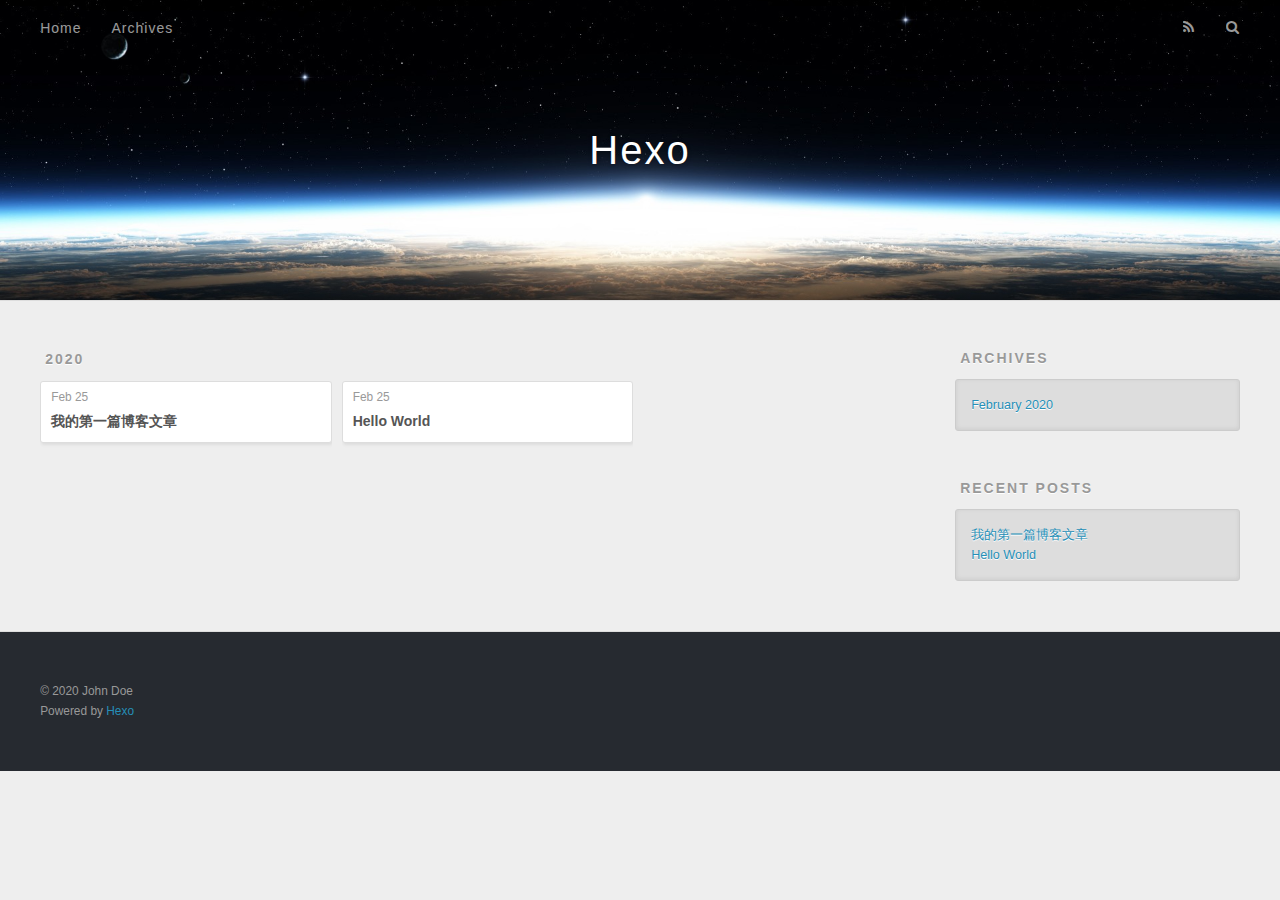
==== archives/index.html @ 54fa61f2 "Site updated: 2020-02-25 20:04:39" ====
<!DOCTYPE html>
<html>
<head>
  <meta charset="utf-8">
  

  
  <title>Archives | Hexo</title>
  <meta name="viewport" content="width=device-width, initial-scale=1, maximum-scale=1">
  <meta property="og:type" content="website">
<meta property="og:title" content="Hexo">
<meta property="og:url" content="http://yoursite.com/archives/index.html">
<meta property="og:site_name" content="Hexo">
<meta property="og:locale" content="en_US">
<meta property="article:author" content="John Doe">
<meta name="twitter:card" content="summary">
  
    <link rel="alternate" href="/atom.xml" title="Hexo" type="application/atom+xml">
  
  
    <link rel="icon" href="/favicon.png">
  
  
    <link href="//fonts.googleapis.com/css?family=Source+Code+Pro" rel="stylesheet" type="text/css">
  
  
<link rel="stylesheet" href="/css/style.css">

<meta name="generator" content="Hexo 4.2.0"></head>

<body>
  <div id="container">
    <div id="wrap">
      <header id="header">
  <div id="banner"></div>
  <div id="header-outer" class="outer">
    <div id="header-title" class="inner">
      <h1 id="logo-wrap">
        <a href="/" id="logo">Hexo</a>
      </h1>
      
    </div>
    <div id="header-inner" class="inner">
      <nav id="main-nav">
        <a id="main-nav-toggle" class="nav-icon"></a>
        
          <a class="main-nav-link" href="/">Home</a>
        
          <a class="main-nav-link" href="/archives">Archives</a>
        
      </nav>
      <nav id="sub-nav">
        
          <a id="nav-rss-link" class="nav-icon" href="/atom.xml" title="RSS Feed"></a>
        
        <a id="nav-search-btn" class="nav-icon" title="Search"></a>
      </nav>
      <div id="search-form-wrap">
        <form action="//google.com/search" method="get" accept-charset="UTF-8" class="search-form"><input type="search" name="q" class="search-form-input" placeholder="Search"><button type="submit" class="search-form-submit">&#xF002;</button><input type="hidden" name="sitesearch" value="http://yoursite.com"></form>
      </div>
    </div>
  </div>
</header>
      <div class="outer">
        <section id="main">
  
  
    
    
      
      
      <section class="archives-wrap">
        <div class="archive-year-wrap">
          <a href="/archives/2020" class="archive-year">2020</a>
        </div>
        <div class="archives">
    
    <article class="archive-article archive-type-post">
  <div class="archive-article-inner">
    <header class="archive-article-header">
      <a href="/2020/02/25/%E6%88%91%E7%9A%84%E7%AC%AC%E4%B8%80%E7%AF%87%E5%8D%9A%E5%AE%A2%E6%96%87%E7%AB%A0/" class="archive-article-date">
  <time datetime="2020-02-25T11:41:16.000Z" itemprop="datePublished">Feb 25</time>
</a>
      
  
    <h1 itemprop="name">
      <a class="archive-article-title" href="/2020/02/25/%E6%88%91%E7%9A%84%E7%AC%AC%E4%B8%80%E7%AF%87%E5%8D%9A%E5%AE%A2%E6%96%87%E7%AB%A0/">我的第一篇博客文章</a>
    </h1>
  

    </header>
  </div>
</article>
  
    
    
    <article class="archive-article archive-type-post">
  <div class="archive-article-inner">
    <header class="archive-article-header">
      <a href="/2020/02/25/hello-world/" class="archive-article-date">
  <time datetime="2020-02-25T11:36:50.261Z" itemprop="datePublished">Feb 25</time>
</a>
      
  
    <h1 itemprop="name">
      <a class="archive-article-title" href="/2020/02/25/hello-world/">Hello World</a>
    </h1>
  

    </header>
  </div>
</article>
  
  
    </div></section>
  


</section>
        
          <aside id="sidebar">
  
    

  
    

  
    
  
    
  <div class="widget-wrap">
    <h3 class="widget-title">Archives</h3>
    <div class="widget">
      <ul class="archive-list"><li class="archive-list-item"><a class="archive-list-link" href="/archives/2020/02/">February 2020</a></li></ul>
    </div>
  </div>


  
    
  <div class="widget-wrap">
    <h3 class="widget-title">Recent Posts</h3>
    <div class="widget">
      <ul>
        
          <li>
            <a href="/2020/02/25/%E6%88%91%E7%9A%84%E7%AC%AC%E4%B8%80%E7%AF%87%E5%8D%9A%E5%AE%A2%E6%96%87%E7%AB%A0/">我的第一篇博客文章</a>
          </li>
        
          <li>
            <a href="/2020/02/25/hello-world/">Hello World</a>
          </li>
        
      </ul>
    </div>
  </div>

  
</aside>
        
      </div>
      <footer id="footer">
  
  <div class="outer">
    <div id="footer-info" class="inner">
      &copy; 2020 John Doe<br>
      Powered by <a href="http://hexo.io/" target="_blank">Hexo</a>
    </div>
  </div>
</footer>
    </div>
    <nav id="mobile-nav">
  
    <a href="/" class="mobile-nav-link">Home</a>
  
    <a href="/archives" class="mobile-nav-link">Archives</a>
  
</nav>
    

<script src="//ajax.googleapis.com/ajax/libs/jquery/2.0.3/jquery.min.js"></script>


  
<link rel="stylesheet" href="/fancybox/jquery.fancybox.css">

  
<script src="/fancybox/jquery.fancybox.pack.js"></script>




<script src="/js/script.js"></script>




  </div>
</body>
</html>
---- css/style.css ----
body {
  width: 100%;
}
body:before,
body:after {
  content: "";
  display: table;
}
body:after {
  clear: both;
}
html,
body,
div,
span,
applet,
object,
iframe,
h1,
h2,
h3,
h4,
h5,
h6,
p,
blockquote,
pre,
a,
abbr,
acronym,
address,
big,
cite,
code,
del,
dfn,
em,
img,
ins,
kbd,
q,
s,
samp,
small,
strike,
strong,
sub,
sup,
tt,
var,
dl,
dt,
dd,
ol,
ul,
li,
fieldset,
form,
label,
legend,
table,
caption,
tbody,
tfoot,
thead,
tr,
th,
td {
  margin: 0;
  padding: 0;
  border: 0;
  outline: 0;
  font-weight: inherit;
  font-style: inherit;
  font-family: inherit;
  font-size: 100%;
  vertical-align: baseline;
}
body {
  line-height: 1;
  color: #000;
  background: #fff;
}
ol,
ul {
  list-style: none;
}
table {
  border-collapse: separate;
  border-spacing: 0;
  vertical-align: middle;
}
caption,
th,
td {
  text-align: left;
  font-weight: normal;
  vertical-align: middle;
}
a img {
  border: none;
}
input,
button {
  margin: 0;
  padding: 0;
}
input::-moz-focus-inner,
button::-moz-focus-inner {
  border: 0;
  padding: 0;
}
@font-face {
  font-family: FontAwesome;
  font-style: normal;
  font-weight: normal;
  src: url("fonts/fontawesome-webfont.eot?v=#4.0.3");
  src: url("fonts/fontawesome-webfont.eot?#iefix&v=#4.0.3") format("embedded-opentype"), url("fonts/fontawesome-webfont.woff?v=#4.0.3") format("woff"), url("fonts/fontawesome-webfont.ttf?v=#4.0.3") format("truetype"), url("fonts/fontawesome-webfont.svg#fontawesomeregular?v=#4.0.3") format("svg");
}
html,
body,
#container {
  height: 100%;
}
body {
  background: #eee;
  font: 14px -apple-system, BlinkMacSystemFont, "Segoe UI", "Roboto", "Oxygen", "Ubuntu", "Cantarell", "Fira Sans", "Droid Sans", "Helvetica Neue", sans-serif;
  -webkit-text-size-adjust: 100%;
}
.outer {
  max-width: 1220px;
  margin: 0 auto;
  padding: 0 20px;
}
.outer:before,
.outer:after {
  content: "";
  display: table;
}
.outer:after {
  clear: both;
}
.inner {
  display: inline;
  float: left;
  width: 98.33333333333333%;
  margin: 0 0.833333333333333%;
}
.left,
.alignleft {
  float: left;
}
.right,
.alignright {
  float: right;
}
.clear {
  clear: both;
}
#container {
  position: relative;
}
.mobile-nav-on {
  overflow: hidden;
}
#wrap {
  height: 100%;
  width: 100%;
  position: absolute;
  top: 0;
  left: 0;
  -webkit-transition: 0.2s ease-out;
  -moz-transition: 0.2s ease-out;
  -ms-transition: 0.2s ease-out;
  transition: 0.2s ease-out;
  z-index: 1;
  background: #eee;
}
.mobile-nav-on #wrap {
  left: 280px;
}
@media screen and (min-width: 768px) {
  #main {
    display: inline;
    float: left;
    width: 73.33333333333333%;
    margin: 0 0.833333333333333%;
  }
}
.article-date,
.article-category-link,
.archive-year,
.widget-title {
  text-decoration: none;
  text-transform: uppercase;
  letter-spacing: 2px;
  color: #999;
  margin-bottom: 1em;
  margin-left: 5px;
  line-height: 1em;
  text-shadow: 0 1px #fff;
  font-weight: bold;
}
.article-inner,
.archive-article-inner {
  background: #fff;
  -webkit-box-shadow: 1px 2px 3px #ddd;
  box-shadow: 1px 2px 3px #ddd;
  border: 1px solid #ddd;
  border-radius: 3px;
}
.article-entry h1,
.widget h1 {
  font-size: 2em;
}
.article-entry h2,
.widget h2 {
  font-size: 1.5em;
}
.article-entry h3,
.widget h3 {
  font-size: 1.3em;
}
.article-entry h4,
.widget h4 {
  font-size: 1.2em;
}
.article-entry h5,
.widget h5 {
  font-size: 1em;
}
.article-entry h6,
.widget h6 {
  font-size: 1em;
  color: #999;
}
.article-entry hr,
.widget hr {
  border: 1px dashed #ddd;
}
.article-entry strong,
.widget strong {
  font-weight: bold;
}
.article-entry em,
.widget em,
.article-entry cite,
.widget cite {
  font-style: italic;
}
.article-entry sup,
.widget sup,
.article-entry sub,
.widget sub {
  font-size: 0.75em;
  line-height: 0;
  position: relative;
  vertical-align: baseline;
}
.article-entry sup,
.widget sup {
  top: -0.5em;
}
.article-entry sub,
.widget sub {
  bottom: -0.2em;
}
.article-entry small,
.widget small {
  font-size: 0.85em;
}
.article-entry acronym,
.widget acronym,
.article-entry abbr,
.widget abbr {
  border-bottom: 1px dotted;
}
.article-entry ul,
.widget ul,
.article-entry ol,
.widget ol,
.article-entry dl,
.widget dl {
  margin: 0 20px;
  line-height: 1.6em;
}
.article-entry ul ul,
.widget ul ul,
.article-entry ol ul,
.widget ol ul,
.article-entry ul ol,
.widget ul ol,
.article-entry ol ol,
.widget ol ol {
  margin-top: 0;
  margin-bottom: 0;
}
.article-entry ul,
.widget ul {
  list-style: disc;
}
.article-entry ol,
.widget ol {
  list-style: decimal;
}
.article-entry dt,
.widget dt {
  font-weight: bold;
}
#header {
  height: 300px;
  position: relative;
  border-bottom: 1px solid #ddd;
}
#header:before,
#header:after {
  content: "";
  position: absolute;
  left: 0;
  right: 0;
  height: 40px;
}
#header:before {
  top: 0;
  background: -webkit-linear-gradient(rgba(0,0,0,0.2), transparent);
  background: -moz-linear-gradient(rgba(0,0,0,0.2), transparent);
  background: -ms-linear-gradient(rgba(0,0,0,0.2), transparent);
  background: linear-gradient(rgba(0,0,0,0.2), transparent);
}
#header:after {
  bottom: 0;
  background: -webkit-linear-gradient(transparent, rgba(0,0,0,0.2));
  background: -moz-linear-gradient(transparent, rgba(0,0,0,0.2));
  background: -ms-linear-gradient(transparent, rgba(0,0,0,0.2));
  background: linear-gradient(transparent, rgba(0,0,0,0.2));
}
#header-outer {
  height: 100%;
  position: relative;
}
#header-inner {
  position: relative;
  overflow: hidden;
}
#banner {
  position: absolute;
  top: 0;
  left: 0;
  width: 100%;
  height: 100%;
  background: url("images/banner.jpg") center #000;
  -webkit-background-size: cover;
  -moz-background-size: cover;
  background-size: cover;
  z-index: -1;
}
#header-title {
  text-align: center;
  height: 40px;
  position: absolute;
  top: 50%;
  left: 0;
  margin-top: -20px;
}
#logo,
#subtitle {
  text-decoration: none;
  color: #fff;
  font-weight: 300;
  text-shadow: 0 1px 4px rgba(0,0,0,0.3);
}
#logo {
  font-size: 40px;
  line-height: 40px;
  letter-spacing: 2px;
}
#subtitle {
  font-size: 16px;
  line-height: 16px;
  letter-spacing: 1px;
}
#subtitle-wrap {
  margin-top: 16px;
}
#main-nav {
  float: left;
  margin-left: -15px;
}
.nav-icon,
.main-nav-link {
  float: left;
  color: #fff;
  opacity: 0.6;
  text-decoration: none;
  text-shadow: 0 1px rgba(0,0,0,0.2);
  -webkit-transition: opacity 0.2s;
  -moz-transition: opacity 0.2s;
  -ms-transition: opacity 0.2s;
  transition: opacity 0.2s;
  display: block;
  padding: 20px 15px;
}
.nav-icon:hover,
.main-nav-link:hover {
  opacity: 1;
}
.nav-icon {
  font-family: FontAwesome;
  text-align: center;
  font-size: 14px;
  width: 14px;
  height: 14px;
  padding: 20px 15px;
  position: relative;
  cursor: pointer;
}
.main-nav-link {
  font-weight: 300;
  letter-spacing: 1px;
}
@media screen and (max-width: 479px) {
  .main-nav-link {
    display: none;
  }
}
#main-nav-toggle {
  display: none;
}
#main-nav-toggle:before {
  content: "\f0c9";
}
@media screen and (max-width: 479px) {
  #main-nav-toggle {
    display: block;
  }
}
#sub-nav {
  float: right;
  margin-right: -15px;
}
#nav-rss-link:before {
  content: "\f09e";
}
#nav-search-btn:before {
  content: "\f002";
}
#search-form-wrap {
  position: absolute;
  top: 15px;
  width: 150px;
  height: 30px;
  right: -150px;
  opacity: 0;
  -webkit-transition: 0.2s ease-out;
  -moz-transition: 0.2s ease-out;
  -ms-transition: 0.2s ease-out;
  transition: 0.2s ease-out;
}
#search-form-wrap.on {
  opacity: 1;
  right: 0;
}
@media screen and (max-width: 479px) {
  #search-form-wrap {
    width: 100%;
    right: -100%;
  }
}
.search-form {
  position: absolute;
  top: 0;
  left: 0;
  right: 0;
  background: #fff;
  padding: 5px 15px;
  border-radius: 15px;
  -webkit-box-shadow: 0 0 10px rgba(0,0,0,0.3);
  box-shadow: 0 0 10px rgba(0,0,0,0.3);
}
.search-form-input {
  border: none;
  background: none;
  color: #555;
  width: 100%;
  font: 13px -apple-system, BlinkMacSystemFont, "Segoe UI", "Roboto", "Oxygen", "Ubuntu", "Cantarell", "Fira Sans", "Droid Sans", "Helvetica Neue", sans-serif;
  outline: none;
}
.search-form-input::-webkit-search-results-decoration,
.search-form-input::-webkit-search-cancel-button {
  -webkit-appearance: none;
}
.search-form-submit {
  position: absolute;
  top: 50%;
  right: 10px;
  margin-top: -7px;
  font: 13px FontAwesome;
  border: none;
  background: none;
  color: #bbb;
  cursor: pointer;
}
.search-form-submit:hover,
.search-form-submit:focus {
  color: #777;
}
.article {
  margin: 50px 0;
}
.article-inner {
  overflow: hidden;
}
.article-meta:before,
.article-meta:after {
  content: "";
  display: table;
}
.article-meta:after {
  clear: both;
}
.article-date {
  float: left;
}
.article-category {
  float: left;
  line-height: 1em;
  color: #ccc;
  text-shadow: 0 1px #fff;
  margin-left: 8px;
}
.article-category:before {
  content: "\2022";
}
.article-category-link {
  margin: 0 12px 1em;
}
.article-header {
  padding: 20px 20px 0;
}
.article-title {
  text-decoration: none;
  font-size: 2em;
  font-weight: bold;
  color: #555;
  line-height: 1.1em;
  -webkit-transition: color 0.2s;
  -moz-transition: color 0.2s;
  -ms-transition: color 0.2s;
  transition: color 0.2s;
}
a.article-title:hover {
  color: #258fb8;
}
.article-entry {
  color: #555;
  padding: 0 20px;
}
.article-entry:before,
.article-entry:after {
  content: "";
  display: table;
}
.article-entry:after {
  clear: both;
}
.article-entry p,
.article-entry table {
  line-height: 1.6em;
  margin: 1.6em 0;
}
.article-entry h1,
.article-entry h2,
.article-entry h3,
.article-entry h4,
.article-entry h5,
.article-entry h6 {
  font-weight: bold;
}
.article-entry h1,
.article-entry h2,
.article-entry h3,
.article-entry h4,
.article-entry h5,
.article-entry h6 {
  line-height: 1.1em;
  margin: 1.1em 0;
}
.article-entry a {
  color: #258fb8;
  text-decoration: none;
}
.article-entry a:hover {
  text-decoration: underline;
}
.article-entry ul,
.article-entry ol,
.article-entry dl {
  margin-top: 1.6em;
  margin-bottom: 1.6em;
}
.article-entry img,
.article-entry video {
  max-width: 100%;
  height: auto;
  display: block;
  margin: auto;
}
.article-entry iframe {
  border: none;
}
.article-entry table {
  width: 100%;
  border-collapse: collapse;
  border-spacing: 0;
}
.article-entry th {
  font-weight: bold;
  border-bottom: 3px solid #ddd;
  padding-bottom: 0.5em;
}
.article-entry td {
  border-bottom: 1px solid #ddd;
  padding: 10px 0;
}
.article-entry blockquote {
  font-family: Georgia, "Times New Roman", serif;
  font-size: 1.4em;
  margin: 1.6em 20px;
  text-align: center;
}
.article-entry blockquote footer {
  font-size: 14px;
  margin: 1.6em 0;
  font-family: -apple-system, BlinkMacSystemFont, "Segoe UI", "Roboto", "Oxygen", "Ubuntu", "Cantarell", "Fira Sans", "Droid Sans", "Helvetica Neue", sans-serif;
}
.article-entry blockquote footer cite:before {
  content: "—";
  padding: 0 0.5em;
}
.article-entry .pullquote {
  text-align: left;
  width: 45%;
  margin: 0;
}
.article-entry .pullquote.left {
  margin-left: 0.5em;
  margin-right: 1em;
}
.article-entry .pullquote.right {
  margin-right: 0.5em;
  margin-left: 1em;
}
.article-entry .caption {
  color: #999;
  display: block;
  font-size: 0.9em;
  margin-top: 0.5em;
  position: relative;
  text-align: center;
}
.article-entry .video-container {
  position: relative;
  padding-top: 56.25%;
  height: 0;
  overflow: hidden;
}
.article-entry .video-container iframe,
.article-entry .video-container object,
.article-entry .video-container embed {
  position: absolute;
  top: 0;
  left: 0;
  width: 100%;
  height: 100%;
  margin-top: 0;
}
.article-more-link a {
  display: inline-block;
  line-height: 1em;
  padding: 6px 15px;
  border-radius: 15px;
  background: #eee;
  color: #999;
  text-shadow: 0 1px #fff;
  text-decoration: none;
}
.article-more-link a:hover {
  background: #258fb8;
  color: #fff;
  text-decoration: none;
  text-shadow: 0 1px #1e7293;
}
.article-footer {
  font-size: 0.85em;
  line-height: 1.6em;
  border-top: 1px solid #ddd;
  padding-top: 1.6em;
  margin: 0 20px 20px;
}
.article-footer:before,
.article-footer:after {
  content: "";
  display: table;
}
.article-footer:after {
  clear: both;
}
.article-footer a {
  color: #999;
  text-decoration: none;
}
.article-footer a:hover {
  color: #555;
}
.article-tag-list-item {
  float: left;
  margin-right: 10px;
}
.article-tag-list-link:before {
  content: "#";
}
.article-comment-link {
  float: right;
}
.article-comment-link:before {
  content: "\f075";
  font-family: FontAwesome;
  padding-right: 8px;
}
.article-share-link {
  cursor: pointer;
  float: right;
  margin-left: 20px;
}
.article-share-link:before {
  content: "\f064";
  font-family: FontAwesome;
  padding-right: 6px;
}
#article-nav {
  position: relative;
}
#article-nav:before,
#article-nav:after {
  content: "";
  display: table;
}
#article-nav:after {
  clear: both;
}
@media screen and (min-width: 768px) {
  #article-nav {
    margin: 50px 0;
  }
  #article-nav:before {
    width: 8px;
    height: 8px;
    position: absolute;
    top: 50%;
    left: 50%;
    margin-top: -4px;
    margin-left: -4px;
    content: "";
    border-radius: 50%;
    background: #ddd;
    -webkit-box-shadow: 0 1px 2px #fff;
    box-shadow: 0 1px 2px #fff;
  }
}
.article-nav-link-wrap {
  text-decoration: none;
  text-shadow: 0 1px #fff;
  color: #999;
  -webkit-box-sizing: border-box;
  -moz-box-sizing: border-box;
  box-sizing: border-box;
  margin-top: 50px;
  text-align: center;
  display: block;
}
.article-nav-link-wrap:hover {
  color: #555;
}
@media screen and (min-width: 768px) {
  .article-nav-link-wrap {
    width: 50%;
    margin-top: 0;
  }
}
@media screen and (min-width: 768px) {
  #article-nav-newer {
    float: left;
    text-align: right;
    padding-right: 20px;
  }
}
@media screen and (min-width: 768px) {
  #article-nav-older {
    float: right;
    text-align: left;
    padding-left: 20px;
  }
}
.article-nav-caption {
  text-transform: uppercase;
  letter-spacing: 2px;
  color: #ddd;
  line-height: 1em;
  font-weight: bold;
}
#article-nav-newer .article-nav-caption {
  margin-right: -2px;
}
.article-nav-title {
  font-size: 0.85em;
  line-height: 1.6em;
  margin-top: 0.5em;
}
.article-share-box {
  position: absolute;
  display: none;
  background: #fff;
  -webkit-box-shadow: 1px 2px 10px rgba(0,0,0,0.2);
  box-shadow: 1px 2px 10px rgba(0,0,0,0.2);
  border-radius: 3px;
  margin-left: -145px;
  overflow: hidden;
  z-index: 1;
}
.article-share-box.on {
  display: block;
}
.article-share-input {
  width: 100%;
  background: none;
  -webkit-box-sizing: border-box;
  -moz-box-sizing: border-box;
  box-sizing: border-box;
  font: 14px -apple-system, BlinkMacSystemFont, "Segoe UI", "Roboto", "Oxygen", "Ubuntu", "Cantarell", "Fira Sans", "Droid Sans", "Helvetica Neue", sans-serif;
  padding: 0 15px;
  color: #555;
  outline: none;
  border: 1px solid #ddd;
  border-radius: 3px 3px 0 0;
  height: 36px;
  line-height: 36px;
}
.article-share-links {
  background: #eee;
}
.article-share-links:before,
.article-share-links:after {
  content: "";
  display: table;
}
.article-share-links:after {
  clear: both;
}
.article-share-twitter,
.article-share-facebook,
.article-share-pinterest,
.article-share-google {
  width: 50px;
  height: 36px;
  display: block;
  float: left;
  position: relative;
  color: #999;
  text-shadow: 0 1px #fff;
}
.article-share-twitter:before,
.article-share-facebook:before,
.article-share-pinterest:before,
.article-share-google:before {
  font-size: 20px;
  font-family: FontAwesome;
  width: 20px;
  height: 20px;
  position: absolute;
  top: 50%;
  left: 50%;
  margin-top: -10px;
  margin-left: -10px;
  text-align: center;
}
.article-share-twitter:hover,
.article-share-facebook:hover,
.article-share-pinterest:hover,
.article-share-google:hover {
  color: #fff;
}
.article-share-twitter:before {
  content: "\f099";
}
.article-share-twitter:hover {
  background: #00aced;
  text-shadow: 0 1px #008abe;
}
.article-share-facebook:before {
  content: "\f09a";
}
.article-share-facebook:hover {
  background: #3b5998;
  text-shadow: 0 1px #2f477a;
}
.article-share-pinterest:before {
  content: "\f0d2";
}
.article-share-pinterest:hover {
  background: #cb2027;
  text-shadow: 0 1px #a21a1f;
}
.article-share-google:before {
  content: "\f0d5";
}
.article-share-google:hover {
  background: #dd4b39;
  text-shadow: 0 1px #be3221;
}
.article-gallery {
  background: #000;
  position: relative;
}
.article-gallery-photos {
  position: relative;
  overflow: hidden;
}
.article-gallery-img {
  display: none;
  max-width: 100%;
}
.article-gallery-img:first-child {
  display: block;
}
.article-gallery-img.loaded {
  position: absolute;
  display: block;
}
.article-gallery-img img {
  display: block;
  max-width: 100%;
  margin: 0 auto;
}
#comments {
  background: #fff;
  -webkit-box-shadow: 1px 2px 3px #ddd;
  box-shadow: 1px 2px 3px #ddd;
  padding: 20px;
  border: 1px solid #ddd;
  border-radius: 3px;
  margin: 50px 0;
}
#comments a {
  color: #258fb8;
}
.archives-wrap {
  margin: 50px 0;
}
.archives:before,
.archives:after {
  content: "";
  display: table;
}
.archives:after {
  clear: both;
}
.archive-year-wrap {
  margin-bottom: 1em;
}
.archives {
  -webkit-column-gap: 10px;
  -moz-column-gap: 10px;
  column-gap: 10px;
}
@media screen and (min-width: 480px) and (max-width: 767px) {
  .archives {
    -webkit-column-count: 2;
    -moz-column-count: 2;
    column-count: 2;
  }
}
@media screen and (min-width: 768px) {
  .archives {
    -webkit-column-count: 3;
    -moz-column-count: 3;
    column-count: 3;
  }
}
.archive-article {
  -webkit-column-break-inside: avoid;
  page-break-inside: avoid;
  overflow: hidden;
  break-inside: avoid-column;
}
.archive-article-inner {
  padding: 10px;
  margin-bottom: 15px;
}
.archive-article-title {
  text-decoration: none;
  font-weight: bold;
  color: #555;
  -webkit-transition: color 0.2s;
  -moz-transition: color 0.2s;
  -ms-transition: color 0.2s;
  transition: color 0.2s;
  line-height: 1.6em;
}
.archive-article-title:hover {
  color: #258fb8;
}
.archive-article-footer {
  margin-top: 1em;
}
.archive-article-date {
  color: #999;
  text-decoration: none;
  font-size: 0.85em;
  line-height: 1em;
  margin-bottom: 0.5em;
  display: block;
}
#page-nav {
  margin: 50px auto;
  background: #fff;
  -webkit-box-shadow: 1px 2px 3px #ddd;
  box-shadow: 1px 2px 3px #ddd;
  border: 1px solid #ddd;
  border-radius: 3px;
  text-align: center;
  color: #999;
  overflow: hidden;
}
#page-nav:before,
#page-nav:after {
  content: "";
  display: table;
}
#page-nav:after {
  clear: both;
}
#page-nav a,
#page-nav span {
  padding: 10px 20px;
  line-height: 1;
  height: 2ex;
}
#page-nav a {
  color: #999;
  text-decoration: none;
}
#page-nav a:hover {
  background: #999;
  color: #fff;
}
#page-nav .prev {
  float: left;
}
#page-nav .next {
  float: right;
}
#page-nav .page-number {
  display: inline-block;
}
@media screen and (max-width: 479px) {
  #page-nav .page-number {
    display: none;
  }
}
#page-nav .current {
  color: #555;
  font-weight: bold;
}
#page-nav .space {
  color: #ddd;
}
#footer {
  background: #262a30;
  padding: 50px 0;
  border-top: 1px solid #ddd;
  color: #999;
}
#footer a {
  color: #258fb8;
  text-decoration: none;
}
#footer a:hover {
  text-decoration: underline;
}
#footer-info {
  line-height: 1.6em;
  font-size: 0.85em;
}
.article-entry pre,
.article-entry .highlight {
  background: #2d2d2d;
  margin: 0 -20px;
  padding: 15px 20px;
  border-style: solid;
  border-color: #ddd;
  border-width: 1px 0;
  overflow: auto;
  color: #ccc;
  line-height: 22.400000000000002px;
}
.article-entry .highlight .gutter pre,
.article-entry .gist .gist-file .gist-data .line-numbers {
  color: #666;
  font-size: 0.85em;
}
.article-entry pre,
.article-entry code {
  font-family: "Source Code Pro", Consolas, Monaco, Menlo, Consolas, monospace;
}
.article-entry code {
  background: #eee;
  text-shadow: 0 1px #fff;
  padding: 0 0.3em;
}
.article-entry pre code {
  background: none;
  text-shadow: none;
  padding: 0;
}
.article-entry .highlight pre {
  border: none;
  margin: 0;
  padding: 0;
}
.article-entry .highlight table {
  margin: 0;
  width: auto;
}
.article-entry .highlight td {
  border: none;
  padding: 0;
}
.article-entry .highlight figcaption {
  font-size: 0.85em;
  color: #999;
  line-height: 1em;
  margin-bottom: 1em;
}
.article-entry .highlight figcaption:before,
.article-entry .highlight figcaption:after {
  content: "";
  display: table;
}
.article-entry .highlight figcaption:after {
  clear: both;
}
.article-entry .highlight figcaption a {
  float: right;
}
.article-entry .highlight .gutter pre {
  text-align: right;
  padding-right: 20px;
}
.article-entry .highlight .line {
  height: 22.400000000000002px;
}
.article-entry .highlight .line.marked {
  background: #515151;
}
.article-entry .gist {
  margin: 0 -20px;
  border-style: solid;
  border-color: #ddd;
  border-width: 1px 0;
  background: #2d2d2d;
  padding: 15px 20px 15px 0;
}
.article-entry .gist .gist-file {
  border: none;
  font-family: "Source Code Pro", Consolas, Monaco, Menlo, Consolas, monospace;
  margin: 0;
}
.article-entry .gist .gist-file .gist-data {
  background: none;
  border: none;
}
.article-entry .gist .gist-file .gist-data .line-numbers {
  background: none;
  border: none;
  padding: 0 20px 0 0;
}
.article-entry .gist .gist-file .gist-data .line-data {
  padding: 0 !important;
}
.article-entry .gist .gist-file .highlight {
  margin: 0;
  padding: 0;
  border: none;
}
.article-entry .gist .gist-file .gist-meta {
  background: #2d2d2d;
  color: #999;
  font: 0.85em -apple-system, BlinkMacSystemFont, "Segoe UI", "Roboto", "Oxygen", "Ubuntu", "Cantarell", "Fira Sans", "Droid Sans", "Helvetica Neue", sans-serif;
  text-shadow: 0 0;
  padding: 0;
  margin-top: 1em;
  margin-left: 20px;
}
.article-entry .gist .gist-file .gist-meta a {
  color: #258fb8;
  font-weight: normal;
}
.article-entry .gist .gist-file .gist-meta a:hover {
  text-decoration: underline;
}
pre .comment,
pre .title {
  color: #999;
}
pre .variable,
pre .attribute,
pre .tag,
pre .regexp,
pre .ruby .constant,
pre .xml .tag .title,
pre .xml .pi,
pre .xml .doctype,
pre .html .doctype,
pre .css .id,
pre .css .class,
pre .css .pseudo {
  color: #f2777a;
}
pre .number,
pre .preprocessor,
pre .built_in,
pre .literal,
pre .params,
pre .constant {
  color: #f99157;
}
pre .class,
pre .ruby .class .title,
pre .css .rules .attribute {
  color: #9c9;
}
pre .string,
pre .value,
pre .inheritance,
pre .header,
pre .ruby .symbol,
pre .xml .cdata {
  color: #9c9;
}
pre .css .hexcolor {
  color: #6cc;
}
pre .function,
pre .python .decorator,
pre .python .title,
pre .ruby .function .title,
pre .ruby .title .keyword,
pre .perl .sub,
pre .javascript .title,
pre .coffeescript .title {
  color: #69c;
}
pre .keyword,
pre .javascript .function {
  color: #c9c;
}
@media screen and (max-width: 479px) {
  #mobile-nav {
    position: absolute;
    top: 0;
    left: 0;
    width: 280px;
    height: 100%;
    background: #191919;
    border-right: 1px solid #fff;
  }
}
@media screen and (max-width: 479px) {
  .mobile-nav-link {
    display: block;
    color: #999;
    text-decoration: none;
    padding: 15px 20px;
    font-weight: bold;
  }
  .mobile-nav-link:hover {
    color: #fff;
  }
}
@media screen and (min-width: 768px) {
  #sidebar {
    display: inline;
    float: left;
    width: 23.333333333333332%;
    margin: 0 0.833333333333333%;
  }
}
.widget-wrap {
  margin: 50px 0;
}
.widget {
  color: #777;
  text-shadow: 0 1px #fff;
  background: #ddd;
  -webkit-box-shadow: 0 -1px 4px #ccc inset;
  box-shadow: 0 -1px 4px #ccc inset;
  border: 1px solid #ccc;
  padding: 15px;
  border-radius: 3px;
}
.widget a {
  color: #258fb8;
  text-decoration: none;
}
.widget a:hover {
  text-decoration: underline;
}
.widget ul ul,
.widget ol ul,
.widget dl ul,
.widget ul ol,
.widget ol ol,
.widget dl ol,
.widget ul dl,
.widget ol dl,
.widget dl dl {
  margin-left: 15px;
  list-style: disc;
}
.widget {
  line-height: 1.6em;
  word-wrap: break-word;
  font-size: 0.9em;
}
.widget ul,
.widget ol {
  list-style: none;
  margin: 0;
}
.widget ul ul,
.widget ol ul,
.widget ul ol,
.widget ol ol {
  margin: 0 20px;
}
.widget ul ul,
.widget ol ul {
  list-style: disc;
}
.widget ul ol,
.widget ol ol {
  list-style: decimal;
}
.category-list-count,
.tag-list-count,
.archive-list-count {
  padding-left: 5px;
  color: #999;
  font-size: 0.85em;
}
.category-list-count:before,
.tag-list-count:before,
.archive-list-count:before {
  content: "(";
}
.category-list-count:after,
.tag-list-count:after,
.archive-list-count:after {
  content: ")";
}
.tagcloud a {
  margin-right: 5px;
  display: inline-block;
}
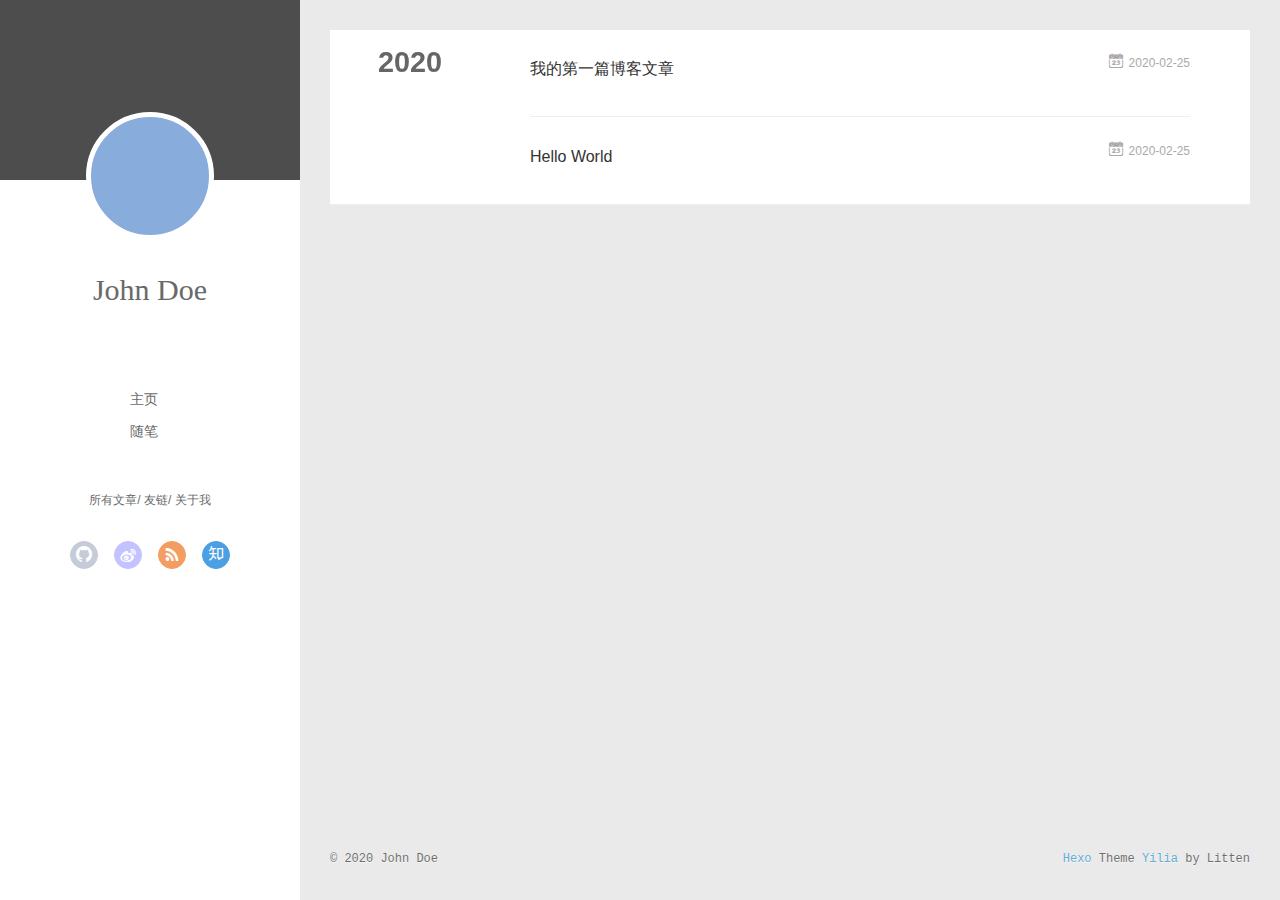
==== commit 3753aea9: "Site updated: 2020-02-25 20:24:27" ====
--- a/archives/index.html
+++ b/archives/index.html
@@ -3,8 +3,9 @@
 <head>
   <meta charset="utf-8">
   
-
-  
+  <meta name="renderer" content="webkit">
+  <meta http-equiv="X-UA-Compatible" content="IE=edge" >
+  <link rel="dns-prefetch" href="http://yoursite.com">
   <title>Archives | Hexo</title>
   <meta name="viewport" content="width=device-width, initial-scale=1, maximum-scale=1">
   <meta property="og:type" content="website">
@@ -15,54 +16,141 @@
 <meta property="article:author" content="John Doe">
 <meta name="twitter:card" content="summary">
   
-    <link rel="alternate" href="/atom.xml" title="Hexo" type="application/atom+xml">
+    <link rel="alternative" href="/atom.xml" title="Hexo" type="application/atom+xml">
   
   
     <link rel="icon" href="/favicon.png">
   
-  
-    <link href="//fonts.googleapis.com/css?family=Source+Code+Pro" rel="stylesheet" type="text/css">
-  
-  
-<link rel="stylesheet" href="/css/style.css">
+  <link rel="stylesheet" type="text/css" href="/./main.0cf68a.css">
+  <style type="text/css">
+  
+    #container.show {
+      background: linear-gradient(200deg,#a0cfe4,#e8c37e);
+    }
+  </style>
+  
+
+  
 
 <meta name="generator" content="Hexo 4.2.0"></head>
 
 <body>
-  <div id="container">
-    <div id="wrap">
-      <header id="header">
-  <div id="banner"></div>
-  <div id="header-outer" class="outer">
-    <div id="header-title" class="inner">
-      <h1 id="logo-wrap">
-        <a href="/" id="logo">Hexo</a>
-      </h1>
-      
+  <div id="container" q-class="show:isCtnShow">
+    <canvas id="anm-canvas" class="anm-canvas"></canvas>
+    <div class="left-col" q-class="show:isShow">
+      
+<div class="overlay" style="background: #4d4d4d"></div>
+<div class="intrude-less">
+	<header id="header" class="inner">
+		<a href="/" class="profilepic">
+			<img src="" class="js-avatar">
+		</a>
+		<hgroup>
+		  <h1 class="header-author"><a href="/">John Doe</a></h1>
+		</hgroup>
+		
+
+		<nav class="header-menu">
+			<ul>
+			
+				<li><a href="/">主页</a></li>
+	        
+				<li><a href="/tags/%E9%9A%8F%E7%AC%94/">随笔</a></li>
+	        
+			</ul>
+		</nav>
+		<nav class="header-smart-menu">
+    		
+    			
+    			<a q-on="click: openSlider(e, 'innerArchive')" href="javascript:void(0)">所有文章</a>
+    			
+            
+    			
+    			<a q-on="click: openSlider(e, 'friends')" href="javascript:void(0)">友链</a>
+    			
+            
+    			
+    			<a q-on="click: openSlider(e, 'aboutme')" href="javascript:void(0)">关于我</a>
+    			
+            
+		</nav>
+		<nav class="header-nav">
+			<div class="social">
+				
+					<a class="github" target="_blank" href="#" title="github"><i class="icon-github"></i></a>
+		        
+					<a class="weibo" target="_blank" href="#" title="weibo"><i class="icon-weibo"></i></a>
+		        
+					<a class="rss" target="_blank" href="#" title="rss"><i class="icon-rss"></i></a>
+		        
+					<a class="zhihu" target="_blank" href="#" title="zhihu"><i class="icon-zhihu"></i></a>
+		        
+			</div>
+		</nav>
+	</header>		
+</div>
+
     </div>
-    <div id="header-inner" class="inner">
-      <nav id="main-nav">
-        <a id="main-nav-toggle" class="nav-icon"></a>
-        
-          <a class="main-nav-link" href="/">Home</a>
-        
-          <a class="main-nav-link" href="/archives">Archives</a>
-        
-      </nav>
-      <nav id="sub-nav">
-        
-          <a id="nav-rss-link" class="nav-icon" href="/atom.xml" title="RSS Feed"></a>
-        
-        <a id="nav-search-btn" class="nav-icon" title="Search"></a>
-      </nav>
-      <div id="search-form-wrap">
-        <form action="//google.com/search" method="get" accept-charset="UTF-8" class="search-form"><input type="search" name="q" class="search-form-input" placeholder="Search"><button type="submit" class="search-form-submit">&#xF002;</button><input type="hidden" name="sitesearch" value="http://yoursite.com"></form>
-      </div>
-    </div>
-  </div>
-</header>
-      <div class="outer">
-        <section id="main">
+    <div class="mid-col" q-class="show:isShow,hide:isShow|isFalse">
+      
+<nav id="mobile-nav">
+  	<div class="overlay js-overlay" style="background: #4d4d4d"></div>
+	<div class="btnctn js-mobile-btnctn">
+  		<div class="slider-trigger list" q-on="click: openSlider(e)"><i class="icon icon-sort"></i></div>
+	</div>
+	<div class="intrude-less">
+		<header id="header" class="inner">
+			<div class="profilepic">
+				<img src="" class="js-avatar">
+			</div>
+			<hgroup>
+			  <h1 class="header-author js-header-author">John Doe</h1>
+			</hgroup>
+			
+			
+			
+				
+			
+				
+			
+			
+			
+			<nav class="header-nav">
+				<div class="social">
+					
+						<a class="github" target="_blank" href="#" title="github"><i class="icon-github"></i></a>
+			        
+						<a class="weibo" target="_blank" href="#" title="weibo"><i class="icon-weibo"></i></a>
+			        
+						<a class="rss" target="_blank" href="#" title="rss"><i class="icon-rss"></i></a>
+			        
+						<a class="zhihu" target="_blank" href="#" title="zhihu"><i class="icon-zhihu"></i></a>
+			        
+				</div>
+			</nav>
+
+			<nav class="header-menu js-header-menu">
+				<ul style="width: 50%">
+				
+				
+					<li style="width: 50%"><a href="/">主页</a></li>
+		        
+					<li style="width: 50%"><a href="/tags/%E9%9A%8F%E7%AC%94/">随笔</a></li>
+		        
+				</ul>
+			</nav>
+		</header>				
+	</div>
+	<div class="mobile-mask" style="display:none" q-show="isShow"></div>
+</nav>
+
+      <div id="wrapper" class="body-wrap">
+        <div class="menu-l">
+          <div class="canvas-wrap">
+            <canvas data-colors="#eaeaea" data-sectionHeight="100" data-contentId="js-content" id="myCanvas1" class="anm-canvas"></canvas>
+          </div>
+          <div id="js-content" class="content-ll">
+            
   
   
     
@@ -78,16 +166,24 @@
     <article class="archive-article archive-type-post">
   <div class="archive-article-inner">
     <header class="archive-article-header">
-      <a href="/2020/02/25/%E6%88%91%E7%9A%84%E7%AC%AC%E4%B8%80%E7%AF%87%E5%8D%9A%E5%AE%A2%E6%96%87%E7%AB%A0/" class="archive-article-date">
-  <time datetime="2020-02-25T11:41:16.000Z" itemprop="datePublished">Feb 25</time>
+      	<div class="article-meta">
+	      	<a href="/2020/02/25/%E6%88%91%E7%9A%84%E7%AC%AC%E4%B8%80%E7%AF%87%E5%8D%9A%E5%AE%A2%E6%96%87%E7%AB%A0/" class="archive-article-date">
+  	<time datetime="2020-02-25T11:41:16.000Z" itemprop="datePublished"><i class="icon-calendar icon"></i>2020-02-25</time>
 </a>
-      
+        </div>
+    	 
   
     <h1 itemprop="name">
       <a class="archive-article-title" href="/2020/02/25/%E6%88%91%E7%9A%84%E7%AC%AC%E4%B8%80%E7%AF%87%E5%8D%9A%E5%AE%A2%E6%96%87%E7%AB%A0/">我的第一篇博客文章</a>
     </h1>
   
 
+        <div class="article-info info-on-right">
+          
+          
+
+        </div>
+        <div class="clearfix"></div>
     </header>
   </div>
 </article>
@@ -97,16 +193,24 @@
     <article class="archive-article archive-type-post">
   <div class="archive-article-inner">
     <header class="archive-article-header">
-      <a href="/2020/02/25/hello-world/" class="archive-article-date">
-  <time datetime="2020-02-25T11:36:50.261Z" itemprop="datePublished">Feb 25</time>
+      	<div class="article-meta">
+	      	<a href="/2020/02/25/hello-world/" class="archive-article-date">
+  	<time datetime="2020-02-25T11:36:50.261Z" itemprop="datePublished"><i class="icon-calendar icon"></i>2020-02-25</time>
 </a>
-      
+        </div>
+    	 
   
     <h1 itemprop="name">
       <a class="archive-article-title" href="/2020/02/25/hello-world/">Hello World</a>
     </h1>
   
 
+        <div class="article-info info-on-right">
+          
+          
+
+        </div>
+        <div class="clearfix"></div>
     </header>
   </div>
 </article>
@@ -115,87 +219,252 @@
     </div></section>
   
 
-
-</section>
-        
-          <aside id="sidebar">
-  
-    
-
-  
-    
-
-  
-    
-  
-    
-  <div class="widget-wrap">
-    <h3 class="widget-title">Archives</h3>
-    <div class="widget">
-      <ul class="archive-list"><li class="archive-list-item"><a class="archive-list-link" href="/archives/2020/02/">February 2020</a></li></ul>
-    </div>
-  </div>
-
-
-  
-    
-  <div class="widget-wrap">
-    <h3 class="widget-title">Recent Posts</h3>
-    <div class="widget">
-      <ul>
-        
-          <li>
-            <a href="/2020/02/25/%E6%88%91%E7%9A%84%E7%AC%AC%E4%B8%80%E7%AF%87%E5%8D%9A%E5%AE%A2%E6%96%87%E7%AB%A0/">我的第一篇博客文章</a>
-          </li>
-        
-          <li>
-            <a href="/2020/02/25/hello-world/">Hello World</a>
-          </li>
-        
-      </ul>
-    </div>
-  </div>
-
-  
-</aside>
-        
+    
+
+
+          </div>
+        </div>
       </div>
       <footer id="footer">
-  
   <div class="outer">
-    <div id="footer-info" class="inner">
-      &copy; 2020 John Doe<br>
-      Powered by <a href="http://hexo.io/" target="_blank">Hexo</a>
+    <div id="footer-info">
+    	<div class="footer-left">
+    		&copy; 2020 John Doe
+    	</div>
+      	<div class="footer-right">
+      		<a href="http://hexo.io/" target="_blank">Hexo</a>  Theme <a href="https://github.com/litten/hexo-theme-yilia" target="_blank">Yilia</a> by Litten
+      	</div>
     </div>
   </div>
 </footer>
     </div>
-    <nav id="mobile-nav">
-  
-    <a href="/" class="mobile-nav-link">Home</a>
-  
-    <a href="/archives" class="mobile-nav-link">Archives</a>
-  
-</nav>
-    
-
-<script src="//ajax.googleapis.com/ajax/libs/jquery/2.0.3/jquery.min.js"></script>
-
-
-  
-<link rel="stylesheet" href="/fancybox/jquery.fancybox.css">
-
-  
-<script src="/fancybox/jquery.fancybox.pack.js"></script>
-
-
-
-
-<script src="/js/script.js"></script>
-
-
-
-
+    <script>
+	var yiliaConfig = {
+		mathjax: false,
+		isHome: false,
+		isPost: false,
+		isArchive: true,
+		isTag: false,
+		isCategory: false,
+		open_in_new: false,
+		toc_hide_index: true,
+		root: "/",
+		innerArchive: true,
+		showTags: false
+	}
+</script>
+
+<script>!function(t){function n(e){if(r[e])return r[e].exports;var i=r[e]={exports:{},id:e,loaded:!1};return t[e].call(i.exports,i,i.exports,n),i.loaded=!0,i.exports}var r={};n.m=t,n.c=r,n.p="./",n(0)}([function(t,n,r){r(195),t.exports=r(191)},function(t,n,r){var e=r(3),i=r(52),o=r(27),u=r(28),c=r(53),f="prototype",a=function(t,n,r){var s,l,h,v,p=t&a.F,d=t&a.G,y=t&a.S,g=t&a.P,b=t&a.B,m=d?e:y?e[n]||(e[n]={}):(e[n]||{})[f],x=d?i:i[n]||(i[n]={}),w=x[f]||(x[f]={});d&&(r=n);for(s in r)l=!p&&m&&void 0!==m[s],h=(l?m:r)[s],v=b&&l?c(h,e):g&&"function"==typeof h?c(Function.call,h):h,m&&u(m,s,h,t&a.U),x[s]!=h&&o(x,s,v),g&&w[s]!=h&&(w[s]=h)};e.core=i,a.F=1,a.G=2,a.S=4,a.P=8,a.B=16,a.W=32,a.U=64,a.R=128,t.exports=a},function(t,n,r){var e=r(6);t.exports=function(t){if(!e(t))throw TypeError(t+" is not an object!");return t}},function(t,n){var r=t.exports="undefined"!=typeof window&&window.Math==Math?window:"undefined"!=typeof self&&self.Math==Math?self:Function("return this")();"number"==typeof __g&&(__g=r)},function(t,n){t.exports=function(t){try{return!!t()}catch(t){return!0}}},function(t,n){var r=t.exports="undefined"!=typeof window&&window.Math==Math?window:"undefined"!=typeof self&&self.Math==Math?self:Function("return this")();"number"==typeof __g&&(__g=r)},function(t,n){t.exports=function(t){return"object"==typeof t?null!==t:"function"==typeof t}},function(t,n,r){var e=r(126)("wks"),i=r(76),o=r(3).Symbol,u="function"==typeof o;(t.exports=function(t){return e[t]||(e[t]=u&&o[t]||(u?o:i)("Symbol."+t))}).store=e},function(t,n){var r={}.hasOwnProperty;t.exports=function(t,n){return r.call(t,n)}},function(t,n,r){var e=r(94),i=r(33);t.exports=function(t){return e(i(t))}},function(t,n,r){t.exports=!r(4)(function(){return 7!=Object.defineProperty({},"a",{get:function(){return 7}}).a})},function(t,n,r){var e=r(2),i=r(167),o=r(50),u=Object.defineProperty;n.f=r(10)?Object.defineProperty:function(t,n,r){if(e(t),n=o(n,!0),e(r),i)try{return u(t,n,r)}catch(t){}if("get"in r||"set"in r)throw TypeError("Accessors not supported!");return"value"in r&&(t[n]=r.value),t}},function(t,n,r){t.exports=!r(18)(function(){return 7!=Object.defineProperty({},"a",{get:function(){return 7}}).a})},function(t,n,r){var e=r(14),i=r(22);t.exports=r(12)?function(t,n,r){return e.f(t,n,i(1,r))}:function(t,n,r){return t[n]=r,t}},function(t,n,r){var e=r(20),i=r(58),o=r(42),u=Object.defineProperty;n.f=r(12)?Object.defineProperty:function(t,n,r){if(e(t),n=o(n,!0),e(r),i)try{return u(t,n,r)}catch(t){}if("get"in r||"set"in r)throw TypeError("Accessors not supported!");return"value"in r&&(t[n]=r.value),t}},function(t,n,r){var e=r(40)("wks"),i=r(23),o=r(5).Symbol,u="function"==typeof o;(t.exports=function(t){return e[t]||(e[t]=u&&o[t]||(u?o:i)("Symbol."+t))}).store=e},function(t,n,r){var e=r(67),i=Math.min;t.exports=function(t){return t>0?i(e(t),9007199254740991):0}},function(t,n,r){var e=r(46);t.exports=function(t){return Object(e(t))}},function(t,n){t.exports=function(t){try{return!!t()}catch(t){return!0}}},function(t,n,r){var e=r(63),i=r(34);t.exports=Object.keys||function(t){return e(t,i)}},function(t,n,r){var e=r(21);t.exports=function(t){if(!e(t))throw TypeError(t+" is not an object!");return t}},function(t,n){t.exports=function(t){return"object"==typeof t?null!==t:"function"==typeof t}},function(t,n){t.exports=function(t,n){return{enumerable:!(1&t),configurable:!(2&t),writable:!(4&t),value:n}}},function(t,n){var r=0,e=Math.random();t.exports=function(t){return"Symbol(".concat(void 0===t?"":t,")_",(++r+e).toString(36))}},function(t,n){var r={}.hasOwnProperty;t.exports=function(t,n){return r.call(t,n)}},function(t,n){var r=t.exports={version:"2.4.0"};"number"==typeof __e&&(__e=r)},function(t,n){t.exports=function(t){if("function"!=typeof t)throw TypeError(t+" is not a function!");return t}},function(t,n,r){var e=r(11),i=r(66);t.exports=r(10)?function(t,n,r){return e.f(t,n,i(1,r))}:function(t,n,r){return t[n]=r,t}},function(t,n,r){var e=r(3),i=r(27),o=r(24),u=r(76)("src"),c="toString",f=Function[c],a=(""+f).split(c);r(52).inspectSource=function(t){return f.call(t)},(t.exports=function(t,n,r,c){var f="function"==typeof r;f&&(o(r,"name")||i(r,"name",n)),t[n]!==r&&(f&&(o(r,u)||i(r,u,t[n]?""+t[n]:a.join(String(n)))),t===e?t[n]=r:c?t[n]?t[n]=r:i(t,n,r):(delete t[n],i(t,n,r)))})(Function.prototype,c,function(){return"function"==typeof this&&this[u]||f.call(this)})},function(t,n,r){var e=r(1),i=r(4),o=r(46),u=function(t,n,r,e){var i=String(o(t)),u="<"+n;return""!==r&&(u+=" "+r+'="'+String(e).replace(/"/g,"&quot;")+'"'),u+">"+i+"</"+n+">"};t.exports=function(t,n){var r={};r[t]=n(u),e(e.P+e.F*i(function(){var n=""[t]('"');return n!==n.toLowerCase()||n.split('"').length>3}),"String",r)}},function(t,n,r){var e=r(115),i=r(46);t.exports=function(t){return e(i(t))}},function(t,n,r){var e=r(116),i=r(66),o=r(30),u=r(50),c=r(24),f=r(167),a=Object.getOwnPropertyDescriptor;n.f=r(10)?a:function(t,n){if(t=o(t),n=u(n,!0),f)try{return a(t,n)}catch(t){}if(c(t,n))return i(!e.f.call(t,n),t[n])}},function(t,n,r){var e=r(24),i=r(17),o=r(145)("IE_PROTO"),u=Object.prototype;t.exports=Object.getPrototypeOf||function(t){return t=i(t),e(t,o)?t[o]:"function"==typeof t.constructor&&t instanceof t.constructor?t.constructor.prototype:t instanceof Object?u:null}},function(t,n){t.exports=function(t){if(void 0==t)throw TypeError("Can't call method on  "+t);return t}},function(t,n){t.exports="constructor,hasOwnProperty,isPrototypeOf,propertyIsEnumerable,toLocaleString,toString,valueOf".split(",")},function(t,n){t.exports={}},function(t,n){t.exports=!0},function(t,n){n.f={}.propertyIsEnumerable},function(t,n,r){var e=r(14).f,i=r(8),o=r(15)("toStringTag");t.exports=function(t,n,r){t&&!i(t=r?t:t.prototype,o)&&e(t,o,{configurable:!0,value:n})}},function(t,n,r){var e=r(40)("keys"),i=r(23);t.exports=function(t){return e[t]||(e[t]=i(t))}},function(t,n,r){var e=r(5),i="__core-js_shared__",o=e[i]||(e[i]={});t.exports=function(t){return o[t]||(o[t]={})}},function(t,n){var r=Math.ceil,e=Math.floor;t.exports=function(t){return isNaN(t=+t)?0:(t>0?e:r)(t)}},function(t,n,r){var e=r(21);t.exports=function(t,n){if(!e(t))return t;var r,i;if(n&&"function"==typeof(r=t.toString)&&!e(i=r.call(t)))return i;if("function"==typeof(r=t.valueOf)&&!e(i=r.call(t)))return i;if(!n&&"function"==typeof(r=t.toString)&&!e(i=r.call(t)))return i;throw TypeError("Can't convert object to primitive value")}},function(t,n,r){var e=r(5),i=r(25),o=r(36),u=r(44),c=r(14).f;t.exports=function(t){var n=i.Symbol||(i.Symbol=o?{}:e.Symbol||{});"_"==t.charAt(0)||t in n||c(n,t,{value:u.f(t)})}},function(t,n,r){n.f=r(15)},function(t,n){var r={}.toString;t.exports=function(t){return r.call(t).slice(8,-1)}},function(t,n){t.exports=function(t){if(void 0==t)throw TypeError("Can't call method on  "+t);return t}},function(t,n,r){var e=r(4);t.exports=function(t,n){return!!t&&e(function(){n?t.call(null,function(){},1):t.call(null)})}},function(t,n,r){var e=r(53),i=r(115),o=r(17),u=r(16),c=r(203);t.exports=function(t,n){var r=1==t,f=2==t,a=3==t,s=4==t,l=6==t,h=5==t||l,v=n||c;return function(n,c,p){for(var d,y,g=o(n),b=i(g),m=e(c,p,3),x=u(b.length),w=0,S=r?v(n,x):f?v(n,0):void 0;x>w;w++)if((h||w in b)&&(d=b[w],y=m(d,w,g),t))if(r)S[w]=y;else if(y)switch(t){case 3:return!0;case 5:return d;case 6:return w;case 2:S.push(d)}else if(s)return!1;return l?-1:a||s?s:S}}},function(t,n,r){var e=r(1),i=r(52),o=r(4);t.exports=function(t,n){var r=(i.Object||{})[t]||Object[t],u={};u[t]=n(r),e(e.S+e.F*o(function(){r(1)}),"Object",u)}},function(t,n,r){var e=r(6);t.exports=function(t,n){if(!e(t))return t;var r,i;if(n&&"function"==typeof(r=t.toString)&&!e(i=r.call(t)))return i;if("function"==typeof(r=t.valueOf)&&!e(i=r.call(t)))return i;if(!n&&"function"==typeof(r=t.toString)&&!e(i=r.call(t)))return i;throw TypeError("Can't convert object to primitive value")}},function(t,n,r){var e=r(5),i=r(25),o=r(91),u=r(13),c="prototype",f=function(t,n,r){var a,s,l,h=t&f.F,v=t&f.G,p=t&f.S,d=t&f.P,y=t&f.B,g=t&f.W,b=v?i:i[n]||(i[n]={}),m=b[c],x=v?e:p?e[n]:(e[n]||{})[c];v&&(r=n);for(a in r)(s=!h&&x&&void 0!==x[a])&&a in b||(l=s?x[a]:r[a],b[a]=v&&"function"!=typeof x[a]?r[a]:y&&s?o(l,e):g&&x[a]==l?function(t){var n=function(n,r,e){if(this instanceof t){switch(arguments.length){case 0:return new t;case 1:return new t(n);case 2:return new t(n,r)}return new t(n,r,e)}return t.apply(this,arguments)};return n[c]=t[c],n}(l):d&&"function"==typeof l?o(Function.call,l):l,d&&((b.virtual||(b.virtual={}))[a]=l,t&f.R&&m&&!m[a]&&u(m,a,l)))};f.F=1,f.G=2,f.S=4,f.P=8,f.B=16,f.W=32,f.U=64,f.R=128,t.exports=f},function(t,n){var r=t.exports={version:"2.4.0"};"number"==typeof __e&&(__e=r)},function(t,n,r){var e=r(26);t.exports=function(t,n,r){if(e(t),void 0===n)return t;switch(r){case 1:return function(r){return t.call(n,r)};case 2:return function(r,e){return t.call(n,r,e)};case 3:return function(r,e,i){return t.call(n,r,e,i)}}return function(){return t.apply(n,arguments)}}},function(t,n,r){var e=r(183),i=r(1),o=r(126)("metadata"),u=o.store||(o.store=new(r(186))),c=function(t,n,r){var i=u.get(t);if(!i){if(!r)return;u.set(t,i=new e)}var o=i.get(n);if(!o){if(!r)return;i.set(n,o=new e)}return o},f=function(t,n,r){var e=c(n,r,!1);return void 0!==e&&e.has(t)},a=function(t,n,r){var e=c(n,r,!1);return void 0===e?void 0:e.get(t)},s=function(t,n,r,e){c(r,e,!0).set(t,n)},l=function(t,n){var r=c(t,n,!1),e=[];return r&&r.forEach(function(t,n){e.push(n)}),e},h=function(t){return void 0===t||"symbol"==typeof t?t:String(t)},v=function(t){i(i.S,"Reflect",t)};t.exports={store:u,map:c,has:f,get:a,set:s,keys:l,key:h,exp:v}},function(t,n,r){"use strict";if(r(10)){var e=r(69),i=r(3),o=r(4),u=r(1),c=r(127),f=r(152),a=r(53),s=r(68),l=r(66),h=r(27),v=r(73),p=r(67),d=r(16),y=r(75),g=r(50),b=r(24),m=r(180),x=r(114),w=r(6),S=r(17),_=r(137),O=r(70),E=r(32),P=r(71).f,j=r(154),F=r(76),M=r(7),A=r(48),N=r(117),T=r(146),I=r(155),k=r(80),L=r(123),R=r(74),C=r(130),D=r(160),U=r(11),W=r(31),G=U.f,B=W.f,V=i.RangeError,z=i.TypeError,q=i.Uint8Array,K="ArrayBuffer",J="Shared"+K,Y="BYTES_PER_ELEMENT",H="prototype",$=Array[H],X=f.ArrayBuffer,Q=f.DataView,Z=A(0),tt=A(2),nt=A(3),rt=A(4),et=A(5),it=A(6),ot=N(!0),ut=N(!1),ct=I.values,ft=I.keys,at=I.entries,st=$.lastIndexOf,lt=$.reduce,ht=$.reduceRight,vt=$.join,pt=$.sort,dt=$.slice,yt=$.toString,gt=$.toLocaleString,bt=M("iterator"),mt=M("toStringTag"),xt=F("typed_constructor"),wt=F("def_constructor"),St=c.CONSTR,_t=c.TYPED,Ot=c.VIEW,Et="Wrong length!",Pt=A(1,function(t,n){return Tt(T(t,t[wt]),n)}),jt=o(function(){return 1===new q(new Uint16Array([1]).buffer)[0]}),Ft=!!q&&!!q[H].set&&o(function(){new q(1).set({})}),Mt=function(t,n){if(void 0===t)throw z(Et);var r=+t,e=d(t);if(n&&!m(r,e))throw V(Et);return e},At=function(t,n){var r=p(t);if(r<0||r%n)throw V("Wrong offset!");return r},Nt=function(t){if(w(t)&&_t in t)return t;throw z(t+" is not a typed array!")},Tt=function(t,n){if(!(w(t)&&xt in t))throw z("It is not a typed array constructor!");return new t(n)},It=function(t,n){return kt(T(t,t[wt]),n)},kt=function(t,n){for(var r=0,e=n.length,i=Tt(t,e);e>r;)i[r]=n[r++];return i},Lt=function(t,n,r){G(t,n,{get:function(){return this._d[r]}})},Rt=function(t){var n,r,e,i,o,u,c=S(t),f=arguments.length,s=f>1?arguments[1]:void 0,l=void 0!==s,h=j(c);if(void 0!=h&&!_(h)){for(u=h.call(c),e=[],n=0;!(o=u.next()).done;n++)e.push(o.value);c=e}for(l&&f>2&&(s=a(s,arguments[2],2)),n=0,r=d(c.length),i=Tt(this,r);r>n;n++)i[n]=l?s(c[n],n):c[n];return i},Ct=function(){for(var t=0,n=arguments.length,r=Tt(this,n);n>t;)r[t]=arguments[t++];return r},Dt=!!q&&o(function(){gt.call(new q(1))}),Ut=function(){return gt.apply(Dt?dt.call(Nt(this)):Nt(this),arguments)},Wt={copyWithin:function(t,n){return D.call(Nt(this),t,n,arguments.length>2?arguments[2]:void 0)},every:function(t){return rt(Nt(this),t,arguments.length>1?arguments[1]:void 0)},fill:function(t){return C.apply(Nt(this),arguments)},filter:function(t){return It(this,tt(Nt(this),t,arguments.length>1?arguments[1]:void 0))},find:function(t){return et(Nt(this),t,arguments.length>1?arguments[1]:void 0)},findIndex:function(t){return it(Nt(this),t,arguments.length>1?arguments[1]:void 0)},forEach:function(t){Z(Nt(this),t,arguments.length>1?arguments[1]:void 0)},indexOf:function(t){return ut(Nt(this),t,arguments.length>1?arguments[1]:void 0)},includes:function(t){return ot(Nt(this),t,arguments.length>1?arguments[1]:void 0)},join:function(t){return vt.apply(Nt(this),arguments)},lastIndexOf:function(t){return st.apply(Nt(this),arguments)},map:function(t){return Pt(Nt(this),t,arguments.length>1?arguments[1]:void 0)},reduce:function(t){return lt.apply(Nt(this),arguments)},reduceRight:function(t){return ht.apply(Nt(this),arguments)},reverse:function(){for(var t,n=this,r=Nt(n).length,e=Math.floor(r/2),i=0;i<e;)t=n[i],n[i++]=n[--r],n[r]=t;return n},some:function(t){return nt(Nt(this),t,arguments.length>1?arguments[1]:void 0)},sort:function(t){return pt.call(Nt(this),t)},subarray:function(t,n){var r=Nt(this),e=r.length,i=y(t,e);return new(T(r,r[wt]))(r.buffer,r.byteOffset+i*r.BYTES_PER_ELEMENT,d((void 0===n?e:y(n,e))-i))}},Gt=function(t,n){return It(this,dt.call(Nt(this),t,n))},Bt=function(t){Nt(this);var n=At(arguments[1],1),r=this.length,e=S(t),i=d(e.length),o=0;if(i+n>r)throw V(Et);for(;o<i;)this[n+o]=e[o++]},Vt={entries:function(){return at.call(Nt(this))},keys:function(){return ft.call(Nt(this))},values:function(){return ct.call(Nt(this))}},zt=function(t,n){return w(t)&&t[_t]&&"symbol"!=typeof n&&n in t&&String(+n)==String(n)},qt=function(t,n){return zt(t,n=g(n,!0))?l(2,t[n]):B(t,n)},Kt=function(t,n,r){return!(zt(t,n=g(n,!0))&&w(r)&&b(r,"value"))||b(r,"get")||b(r,"set")||r.configurable||b(r,"writable")&&!r.writable||b(r,"enumerable")&&!r.enumerable?G(t,n,r):(t[n]=r.value,t)};St||(W.f=qt,U.f=Kt),u(u.S+u.F*!St,"Object",{getOwnPropertyDescriptor:qt,defineProperty:Kt}),o(function(){yt.call({})})&&(yt=gt=function(){return vt.call(this)});var Jt=v({},Wt);v(Jt,Vt),h(Jt,bt,Vt.values),v(Jt,{slice:Gt,set:Bt,constructor:function(){},toString:yt,toLocaleString:Ut}),Lt(Jt,"buffer","b"),Lt(Jt,"byteOffset","o"),Lt(Jt,"byteLength","l"),Lt(Jt,"length","e"),G(Jt,mt,{get:function(){return this[_t]}}),t.exports=function(t,n,r,f){f=!!f;var a=t+(f?"Clamped":"")+"Array",l="Uint8Array"!=a,v="get"+t,p="set"+t,y=i[a],g=y||{},b=y&&E(y),m=!y||!c.ABV,S={},_=y&&y[H],j=function(t,r){var e=t._d;return e.v[v](r*n+e.o,jt)},F=function(t,r,e){var i=t._d;f&&(e=(e=Math.round(e))<0?0:e>255?255:255&e),i.v[p](r*n+i.o,e,jt)},M=function(t,n){G(t,n,{get:function(){return j(this,n)},set:function(t){return F(this,n,t)},enumerable:!0})};m?(y=r(function(t,r,e,i){s(t,y,a,"_d");var o,u,c,f,l=0,v=0;if(w(r)){if(!(r instanceof X||(f=x(r))==K||f==J))return _t in r?kt(y,r):Rt.call(y,r);o=r,v=At(e,n);var p=r.byteLength;if(void 0===i){if(p%n)throw V(Et);if((u=p-v)<0)throw V(Et)}else if((u=d(i)*n)+v>p)throw V(Et);c=u/n}else c=Mt(r,!0),u=c*n,o=new X(u);for(h(t,"_d",{b:o,o:v,l:u,e:c,v:new Q(o)});l<c;)M(t,l++)}),_=y[H]=O(Jt),h(_,"constructor",y)):L(function(t){new y(null),new y(t)},!0)||(y=r(function(t,r,e,i){s(t,y,a);var o;return w(r)?r instanceof X||(o=x(r))==K||o==J?void 0!==i?new g(r,At(e,n),i):void 0!==e?new g(r,At(e,n)):new g(r):_t in r?kt(y,r):Rt.call(y,r):new g(Mt(r,l))}),Z(b!==Function.prototype?P(g).concat(P(b)):P(g),function(t){t in y||h(y,t,g[t])}),y[H]=_,e||(_.constructor=y));var A=_[bt],N=!!A&&("values"==A.name||void 0==A.name),T=Vt.values;h(y,xt,!0),h(_,_t,a),h(_,Ot,!0),h(_,wt,y),(f?new y(1)[mt]==a:mt in _)||G(_,mt,{get:function(){return a}}),S[a]=y,u(u.G+u.W+u.F*(y!=g),S),u(u.S,a,{BYTES_PER_ELEMENT:n,from:Rt,of:Ct}),Y in _||h(_,Y,n),u(u.P,a,Wt),R(a),u(u.P+u.F*Ft,a,{set:Bt}),u(u.P+u.F*!N,a,Vt),u(u.P+u.F*(_.toString!=yt),a,{toString:yt}),u(u.P+u.F*o(function(){new y(1).slice()}),a,{slice:Gt}),u(u.P+u.F*(o(function(){return[1,2].toLocaleString()!=new y([1,2]).toLocaleString()})||!o(function(){_.toLocaleString.call([1,2])})),a,{toLocaleString:Ut}),k[a]=N?A:T,e||N||h(_,bt,T)}}else t.exports=function(){}},function(t,n){var r={}.toString;t.exports=function(t){return r.call(t).slice(8,-1)}},function(t,n,r){var e=r(21),i=r(5).document,o=e(i)&&e(i.createElement);t.exports=function(t){return o?i.createElement(t):{}}},function(t,n,r){t.exports=!r(12)&&!r(18)(function(){return 7!=Object.defineProperty(r(57)("div"),"a",{get:function(){return 7}}).a})},function(t,n,r){"use strict";var e=r(36),i=r(51),o=r(64),u=r(13),c=r(8),f=r(35),a=r(96),s=r(38),l=r(103),h=r(15)("iterator"),v=!([].keys&&"next"in[].keys()),p="keys",d="values",y=function(){return this};t.exports=function(t,n,r,g,b,m,x){a(r,n,g);var w,S,_,O=function(t){if(!v&&t in F)return F[t];switch(t){case p:case d:return function(){return new r(this,t)}}return function(){return new r(this,t)}},E=n+" Iterator",P=b==d,j=!1,F=t.prototype,M=F[h]||F["@@iterator"]||b&&F[b],A=M||O(b),N=b?P?O("entries"):A:void 0,T="Array"==n?F.entries||M:M;if(T&&(_=l(T.call(new t)))!==Object.prototype&&(s(_,E,!0),e||c(_,h)||u(_,h,y)),P&&M&&M.name!==d&&(j=!0,A=function(){return M.call(this)}),e&&!x||!v&&!j&&F[h]||u(F,h,A),f[n]=A,f[E]=y,b)if(w={values:P?A:O(d),keys:m?A:O(p),entries:N},x)for(S in w)S in F||o(F,S,w[S]);else i(i.P+i.F*(v||j),n,w);return w}},function(t,n,r){var e=r(20),i=r(100),o=r(34),u=r(39)("IE_PROTO"),c=function(){},f="prototype",a=function(){var t,n=r(57)("iframe"),e=o.length;for(n.style.display="none",r(93).appendChild(n),n.src="javascript:",t=n.contentWindow.document,t.open(),t.write("<script>document.F=Object<\/script>"),t.close(),a=t.F;e--;)delete a[f][o[e]];return a()};t.exports=Object.create||function(t,n){var r;return null!==t?(c[f]=e(t),r=new c,c[f]=null,r[u]=t):r=a(),void 0===n?r:i(r,n)}},function(t,n,r){var e=r(63),i=r(34).concat("length","prototype");n.f=Object.getOwnPropertyNames||function(t){return e(t,i)}},function(t,n){n.f=Object.getOwnPropertySymbols},function(t,n,r){var e=r(8),i=r(9),o=r(90)(!1),u=r(39)("IE_PROTO");t.exports=function(t,n){var r,c=i(t),f=0,a=[];for(r in c)r!=u&&e(c,r)&&a.push(r);for(;n.length>f;)e(c,r=n[f++])&&(~o(a,r)||a.push(r));return a}},function(t,n,r){t.exports=r(13)},function(t,n,r){var e=r(76)("meta"),i=r(6),o=r(24),u=r(11).f,c=0,f=Object.isExtensible||function(){return!0},a=!r(4)(function(){return f(Object.preventExtensions({}))}),s=function(t){u(t,e,{value:{i:"O"+ ++c,w:{}}})},l=function(t,n){if(!i(t))return"symbol"==typeof t?t:("string"==typeof t?"S":"P")+t;if(!o(t,e)){if(!f(t))return"F";if(!n)return"E";s(t)}return t[e].i},h=function(t,n){if(!o(t,e)){if(!f(t))return!0;if(!n)return!1;s(t)}return t[e].w},v=function(t){return a&&p.NEED&&f(t)&&!o(t,e)&&s(t),t},p=t.exports={KEY:e,NEED:!1,fastKey:l,getWeak:h,onFreeze:v}},function(t,n){t.exports=function(t,n){return{enumerable:!(1&t),configurable:!(2&t),writable:!(4&t),value:n}}},function(t,n){var r=Math.ceil,e=Math.floor;t.exports=function(t){return isNaN(t=+t)?0:(t>0?e:r)(t)}},function(t,n){t.exports=function(t,n,r,e){if(!(t instanceof n)||void 0!==e&&e in t)throw TypeError(r+": incorrect invocation!");return t}},function(t,n){t.exports=!1},function(t,n,r){var e=r(2),i=r(173),o=r(133),u=r(145)("IE_PROTO"),c=function(){},f="prototype",a=function(){var t,n=r(132)("iframe"),e=o.length;for(n.style.display="none",r(135).appendChild(n),n.src="javascript:",t=n.contentWindow.document,t.open(),t.write("<script>document.F=Object<\/script>"),t.close(),a=t.F;e--;)delete a[f][o[e]];return a()};t.exports=Object.create||function(t,n){var r;return null!==t?(c[f]=e(t),r=new c,c[f]=null,r[u]=t):r=a(),void 0===n?r:i(r,n)}},function(t,n,r){var e=r(175),i=r(133).concat("length","prototype");n.f=Object.getOwnPropertyNames||function(t){return e(t,i)}},function(t,n,r){var e=r(175),i=r(133);t.exports=Object.keys||function(t){return e(t,i)}},function(t,n,r){var e=r(28);t.exports=function(t,n,r){for(var i in n)e(t,i,n[i],r);return t}},function(t,n,r){"use strict";var e=r(3),i=r(11),o=r(10),u=r(7)("species");t.exports=function(t){var n=e[t];o&&n&&!n[u]&&i.f(n,u,{configurable:!0,get:function(){return this}})}},function(t,n,r){var e=r(67),i=Math.max,o=Math.min;t.exports=function(t,n){return t=e(t),t<0?i(t+n,0):o(t,n)}},function(t,n){var r=0,e=Math.random();t.exports=function(t){return"Symbol(".concat(void 0===t?"":t,")_",(++r+e).toString(36))}},function(t,n,r){var e=r(33);t.exports=function(t){return Object(e(t))}},function(t,n,r){var e=r(7)("unscopables"),i=Array.prototype;void 0==i[e]&&r(27)(i,e,{}),t.exports=function(t){i[e][t]=!0}},function(t,n,r){var e=r(53),i=r(169),o=r(137),u=r(2),c=r(16),f=r(154),a={},s={},n=t.exports=function(t,n,r,l,h){var v,p,d,y,g=h?function(){return t}:f(t),b=e(r,l,n?2:1),m=0;if("function"!=typeof g)throw TypeError(t+" is not iterable!");if(o(g)){for(v=c(t.length);v>m;m++)if((y=n?b(u(p=t[m])[0],p[1]):b(t[m]))===a||y===s)return y}else for(d=g.call(t);!(p=d.next()).done;)if((y=i(d,b,p.value,n))===a||y===s)return y};n.BREAK=a,n.RETURN=s},function(t,n){t.exports={}},function(t,n,r){var e=r(11).f,i=r(24),o=r(7)("toStringTag");t.exports=function(t,n,r){t&&!i(t=r?t:t.prototype,o)&&e(t,o,{configurable:!0,value:n})}},function(t,n,r){var e=r(1),i=r(46),o=r(4),u=r(150),c="["+u+"]",f="​+",a=RegExp("^"+c+c+"*"),s=RegExp(c+c+"*$"),l=function(t,n,r){var i={},c=o(function(){return!!u[t]()||f[t]()!=f}),a=i[t]=c?n(h):u[t];r&&(i[r]=a),e(e.P+e.F*c,"String",i)},h=l.trim=function(t,n){return t=String(i(t)),1&n&&(t=t.replace(a,"")),2&n&&(t=t.replace(s,"")),t};t.exports=l},function(t,n,r){t.exports={default:r(86),__esModule:!0}},function(t,n,r){t.exports={default:r(87),__esModule:!0}},function(t,n,r){"use strict";function e(t){return t&&t.__esModule?t:{default:t}}n.__esModule=!0;var i=r(84),o=e(i),u=r(83),c=e(u),f="function"==typeof c.default&&"symbol"==typeof o.default?function(t){return typeof t}:function(t){return t&&"function"==typeof c.default&&t.constructor===c.default&&t!==c.default.prototype?"symbol":typeof t};n.default="function"==typeof c.default&&"symbol"===f(o.default)?function(t){return void 0===t?"undefined":f(t)}:function(t){return t&&"function"==typeof c.default&&t.constructor===c.default&&t!==c.default.prototype?"symbol":void 0===t?"undefined":f(t)}},function(t,n,r){r(110),r(108),r(111),r(112),t.exports=r(25).Symbol},function(t,n,r){r(109),r(113),t.exports=r(44).f("iterator")},function(t,n){t.exports=function(t){if("function"!=typeof t)throw TypeError(t+" is not a function!");return t}},function(t,n){t.exports=function(){}},function(t,n,r){var e=r(9),i=r(106),o=r(105);t.exports=function(t){return function(n,r,u){var c,f=e(n),a=i(f.length),s=o(u,a);if(t&&r!=r){for(;a>s;)if((c=f[s++])!=c)return!0}else for(;a>s;s++)if((t||s in f)&&f[s]===r)return t||s||0;return!t&&-1}}},function(t,n,r){var e=r(88);t.exports=function(t,n,r){if(e(t),void 0===n)return t;switch(r){case 1:return function(r){return t.call(n,r)};case 2:return function(r,e){return t.call(n,r,e)};case 3:return function(r,e,i){return t.call(n,r,e,i)}}return function(){return t.apply(n,arguments)}}},function(t,n,r){var e=r(19),i=r(62),o=r(37);t.exports=function(t){var n=e(t),r=i.f;if(r)for(var u,c=r(t),f=o.f,a=0;c.length>a;)f.call(t,u=c[a++])&&n.push(u);return n}},function(t,n,r){t.exports=r(5).document&&document.documentElement},function(t,n,r){var e=r(56);t.exports=Object("z").propertyIsEnumerable(0)?Object:function(t){return"String"==e(t)?t.split(""):Object(t)}},function(t,n,r){var e=r(56);t.exports=Array.isArray||function(t){return"Array"==e(t)}},function(t,n,r){"use strict";var e=r(60),i=r(22),o=r(38),u={};r(13)(u,r(15)("iterator"),function(){return this}),t.exports=function(t,n,r){t.prototype=e(u,{next:i(1,r)}),o(t,n+" Iterator")}},function(t,n){t.exports=function(t,n){return{value:n,done:!!t}}},function(t,n,r){var e=r(19),i=r(9);t.exports=function(t,n){for(var r,o=i(t),u=e(o),c=u.length,f=0;c>f;)if(o[r=u[f++]]===n)return r}},function(t,n,r){var e=r(23)("meta"),i=r(21),o=r(8),u=r(14).f,c=0,f=Object.isExtensible||function(){return!0},a=!r(18)(function(){return f(Object.preventExtensions({}))}),s=function(t){u(t,e,{value:{i:"O"+ ++c,w:{}}})},l=function(t,n){if(!i(t))return"symbol"==typeof t?t:("string"==typeof t?"S":"P")+t;if(!o(t,e)){if(!f(t))return"F";if(!n)return"E";s(t)}return t[e].i},h=function(t,n){if(!o(t,e)){if(!f(t))return!0;if(!n)return!1;s(t)}return t[e].w},v=function(t){return a&&p.NEED&&f(t)&&!o(t,e)&&s(t),t},p=t.exports={KEY:e,NEED:!1,fastKey:l,getWeak:h,onFreeze:v}},function(t,n,r){var e=r(14),i=r(20),o=r(19);t.exports=r(12)?Object.defineProperties:function(t,n){i(t);for(var r,u=o(n),c=u.length,f=0;c>f;)e.f(t,r=u[f++],n[r]);return t}},function(t,n,r){var e=r(37),i=r(22),o=r(9),u=r(42),c=r(8),f=r(58),a=Object.getOwnPropertyDescriptor;n.f=r(12)?a:function(t,n){if(t=o(t),n=u(n,!0),f)try{return a(t,n)}catch(t){}if(c(t,n))return i(!e.f.call(t,n),t[n])}},function(t,n,r){var e=r(9),i=r(61).f,o={}.toString,u="object"==typeof window&&window&&Object.getOwnPropertyNames?Object.getOwnPropertyNames(window):[],c=function(t){try{return i(t)}catch(t){return u.slice()}};t.exports.f=function(t){return u&&"[object Window]"==o.call(t)?c(t):i(e(t))}},function(t,n,r){var e=r(8),i=r(77),o=r(39)("IE_PROTO"),u=Object.prototype;t.exports=Object.getPrototypeOf||function(t){return t=i(t),e(t,o)?t[o]:"function"==typeof t.constructor&&t instanceof t.constructor?t.constructor.prototype:t instanceof Object?u:null}},function(t,n,r){var e=r(41),i=r(33);t.exports=function(t){return function(n,r){var o,u,c=String(i(n)),f=e(r),a=c.length;return f<0||f>=a?t?"":void 0:(o=c.charCodeAt(f),o<55296||o>56319||f+1===a||(u=c.charCodeAt(f+1))<56320||u>57343?t?c.charAt(f):o:t?c.slice(f,f+2):u-56320+(o-55296<<10)+65536)}}},function(t,n,r){var e=r(41),i=Math.max,o=Math.min;t.exports=function(t,n){return t=e(t),t<0?i(t+n,0):o(t,n)}},function(t,n,r){var e=r(41),i=Math.min;t.exports=function(t){return t>0?i(e(t),9007199254740991):0}},function(t,n,r){"use strict";var e=r(89),i=r(97),o=r(35),u=r(9);t.exports=r(59)(Array,"Array",function(t,n){this._t=u(t),this._i=0,this._k=n},function(){var t=this._t,n=this._k,r=this._i++;return!t||r>=t.length?(this._t=void 0,i(1)):"keys"==n?i(0,r):"values"==n?i(0,t[r]):i(0,[r,t[r]])},"values"),o.Arguments=o.Array,e("keys"),e("values"),e("entries")},function(t,n){},function(t,n,r){"use strict";var e=r(104)(!0);r(59)(String,"String",function(t){this._t=String(t),this._i=0},function(){var t,n=this._t,r=this._i;return r>=n.length?{value:void 0,done:!0}:(t=e(n,r),this._i+=t.length,{value:t,done:!1})})},function(t,n,r){"use strict";var e=r(5),i=r(8),o=r(12),u=r(51),c=r(64),f=r(99).KEY,a=r(18),s=r(40),l=r(38),h=r(23),v=r(15),p=r(44),d=r(43),y=r(98),g=r(92),b=r(95),m=r(20),x=r(9),w=r(42),S=r(22),_=r(60),O=r(102),E=r(101),P=r(14),j=r(19),F=E.f,M=P.f,A=O.f,N=e.Symbol,T=e.JSON,I=T&&T.stringify,k="prototype",L=v("_hidden"),R=v("toPrimitive"),C={}.propertyIsEnumerable,D=s("symbol-registry"),U=s("symbols"),W=s("op-symbols"),G=Object[k],B="function"==typeof N,V=e.QObject,z=!V||!V[k]||!V[k].findChild,q=o&&a(function(){return 7!=_(M({},"a",{get:function(){return M(this,"a",{value:7}).a}})).a})?function(t,n,r){var e=F(G,n);e&&delete G[n],M(t,n,r),e&&t!==G&&M(G,n,e)}:M,K=function(t){var n=U[t]=_(N[k]);return n._k=t,n},J=B&&"symbol"==typeof N.iterator?function(t){return"symbol"==typeof t}:function(t){return t instanceof N},Y=function(t,n,r){return t===G&&Y(W,n,r),m(t),n=w(n,!0),m(r),i(U,n)?(r.enumerable?(i(t,L)&&t[L][n]&&(t[L][n]=!1),r=_(r,{enumerable:S(0,!1)})):(i(t,L)||M(t,L,S(1,{})),t[L][n]=!0),q(t,n,r)):M(t,n,r)},H=function(t,n){m(t);for(var r,e=g(n=x(n)),i=0,o=e.length;o>i;)Y(t,r=e[i++],n[r]);return t},$=function(t,n){return void 0===n?_(t):H(_(t),n)},X=function(t){var n=C.call(this,t=w(t,!0));return!(this===G&&i(U,t)&&!i(W,t))&&(!(n||!i(this,t)||!i(U,t)||i(this,L)&&this[L][t])||n)},Q=function(t,n){if(t=x(t),n=w(n,!0),t!==G||!i(U,n)||i(W,n)){var r=F(t,n);return!r||!i(U,n)||i(t,L)&&t[L][n]||(r.enumerable=!0),r}},Z=function(t){for(var n,r=A(x(t)),e=[],o=0;r.length>o;)i(U,n=r[o++])||n==L||n==f||e.push(n);return e},tt=function(t){for(var n,r=t===G,e=A(r?W:x(t)),o=[],u=0;e.length>u;)!i(U,n=e[u++])||r&&!i(G,n)||o.push(U[n]);return o};B||(N=function(){if(this instanceof N)throw TypeError("Symbol is not a constructor!");var t=h(arguments.length>0?arguments[0]:void 0),n=function(r){this===G&&n.call(W,r),i(this,L)&&i(this[L],t)&&(this[L][t]=!1),q(this,t,S(1,r))};return o&&z&&q(G,t,{configurable:!0,set:n}),K(t)},c(N[k],"toString",function(){return this._k}),E.f=Q,P.f=Y,r(61).f=O.f=Z,r(37).f=X,r(62).f=tt,o&&!r(36)&&c(G,"propertyIsEnumerable",X,!0),p.f=function(t){return K(v(t))}),u(u.G+u.W+u.F*!B,{Symbol:N});for(var nt="hasInstance,isConcatSpreadable,iterator,match,replace,search,species,split,toPrimitive,toStringTag,unscopables".split(","),rt=0;nt.length>rt;)v(nt[rt++]);for(var nt=j(v.store),rt=0;nt.length>rt;)d(nt[rt++]);u(u.S+u.F*!B,"Symbol",{for:function(t){return i(D,t+="")?D[t]:D[t]=N(t)},keyFor:function(t){if(J(t))return y(D,t);throw TypeError(t+" is not a symbol!")},useSetter:function(){z=!0},useSimple:function(){z=!1}}),u(u.S+u.F*!B,"Object",{create:$,defineProperty:Y,defineProperties:H,getOwnPropertyDescriptor:Q,getOwnPropertyNames:Z,getOwnPropertySymbols:tt}),T&&u(u.S+u.F*(!B||a(function(){var t=N();return"[null]"!=I([t])||"{}"!=I({a:t})||"{}"!=I(Object(t))})),"JSON",{stringify:function(t){if(void 0!==t&&!J(t)){for(var n,r,e=[t],i=1;arguments.length>i;)e.push(arguments[i++]);return n=e[1],"function"==typeof n&&(r=n),!r&&b(n)||(n=function(t,n){if(r&&(n=r.call(this,t,n)),!J(n))return n}),e[1]=n,I.apply(T,e)}}}),N[k][R]||r(13)(N[k],R,N[k].valueOf),l(N,"Symbol"),l(Math,"Math",!0),l(e.JSON,"JSON",!0)},function(t,n,r){r(43)("asyncIterator")},function(t,n,r){r(43)("observable")},function(t,n,r){r(107);for(var e=r(5),i=r(13),o=r(35),u=r(15)("toStringTag"),c=["NodeList","DOMTokenList","MediaList","StyleSheetList","CSSRuleList"],f=0;f<5;f++){var a=c[f],s=e[a],l=s&&s.prototype;l&&!l[u]&&i(l,u,a),o[a]=o.Array}},function(t,n,r){var e=r(45),i=r(7)("toStringTag"),o="Arguments"==e(function(){return arguments}()),u=function(t,n){try{return t[n]}catch(t){}};t.exports=function(t){var n,r,c;return void 0===t?"Undefined":null===t?"Null":"string"==typeof(r=u(n=Object(t),i))?r:o?e(n):"Object"==(c=e(n))&&"function"==typeof n.callee?"Arguments":c}},function(t,n,r){var e=r(45);t.exports=Object("z").propertyIsEnumerable(0)?Object:function(t){return"String"==e(t)?t.split(""):Object(t)}},function(t,n){n.f={}.propertyIsEnumerable},function(t,n,r){var e=r(30),i=r(16),o=r(75);t.exports=function(t){return function(n,r,u){var c,f=e(n),a=i(f.length),s=o(u,a);if(t&&r!=r){for(;a>s;)if((c=f[s++])!=c)return!0}else for(;a>s;s++)if((t||s in f)&&f[s]===r)return t||s||0;return!t&&-1}}},function(t,n,r){"use strict";var e=r(3),i=r(1),o=r(28),u=r(73),c=r(65),f=r(79),a=r(68),s=r(6),l=r(4),h=r(123),v=r(81),p=r(136);t.exports=function(t,n,r,d,y,g){var b=e[t],m=b,x=y?"set":"add",w=m&&m.prototype,S={},_=function(t){var n=w[t];o(w,t,"delete"==t?function(t){return!(g&&!s(t))&&n.call(this,0===t?0:t)}:"has"==t?function(t){return!(g&&!s(t))&&n.call(this,0===t?0:t)}:"get"==t?function(t){return g&&!s(t)?void 0:n.call(this,0===t?0:t)}:"add"==t?function(t){return n.call(this,0===t?0:t),this}:function(t,r){return n.call(this,0===t?0:t,r),this})};if("function"==typeof m&&(g||w.forEach&&!l(function(){(new m).entries().next()}))){var O=new m,E=O[x](g?{}:-0,1)!=O,P=l(function(){O.has(1)}),j=h(function(t){new m(t)}),F=!g&&l(function(){for(var t=new m,n=5;n--;)t[x](n,n);return!t.has(-0)});j||(m=n(function(n,r){a(n,m,t);var e=p(new b,n,m);return void 0!=r&&f(r,y,e[x],e),e}),m.prototype=w,w.constructor=m),(P||F)&&(_("delete"),_("has"),y&&_("get")),(F||E)&&_(x),g&&w.clear&&delete w.clear}else m=d.getConstructor(n,t,y,x),u(m.prototype,r),c.NEED=!0;return v(m,t),S[t]=m,i(i.G+i.W+i.F*(m!=b),S),g||d.setStrong(m,t,y),m}},function(t,n,r){"use strict";var e=r(27),i=r(28),o=r(4),u=r(46),c=r(7);t.exports=function(t,n,r){var f=c(t),a=r(u,f,""[t]),s=a[0],l=a[1];o(function(){var n={};return n[f]=function(){return 7},7!=""[t](n)})&&(i(String.prototype,t,s),e(RegExp.prototype,f,2==n?function(t,n){return l.call(t,this,n)}:function(t){return l.call(t,this)}))}
+},function(t,n,r){"use strict";var e=r(2);t.exports=function(){var t=e(this),n="";return t.global&&(n+="g"),t.ignoreCase&&(n+="i"),t.multiline&&(n+="m"),t.unicode&&(n+="u"),t.sticky&&(n+="y"),n}},function(t,n){t.exports=function(t,n,r){var e=void 0===r;switch(n.length){case 0:return e?t():t.call(r);case 1:return e?t(n[0]):t.call(r,n[0]);case 2:return e?t(n[0],n[1]):t.call(r,n[0],n[1]);case 3:return e?t(n[0],n[1],n[2]):t.call(r,n[0],n[1],n[2]);case 4:return e?t(n[0],n[1],n[2],n[3]):t.call(r,n[0],n[1],n[2],n[3])}return t.apply(r,n)}},function(t,n,r){var e=r(6),i=r(45),o=r(7)("match");t.exports=function(t){var n;return e(t)&&(void 0!==(n=t[o])?!!n:"RegExp"==i(t))}},function(t,n,r){var e=r(7)("iterator"),i=!1;try{var o=[7][e]();o.return=function(){i=!0},Array.from(o,function(){throw 2})}catch(t){}t.exports=function(t,n){if(!n&&!i)return!1;var r=!1;try{var o=[7],u=o[e]();u.next=function(){return{done:r=!0}},o[e]=function(){return u},t(o)}catch(t){}return r}},function(t,n,r){t.exports=r(69)||!r(4)(function(){var t=Math.random();__defineSetter__.call(null,t,function(){}),delete r(3)[t]})},function(t,n){n.f=Object.getOwnPropertySymbols},function(t,n,r){var e=r(3),i="__core-js_shared__",o=e[i]||(e[i]={});t.exports=function(t){return o[t]||(o[t]={})}},function(t,n,r){for(var e,i=r(3),o=r(27),u=r(76),c=u("typed_array"),f=u("view"),a=!(!i.ArrayBuffer||!i.DataView),s=a,l=0,h="Int8Array,Uint8Array,Uint8ClampedArray,Int16Array,Uint16Array,Int32Array,Uint32Array,Float32Array,Float64Array".split(",");l<9;)(e=i[h[l++]])?(o(e.prototype,c,!0),o(e.prototype,f,!0)):s=!1;t.exports={ABV:a,CONSTR:s,TYPED:c,VIEW:f}},function(t,n){"use strict";var r={versions:function(){var t=window.navigator.userAgent;return{trident:t.indexOf("Trident")>-1,presto:t.indexOf("Presto")>-1,webKit:t.indexOf("AppleWebKit")>-1,gecko:t.indexOf("Gecko")>-1&&-1==t.indexOf("KHTML"),mobile:!!t.match(/AppleWebKit.*Mobile.*/),ios:!!t.match(/\(i[^;]+;( U;)? CPU.+Mac OS X/),android:t.indexOf("Android")>-1||t.indexOf("Linux")>-1,iPhone:t.indexOf("iPhone")>-1||t.indexOf("Mac")>-1,iPad:t.indexOf("iPad")>-1,webApp:-1==t.indexOf("Safari"),weixin:-1==t.indexOf("MicroMessenger")}}()};t.exports=r},function(t,n,r){"use strict";var e=r(85),i=function(t){return t&&t.__esModule?t:{default:t}}(e),o=function(){function t(t,n,e){return n||e?String.fromCharCode(n||e):r[t]||t}function n(t){return e[t]}var r={"&quot;":'"',"&lt;":"<","&gt;":">","&amp;":"&","&nbsp;":" "},e={};for(var u in r)e[r[u]]=u;return r["&apos;"]="'",e["'"]="&#39;",{encode:function(t){return t?(""+t).replace(/['<> "&]/g,n).replace(/\r?\n/g,"<br/>").replace(/\s/g,"&nbsp;"):""},decode:function(n){return n?(""+n).replace(/<br\s*\/?>/gi,"\n").replace(/&quot;|&lt;|&gt;|&amp;|&nbsp;|&apos;|&#(\d+);|&#(\d+)/g,t).replace(/\u00a0/g," "):""},encodeBase16:function(t){if(!t)return t;t+="";for(var n=[],r=0,e=t.length;e>r;r++)n.push(t.charCodeAt(r).toString(16).toUpperCase());return n.join("")},encodeBase16forJSON:function(t){if(!t)return t;t=t.replace(/[\u4E00-\u9FBF]/gi,function(t){return escape(t).replace("%u","\\u")});for(var n=[],r=0,e=t.length;e>r;r++)n.push(t.charCodeAt(r).toString(16).toUpperCase());return n.join("")},decodeBase16:function(t){if(!t)return t;t+="";for(var n=[],r=0,e=t.length;e>r;r+=2)n.push(String.fromCharCode("0x"+t.slice(r,r+2)));return n.join("")},encodeObject:function(t){if(t instanceof Array)for(var n=0,r=t.length;r>n;n++)t[n]=o.encodeObject(t[n]);else if("object"==(void 0===t?"undefined":(0,i.default)(t)))for(var e in t)t[e]=o.encodeObject(t[e]);else if("string"==typeof t)return o.encode(t);return t},loadScript:function(t){var n=document.createElement("script");document.getElementsByTagName("body")[0].appendChild(n),n.setAttribute("src",t)},addLoadEvent:function(t){var n=window.onload;"function"!=typeof window.onload?window.onload=t:window.onload=function(){n(),t()}}}}();t.exports=o},function(t,n,r){"use strict";var e=r(17),i=r(75),o=r(16);t.exports=function(t){for(var n=e(this),r=o(n.length),u=arguments.length,c=i(u>1?arguments[1]:void 0,r),f=u>2?arguments[2]:void 0,a=void 0===f?r:i(f,r);a>c;)n[c++]=t;return n}},function(t,n,r){"use strict";var e=r(11),i=r(66);t.exports=function(t,n,r){n in t?e.f(t,n,i(0,r)):t[n]=r}},function(t,n,r){var e=r(6),i=r(3).document,o=e(i)&&e(i.createElement);t.exports=function(t){return o?i.createElement(t):{}}},function(t,n){t.exports="constructor,hasOwnProperty,isPrototypeOf,propertyIsEnumerable,toLocaleString,toString,valueOf".split(",")},function(t,n,r){var e=r(7)("match");t.exports=function(t){var n=/./;try{"/./"[t](n)}catch(r){try{return n[e]=!1,!"/./"[t](n)}catch(t){}}return!0}},function(t,n,r){t.exports=r(3).document&&document.documentElement},function(t,n,r){var e=r(6),i=r(144).set;t.exports=function(t,n,r){var o,u=n.constructor;return u!==r&&"function"==typeof u&&(o=u.prototype)!==r.prototype&&e(o)&&i&&i(t,o),t}},function(t,n,r){var e=r(80),i=r(7)("iterator"),o=Array.prototype;t.exports=function(t){return void 0!==t&&(e.Array===t||o[i]===t)}},function(t,n,r){var e=r(45);t.exports=Array.isArray||function(t){return"Array"==e(t)}},function(t,n,r){"use strict";var e=r(70),i=r(66),o=r(81),u={};r(27)(u,r(7)("iterator"),function(){return this}),t.exports=function(t,n,r){t.prototype=e(u,{next:i(1,r)}),o(t,n+" Iterator")}},function(t,n,r){"use strict";var e=r(69),i=r(1),o=r(28),u=r(27),c=r(24),f=r(80),a=r(139),s=r(81),l=r(32),h=r(7)("iterator"),v=!([].keys&&"next"in[].keys()),p="keys",d="values",y=function(){return this};t.exports=function(t,n,r,g,b,m,x){a(r,n,g);var w,S,_,O=function(t){if(!v&&t in F)return F[t];switch(t){case p:case d:return function(){return new r(this,t)}}return function(){return new r(this,t)}},E=n+" Iterator",P=b==d,j=!1,F=t.prototype,M=F[h]||F["@@iterator"]||b&&F[b],A=M||O(b),N=b?P?O("entries"):A:void 0,T="Array"==n?F.entries||M:M;if(T&&(_=l(T.call(new t)))!==Object.prototype&&(s(_,E,!0),e||c(_,h)||u(_,h,y)),P&&M&&M.name!==d&&(j=!0,A=function(){return M.call(this)}),e&&!x||!v&&!j&&F[h]||u(F,h,A),f[n]=A,f[E]=y,b)if(w={values:P?A:O(d),keys:m?A:O(p),entries:N},x)for(S in w)S in F||o(F,S,w[S]);else i(i.P+i.F*(v||j),n,w);return w}},function(t,n){var r=Math.expm1;t.exports=!r||r(10)>22025.465794806718||r(10)<22025.465794806718||-2e-17!=r(-2e-17)?function(t){return 0==(t=+t)?t:t>-1e-6&&t<1e-6?t+t*t/2:Math.exp(t)-1}:r},function(t,n){t.exports=Math.sign||function(t){return 0==(t=+t)||t!=t?t:t<0?-1:1}},function(t,n,r){var e=r(3),i=r(151).set,o=e.MutationObserver||e.WebKitMutationObserver,u=e.process,c=e.Promise,f="process"==r(45)(u);t.exports=function(){var t,n,r,a=function(){var e,i;for(f&&(e=u.domain)&&e.exit();t;){i=t.fn,t=t.next;try{i()}catch(e){throw t?r():n=void 0,e}}n=void 0,e&&e.enter()};if(f)r=function(){u.nextTick(a)};else if(o){var s=!0,l=document.createTextNode("");new o(a).observe(l,{characterData:!0}),r=function(){l.data=s=!s}}else if(c&&c.resolve){var h=c.resolve();r=function(){h.then(a)}}else r=function(){i.call(e,a)};return function(e){var i={fn:e,next:void 0};n&&(n.next=i),t||(t=i,r()),n=i}}},function(t,n,r){var e=r(6),i=r(2),o=function(t,n){if(i(t),!e(n)&&null!==n)throw TypeError(n+": can't set as prototype!")};t.exports={set:Object.setPrototypeOf||("__proto__"in{}?function(t,n,e){try{e=r(53)(Function.call,r(31).f(Object.prototype,"__proto__").set,2),e(t,[]),n=!(t instanceof Array)}catch(t){n=!0}return function(t,r){return o(t,r),n?t.__proto__=r:e(t,r),t}}({},!1):void 0),check:o}},function(t,n,r){var e=r(126)("keys"),i=r(76);t.exports=function(t){return e[t]||(e[t]=i(t))}},function(t,n,r){var e=r(2),i=r(26),o=r(7)("species");t.exports=function(t,n){var r,u=e(t).constructor;return void 0===u||void 0==(r=e(u)[o])?n:i(r)}},function(t,n,r){var e=r(67),i=r(46);t.exports=function(t){return function(n,r){var o,u,c=String(i(n)),f=e(r),a=c.length;return f<0||f>=a?t?"":void 0:(o=c.charCodeAt(f),o<55296||o>56319||f+1===a||(u=c.charCodeAt(f+1))<56320||u>57343?t?c.charAt(f):o:t?c.slice(f,f+2):u-56320+(o-55296<<10)+65536)}}},function(t,n,r){var e=r(122),i=r(46);t.exports=function(t,n,r){if(e(n))throw TypeError("String#"+r+" doesn't accept regex!");return String(i(t))}},function(t,n,r){"use strict";var e=r(67),i=r(46);t.exports=function(t){var n=String(i(this)),r="",o=e(t);if(o<0||o==1/0)throw RangeError("Count can't be negative");for(;o>0;(o>>>=1)&&(n+=n))1&o&&(r+=n);return r}},function(t,n){t.exports="\t\n\v\f\r   ᠎             　\u2028\u2029\ufeff"},function(t,n,r){var e,i,o,u=r(53),c=r(121),f=r(135),a=r(132),s=r(3),l=s.process,h=s.setImmediate,v=s.clearImmediate,p=s.MessageChannel,d=0,y={},g="onreadystatechange",b=function(){var t=+this;if(y.hasOwnProperty(t)){var n=y[t];delete y[t],n()}},m=function(t){b.call(t.data)};h&&v||(h=function(t){for(var n=[],r=1;arguments.length>r;)n.push(arguments[r++]);return y[++d]=function(){c("function"==typeof t?t:Function(t),n)},e(d),d},v=function(t){delete y[t]},"process"==r(45)(l)?e=function(t){l.nextTick(u(b,t,1))}:p?(i=new p,o=i.port2,i.port1.onmessage=m,e=u(o.postMessage,o,1)):s.addEventListener&&"function"==typeof postMessage&&!s.importScripts?(e=function(t){s.postMessage(t+"","*")},s.addEventListener("message",m,!1)):e=g in a("script")?function(t){f.appendChild(a("script"))[g]=function(){f.removeChild(this),b.call(t)}}:function(t){setTimeout(u(b,t,1),0)}),t.exports={set:h,clear:v}},function(t,n,r){"use strict";var e=r(3),i=r(10),o=r(69),u=r(127),c=r(27),f=r(73),a=r(4),s=r(68),l=r(67),h=r(16),v=r(71).f,p=r(11).f,d=r(130),y=r(81),g="ArrayBuffer",b="DataView",m="prototype",x="Wrong length!",w="Wrong index!",S=e[g],_=e[b],O=e.Math,E=e.RangeError,P=e.Infinity,j=S,F=O.abs,M=O.pow,A=O.floor,N=O.log,T=O.LN2,I="buffer",k="byteLength",L="byteOffset",R=i?"_b":I,C=i?"_l":k,D=i?"_o":L,U=function(t,n,r){var e,i,o,u=Array(r),c=8*r-n-1,f=(1<<c)-1,a=f>>1,s=23===n?M(2,-24)-M(2,-77):0,l=0,h=t<0||0===t&&1/t<0?1:0;for(t=F(t),t!=t||t===P?(i=t!=t?1:0,e=f):(e=A(N(t)/T),t*(o=M(2,-e))<1&&(e--,o*=2),t+=e+a>=1?s/o:s*M(2,1-a),t*o>=2&&(e++,o/=2),e+a>=f?(i=0,e=f):e+a>=1?(i=(t*o-1)*M(2,n),e+=a):(i=t*M(2,a-1)*M(2,n),e=0));n>=8;u[l++]=255&i,i/=256,n-=8);for(e=e<<n|i,c+=n;c>0;u[l++]=255&e,e/=256,c-=8);return u[--l]|=128*h,u},W=function(t,n,r){var e,i=8*r-n-1,o=(1<<i)-1,u=o>>1,c=i-7,f=r-1,a=t[f--],s=127&a;for(a>>=7;c>0;s=256*s+t[f],f--,c-=8);for(e=s&(1<<-c)-1,s>>=-c,c+=n;c>0;e=256*e+t[f],f--,c-=8);if(0===s)s=1-u;else{if(s===o)return e?NaN:a?-P:P;e+=M(2,n),s-=u}return(a?-1:1)*e*M(2,s-n)},G=function(t){return t[3]<<24|t[2]<<16|t[1]<<8|t[0]},B=function(t){return[255&t]},V=function(t){return[255&t,t>>8&255]},z=function(t){return[255&t,t>>8&255,t>>16&255,t>>24&255]},q=function(t){return U(t,52,8)},K=function(t){return U(t,23,4)},J=function(t,n,r){p(t[m],n,{get:function(){return this[r]}})},Y=function(t,n,r,e){var i=+r,o=l(i);if(i!=o||o<0||o+n>t[C])throw E(w);var u=t[R]._b,c=o+t[D],f=u.slice(c,c+n);return e?f:f.reverse()},H=function(t,n,r,e,i,o){var u=+r,c=l(u);if(u!=c||c<0||c+n>t[C])throw E(w);for(var f=t[R]._b,a=c+t[D],s=e(+i),h=0;h<n;h++)f[a+h]=s[o?h:n-h-1]},$=function(t,n){s(t,S,g);var r=+n,e=h(r);if(r!=e)throw E(x);return e};if(u.ABV){if(!a(function(){new S})||!a(function(){new S(.5)})){S=function(t){return new j($(this,t))};for(var X,Q=S[m]=j[m],Z=v(j),tt=0;Z.length>tt;)(X=Z[tt++])in S||c(S,X,j[X]);o||(Q.constructor=S)}var nt=new _(new S(2)),rt=_[m].setInt8;nt.setInt8(0,2147483648),nt.setInt8(1,2147483649),!nt.getInt8(0)&&nt.getInt8(1)||f(_[m],{setInt8:function(t,n){rt.call(this,t,n<<24>>24)},setUint8:function(t,n){rt.call(this,t,n<<24>>24)}},!0)}else S=function(t){var n=$(this,t);this._b=d.call(Array(n),0),this[C]=n},_=function(t,n,r){s(this,_,b),s(t,S,b);var e=t[C],i=l(n);if(i<0||i>e)throw E("Wrong offset!");if(r=void 0===r?e-i:h(r),i+r>e)throw E(x);this[R]=t,this[D]=i,this[C]=r},i&&(J(S,k,"_l"),J(_,I,"_b"),J(_,k,"_l"),J(_,L,"_o")),f(_[m],{getInt8:function(t){return Y(this,1,t)[0]<<24>>24},getUint8:function(t){return Y(this,1,t)[0]},getInt16:function(t){var n=Y(this,2,t,arguments[1]);return(n[1]<<8|n[0])<<16>>16},getUint16:function(t){var n=Y(this,2,t,arguments[1]);return n[1]<<8|n[0]},getInt32:function(t){return G(Y(this,4,t,arguments[1]))},getUint32:function(t){return G(Y(this,4,t,arguments[1]))>>>0},getFloat32:function(t){return W(Y(this,4,t,arguments[1]),23,4)},getFloat64:function(t){return W(Y(this,8,t,arguments[1]),52,8)},setInt8:function(t,n){H(this,1,t,B,n)},setUint8:function(t,n){H(this,1,t,B,n)},setInt16:function(t,n){H(this,2,t,V,n,arguments[2])},setUint16:function(t,n){H(this,2,t,V,n,arguments[2])},setInt32:function(t,n){H(this,4,t,z,n,arguments[2])},setUint32:function(t,n){H(this,4,t,z,n,arguments[2])},setFloat32:function(t,n){H(this,4,t,K,n,arguments[2])},setFloat64:function(t,n){H(this,8,t,q,n,arguments[2])}});y(S,g),y(_,b),c(_[m],u.VIEW,!0),n[g]=S,n[b]=_},function(t,n,r){var e=r(3),i=r(52),o=r(69),u=r(182),c=r(11).f;t.exports=function(t){var n=i.Symbol||(i.Symbol=o?{}:e.Symbol||{});"_"==t.charAt(0)||t in n||c(n,t,{value:u.f(t)})}},function(t,n,r){var e=r(114),i=r(7)("iterator"),o=r(80);t.exports=r(52).getIteratorMethod=function(t){if(void 0!=t)return t[i]||t["@@iterator"]||o[e(t)]}},function(t,n,r){"use strict";var e=r(78),i=r(170),o=r(80),u=r(30);t.exports=r(140)(Array,"Array",function(t,n){this._t=u(t),this._i=0,this._k=n},function(){var t=this._t,n=this._k,r=this._i++;return!t||r>=t.length?(this._t=void 0,i(1)):"keys"==n?i(0,r):"values"==n?i(0,t[r]):i(0,[r,t[r]])},"values"),o.Arguments=o.Array,e("keys"),e("values"),e("entries")},function(t,n){function r(t,n){t.classList?t.classList.add(n):t.className+=" "+n}t.exports=r},function(t,n){function r(t,n){if(t.classList)t.classList.remove(n);else{var r=new RegExp("(^|\\b)"+n.split(" ").join("|")+"(\\b|$)","gi");t.className=t.className.replace(r," ")}}t.exports=r},function(t,n){function r(){throw new Error("setTimeout has not been defined")}function e(){throw new Error("clearTimeout has not been defined")}function i(t){if(s===setTimeout)return setTimeout(t,0);if((s===r||!s)&&setTimeout)return s=setTimeout,setTimeout(t,0);try{return s(t,0)}catch(n){try{return s.call(null,t,0)}catch(n){return s.call(this,t,0)}}}function o(t){if(l===clearTimeout)return clearTimeout(t);if((l===e||!l)&&clearTimeout)return l=clearTimeout,clearTimeout(t);try{return l(t)}catch(n){try{return l.call(null,t)}catch(n){return l.call(this,t)}}}function u(){d&&v&&(d=!1,v.length?p=v.concat(p):y=-1,p.length&&c())}function c(){if(!d){var t=i(u);d=!0;for(var n=p.length;n;){for(v=p,p=[];++y<n;)v&&v[y].run();y=-1,n=p.length}v=null,d=!1,o(t)}}function f(t,n){this.fun=t,this.array=n}function a(){}var s,l,h=t.exports={};!function(){try{s="function"==typeof setTimeout?setTimeout:r}catch(t){s=r}try{l="function"==typeof clearTimeout?clearTimeout:e}catch(t){l=e}}();var v,p=[],d=!1,y=-1;h.nextTick=function(t){var n=new Array(arguments.length-1);if(arguments.length>1)for(var r=1;r<arguments.length;r++)n[r-1]=arguments[r];p.push(new f(t,n)),1!==p.length||d||i(c)},f.prototype.run=function(){this.fun.apply(null,this.array)},h.title="browser",h.browser=!0,h.env={},h.argv=[],h.version="",h.versions={},h.on=a,h.addListener=a,h.once=a,h.off=a,h.removeListener=a,h.removeAllListeners=a,h.emit=a,h.prependListener=a,h.prependOnceListener=a,h.listeners=function(t){return[]},h.binding=function(t){throw new Error("process.binding is not supported")},h.cwd=function(){return"/"},h.chdir=function(t){throw new Error("process.chdir is not supported")},h.umask=function(){return 0}},function(t,n,r){var e=r(45);t.exports=function(t,n){if("number"!=typeof t&&"Number"!=e(t))throw TypeError(n);return+t}},function(t,n,r){"use strict";var e=r(17),i=r(75),o=r(16);t.exports=[].copyWithin||function(t,n){var r=e(this),u=o(r.length),c=i(t,u),f=i(n,u),a=arguments.length>2?arguments[2]:void 0,s=Math.min((void 0===a?u:i(a,u))-f,u-c),l=1;for(f<c&&c<f+s&&(l=-1,f+=s-1,c+=s-1);s-- >0;)f in r?r[c]=r[f]:delete r[c],c+=l,f+=l;return r}},function(t,n,r){var e=r(79);t.exports=function(t,n){var r=[];return e(t,!1,r.push,r,n),r}},function(t,n,r){var e=r(26),i=r(17),o=r(115),u=r(16);t.exports=function(t,n,r,c,f){e(n);var a=i(t),s=o(a),l=u(a.length),h=f?l-1:0,v=f?-1:1;if(r<2)for(;;){if(h in s){c=s[h],h+=v;break}if(h+=v,f?h<0:l<=h)throw TypeError("Reduce of empty array with no initial value")}for(;f?h>=0:l>h;h+=v)h in s&&(c=n(c,s[h],h,a));return c}},function(t,n,r){"use strict";var e=r(26),i=r(6),o=r(121),u=[].slice,c={},f=function(t,n,r){if(!(n in c)){for(var e=[],i=0;i<n;i++)e[i]="a["+i+"]";c[n]=Function("F,a","return new F("+e.join(",")+")")}return c[n](t,r)};t.exports=Function.bind||function(t){var n=e(this),r=u.call(arguments,1),c=function(){var e=r.concat(u.call(arguments));return this instanceof c?f(n,e.length,e):o(n,e,t)};return i(n.prototype)&&(c.prototype=n.prototype),c}},function(t,n,r){"use strict";var e=r(11).f,i=r(70),o=r(73),u=r(53),c=r(68),f=r(46),a=r(79),s=r(140),l=r(170),h=r(74),v=r(10),p=r(65).fastKey,d=v?"_s":"size",y=function(t,n){var r,e=p(n);if("F"!==e)return t._i[e];for(r=t._f;r;r=r.n)if(r.k==n)return r};t.exports={getConstructor:function(t,n,r,s){var l=t(function(t,e){c(t,l,n,"_i"),t._i=i(null),t._f=void 0,t._l=void 0,t[d]=0,void 0!=e&&a(e,r,t[s],t)});return o(l.prototype,{clear:function(){for(var t=this,n=t._i,r=t._f;r;r=r.n)r.r=!0,r.p&&(r.p=r.p.n=void 0),delete n[r.i];t._f=t._l=void 0,t[d]=0},delete:function(t){var n=this,r=y(n,t);if(r){var e=r.n,i=r.p;delete n._i[r.i],r.r=!0,i&&(i.n=e),e&&(e.p=i),n._f==r&&(n._f=e),n._l==r&&(n._l=i),n[d]--}return!!r},forEach:function(t){c(this,l,"forEach");for(var n,r=u(t,arguments.length>1?arguments[1]:void 0,3);n=n?n.n:this._f;)for(r(n.v,n.k,this);n&&n.r;)n=n.p},has:function(t){return!!y(this,t)}}),v&&e(l.prototype,"size",{get:function(){return f(this[d])}}),l},def:function(t,n,r){var e,i,o=y(t,n);return o?o.v=r:(t._l=o={i:i=p(n,!0),k:n,v:r,p:e=t._l,n:void 0,r:!1},t._f||(t._f=o),e&&(e.n=o),t[d]++,"F"!==i&&(t._i[i]=o)),t},getEntry:y,setStrong:function(t,n,r){s(t,n,function(t,n){this._t=t,this._k=n,this._l=void 0},function(){for(var t=this,n=t._k,r=t._l;r&&r.r;)r=r.p;return t._t&&(t._l=r=r?r.n:t._t._f)?"keys"==n?l(0,r.k):"values"==n?l(0,r.v):l(0,[r.k,r.v]):(t._t=void 0,l(1))},r?"entries":"values",!r,!0),h(n)}}},function(t,n,r){var e=r(114),i=r(161);t.exports=function(t){return function(){if(e(this)!=t)throw TypeError(t+"#toJSON isn't generic");return i(this)}}},function(t,n,r){"use strict";var e=r(73),i=r(65).getWeak,o=r(2),u=r(6),c=r(68),f=r(79),a=r(48),s=r(24),l=a(5),h=a(6),v=0,p=function(t){return t._l||(t._l=new d)},d=function(){this.a=[]},y=function(t,n){return l(t.a,function(t){return t[0]===n})};d.prototype={get:function(t){var n=y(this,t);if(n)return n[1]},has:function(t){return!!y(this,t)},set:function(t,n){var r=y(this,t);r?r[1]=n:this.a.push([t,n])},delete:function(t){var n=h(this.a,function(n){return n[0]===t});return~n&&this.a.splice(n,1),!!~n}},t.exports={getConstructor:function(t,n,r,o){var a=t(function(t,e){c(t,a,n,"_i"),t._i=v++,t._l=void 0,void 0!=e&&f(e,r,t[o],t)});return e(a.prototype,{delete:function(t){if(!u(t))return!1;var n=i(t);return!0===n?p(this).delete(t):n&&s(n,this._i)&&delete n[this._i]},has:function(t){if(!u(t))return!1;var n=i(t);return!0===n?p(this).has(t):n&&s(n,this._i)}}),a},def:function(t,n,r){var e=i(o(n),!0);return!0===e?p(t).set(n,r):e[t._i]=r,t},ufstore:p}},function(t,n,r){t.exports=!r(10)&&!r(4)(function(){return 7!=Object.defineProperty(r(132)("div"),"a",{get:function(){return 7}}).a})},function(t,n,r){var e=r(6),i=Math.floor;t.exports=function(t){return!e(t)&&isFinite(t)&&i(t)===t}},function(t,n,r){var e=r(2);t.exports=function(t,n,r,i){try{return i?n(e(r)[0],r[1]):n(r)}catch(n){var o=t.return;throw void 0!==o&&e(o.call(t)),n}}},function(t,n){t.exports=function(t,n){return{value:n,done:!!t}}},function(t,n){t.exports=Math.log1p||function(t){return(t=+t)>-1e-8&&t<1e-8?t-t*t/2:Math.log(1+t)}},function(t,n,r){"use strict";var e=r(72),i=r(125),o=r(116),u=r(17),c=r(115),f=Object.assign;t.exports=!f||r(4)(function(){var t={},n={},r=Symbol(),e="abcdefghijklmnopqrst";return t[r]=7,e.split("").forEach(function(t){n[t]=t}),7!=f({},t)[r]||Object.keys(f({},n)).join("")!=e})?function(t,n){for(var r=u(t),f=arguments.length,a=1,s=i.f,l=o.f;f>a;)for(var h,v=c(arguments[a++]),p=s?e(v).concat(s(v)):e(v),d=p.length,y=0;d>y;)l.call(v,h=p[y++])&&(r[h]=v[h]);return r}:f},function(t,n,r){var e=r(11),i=r(2),o=r(72);t.exports=r(10)?Object.defineProperties:function(t,n){i(t);for(var r,u=o(n),c=u.length,f=0;c>f;)e.f(t,r=u[f++],n[r]);return t}},function(t,n,r){var e=r(30),i=r(71).f,o={}.toString,u="object"==typeof window&&window&&Object.getOwnPropertyNames?Object.getOwnPropertyNames(window):[],c=function(t){try{return i(t)}catch(t){return u.slice()}};t.exports.f=function(t){return u&&"[object Window]"==o.call(t)?c(t):i(e(t))}},function(t,n,r){var e=r(24),i=r(30),o=r(117)(!1),u=r(145)("IE_PROTO");t.exports=function(t,n){var r,c=i(t),f=0,a=[];for(r in c)r!=u&&e(c,r)&&a.push(r);for(;n.length>f;)e(c,r=n[f++])&&(~o(a,r)||a.push(r));return a}},function(t,n,r){var e=r(72),i=r(30),o=r(116).f;t.exports=function(t){return function(n){for(var r,u=i(n),c=e(u),f=c.length,a=0,s=[];f>a;)o.call(u,r=c[a++])&&s.push(t?[r,u[r]]:u[r]);return s}}},function(t,n,r){var e=r(71),i=r(125),o=r(2),u=r(3).Reflect;t.exports=u&&u.ownKeys||function(t){var n=e.f(o(t)),r=i.f;return r?n.concat(r(t)):n}},function(t,n,r){var e=r(3).parseFloat,i=r(82).trim;t.exports=1/e(r(150)+"-0")!=-1/0?function(t){var n=i(String(t),3),r=e(n);return 0===r&&"-"==n.charAt(0)?-0:r}:e},function(t,n,r){var e=r(3).parseInt,i=r(82).trim,o=r(150),u=/^[\-+]?0[xX]/;t.exports=8!==e(o+"08")||22!==e(o+"0x16")?function(t,n){var r=i(String(t),3);return e(r,n>>>0||(u.test(r)?16:10))}:e},function(t,n){t.exports=Object.is||function(t,n){return t===n?0!==t||1/t==1/n:t!=t&&n!=n}},function(t,n,r){var e=r(16),i=r(149),o=r(46);t.exports=function(t,n,r,u){var c=String(o(t)),f=c.length,a=void 0===r?" ":String(r),s=e(n);if(s<=f||""==a)return c;var l=s-f,h=i.call(a,Math.ceil(l/a.length));return h.length>l&&(h=h.slice(0,l)),u?h+c:c+h}},function(t,n,r){n.f=r(7)},function(t,n,r){"use strict";var e=r(164);t.exports=r(118)("Map",function(t){return function(){return t(this,arguments.length>0?arguments[0]:void 0)}},{get:function(t){var n=e.getEntry(this,t);return n&&n.v},set:function(t,n){return e.def(this,0===t?0:t,n)}},e,!0)},function(t,n,r){r(10)&&"g"!=/./g.flags&&r(11).f(RegExp.prototype,"flags",{configurable:!0,get:r(120)})},function(t,n,r){"use strict";var e=r(164);t.exports=r(118)("Set",function(t){return function(){return t(this,arguments.length>0?arguments[0]:void 0)}},{add:function(t){return e.def(this,t=0===t?0:t,t)}},e)},function(t,n,r){"use strict";var e,i=r(48)(0),o=r(28),u=r(65),c=r(172),f=r(166),a=r(6),s=u.getWeak,l=Object.isExtensible,h=f.ufstore,v={},p=function(t){return function(){return t(this,arguments.length>0?arguments[0]:void 0)}},d={get:function(t){if(a(t)){var n=s(t);return!0===n?h(this).get(t):n?n[this._i]:void 0}},set:function(t,n){return f.def(this,t,n)}},y=t.exports=r(118)("WeakMap",p,d,f,!0,!0);7!=(new y).set((Object.freeze||Object)(v),7).get(v)&&(e=f.getConstructor(p),c(e.prototype,d),u.NEED=!0,i(["delete","has","get","set"],function(t){var n=y.prototype,r=n[t];o(n,t,function(n,i){if(a(n)&&!l(n)){this._f||(this._f=new e);var o=this._f[t](n,i);return"set"==t?this:o}return r.call(this,n,i)})}))},,,,function(t,n){"use strict";function r(){var t=document.querySelector("#page-nav");if(t&&!document.querySelector("#page-nav .extend.prev")&&(t.innerHTML='<a class="extend prev disabled" rel="prev">&laquo; Prev</a>'+t.innerHTML),t&&!document.querySelector("#page-nav .extend.next")&&(t.innerHTML=t.innerHTML+'<a class="extend next disabled" rel="next">Next &raquo;</a>'),yiliaConfig&&yiliaConfig.open_in_new){document.querySelectorAll(".article-entry a:not(.article-more-a)").forEach(function(t){var n=t.getAttribute("target");n&&""!==n||t.setAttribute("target","_blank")})}if(yiliaConfig&&yiliaConfig.toc_hide_index){document.querySelectorAll(".toc-number").forEach(function(t){t.style.display="none"})}var n=document.querySelector("#js-aboutme");n&&0!==n.length&&(n.innerHTML=n.innerText)}t.exports={init:r}},function(t,n,r){"use strict";function e(t){return t&&t.__esModule?t:{default:t}}function i(t,n){var r=/\/|index.html/g;return t.replace(r,"")===n.replace(r,"")}function o(){for(var t=document.querySelectorAll(".js-header-menu li a"),n=window.location.pathname,r=0,e=t.length;r<e;r++){var o=t[r];i(n,o.getAttribute("href"))&&(0,h.default)(o,"active")}}function u(t){for(var n=t.offsetLeft,r=t.offsetParent;null!==r;)n+=r.offsetLeft,r=r.offsetParent;return n}function c(t){for(var n=t.offsetTop,r=t.offsetParent;null!==r;)n+=r.offsetTop,r=r.offsetParent;return n}function f(t,n,r,e,i){var o=u(t),f=c(t)-n;if(f-r<=i){var a=t.$newDom;a||(a=t.cloneNode(!0),(0,d.default)(t,a),t.$newDom=a,a.style.position="fixed",a.style.top=(r||f)+"px",a.style.left=o+"px",a.style.zIndex=e||2,a.style.width="100%",a.style.color="#fff"),a.style.visibility="visible",t.style.visibility="hidden"}else{t.style.visibility="visible";var s=t.$newDom;s&&(s.style.visibility="hidden")}}function a(){var t=document.querySelector(".js-overlay"),n=document.querySelector(".js-header-menu");f(t,document.body.scrollTop,-63,2,0),f(n,document.body.scrollTop,1,3,0)}function s(){document.querySelector("#container").addEventListener("scroll",function(t){a()}),window.addEventListener("scroll",function(t){a()}),a()}var l=r(156),h=e(l),v=r(157),p=(e(v),r(382)),d=e(p),y=r(128),g=e(y),b=r(190),m=e(b),x=r(129);(function(){g.default.versions.mobile&&window.screen.width<800&&(o(),s())})(),(0,x.addLoadEvent)(function(){m.default.init()}),t.exports={}},,,,function(t,n,r){(function(t){"use strict";function n(t,n,r){t[n]||Object[e](t,n,{writable:!0,configurable:!0,value:r})}if(r(381),r(391),r(198),t._babelPolyfill)throw new Error("only one instance of babel-polyfill is allowed");t._babelPolyfill=!0;var e="defineProperty";n(String.prototype,"padLeft","".padStart),n(String.prototype,"padRight","".padEnd),"pop,reverse,shift,keys,values,entries,indexOf,every,some,forEach,map,filter,find,findIndex,includes,join,slice,concat,push,splice,unshift,sort,lastIndexOf,reduce,reduceRight,copyWithin,fill".split(",").forEach(function(t){[][t]&&n(Array,t,Function.call.bind([][t]))})}).call(n,function(){return this}())},,,function(t,n,r){r(210),t.exports=r(52).RegExp.escape},,,,function(t,n,r){var e=r(6),i=r(138),o=r(7)("species");t.exports=function(t){var n;return i(t)&&(n=t.constructor,"function"!=typeof n||n!==Array&&!i(n.prototype)||(n=void 0),e(n)&&null===(n=n[o])&&(n=void 0)),void 0===n?Array:n}},function(t,n,r){var e=r(202);t.exports=function(t,n){return new(e(t))(n)}},function(t,n,r){"use strict";var e=r(2),i=r(50),o="number";t.exports=function(t){if("string"!==t&&t!==o&&"default"!==t)throw TypeError("Incorrect hint");return i(e(this),t!=o)}},function(t,n,r){var e=r(72),i=r(125),o=r(116);t.exports=function(t){var n=e(t),r=i.f;if(r)for(var u,c=r(t),f=o.f,a=0;c.length>a;)f.call(t,u=c[a++])&&n.push(u);return n}},function(t,n,r){var e=r(72),i=r(30);t.exports=function(t,n){for(var r,o=i(t),u=e(o),c=u.length,f=0;c>f;)if(o[r=u[f++]]===n)return r}},function(t,n,r){"use strict";var e=r(208),i=r(121),o=r(26);t.exports=function(){for(var t=o(this),n=arguments.length,r=Array(n),u=0,c=e._,f=!1;n>u;)(r[u]=arguments[u++])===c&&(f=!0);return function(){var e,o=this,u=arguments.length,a=0,s=0;if(!f&&!u)return i(t,r,o);if(e=r.slice(),f)for(;n>a;a++)e[a]===c&&(e[a]=arguments[s++]);for(;u>s;)e.push(arguments[s++]);return i(t,e,o)}}},function(t,n,r){t.exports=r(3)},function(t,n){t.exports=function(t,n){var r=n===Object(n)?function(t){return n[t]}:n;return function(n){return String(n).replace(t,r)}}},function(t,n,r){var e=r(1),i=r(209)(/[\\^$*+?.()|[\]{}]/g,"\\$&");e(e.S,"RegExp",{escape:function(t){return i(t)}})},function(t,n,r){var e=r(1);e(e.P,"Array",{copyWithin:r(160)}),r(78)("copyWithin")},function(t,n,r){"use strict";var e=r(1),i=r(48)(4);e(e.P+e.F*!r(47)([].every,!0),"Array",{every:function(t){return i(this,t,arguments[1])}})},function(t,n,r){var e=r(1);e(e.P,"Array",{fill:r(130)}),r(78)("fill")},function(t,n,r){"use strict";var e=r(1),i=r(48)(2);e(e.P+e.F*!r(47)([].filter,!0),"Array",{filter:function(t){return i(this,t,arguments[1])}})},function(t,n,r){"use strict";var e=r(1),i=r(48)(6),o="findIndex",u=!0;o in[]&&Array(1)[o](function(){u=!1}),e(e.P+e.F*u,"Array",{findIndex:function(t){return i(this,t,arguments.length>1?arguments[1]:void 0)}}),r(78)(o)},function(t,n,r){"use strict";var e=r(1),i=r(48)(5),o="find",u=!0;o in[]&&Array(1)[o](function(){u=!1}),e(e.P+e.F*u,"Array",{find:function(t){return i(this,t,arguments.length>1?arguments[1]:void 0)}}),r(78)(o)},function(t,n,r){"use strict";var e=r(1),i=r(48)(0),o=r(47)([].forEach,!0);e(e.P+e.F*!o,"Array",{forEach:function(t){return i(this,t,arguments[1])}})},function(t,n,r){"use strict";var e=r(53),i=r(1),o=r(17),u=r(169),c=r(137),f=r(16),a=r(131),s=r(154);i(i.S+i.F*!r(123)(function(t){Array.from(t)}),"Array",{from:function(t){var n,r,i,l,h=o(t),v="function"==typeof this?this:Array,p=arguments.length,d=p>1?arguments[1]:void 0,y=void 0!==d,g=0,b=s(h);if(y&&(d=e(d,p>2?arguments[2]:void 0,2)),void 0==b||v==Array&&c(b))for(n=f(h.length),r=new v(n);n>g;g++)a(r,g,y?d(h[g],g):h[g]);else for(l=b.call(h),r=new v;!(i=l.next()).done;g++)a(r,g,y?u(l,d,[i.value,g],!0):i.value);return r.length=g,r}})},function(t,n,r){"use strict";var e=r(1),i=r(117)(!1),o=[].indexOf,u=!!o&&1/[1].indexOf(1,-0)<0;e(e.P+e.F*(u||!r(47)(o)),"Array",{indexOf:function(t){return u?o.apply(this,arguments)||0:i(this,t,arguments[1])}})},function(t,n,r){var e=r(1);e(e.S,"Array",{isArray:r(138)})},function(t,n,r){"use strict";var e=r(1),i=r(30),o=[].join;e(e.P+e.F*(r(115)!=Object||!r(47)(o)),"Array",{join:function(t){return o.call(i(this),void 0===t?",":t)}})},function(t,n,r){"use strict";var e=r(1),i=r(30),o=r(67),u=r(16),c=[].lastIndexOf,f=!!c&&1/[1].lastIndexOf(1,-0)<0;e(e.P+e.F*(f||!r(47)(c)),"Array",{lastIndexOf:function(t){if(f)return c.apply(this,arguments)||0;var n=i(this),r=u(n.length),e=r-1;for(arguments.length>1&&(e=Math.min(e,o(arguments[1]))),e<0&&(e=r+e);e>=0;e--)if(e in n&&n[e]===t)return e||0;return-1}})},function(t,n,r){"use strict";var e=r(1),i=r(48)(1);e(e.P+e.F*!r(47)([].map,!0),"Array",{map:function(t){return i(this,t,arguments[1])}})},function(t,n,r){"use strict";var e=r(1),i=r(131);e(e.S+e.F*r(4)(function(){function t(){}return!(Array.of.call(t)instanceof t)}),"Array",{of:function(){for(var t=0,n=arguments.length,r=new("function"==typeof this?this:Array)(n);n>t;)i(r,t,arguments[t++]);return r.length=n,r}})},function(t,n,r){"use strict";var e=r(1),i=r(162);e(e.P+e.F*!r(47)([].reduceRight,!0),"Array",{reduceRight:function(t){return i(this,t,arguments.length,arguments[1],!0)}})},function(t,n,r){"use strict";var e=r(1),i=r(162);e(e.P+e.F*!r(47)([].reduce,!0),"Array",{reduce:function(t){return i(this,t,arguments.length,arguments[1],!1)}})},function(t,n,r){"use strict";var e=r(1),i=r(135),o=r(45),u=r(75),c=r(16),f=[].slice;e(e.P+e.F*r(4)(function(){i&&f.call(i)}),"Array",{slice:function(t,n){var r=c(this.length),e=o(this);if(n=void 0===n?r:n,"Array"==e)return f.call(this,t,n);for(var i=u(t,r),a=u(n,r),s=c(a-i),l=Array(s),h=0;h<s;h++)l[h]="String"==e?this.charAt(i+h):this[i+h];return l}})},function(t,n,r){"use strict";var e=r(1),i=r(48)(3);e(e.P+e.F*!r(47)([].some,!0),"Array",{some:function(t){return i(this,t,arguments[1])}})},function(t,n,r){"use strict";var e=r(1),i=r(26),o=r(17),u=r(4),c=[].sort,f=[1,2,3];e(e.P+e.F*(u(function(){f.sort(void 0)})||!u(function(){f.sort(null)})||!r(47)(c)),"Array",{sort:function(t){return void 0===t?c.call(o(this)):c.call(o(this),i(t))}})},function(t,n,r){r(74)("Array")},function(t,n,r){var e=r(1);e(e.S,"Date",{now:function(){return(new Date).getTime()}})},function(t,n,r){"use strict";var e=r(1),i=r(4),o=Date.prototype.getTime,u=function(t){return t>9?t:"0"+t};e(e.P+e.F*(i(function(){return"0385-07-25T07:06:39.999Z"!=new Date(-5e13-1).toISOString()})||!i(function(){new Date(NaN).toISOString()})),"Date",{toISOString:function(){
+if(!isFinite(o.call(this)))throw RangeError("Invalid time value");var t=this,n=t.getUTCFullYear(),r=t.getUTCMilliseconds(),e=n<0?"-":n>9999?"+":"";return e+("00000"+Math.abs(n)).slice(e?-6:-4)+"-"+u(t.getUTCMonth()+1)+"-"+u(t.getUTCDate())+"T"+u(t.getUTCHours())+":"+u(t.getUTCMinutes())+":"+u(t.getUTCSeconds())+"."+(r>99?r:"0"+u(r))+"Z"}})},function(t,n,r){"use strict";var e=r(1),i=r(17),o=r(50);e(e.P+e.F*r(4)(function(){return null!==new Date(NaN).toJSON()||1!==Date.prototype.toJSON.call({toISOString:function(){return 1}})}),"Date",{toJSON:function(t){var n=i(this),r=o(n);return"number"!=typeof r||isFinite(r)?n.toISOString():null}})},function(t,n,r){var e=r(7)("toPrimitive"),i=Date.prototype;e in i||r(27)(i,e,r(204))},function(t,n,r){var e=Date.prototype,i="Invalid Date",o="toString",u=e[o],c=e.getTime;new Date(NaN)+""!=i&&r(28)(e,o,function(){var t=c.call(this);return t===t?u.call(this):i})},function(t,n,r){var e=r(1);e(e.P,"Function",{bind:r(163)})},function(t,n,r){"use strict";var e=r(6),i=r(32),o=r(7)("hasInstance"),u=Function.prototype;o in u||r(11).f(u,o,{value:function(t){if("function"!=typeof this||!e(t))return!1;if(!e(this.prototype))return t instanceof this;for(;t=i(t);)if(this.prototype===t)return!0;return!1}})},function(t,n,r){var e=r(11).f,i=r(66),o=r(24),u=Function.prototype,c="name",f=Object.isExtensible||function(){return!0};c in u||r(10)&&e(u,c,{configurable:!0,get:function(){try{var t=this,n=(""+t).match(/^\s*function ([^ (]*)/)[1];return o(t,c)||!f(t)||e(t,c,i(5,n)),n}catch(t){return""}}})},function(t,n,r){var e=r(1),i=r(171),o=Math.sqrt,u=Math.acosh;e(e.S+e.F*!(u&&710==Math.floor(u(Number.MAX_VALUE))&&u(1/0)==1/0),"Math",{acosh:function(t){return(t=+t)<1?NaN:t>94906265.62425156?Math.log(t)+Math.LN2:i(t-1+o(t-1)*o(t+1))}})},function(t,n,r){function e(t){return isFinite(t=+t)&&0!=t?t<0?-e(-t):Math.log(t+Math.sqrt(t*t+1)):t}var i=r(1),o=Math.asinh;i(i.S+i.F*!(o&&1/o(0)>0),"Math",{asinh:e})},function(t,n,r){var e=r(1),i=Math.atanh;e(e.S+e.F*!(i&&1/i(-0)<0),"Math",{atanh:function(t){return 0==(t=+t)?t:Math.log((1+t)/(1-t))/2}})},function(t,n,r){var e=r(1),i=r(142);e(e.S,"Math",{cbrt:function(t){return i(t=+t)*Math.pow(Math.abs(t),1/3)}})},function(t,n,r){var e=r(1);e(e.S,"Math",{clz32:function(t){return(t>>>=0)?31-Math.floor(Math.log(t+.5)*Math.LOG2E):32}})},function(t,n,r){var e=r(1),i=Math.exp;e(e.S,"Math",{cosh:function(t){return(i(t=+t)+i(-t))/2}})},function(t,n,r){var e=r(1),i=r(141);e(e.S+e.F*(i!=Math.expm1),"Math",{expm1:i})},function(t,n,r){var e=r(1),i=r(142),o=Math.pow,u=o(2,-52),c=o(2,-23),f=o(2,127)*(2-c),a=o(2,-126),s=function(t){return t+1/u-1/u};e(e.S,"Math",{fround:function(t){var n,r,e=Math.abs(t),o=i(t);return e<a?o*s(e/a/c)*a*c:(n=(1+c/u)*e,r=n-(n-e),r>f||r!=r?o*(1/0):o*r)}})},function(t,n,r){var e=r(1),i=Math.abs;e(e.S,"Math",{hypot:function(t,n){for(var r,e,o=0,u=0,c=arguments.length,f=0;u<c;)r=i(arguments[u++]),f<r?(e=f/r,o=o*e*e+1,f=r):r>0?(e=r/f,o+=e*e):o+=r;return f===1/0?1/0:f*Math.sqrt(o)}})},function(t,n,r){var e=r(1),i=Math.imul;e(e.S+e.F*r(4)(function(){return-5!=i(4294967295,5)||2!=i.length}),"Math",{imul:function(t,n){var r=65535,e=+t,i=+n,o=r&e,u=r&i;return 0|o*u+((r&e>>>16)*u+o*(r&i>>>16)<<16>>>0)}})},function(t,n,r){var e=r(1);e(e.S,"Math",{log10:function(t){return Math.log(t)/Math.LN10}})},function(t,n,r){var e=r(1);e(e.S,"Math",{log1p:r(171)})},function(t,n,r){var e=r(1);e(e.S,"Math",{log2:function(t){return Math.log(t)/Math.LN2}})},function(t,n,r){var e=r(1);e(e.S,"Math",{sign:r(142)})},function(t,n,r){var e=r(1),i=r(141),o=Math.exp;e(e.S+e.F*r(4)(function(){return-2e-17!=!Math.sinh(-2e-17)}),"Math",{sinh:function(t){return Math.abs(t=+t)<1?(i(t)-i(-t))/2:(o(t-1)-o(-t-1))*(Math.E/2)}})},function(t,n,r){var e=r(1),i=r(141),o=Math.exp;e(e.S,"Math",{tanh:function(t){var n=i(t=+t),r=i(-t);return n==1/0?1:r==1/0?-1:(n-r)/(o(t)+o(-t))}})},function(t,n,r){var e=r(1);e(e.S,"Math",{trunc:function(t){return(t>0?Math.floor:Math.ceil)(t)}})},function(t,n,r){"use strict";var e=r(3),i=r(24),o=r(45),u=r(136),c=r(50),f=r(4),a=r(71).f,s=r(31).f,l=r(11).f,h=r(82).trim,v="Number",p=e[v],d=p,y=p.prototype,g=o(r(70)(y))==v,b="trim"in String.prototype,m=function(t){var n=c(t,!1);if("string"==typeof n&&n.length>2){n=b?n.trim():h(n,3);var r,e,i,o=n.charCodeAt(0);if(43===o||45===o){if(88===(r=n.charCodeAt(2))||120===r)return NaN}else if(48===o){switch(n.charCodeAt(1)){case 66:case 98:e=2,i=49;break;case 79:case 111:e=8,i=55;break;default:return+n}for(var u,f=n.slice(2),a=0,s=f.length;a<s;a++)if((u=f.charCodeAt(a))<48||u>i)return NaN;return parseInt(f,e)}}return+n};if(!p(" 0o1")||!p("0b1")||p("+0x1")){p=function(t){var n=arguments.length<1?0:t,r=this;return r instanceof p&&(g?f(function(){y.valueOf.call(r)}):o(r)!=v)?u(new d(m(n)),r,p):m(n)};for(var x,w=r(10)?a(d):"MAX_VALUE,MIN_VALUE,NaN,NEGATIVE_INFINITY,POSITIVE_INFINITY,EPSILON,isFinite,isInteger,isNaN,isSafeInteger,MAX_SAFE_INTEGER,MIN_SAFE_INTEGER,parseFloat,parseInt,isInteger".split(","),S=0;w.length>S;S++)i(d,x=w[S])&&!i(p,x)&&l(p,x,s(d,x));p.prototype=y,y.constructor=p,r(28)(e,v,p)}},function(t,n,r){var e=r(1);e(e.S,"Number",{EPSILON:Math.pow(2,-52)})},function(t,n,r){var e=r(1),i=r(3).isFinite;e(e.S,"Number",{isFinite:function(t){return"number"==typeof t&&i(t)}})},function(t,n,r){var e=r(1);e(e.S,"Number",{isInteger:r(168)})},function(t,n,r){var e=r(1);e(e.S,"Number",{isNaN:function(t){return t!=t}})},function(t,n,r){var e=r(1),i=r(168),o=Math.abs;e(e.S,"Number",{isSafeInteger:function(t){return i(t)&&o(t)<=9007199254740991}})},function(t,n,r){var e=r(1);e(e.S,"Number",{MAX_SAFE_INTEGER:9007199254740991})},function(t,n,r){var e=r(1);e(e.S,"Number",{MIN_SAFE_INTEGER:-9007199254740991})},function(t,n,r){var e=r(1),i=r(178);e(e.S+e.F*(Number.parseFloat!=i),"Number",{parseFloat:i})},function(t,n,r){var e=r(1),i=r(179);e(e.S+e.F*(Number.parseInt!=i),"Number",{parseInt:i})},function(t,n,r){"use strict";var e=r(1),i=r(67),o=r(159),u=r(149),c=1..toFixed,f=Math.floor,a=[0,0,0,0,0,0],s="Number.toFixed: incorrect invocation!",l="0",h=function(t,n){for(var r=-1,e=n;++r<6;)e+=t*a[r],a[r]=e%1e7,e=f(e/1e7)},v=function(t){for(var n=6,r=0;--n>=0;)r+=a[n],a[n]=f(r/t),r=r%t*1e7},p=function(){for(var t=6,n="";--t>=0;)if(""!==n||0===t||0!==a[t]){var r=String(a[t]);n=""===n?r:n+u.call(l,7-r.length)+r}return n},d=function(t,n,r){return 0===n?r:n%2==1?d(t,n-1,r*t):d(t*t,n/2,r)},y=function(t){for(var n=0,r=t;r>=4096;)n+=12,r/=4096;for(;r>=2;)n+=1,r/=2;return n};e(e.P+e.F*(!!c&&("0.000"!==8e-5.toFixed(3)||"1"!==.9.toFixed(0)||"1.25"!==1.255.toFixed(2)||"1000000000000000128"!==(0xde0b6b3a7640080).toFixed(0))||!r(4)(function(){c.call({})})),"Number",{toFixed:function(t){var n,r,e,c,f=o(this,s),a=i(t),g="",b=l;if(a<0||a>20)throw RangeError(s);if(f!=f)return"NaN";if(f<=-1e21||f>=1e21)return String(f);if(f<0&&(g="-",f=-f),f>1e-21)if(n=y(f*d(2,69,1))-69,r=n<0?f*d(2,-n,1):f/d(2,n,1),r*=4503599627370496,(n=52-n)>0){for(h(0,r),e=a;e>=7;)h(1e7,0),e-=7;for(h(d(10,e,1),0),e=n-1;e>=23;)v(1<<23),e-=23;v(1<<e),h(1,1),v(2),b=p()}else h(0,r),h(1<<-n,0),b=p()+u.call(l,a);return a>0?(c=b.length,b=g+(c<=a?"0."+u.call(l,a-c)+b:b.slice(0,c-a)+"."+b.slice(c-a))):b=g+b,b}})},function(t,n,r){"use strict";var e=r(1),i=r(4),o=r(159),u=1..toPrecision;e(e.P+e.F*(i(function(){return"1"!==u.call(1,void 0)})||!i(function(){u.call({})})),"Number",{toPrecision:function(t){var n=o(this,"Number#toPrecision: incorrect invocation!");return void 0===t?u.call(n):u.call(n,t)}})},function(t,n,r){var e=r(1);e(e.S+e.F,"Object",{assign:r(172)})},function(t,n,r){var e=r(1);e(e.S,"Object",{create:r(70)})},function(t,n,r){var e=r(1);e(e.S+e.F*!r(10),"Object",{defineProperties:r(173)})},function(t,n,r){var e=r(1);e(e.S+e.F*!r(10),"Object",{defineProperty:r(11).f})},function(t,n,r){var e=r(6),i=r(65).onFreeze;r(49)("freeze",function(t){return function(n){return t&&e(n)?t(i(n)):n}})},function(t,n,r){var e=r(30),i=r(31).f;r(49)("getOwnPropertyDescriptor",function(){return function(t,n){return i(e(t),n)}})},function(t,n,r){r(49)("getOwnPropertyNames",function(){return r(174).f})},function(t,n,r){var e=r(17),i=r(32);r(49)("getPrototypeOf",function(){return function(t){return i(e(t))}})},function(t,n,r){var e=r(6);r(49)("isExtensible",function(t){return function(n){return!!e(n)&&(!t||t(n))}})},function(t,n,r){var e=r(6);r(49)("isFrozen",function(t){return function(n){return!e(n)||!!t&&t(n)}})},function(t,n,r){var e=r(6);r(49)("isSealed",function(t){return function(n){return!e(n)||!!t&&t(n)}})},function(t,n,r){var e=r(1);e(e.S,"Object",{is:r(180)})},function(t,n,r){var e=r(17),i=r(72);r(49)("keys",function(){return function(t){return i(e(t))}})},function(t,n,r){var e=r(6),i=r(65).onFreeze;r(49)("preventExtensions",function(t){return function(n){return t&&e(n)?t(i(n)):n}})},function(t,n,r){var e=r(6),i=r(65).onFreeze;r(49)("seal",function(t){return function(n){return t&&e(n)?t(i(n)):n}})},function(t,n,r){var e=r(1);e(e.S,"Object",{setPrototypeOf:r(144).set})},function(t,n,r){"use strict";var e=r(114),i={};i[r(7)("toStringTag")]="z",i+""!="[object z]"&&r(28)(Object.prototype,"toString",function(){return"[object "+e(this)+"]"},!0)},function(t,n,r){var e=r(1),i=r(178);e(e.G+e.F*(parseFloat!=i),{parseFloat:i})},function(t,n,r){var e=r(1),i=r(179);e(e.G+e.F*(parseInt!=i),{parseInt:i})},function(t,n,r){"use strict";var e,i,o,u=r(69),c=r(3),f=r(53),a=r(114),s=r(1),l=r(6),h=r(26),v=r(68),p=r(79),d=r(146),y=r(151).set,g=r(143)(),b="Promise",m=c.TypeError,x=c.process,w=c[b],x=c.process,S="process"==a(x),_=function(){},O=!!function(){try{var t=w.resolve(1),n=(t.constructor={})[r(7)("species")]=function(t){t(_,_)};return(S||"function"==typeof PromiseRejectionEvent)&&t.then(_)instanceof n}catch(t){}}(),E=function(t,n){return t===n||t===w&&n===o},P=function(t){var n;return!(!l(t)||"function"!=typeof(n=t.then))&&n},j=function(t){return E(w,t)?new F(t):new i(t)},F=i=function(t){var n,r;this.promise=new t(function(t,e){if(void 0!==n||void 0!==r)throw m("Bad Promise constructor");n=t,r=e}),this.resolve=h(n),this.reject=h(r)},M=function(t){try{t()}catch(t){return{error:t}}},A=function(t,n){if(!t._n){t._n=!0;var r=t._c;g(function(){for(var e=t._v,i=1==t._s,o=0;r.length>o;)!function(n){var r,o,u=i?n.ok:n.fail,c=n.resolve,f=n.reject,a=n.domain;try{u?(i||(2==t._h&&I(t),t._h=1),!0===u?r=e:(a&&a.enter(),r=u(e),a&&a.exit()),r===n.promise?f(m("Promise-chain cycle")):(o=P(r))?o.call(r,c,f):c(r)):f(e)}catch(t){f(t)}}(r[o++]);t._c=[],t._n=!1,n&&!t._h&&N(t)})}},N=function(t){y.call(c,function(){var n,r,e,i=t._v;if(T(t)&&(n=M(function(){S?x.emit("unhandledRejection",i,t):(r=c.onunhandledrejection)?r({promise:t,reason:i}):(e=c.console)&&e.error&&e.error("Unhandled promise rejection",i)}),t._h=S||T(t)?2:1),t._a=void 0,n)throw n.error})},T=function(t){if(1==t._h)return!1;for(var n,r=t._a||t._c,e=0;r.length>e;)if(n=r[e++],n.fail||!T(n.promise))return!1;return!0},I=function(t){y.call(c,function(){var n;S?x.emit("rejectionHandled",t):(n=c.onrejectionhandled)&&n({promise:t,reason:t._v})})},k=function(t){var n=this;n._d||(n._d=!0,n=n._w||n,n._v=t,n._s=2,n._a||(n._a=n._c.slice()),A(n,!0))},L=function(t){var n,r=this;if(!r._d){r._d=!0,r=r._w||r;try{if(r===t)throw m("Promise can't be resolved itself");(n=P(t))?g(function(){var e={_w:r,_d:!1};try{n.call(t,f(L,e,1),f(k,e,1))}catch(t){k.call(e,t)}}):(r._v=t,r._s=1,A(r,!1))}catch(t){k.call({_w:r,_d:!1},t)}}};O||(w=function(t){v(this,w,b,"_h"),h(t),e.call(this);try{t(f(L,this,1),f(k,this,1))}catch(t){k.call(this,t)}},e=function(t){this._c=[],this._a=void 0,this._s=0,this._d=!1,this._v=void 0,this._h=0,this._n=!1},e.prototype=r(73)(w.prototype,{then:function(t,n){var r=j(d(this,w));return r.ok="function"!=typeof t||t,r.fail="function"==typeof n&&n,r.domain=S?x.domain:void 0,this._c.push(r),this._a&&this._a.push(r),this._s&&A(this,!1),r.promise},catch:function(t){return this.then(void 0,t)}}),F=function(){var t=new e;this.promise=t,this.resolve=f(L,t,1),this.reject=f(k,t,1)}),s(s.G+s.W+s.F*!O,{Promise:w}),r(81)(w,b),r(74)(b),o=r(52)[b],s(s.S+s.F*!O,b,{reject:function(t){var n=j(this);return(0,n.reject)(t),n.promise}}),s(s.S+s.F*(u||!O),b,{resolve:function(t){if(t instanceof w&&E(t.constructor,this))return t;var n=j(this);return(0,n.resolve)(t),n.promise}}),s(s.S+s.F*!(O&&r(123)(function(t){w.all(t).catch(_)})),b,{all:function(t){var n=this,r=j(n),e=r.resolve,i=r.reject,o=M(function(){var r=[],o=0,u=1;p(t,!1,function(t){var c=o++,f=!1;r.push(void 0),u++,n.resolve(t).then(function(t){f||(f=!0,r[c]=t,--u||e(r))},i)}),--u||e(r)});return o&&i(o.error),r.promise},race:function(t){var n=this,r=j(n),e=r.reject,i=M(function(){p(t,!1,function(t){n.resolve(t).then(r.resolve,e)})});return i&&e(i.error),r.promise}})},function(t,n,r){var e=r(1),i=r(26),o=r(2),u=(r(3).Reflect||{}).apply,c=Function.apply;e(e.S+e.F*!r(4)(function(){u(function(){})}),"Reflect",{apply:function(t,n,r){var e=i(t),f=o(r);return u?u(e,n,f):c.call(e,n,f)}})},function(t,n,r){var e=r(1),i=r(70),o=r(26),u=r(2),c=r(6),f=r(4),a=r(163),s=(r(3).Reflect||{}).construct,l=f(function(){function t(){}return!(s(function(){},[],t)instanceof t)}),h=!f(function(){s(function(){})});e(e.S+e.F*(l||h),"Reflect",{construct:function(t,n){o(t),u(n);var r=arguments.length<3?t:o(arguments[2]);if(h&&!l)return s(t,n,r);if(t==r){switch(n.length){case 0:return new t;case 1:return new t(n[0]);case 2:return new t(n[0],n[1]);case 3:return new t(n[0],n[1],n[2]);case 4:return new t(n[0],n[1],n[2],n[3])}var e=[null];return e.push.apply(e,n),new(a.apply(t,e))}var f=r.prototype,v=i(c(f)?f:Object.prototype),p=Function.apply.call(t,v,n);return c(p)?p:v}})},function(t,n,r){var e=r(11),i=r(1),o=r(2),u=r(50);i(i.S+i.F*r(4)(function(){Reflect.defineProperty(e.f({},1,{value:1}),1,{value:2})}),"Reflect",{defineProperty:function(t,n,r){o(t),n=u(n,!0),o(r);try{return e.f(t,n,r),!0}catch(t){return!1}}})},function(t,n,r){var e=r(1),i=r(31).f,o=r(2);e(e.S,"Reflect",{deleteProperty:function(t,n){var r=i(o(t),n);return!(r&&!r.configurable)&&delete t[n]}})},function(t,n,r){"use strict";var e=r(1),i=r(2),o=function(t){this._t=i(t),this._i=0;var n,r=this._k=[];for(n in t)r.push(n)};r(139)(o,"Object",function(){var t,n=this,r=n._k;do{if(n._i>=r.length)return{value:void 0,done:!0}}while(!((t=r[n._i++])in n._t));return{value:t,done:!1}}),e(e.S,"Reflect",{enumerate:function(t){return new o(t)}})},function(t,n,r){var e=r(31),i=r(1),o=r(2);i(i.S,"Reflect",{getOwnPropertyDescriptor:function(t,n){return e.f(o(t),n)}})},function(t,n,r){var e=r(1),i=r(32),o=r(2);e(e.S,"Reflect",{getPrototypeOf:function(t){return i(o(t))}})},function(t,n,r){function e(t,n){var r,c,s=arguments.length<3?t:arguments[2];return a(t)===s?t[n]:(r=i.f(t,n))?u(r,"value")?r.value:void 0!==r.get?r.get.call(s):void 0:f(c=o(t))?e(c,n,s):void 0}var i=r(31),o=r(32),u=r(24),c=r(1),f=r(6),a=r(2);c(c.S,"Reflect",{get:e})},function(t,n,r){var e=r(1);e(e.S,"Reflect",{has:function(t,n){return n in t}})},function(t,n,r){var e=r(1),i=r(2),o=Object.isExtensible;e(e.S,"Reflect",{isExtensible:function(t){return i(t),!o||o(t)}})},function(t,n,r){var e=r(1);e(e.S,"Reflect",{ownKeys:r(177)})},function(t,n,r){var e=r(1),i=r(2),o=Object.preventExtensions;e(e.S,"Reflect",{preventExtensions:function(t){i(t);try{return o&&o(t),!0}catch(t){return!1}}})},function(t,n,r){var e=r(1),i=r(144);i&&e(e.S,"Reflect",{setPrototypeOf:function(t,n){i.check(t,n);try{return i.set(t,n),!0}catch(t){return!1}}})},function(t,n,r){function e(t,n,r){var f,h,v=arguments.length<4?t:arguments[3],p=o.f(s(t),n);if(!p){if(l(h=u(t)))return e(h,n,r,v);p=a(0)}return c(p,"value")?!(!1===p.writable||!l(v)||(f=o.f(v,n)||a(0),f.value=r,i.f(v,n,f),0)):void 0!==p.set&&(p.set.call(v,r),!0)}var i=r(11),o=r(31),u=r(32),c=r(24),f=r(1),a=r(66),s=r(2),l=r(6);f(f.S,"Reflect",{set:e})},function(t,n,r){var e=r(3),i=r(136),o=r(11).f,u=r(71).f,c=r(122),f=r(120),a=e.RegExp,s=a,l=a.prototype,h=/a/g,v=/a/g,p=new a(h)!==h;if(r(10)&&(!p||r(4)(function(){return v[r(7)("match")]=!1,a(h)!=h||a(v)==v||"/a/i"!=a(h,"i")}))){a=function(t,n){var r=this instanceof a,e=c(t),o=void 0===n;return!r&&e&&t.constructor===a&&o?t:i(p?new s(e&&!o?t.source:t,n):s((e=t instanceof a)?t.source:t,e&&o?f.call(t):n),r?this:l,a)};for(var d=u(s),y=0;d.length>y;)!function(t){t in a||o(a,t,{configurable:!0,get:function(){return s[t]},set:function(n){s[t]=n}})}(d[y++]);l.constructor=a,a.prototype=l,r(28)(e,"RegExp",a)}r(74)("RegExp")},function(t,n,r){r(119)("match",1,function(t,n,r){return[function(r){"use strict";var e=t(this),i=void 0==r?void 0:r[n];return void 0!==i?i.call(r,e):new RegExp(r)[n](String(e))},r]})},function(t,n,r){r(119)("replace",2,function(t,n,r){return[function(e,i){"use strict";var o=t(this),u=void 0==e?void 0:e[n];return void 0!==u?u.call(e,o,i):r.call(String(o),e,i)},r]})},function(t,n,r){r(119)("search",1,function(t,n,r){return[function(r){"use strict";var e=t(this),i=void 0==r?void 0:r[n];return void 0!==i?i.call(r,e):new RegExp(r)[n](String(e))},r]})},function(t,n,r){r(119)("split",2,function(t,n,e){"use strict";var i=r(122),o=e,u=[].push,c="split",f="length",a="lastIndex";if("c"=="abbc"[c](/(b)*/)[1]||4!="test"[c](/(?:)/,-1)[f]||2!="ab"[c](/(?:ab)*/)[f]||4!="."[c](/(.?)(.?)/)[f]||"."[c](/()()/)[f]>1||""[c](/.?/)[f]){var s=void 0===/()??/.exec("")[1];e=function(t,n){var r=String(this);if(void 0===t&&0===n)return[];if(!i(t))return o.call(r,t,n);var e,c,l,h,v,p=[],d=(t.ignoreCase?"i":"")+(t.multiline?"m":"")+(t.unicode?"u":"")+(t.sticky?"y":""),y=0,g=void 0===n?4294967295:n>>>0,b=new RegExp(t.source,d+"g");for(s||(e=new RegExp("^"+b.source+"$(?!\\s)",d));(c=b.exec(r))&&!((l=c.index+c[0][f])>y&&(p.push(r.slice(y,c.index)),!s&&c[f]>1&&c[0].replace(e,function(){for(v=1;v<arguments[f]-2;v++)void 0===arguments[v]&&(c[v]=void 0)}),c[f]>1&&c.index<r[f]&&u.apply(p,c.slice(1)),h=c[0][f],y=l,p[f]>=g));)b[a]===c.index&&b[a]++;return y===r[f]?!h&&b.test("")||p.push(""):p.push(r.slice(y)),p[f]>g?p.slice(0,g):p}}else"0"[c](void 0,0)[f]&&(e=function(t,n){return void 0===t&&0===n?[]:o.call(this,t,n)});return[function(r,i){var o=t(this),u=void 0==r?void 0:r[n];return void 0!==u?u.call(r,o,i):e.call(String(o),r,i)},e]})},function(t,n,r){"use strict";r(184);var e=r(2),i=r(120),o=r(10),u="toString",c=/./[u],f=function(t){r(28)(RegExp.prototype,u,t,!0)};r(4)(function(){return"/a/b"!=c.call({source:"a",flags:"b"})})?f(function(){var t=e(this);return"/".concat(t.source,"/","flags"in t?t.flags:!o&&t instanceof RegExp?i.call(t):void 0)}):c.name!=u&&f(function(){return c.call(this)})},function(t,n,r){"use strict";r(29)("anchor",function(t){return function(n){return t(this,"a","name",n)}})},function(t,n,r){"use strict";r(29)("big",function(t){return function(){return t(this,"big","","")}})},function(t,n,r){"use strict";r(29)("blink",function(t){return function(){return t(this,"blink","","")}})},function(t,n,r){"use strict";r(29)("bold",function(t){return function(){return t(this,"b","","")}})},function(t,n,r){"use strict";var e=r(1),i=r(147)(!1);e(e.P,"String",{codePointAt:function(t){return i(this,t)}})},function(t,n,r){"use strict";var e=r(1),i=r(16),o=r(148),u="endsWith",c=""[u];e(e.P+e.F*r(134)(u),"String",{endsWith:function(t){var n=o(this,t,u),r=arguments.length>1?arguments[1]:void 0,e=i(n.length),f=void 0===r?e:Math.min(i(r),e),a=String(t);return c?c.call(n,a,f):n.slice(f-a.length,f)===a}})},function(t,n,r){"use strict";r(29)("fixed",function(t){return function(){return t(this,"tt","","")}})},function(t,n,r){"use strict";r(29)("fontcolor",function(t){return function(n){return t(this,"font","color",n)}})},function(t,n,r){"use strict";r(29)("fontsize",function(t){return function(n){return t(this,"font","size",n)}})},function(t,n,r){var e=r(1),i=r(75),o=String.fromCharCode,u=String.fromCodePoint;e(e.S+e.F*(!!u&&1!=u.length),"String",{fromCodePoint:function(t){for(var n,r=[],e=arguments.length,u=0;e>u;){if(n=+arguments[u++],i(n,1114111)!==n)throw RangeError(n+" is not a valid code point");r.push(n<65536?o(n):o(55296+((n-=65536)>>10),n%1024+56320))}return r.join("")}})},function(t,n,r){"use strict";var e=r(1),i=r(148),o="includes";e(e.P+e.F*r(134)(o),"String",{includes:function(t){return!!~i(this,t,o).indexOf(t,arguments.length>1?arguments[1]:void 0)}})},function(t,n,r){"use strict";r(29)("italics",function(t){return function(){return t(this,"i","","")}})},function(t,n,r){"use strict";var e=r(147)(!0);r(140)(String,"String",function(t){this._t=String(t),this._i=0},function(){var t,n=this._t,r=this._i;return r>=n.length?{value:void 0,done:!0}:(t=e(n,r),this._i+=t.length,{value:t,done:!1})})},function(t,n,r){"use strict";r(29)("link",function(t){return function(n){return t(this,"a","href",n)}})},function(t,n,r){var e=r(1),i=r(30),o=r(16);e(e.S,"String",{raw:function(t){for(var n=i(t.raw),r=o(n.length),e=arguments.length,u=[],c=0;r>c;)u.push(String(n[c++])),c<e&&u.push(String(arguments[c]));return u.join("")}})},function(t,n,r){var e=r(1);e(e.P,"String",{repeat:r(149)})},function(t,n,r){"use strict";r(29)("small",function(t){return function(){return t(this,"small","","")}})},function(t,n,r){"use strict";var e=r(1),i=r(16),o=r(148),u="startsWith",c=""[u];e(e.P+e.F*r(134)(u),"String",{startsWith:function(t){var n=o(this,t,u),r=i(Math.min(arguments.length>1?arguments[1]:void 0,n.length)),e=String(t);return c?c.call(n,e,r):n.slice(r,r+e.length)===e}})},function(t,n,r){"use strict";r(29)("strike",function(t){return function(){return t(this,"strike","","")}})},function(t,n,r){"use strict";r(29)("sub",function(t){return function(){return t(this,"sub","","")}})},function(t,n,r){"use strict";r(29)("sup",function(t){return function(){return t(this,"sup","","")}})},function(t,n,r){"use strict";r(82)("trim",function(t){return function(){return t(this,3)}})},function(t,n,r){"use strict";var e=r(3),i=r(24),o=r(10),u=r(1),c=r(28),f=r(65).KEY,a=r(4),s=r(126),l=r(81),h=r(76),v=r(7),p=r(182),d=r(153),y=r(206),g=r(205),b=r(138),m=r(2),x=r(30),w=r(50),S=r(66),_=r(70),O=r(174),E=r(31),P=r(11),j=r(72),F=E.f,M=P.f,A=O.f,N=e.Symbol,T=e.JSON,I=T&&T.stringify,k="prototype",L=v("_hidden"),R=v("toPrimitive"),C={}.propertyIsEnumerable,D=s("symbol-registry"),U=s("symbols"),W=s("op-symbols"),G=Object[k],B="function"==typeof N,V=e.QObject,z=!V||!V[k]||!V[k].findChild,q=o&&a(function(){return 7!=_(M({},"a",{get:function(){return M(this,"a",{value:7}).a}})).a})?function(t,n,r){var e=F(G,n);e&&delete G[n],M(t,n,r),e&&t!==G&&M(G,n,e)}:M,K=function(t){var n=U[t]=_(N[k]);return n._k=t,n},J=B&&"symbol"==typeof N.iterator?function(t){return"symbol"==typeof t}:function(t){return t instanceof N},Y=function(t,n,r){return t===G&&Y(W,n,r),m(t),n=w(n,!0),m(r),i(U,n)?(r.enumerable?(i(t,L)&&t[L][n]&&(t[L][n]=!1),r=_(r,{enumerable:S(0,!1)})):(i(t,L)||M(t,L,S(1,{})),t[L][n]=!0),q(t,n,r)):M(t,n,r)},H=function(t,n){m(t);for(var r,e=g(n=x(n)),i=0,o=e.length;o>i;)Y(t,r=e[i++],n[r]);return t},$=function(t,n){return void 0===n?_(t):H(_(t),n)},X=function(t){var n=C.call(this,t=w(t,!0));return!(this===G&&i(U,t)&&!i(W,t))&&(!(n||!i(this,t)||!i(U,t)||i(this,L)&&this[L][t])||n)},Q=function(t,n){if(t=x(t),n=w(n,!0),t!==G||!i(U,n)||i(W,n)){var r=F(t,n);return!r||!i(U,n)||i(t,L)&&t[L][n]||(r.enumerable=!0),r}},Z=function(t){for(var n,r=A(x(t)),e=[],o=0;r.length>o;)i(U,n=r[o++])||n==L||n==f||e.push(n);return e},tt=function(t){for(var n,r=t===G,e=A(r?W:x(t)),o=[],u=0;e.length>u;)!i(U,n=e[u++])||r&&!i(G,n)||o.push(U[n]);return o};B||(N=function(){if(this instanceof N)throw TypeError("Symbol is not a constructor!");var t=h(arguments.length>0?arguments[0]:void 0),n=function(r){this===G&&n.call(W,r),i(this,L)&&i(this[L],t)&&(this[L][t]=!1),q(this,t,S(1,r))};return o&&z&&q(G,t,{configurable:!0,set:n}),K(t)},c(N[k],"toString",function(){return this._k}),E.f=Q,P.f=Y,r(71).f=O.f=Z,r(116).f=X,r(125).f=tt,o&&!r(69)&&c(G,"propertyIsEnumerable",X,!0),p.f=function(t){return K(v(t))}),u(u.G+u.W+u.F*!B,{Symbol:N});for(var nt="hasInstance,isConcatSpreadable,iterator,match,replace,search,species,split,toPrimitive,toStringTag,unscopables".split(","),rt=0;nt.length>rt;)v(nt[rt++]);for(var nt=j(v.store),rt=0;nt.length>rt;)d(nt[rt++]);u(u.S+u.F*!B,"Symbol",{for:function(t){return i(D,t+="")?D[t]:D[t]=N(t)},keyFor:function(t){if(J(t))return y(D,t);throw TypeError(t+" is not a symbol!")},useSetter:function(){z=!0},useSimple:function(){z=!1}}),u(u.S+u.F*!B,"Object",{create:$,defineProperty:Y,defineProperties:H,getOwnPropertyDescriptor:Q,getOwnPropertyNames:Z,getOwnPropertySymbols:tt}),T&&u(u.S+u.F*(!B||a(function(){var t=N();return"[null]"!=I([t])||"{}"!=I({a:t})||"{}"!=I(Object(t))})),"JSON",{stringify:function(t){if(void 0!==t&&!J(t)){for(var n,r,e=[t],i=1;arguments.length>i;)e.push(arguments[i++]);return n=e[1],"function"==typeof n&&(r=n),!r&&b(n)||(n=function(t,n){if(r&&(n=r.call(this,t,n)),!J(n))return n}),e[1]=n,I.apply(T,e)}}}),N[k][R]||r(27)(N[k],R,N[k].valueOf),l(N,"Symbol"),l(Math,"Math",!0),l(e.JSON,"JSON",!0)},function(t,n,r){"use strict";var e=r(1),i=r(127),o=r(152),u=r(2),c=r(75),f=r(16),a=r(6),s=r(3).ArrayBuffer,l=r(146),h=o.ArrayBuffer,v=o.DataView,p=i.ABV&&s.isView,d=h.prototype.slice,y=i.VIEW,g="ArrayBuffer";e(e.G+e.W+e.F*(s!==h),{ArrayBuffer:h}),e(e.S+e.F*!i.CONSTR,g,{isView:function(t){return p&&p(t)||a(t)&&y in t}}),e(e.P+e.U+e.F*r(4)(function(){return!new h(2).slice(1,void 0).byteLength}),g,{slice:function(t,n){if(void 0!==d&&void 0===n)return d.call(u(this),t);for(var r=u(this).byteLength,e=c(t,r),i=c(void 0===n?r:n,r),o=new(l(this,h))(f(i-e)),a=new v(this),s=new v(o),p=0;e<i;)s.setUint8(p++,a.getUint8(e++));return o}}),r(74)(g)},function(t,n,r){var e=r(1);e(e.G+e.W+e.F*!r(127).ABV,{DataView:r(152).DataView})},function(t,n,r){r(55)("Float32",4,function(t){return function(n,r,e){return t(this,n,r,e)}})},function(t,n,r){r(55)("Float64",8,function(t){return function(n,r,e){return t(this,n,r,e)}})},function(t,n,r){r(55)("Int16",2,function(t){return function(n,r,e){return t(this,n,r,e)}})},function(t,n,r){r(55)("Int32",4,function(t){return function(n,r,e){return t(this,n,r,e)}})},function(t,n,r){r(55)("Int8",1,function(t){return function(n,r,e){return t(this,n,r,e)}})},function(t,n,r){r(55)("Uint16",2,function(t){return function(n,r,e){return t(this,n,r,e)}})},function(t,n,r){r(55)("Uint32",4,function(t){return function(n,r,e){return t(this,n,r,e)}})},function(t,n,r){r(55)("Uint8",1,function(t){return function(n,r,e){return t(this,n,r,e)}})},function(t,n,r){r(55)("Uint8",1,function(t){return function(n,r,e){return t(this,n,r,e)}},!0)},function(t,n,r){"use strict";var e=r(166);r(118)("WeakSet",function(t){return function(){return t(this,arguments.length>0?arguments[0]:void 0)}},{add:function(t){return e.def(this,t,!0)}},e,!1,!0)},function(t,n,r){"use strict";var e=r(1),i=r(117)(!0);e(e.P,"Array",{includes:function(t){return i(this,t,arguments.length>1?arguments[1]:void 0)}}),r(78)("includes")},function(t,n,r){var e=r(1),i=r(143)(),o=r(3).process,u="process"==r(45)(o);e(e.G,{asap:function(t){var n=u&&o.domain;i(n?n.bind(t):t)}})},function(t,n,r){var e=r(1),i=r(45);e(e.S,"Error",{isError:function(t){return"Error"===i(t)}})},function(t,n,r){var e=r(1);e(e.P+e.R,"Map",{toJSON:r(165)("Map")})},function(t,n,r){var e=r(1);e(e.S,"Math",{iaddh:function(t,n,r,e){var i=t>>>0,o=n>>>0,u=r>>>0;return o+(e>>>0)+((i&u|(i|u)&~(i+u>>>0))>>>31)|0}})},function(t,n,r){var e=r(1);e(e.S,"Math",{imulh:function(t,n){var r=65535,e=+t,i=+n,o=e&r,u=i&r,c=e>>16,f=i>>16,a=(c*u>>>0)+(o*u>>>16);return c*f+(a>>16)+((o*f>>>0)+(a&r)>>16)}})},function(t,n,r){var e=r(1);e(e.S,"Math",{isubh:function(t,n,r,e){var i=t>>>0,o=n>>>0,u=r>>>0;return o-(e>>>0)-((~i&u|~(i^u)&i-u>>>0)>>>31)|0}})},function(t,n,r){var e=r(1);e(e.S,"Math",{umulh:function(t,n){var r=65535,e=+t,i=+n,o=e&r,u=i&r,c=e>>>16,f=i>>>16,a=(c*u>>>0)+(o*u>>>16);return c*f+(a>>>16)+((o*f>>>0)+(a&r)>>>16)}})},function(t,n,r){"use strict";var e=r(1),i=r(17),o=r(26),u=r(11);r(10)&&e(e.P+r(124),"Object",{__defineGetter__:function(t,n){u.f(i(this),t,{get:o(n),enumerable:!0,configurable:!0})}})},function(t,n,r){"use strict";var e=r(1),i=r(17),o=r(26),u=r(11);r(10)&&e(e.P+r(124),"Object",{__defineSetter__:function(t,n){u.f(i(this),t,{set:o(n),enumerable:!0,configurable:!0})}})},function(t,n,r){var e=r(1),i=r(176)(!0);e(e.S,"Object",{entries:function(t){return i(t)}})},function(t,n,r){var e=r(1),i=r(177),o=r(30),u=r(31),c=r(131);e(e.S,"Object",{getOwnPropertyDescriptors:function(t){for(var n,r=o(t),e=u.f,f=i(r),a={},s=0;f.length>s;)c(a,n=f[s++],e(r,n));return a}})},function(t,n,r){"use strict";var e=r(1),i=r(17),o=r(50),u=r(32),c=r(31).f;r(10)&&e(e.P+r(124),"Object",{__lookupGetter__:function(t){var n,r=i(this),e=o(t,!0);do{if(n=c(r,e))return n.get}while(r=u(r))}})},function(t,n,r){"use strict";var e=r(1),i=r(17),o=r(50),u=r(32),c=r(31).f;r(10)&&e(e.P+r(124),"Object",{__lookupSetter__:function(t){var n,r=i(this),e=o(t,!0);do{if(n=c(r,e))return n.set}while(r=u(r))}})},function(t,n,r){var e=r(1),i=r(176)(!1);e(e.S,"Object",{values:function(t){return i(t)}})},function(t,n,r){"use strict";var e=r(1),i=r(3),o=r(52),u=r(143)(),c=r(7)("observable"),f=r(26),a=r(2),s=r(68),l=r(73),h=r(27),v=r(79),p=v.RETURN,d=function(t){return null==t?void 0:f(t)},y=function(t){var n=t._c;n&&(t._c=void 0,n())},g=function(t){return void 0===t._o},b=function(t){g(t)||(t._o=void 0,y(t))},m=function(t,n){a(t),this._c=void 0,this._o=t,t=new x(this);try{var r=n(t),e=r;null!=r&&("function"==typeof r.unsubscribe?r=function(){e.unsubscribe()}:f(r),this._c=r)}catch(n){return void t.error(n)}g(this)&&y(this)};m.prototype=l({},{unsubscribe:function(){b(this)}});var x=function(t){this._s=t};x.prototype=l({},{next:function(t){var n=this._s;if(!g(n)){var r=n._o;try{var e=d(r.next);if(e)return e.call(r,t)}catch(t){try{b(n)}finally{throw t}}}},error:function(t){var n=this._s;if(g(n))throw t;var r=n._o;n._o=void 0;try{var e=d(r.error);if(!e)throw t;t=e.call(r,t)}catch(t){try{y(n)}finally{throw t}}return y(n),t},complete:function(t){var n=this._s;if(!g(n)){var r=n._o;n._o=void 0;try{var e=d(r.complete);t=e?e.call(r,t):void 0}catch(t){try{y(n)}finally{throw t}}return y(n),t}}});var w=function(t){s(this,w,"Observable","_f")._f=f(t)};l(w.prototype,{subscribe:function(t){return new m(t,this._f)},forEach:function(t){var n=this;return new(o.Promise||i.Promise)(function(r,e){f(t);var i=n.subscribe({next:function(n){try{return t(n)}catch(t){e(t),i.unsubscribe()}},error:e,complete:r})})}}),l(w,{from:function(t){var n="function"==typeof this?this:w,r=d(a(t)[c]);if(r){var e=a(r.call(t));return e.constructor===n?e:new n(function(t){return e.subscribe(t)})}return new n(function(n){var r=!1;return u(function(){if(!r){try{if(v(t,!1,function(t){if(n.next(t),r)return p})===p)return}catch(t){if(r)throw t;return void n.error(t)}n.complete()}}),function(){r=!0}})},of:function(){for(var t=0,n=arguments.length,r=Array(n);t<n;)r[t]=arguments[t++];return new("function"==typeof this?this:w)(function(t){var n=!1;return u(function(){if(!n){for(var e=0;e<r.length;++e)if(t.next(r[e]),n)return;t.complete()}}),function(){n=!0}})}}),h(w.prototype,c,function(){return this}),e(e.G,{Observable:w}),r(74)("Observable")},function(t,n,r){var e=r(54),i=r(2),o=e.key,u=e.set;e.exp({defineMetadata:function(t,n,r,e){u(t,n,i(r),o(e))}})},function(t,n,r){var e=r(54),i=r(2),o=e.key,u=e.map,c=e.store;e.exp({deleteMetadata:function(t,n){var r=arguments.length<3?void 0:o(arguments[2]),e=u(i(n),r,!1);if(void 0===e||!e.delete(t))return!1;if(e.size)return!0;var f=c.get(n);return f.delete(r),!!f.size||c.delete(n)}})},function(t,n,r){var e=r(185),i=r(161),o=r(54),u=r(2),c=r(32),f=o.keys,a=o.key,s=function(t,n){var r=f(t,n),o=c(t);if(null===o)return r;var u=s(o,n);return u.length?r.length?i(new e(r.concat(u))):u:r};o.exp({getMetadataKeys:function(t){return s(u(t),arguments.length<2?void 0:a(arguments[1]))}})},function(t,n,r){var e=r(54),i=r(2),o=r(32),u=e.has,c=e.get,f=e.key,a=function(t,n,r){if(u(t,n,r))return c(t,n,r);var e=o(n);return null!==e?a(t,e,r):void 0};e.exp({getMetadata:function(t,n){return a(t,i(n),arguments.length<3?void 0:f(arguments[2]))}})},function(t,n,r){var e=r(54),i=r(2),o=e.keys,u=e.key;e.exp({getOwnMetadataKeys:function(t){
+return o(i(t),arguments.length<2?void 0:u(arguments[1]))}})},function(t,n,r){var e=r(54),i=r(2),o=e.get,u=e.key;e.exp({getOwnMetadata:function(t,n){return o(t,i(n),arguments.length<3?void 0:u(arguments[2]))}})},function(t,n,r){var e=r(54),i=r(2),o=r(32),u=e.has,c=e.key,f=function(t,n,r){if(u(t,n,r))return!0;var e=o(n);return null!==e&&f(t,e,r)};e.exp({hasMetadata:function(t,n){return f(t,i(n),arguments.length<3?void 0:c(arguments[2]))}})},function(t,n,r){var e=r(54),i=r(2),o=e.has,u=e.key;e.exp({hasOwnMetadata:function(t,n){return o(t,i(n),arguments.length<3?void 0:u(arguments[2]))}})},function(t,n,r){var e=r(54),i=r(2),o=r(26),u=e.key,c=e.set;e.exp({metadata:function(t,n){return function(r,e){c(t,n,(void 0!==e?i:o)(r),u(e))}}})},function(t,n,r){var e=r(1);e(e.P+e.R,"Set",{toJSON:r(165)("Set")})},function(t,n,r){"use strict";var e=r(1),i=r(147)(!0);e(e.P,"String",{at:function(t){return i(this,t)}})},function(t,n,r){"use strict";var e=r(1),i=r(46),o=r(16),u=r(122),c=r(120),f=RegExp.prototype,a=function(t,n){this._r=t,this._s=n};r(139)(a,"RegExp String",function(){var t=this._r.exec(this._s);return{value:t,done:null===t}}),e(e.P,"String",{matchAll:function(t){if(i(this),!u(t))throw TypeError(t+" is not a regexp!");var n=String(this),r="flags"in f?String(t.flags):c.call(t),e=new RegExp(t.source,~r.indexOf("g")?r:"g"+r);return e.lastIndex=o(t.lastIndex),new a(e,n)}})},function(t,n,r){"use strict";var e=r(1),i=r(181);e(e.P,"String",{padEnd:function(t){return i(this,t,arguments.length>1?arguments[1]:void 0,!1)}})},function(t,n,r){"use strict";var e=r(1),i=r(181);e(e.P,"String",{padStart:function(t){return i(this,t,arguments.length>1?arguments[1]:void 0,!0)}})},function(t,n,r){"use strict";r(82)("trimLeft",function(t){return function(){return t(this,1)}},"trimStart")},function(t,n,r){"use strict";r(82)("trimRight",function(t){return function(){return t(this,2)}},"trimEnd")},function(t,n,r){r(153)("asyncIterator")},function(t,n,r){r(153)("observable")},function(t,n,r){var e=r(1);e(e.S,"System",{global:r(3)})},function(t,n,r){for(var e=r(155),i=r(28),o=r(3),u=r(27),c=r(80),f=r(7),a=f("iterator"),s=f("toStringTag"),l=c.Array,h=["NodeList","DOMTokenList","MediaList","StyleSheetList","CSSRuleList"],v=0;v<5;v++){var p,d=h[v],y=o[d],g=y&&y.prototype;if(g){g[a]||u(g,a,l),g[s]||u(g,s,d),c[d]=l;for(p in e)g[p]||i(g,p,e[p],!0)}}},function(t,n,r){var e=r(1),i=r(151);e(e.G+e.B,{setImmediate:i.set,clearImmediate:i.clear})},function(t,n,r){var e=r(3),i=r(1),o=r(121),u=r(207),c=e.navigator,f=!!c&&/MSIE .\./.test(c.userAgent),a=function(t){return f?function(n,r){return t(o(u,[].slice.call(arguments,2),"function"==typeof n?n:Function(n)),r)}:t};i(i.G+i.B+i.F*f,{setTimeout:a(e.setTimeout),setInterval:a(e.setInterval)})},function(t,n,r){r(330),r(269),r(271),r(270),r(273),r(275),r(280),r(274),r(272),r(282),r(281),r(277),r(278),r(276),r(268),r(279),r(283),r(284),r(236),r(238),r(237),r(286),r(285),r(256),r(266),r(267),r(257),r(258),r(259),r(260),r(261),r(262),r(263),r(264),r(265),r(239),r(240),r(241),r(242),r(243),r(244),r(245),r(246),r(247),r(248),r(249),r(250),r(251),r(252),r(253),r(254),r(255),r(317),r(322),r(329),r(320),r(312),r(313),r(318),r(323),r(325),r(308),r(309),r(310),r(311),r(314),r(315),r(316),r(319),r(321),r(324),r(326),r(327),r(328),r(231),r(233),r(232),r(235),r(234),r(220),r(218),r(224),r(221),r(227),r(229),r(217),r(223),r(214),r(228),r(212),r(226),r(225),r(219),r(222),r(211),r(213),r(216),r(215),r(230),r(155),r(302),r(307),r(184),r(303),r(304),r(305),r(306),r(287),r(183),r(185),r(186),r(342),r(331),r(332),r(337),r(340),r(341),r(335),r(338),r(336),r(339),r(333),r(334),r(288),r(289),r(290),r(291),r(292),r(295),r(293),r(294),r(296),r(297),r(298),r(299),r(301),r(300),r(343),r(369),r(372),r(371),r(373),r(374),r(370),r(375),r(376),r(354),r(357),r(353),r(351),r(352),r(355),r(356),r(346),r(368),r(377),r(345),r(347),r(349),r(348),r(350),r(359),r(360),r(362),r(361),r(364),r(363),r(365),r(366),r(367),r(344),r(358),r(380),r(379),r(378),t.exports=r(52)},function(t,n){function r(t,n){if("string"==typeof n)return t.insertAdjacentHTML("afterend",n);var r=t.nextSibling;return r?t.parentNode.insertBefore(n,r):t.parentNode.appendChild(n)}t.exports=r},,,,,,,,,function(t,n,r){(function(n,r){!function(n){"use strict";function e(t,n,r,e){var i=n&&n.prototype instanceof o?n:o,u=Object.create(i.prototype),c=new p(e||[]);return u._invoke=s(t,r,c),u}function i(t,n,r){try{return{type:"normal",arg:t.call(n,r)}}catch(t){return{type:"throw",arg:t}}}function o(){}function u(){}function c(){}function f(t){["next","throw","return"].forEach(function(n){t[n]=function(t){return this._invoke(n,t)}})}function a(t){function n(r,e,o,u){var c=i(t[r],t,e);if("throw"!==c.type){var f=c.arg,a=f.value;return a&&"object"==typeof a&&m.call(a,"__await")?Promise.resolve(a.__await).then(function(t){n("next",t,o,u)},function(t){n("throw",t,o,u)}):Promise.resolve(a).then(function(t){f.value=t,o(f)},u)}u(c.arg)}function e(t,r){function e(){return new Promise(function(e,i){n(t,r,e,i)})}return o=o?o.then(e,e):e()}"object"==typeof r&&r.domain&&(n=r.domain.bind(n));var o;this._invoke=e}function s(t,n,r){var e=P;return function(o,u){if(e===F)throw new Error("Generator is already running");if(e===M){if("throw"===o)throw u;return y()}for(r.method=o,r.arg=u;;){var c=r.delegate;if(c){var f=l(c,r);if(f){if(f===A)continue;return f}}if("next"===r.method)r.sent=r._sent=r.arg;else if("throw"===r.method){if(e===P)throw e=M,r.arg;r.dispatchException(r.arg)}else"return"===r.method&&r.abrupt("return",r.arg);e=F;var a=i(t,n,r);if("normal"===a.type){if(e=r.done?M:j,a.arg===A)continue;return{value:a.arg,done:r.done}}"throw"===a.type&&(e=M,r.method="throw",r.arg=a.arg)}}}function l(t,n){var r=t.iterator[n.method];if(r===g){if(n.delegate=null,"throw"===n.method){if(t.iterator.return&&(n.method="return",n.arg=g,l(t,n),"throw"===n.method))return A;n.method="throw",n.arg=new TypeError("The iterator does not provide a 'throw' method")}return A}var e=i(r,t.iterator,n.arg);if("throw"===e.type)return n.method="throw",n.arg=e.arg,n.delegate=null,A;var o=e.arg;return o?o.done?(n[t.resultName]=o.value,n.next=t.nextLoc,"return"!==n.method&&(n.method="next",n.arg=g),n.delegate=null,A):o:(n.method="throw",n.arg=new TypeError("iterator result is not an object"),n.delegate=null,A)}function h(t){var n={tryLoc:t[0]};1 in t&&(n.catchLoc=t[1]),2 in t&&(n.finallyLoc=t[2],n.afterLoc=t[3]),this.tryEntries.push(n)}function v(t){var n=t.completion||{};n.type="normal",delete n.arg,t.completion=n}function p(t){this.tryEntries=[{tryLoc:"root"}],t.forEach(h,this),this.reset(!0)}function d(t){if(t){var n=t[w];if(n)return n.call(t);if("function"==typeof t.next)return t;if(!isNaN(t.length)){var r=-1,e=function n(){for(;++r<t.length;)if(m.call(t,r))return n.value=t[r],n.done=!1,n;return n.value=g,n.done=!0,n};return e.next=e}}return{next:y}}function y(){return{value:g,done:!0}}var g,b=Object.prototype,m=b.hasOwnProperty,x="function"==typeof Symbol?Symbol:{},w=x.iterator||"@@iterator",S=x.asyncIterator||"@@asyncIterator",_=x.toStringTag||"@@toStringTag",O="object"==typeof t,E=n.regeneratorRuntime;if(E)return void(O&&(t.exports=E));E=n.regeneratorRuntime=O?t.exports:{},E.wrap=e;var P="suspendedStart",j="suspendedYield",F="executing",M="completed",A={},N={};N[w]=function(){return this};var T=Object.getPrototypeOf,I=T&&T(T(d([])));I&&I!==b&&m.call(I,w)&&(N=I);var k=c.prototype=o.prototype=Object.create(N);u.prototype=k.constructor=c,c.constructor=u,c[_]=u.displayName="GeneratorFunction",E.isGeneratorFunction=function(t){var n="function"==typeof t&&t.constructor;return!!n&&(n===u||"GeneratorFunction"===(n.displayName||n.name))},E.mark=function(t){return Object.setPrototypeOf?Object.setPrototypeOf(t,c):(t.__proto__=c,_ in t||(t[_]="GeneratorFunction")),t.prototype=Object.create(k),t},E.awrap=function(t){return{__await:t}},f(a.prototype),a.prototype[S]=function(){return this},E.AsyncIterator=a,E.async=function(t,n,r,i){var o=new a(e(t,n,r,i));return E.isGeneratorFunction(n)?o:o.next().then(function(t){return t.done?t.value:o.next()})},f(k),k[_]="Generator",k.toString=function(){return"[object Generator]"},E.keys=function(t){var n=[];for(var r in t)n.push(r);return n.reverse(),function r(){for(;n.length;){var e=n.pop();if(e in t)return r.value=e,r.done=!1,r}return r.done=!0,r}},E.values=d,p.prototype={constructor:p,reset:function(t){if(this.prev=0,this.next=0,this.sent=this._sent=g,this.done=!1,this.delegate=null,this.method="next",this.arg=g,this.tryEntries.forEach(v),!t)for(var n in this)"t"===n.charAt(0)&&m.call(this,n)&&!isNaN(+n.slice(1))&&(this[n]=g)},stop:function(){this.done=!0;var t=this.tryEntries[0],n=t.completion;if("throw"===n.type)throw n.arg;return this.rval},dispatchException:function(t){function n(n,e){return o.type="throw",o.arg=t,r.next=n,e&&(r.method="next",r.arg=g),!!e}if(this.done)throw t;for(var r=this,e=this.tryEntries.length-1;e>=0;--e){var i=this.tryEntries[e],o=i.completion;if("root"===i.tryLoc)return n("end");if(i.tryLoc<=this.prev){var u=m.call(i,"catchLoc"),c=m.call(i,"finallyLoc");if(u&&c){if(this.prev<i.catchLoc)return n(i.catchLoc,!0);if(this.prev<i.finallyLoc)return n(i.finallyLoc)}else if(u){if(this.prev<i.catchLoc)return n(i.catchLoc,!0)}else{if(!c)throw new Error("try statement without catch or finally");if(this.prev<i.finallyLoc)return n(i.finallyLoc)}}}},abrupt:function(t,n){for(var r=this.tryEntries.length-1;r>=0;--r){var e=this.tryEntries[r];if(e.tryLoc<=this.prev&&m.call(e,"finallyLoc")&&this.prev<e.finallyLoc){var i=e;break}}i&&("break"===t||"continue"===t)&&i.tryLoc<=n&&n<=i.finallyLoc&&(i=null);var o=i?i.completion:{};return o.type=t,o.arg=n,i?(this.method="next",this.next=i.finallyLoc,A):this.complete(o)},complete:function(t,n){if("throw"===t.type)throw t.arg;return"break"===t.type||"continue"===t.type?this.next=t.arg:"return"===t.type?(this.rval=this.arg=t.arg,this.method="return",this.next="end"):"normal"===t.type&&n&&(this.next=n),A},finish:function(t){for(var n=this.tryEntries.length-1;n>=0;--n){var r=this.tryEntries[n];if(r.finallyLoc===t)return this.complete(r.completion,r.afterLoc),v(r),A}},catch:function(t){for(var n=this.tryEntries.length-1;n>=0;--n){var r=this.tryEntries[n];if(r.tryLoc===t){var e=r.completion;if("throw"===e.type){var i=e.arg;v(r)}return i}}throw new Error("illegal catch attempt")},delegateYield:function(t,n,r){return this.delegate={iterator:d(t),resultName:n,nextLoc:r},"next"===this.method&&(this.arg=g),A}}}("object"==typeof n?n:"object"==typeof window?window:"object"==typeof self?self:this)}).call(n,function(){return this}(),r(158))}])</script><script src="/./main.0cf68a.js"></script><script>!function(){!function(e){var t=document.createElement("script");document.getElementsByTagName("body")[0].appendChild(t),t.setAttribute("src",e)}("/slider.e37972.js")}()</script>
+
+
+    
+<div class="tools-col" q-class="show:isShow,hide:isShow|isFalse" q-on="click:stop(e)">
+  <div class="tools-nav header-menu">
+    
+    
+      
+      
+      
+    
+      
+      
+      
+    
+      
+      
+      
+    
+    
+
+    <ul style="width: 70%">
+    
+    
+      
+      <li style="width: 33.333333333333336%" q-on="click: openSlider(e, 'innerArchive')"><a href="javascript:void(0)" q-class="active:innerArchive">所有文章</a></li>
+      
+        
+      
+      <li style="width: 33.333333333333336%" q-on="click: openSlider(e, 'friends')"><a href="javascript:void(0)" q-class="active:friends">友链</a></li>
+      
+        
+      
+      <li style="width: 33.333333333333336%" q-on="click: openSlider(e, 'aboutme')"><a href="javascript:void(0)" q-class="active:aboutme">关于我</a></li>
+      
+        
+    </ul>
+  </div>
+  <div class="tools-wrap">
+    
+    	<section class="tools-section tools-section-all" q-show="innerArchive">
+        <div class="search-wrap">
+          <input class="search-ipt" q-model="search" type="text" placeholder="find something…">
+          <i class="icon-search icon" q-show="search|isEmptyStr"></i>
+          <i class="icon-close icon" q-show="search|isNotEmptyStr" q-on="click:clearChose(e)"></i>
+        </div>
+        <div class="widget tagcloud search-tag">
+          <p class="search-tag-wording">tag:</p>
+          <label class="search-switch">
+            <input type="checkbox" q-on="click:toggleTag(e)" q-attr="checked:showTags">
+          </label>
+          <ul class="article-tag-list" q-show="showTags">
+            
+            <div class="clearfix"></div>
+          </ul>
+        </div>
+        <ul class="search-ul">
+          <p q-show="jsonFail" style="padding: 20px; font-size: 12px;">
+            缺失模块。<br/>1、请确保node版本大于6.2<br/>2、在博客根目录（注意不是yilia根目录）执行以下命令：<br/> npm i hexo-generator-json-content --save<br/><br/>
+            3、在根目录_config.yml里添加配置：
+<pre style="font-size: 12px;" q-show="jsonFail">
+  jsonContent:
+    meta: false
+    pages: false
+    posts:
+      title: true
+      date: true
+      path: true
+      text: false
+      raw: false
+      content: false
+      slug: false
+      updated: false
+      comments: false
+      link: false
+      permalink: false
+      excerpt: false
+      categories: false
+      tags: true
+</pre>
+          </p>
+          <li class="search-li" q-repeat="items" q-show="isShow">
+            <a q-attr="href:path|urlformat" class="search-title"><i class="icon-quo-left icon"></i><span q-text="title"></span></a>
+            <p class="search-time">
+              <i class="icon-calendar icon"></i>
+              <span q-text="date|dateformat"></span>
+            </p>
+            <p class="search-tag">
+              <i class="icon-price-tags icon"></i>
+              <span q-repeat="tags" q-on="click:choseTag(e, name)" q-text="name|tagformat"></span>
+            </p>
+          </li>
+        </ul>
+    	</section>
+    
+
+    
+    	<section class="tools-section tools-section-friends" q-show="friends">
+  		
+        <ul class="search-ul">
+          
+            <li class="search-li">
+              <a href="http://localhost:4000/" target="_blank" class="search-title"><i class="icon-quo-left icon"></i>友情链接1</a>
+            </li>
+          
+            <li class="search-li">
+              <a href="http://localhost:4000/" target="_blank" class="search-title"><i class="icon-quo-left icon"></i>友情链接2</a>
+            </li>
+          
+            <li class="search-li">
+              <a href="http://localhost:4000/" target="_blank" class="search-title"><i class="icon-quo-left icon"></i>友情链接3</a>
+            </li>
+          
+            <li class="search-li">
+              <a href="http://localhost:4000/" target="_blank" class="search-title"><i class="icon-quo-left icon"></i>友情链接4</a>
+            </li>
+          
+            <li class="search-li">
+              <a href="http://localhost:4000/" target="_blank" class="search-title"><i class="icon-quo-left icon"></i>友情链接5</a>
+            </li>
+          
+            <li class="search-li">
+              <a href="http://localhost:4000/" target="_blank" class="search-title"><i class="icon-quo-left icon"></i>友情链接6</a>
+            </li>
+          
+        </ul>
+  		
+    	</section>
+    
+
+    
+    	<section class="tools-section tools-section-me" q-show="aboutme">
+  	  	
+  	  		<div class="aboutme-wrap" id="js-aboutme">很惭愧&lt;br&gt;&lt;br&gt;只做了一点微小的工作&lt;br&gt;谢谢大家</div>
+  	  	
+    	</section>
+    
+  </div>
+  
+</div>
+    <!-- Root element of PhotoSwipe. Must have class pswp. -->
+<div class="pswp" tabindex="-1" role="dialog" aria-hidden="true">
+
+    <!-- Background of PhotoSwipe. 
+         It's a separate element as animating opacity is faster than rgba(). -->
+    <div class="pswp__bg"></div>
+
+    <!-- Slides wrapper with overflow:hidden. -->
+    <div class="pswp__scroll-wrap">
+
+        <!-- Container that holds slides. 
+            PhotoSwipe keeps only 3 of them in the DOM to save memory.
+            Don't modify these 3 pswp__item elements, data is added later on. -->
+        <div class="pswp__container">
+            <div class="pswp__item"></div>
+            <div class="pswp__item"></div>
+            <div class="pswp__item"></div>
+        </div>
+
+        <!-- Default (PhotoSwipeUI_Default) interface on top of sliding area. Can be changed. -->
+        <div class="pswp__ui pswp__ui--hidden">
+
+            <div class="pswp__top-bar">
+
+                <!--  Controls are self-explanatory. Order can be changed. -->
+
+                <div class="pswp__counter"></div>
+
+                <button class="pswp__button pswp__button--close" title="Close (Esc)"></button>
+
+                <button class="pswp__button pswp__button--share" style="display:none" title="Share"></button>
+
+                <button class="pswp__button pswp__button--fs" title="Toggle fullscreen"></button>
+
+                <button class="pswp__button pswp__button--zoom" title="Zoom in/out"></button>
+
+                <!-- Preloader demo http://codepen.io/dimsemenov/pen/yyBWoR -->
+                <!-- element will get class pswp__preloader--active when preloader is running -->
+                <div class="pswp__preloader">
+                    <div class="pswp__preloader__icn">
+                      <div class="pswp__preloader__cut">
+                        <div class="pswp__preloader__donut"></div>
+                      </div>
+                    </div>
+                </div>
+            </div>
+
+            <div class="pswp__share-modal pswp__share-modal--hidden pswp__single-tap">
+                <div class="pswp__share-tooltip"></div> 
+            </div>
+
+            <button class="pswp__button pswp__button--arrow--left" title="Previous (arrow left)">
+            </button>
+
+            <button class="pswp__button pswp__button--arrow--right" title="Next (arrow right)">
+            </button>
+
+            <div class="pswp__caption">
+                <div class="pswp__caption__center"></div>
+            </div>
+
+        </div>
+
+    </div>
+
+</div>
   </div>
 </body>
 </html>--- a/main.0cf68a.css
+++ b/main.0cf68a.css
@@ -0,0 +1 @@
+.clearfix:after,.clearfix:before{content:"";display:table}.clearfix:after{clear:both}.left-col.show{box-shadow:0 0 6px 0 rgba(0,0,0,.75)}.mid-col,.mid-col.show .article,.tools-col,.tools-col .tools-section .search-tag.tagcloud .article-tag-list,.tools-col .tools-section .search-ul .search-tag span:hover,.tools-col .tools-section .search-ul .search-time span:hover,.tools-col .tools-section .search-ul .search-title:hover,.tools-col .tools-section .search-wrap .icon{transition:all .2s ease-in;-ms-transition:all .2s ease-in}@-webkit-keyframes leftIn{0%,60%,75%,90%,to{-webkit-animation-timing-function:cubic-bezier(.215,.61,.355,1);animation-timing-function:cubic-bezier(.215,.61,.355,1)}0%{-webkit-transform:translateZ(0);transform:translateZ(0)}60%{-webkit-transform:translate3d(358px,0,0);transform:translate3d(358px,0,0)}75%{-webkit-transform:translate3d(323px,0,0);transform:translate3d(323px,0,0)}90%{-webkit-transform:translate3d(338px,0,0);transform:translate3d(338px,0,0)}to{-webkit-transform:translate3d(333px,0,0);transform:translate3d(333px,0,0)}}@keyframes leftIn{0%,60%,75%,90%,to{-webkit-animation-timing-function:cubic-bezier(.215,.61,.355,1);animation-timing-function:cubic-bezier(.215,.61,.355,1)}0%{-webkit-transform:translateZ(0);transform:translateZ(0)}60%{-webkit-transform:translate3d(358px,0,0);transform:translate3d(358px,0,0)}75%{-webkit-transform:translate3d(323px,0,0);transform:translate3d(323px,0,0)}90%{-webkit-transform:translate3d(338px,0,0);transform:translate3d(338px,0,0)}to{-webkit-transform:translate3d(333px,0,0);transform:translate3d(333px,0,0)}}.mid-col.show{-webkit-animation-duration:.8s;animation-duration:.8s;-webkit-animation-fill-mode:both;animation-fill-mode:both;-webkit-animation-name:leftIn;animation-name:leftIn}@-webkit-keyframes leftOut{0%,60%,75%,90%,to{-webkit-animation-timing-function:cubic-bezier(.215,.61,.355,1);animation-timing-function:cubic-bezier(.215,.61,.355,1)}0%{-webkit-transform:translate3d(333px,0,0);transform:translate3d(333px,0,0)}60%{-webkit-transform:translate3d(-25px,0,0);transform:translate3d(-25px,0,0)}75%{-webkit-transform:translate3d(10px,0,0);transform:translate3d(10px,0,0)}90%{-webkit-transform:translate3d(-5px,0,0);transform:translate3d(-5px,0,0)}to{-webkit-transform:translateZ(0);transform:translateZ(0)}}@keyframes leftOut{0%,60%,75%,90%,to{-webkit-animation-timing-function:cubic-bezier(.215,.61,.355,1);animation-timing-function:cubic-bezier(.215,.61,.355,1)}0%{-webkit-transform:translate3d(333px,0,0);transform:translate3d(333px,0,0)}60%{-webkit-transform:translate3d(-25px,0,0);transform:translate3d(-25px,0,0)}75%{-webkit-transform:translate3d(10px,0,0);transform:translate3d(10px,0,0)}90%{-webkit-transform:translate3d(-5px,0,0);transform:translate3d(-5px,0,0)}to{-webkit-transform:translateZ(0);transform:translateZ(0)}}.mid-col.hide{-webkit-animation-duration:.8s;animation-duration:.8s;-webkit-animation-name:leftOut;animation-name:leftOut}@-webkit-keyframes smallLeftIn{0%,60%,75%,90%,to{-webkit-animation-timing-function:cubic-bezier(.215,.61,.355,1);animation-timing-function:cubic-bezier(.215,.61,.355,1)}0%{-webkit-transform:translateZ(0);transform:translateZ(0)}60%{-webkit-transform:translate3d(325px,0,0);transform:translate3d(325px,0,0)}75%{-webkit-transform:translate3d(290px,0,0);transform:translate3d(290px,0,0)}90%{-webkit-transform:translate3d(305px,0,0);transform:translate3d(305px,0,0)}to{-webkit-transform:translate3d(300px,0,0);transform:translate3d(300px,0,0)}}@keyframes smallLeftIn{0%,60%,75%,90%,to{-webkit-animation-timing-function:cubic-bezier(.215,.61,.355,1);animation-timing-function:cubic-bezier(.215,.61,.355,1)}0%{-webkit-transform:translateZ(0);transform:translateZ(0)}60%{-webkit-transform:translate3d(325px,0,0);transform:translate3d(325px,0,0)}75%{-webkit-transform:translate3d(290px,0,0);transform:translate3d(290px,0,0)}90%{-webkit-transform:translate3d(305px,0,0);transform:translate3d(305px,0,0)}to{-webkit-transform:translate3d(300px,0,0);transform:translate3d(300px,0,0)}}.tools-col.show{-webkit-animation-duration:.8s;animation-duration:.8s;-webkit-animation-fill-mode:both;animation-fill-mode:both;-webkit-animation-name:smallLeftIn;animation-name:smallLeftIn}@-webkit-keyframes smallleftOut{0%,60%,75%,90%,to{-webkit-animation-timing-function:cubic-bezier(.215,.61,.355,1);animation-timing-function:cubic-bezier(.215,.61,.355,1)}0%{-webkit-transform:translate3d(333px,0,0);transform:translate3d(333px,0,0)}60%{-webkit-transform:translate3d(-25px,0,0);transform:translate3d(-25px,0,0)}75%{-webkit-transform:translate3d(10px,0,0);transform:translate3d(10px,0,0)}90%{-webkit-transform:translate3d(-5px,0,0);transform:translate3d(-5px,0,0)}to{-webkit-transform:translateZ(0);transform:translateZ(0)}}@keyframes smallleftOut{0%,60%,75%,90%,to{-webkit-animation-timing-function:cubic-bezier(.215,.61,.355,1);animation-timing-function:cubic-bezier(.215,.61,.355,1)}0%{-webkit-transform:translate3d(333px,0,0);transform:translate3d(333px,0,0)}60%{-webkit-transform:translate3d(-25px,0,0);transform:translate3d(-25px,0,0)}75%{-webkit-transform:translate3d(10px,0,0);transform:translate3d(10px,0,0)}90%{-webkit-transform:translate3d(-5px,0,0);transform:translate3d(-5px,0,0)}to{-webkit-transform:translateZ(0);transform:translateZ(0)}}.tools-col.hide{-webkit-animation-duration:.8s;animation-duration:.8s;-webkit-animation-fill-mode:both;animation-fill-mode:both;-webkit-animation-name:smallleftOut;animation-name:smallleftOut}html{-ms-text-size-adjust:100%;-webkit-text-size-adjust:100%;-webkit-tap-highlight-color:transparent;height:100%}body{margin:0;font-size:14px;font-family:Helvetica Neue,Helvetica,STHeiTi,Arial,sans-serif;line-height:1.5;color:#333;background-color:#fff;min-height:100%}article,aside,details,figcaption,figure,footer,header,hgroup,main,menu,nav,section,summary{display:block}audio,canvas,progress,video{display:inline-block}audio:not([controls]){display:none;height:0}progress{vertical-align:baseline}[hidden],template{display:none}a{background:transparent;text-decoration:none;color:#08c}a:active{outline:0}abbr[title]{border-bottom:1px dotted}b,strong{font-weight:700}dfn{font-style:italic}mark{background:#ff0;color:#000}small{font-size:80%}sub,sup{font-size:75%;line-height:0;position:relative;vertical-align:baseline}sup{top:-.5em}sub{bottom:-.25em}img{border:0;vertical-align:middle;max-width:100%}svg:not(:root){overflow:hidden}pre{overflow:auto;white-space:pre;white-space:pre-wrap;word-wrap:break-word}code,kbd,pre,samp{font-family:monospace,monospace;font-size:1em}button,input,optgroup,select,textarea{color:inherit;font:inherit;margin:0;vertical-align:middle}button,input,select{overflow:visible}button,select{text-transform:none}button,html input[type=button],input[type=reset],input[type=submit]{-webkit-appearance:button;cursor:pointer}[disabled]{cursor:default}button::-moz-focus-inner,input::-moz-focus-inner{border:0;padding:0}input{line-height:normal}input[type=checkbox],input[type=radio]{box-sizing:border-box;padding:0}input[type=number]::-webkit-inner-spin-button,input[type=number]::-webkit-outer-spin-button{height:auto}input[type=search]{-webkit-appearance:textfield;box-sizing:border-box}input[type=search]::-webkit-search-cancel-button,input[type=search]::-webkit-search-decoration{-webkit-appearance:none}fieldset{border:1px solid silver;margin:0 2px;padding:.35em .625em .75em}legend{border:0;padding:0}textarea{overflow:auto;resize:vertical;vertical-align:top}optgroup{font-weight:700}button,input,select,textarea{outline:0}input,textarea{-webkit-user-modify:read-write-plaintext-only}input::-ms-clear,input::-ms-reveal{display:none}input::-moz-placeholder,textarea::-moz-placeholder{color:#999}input:-ms-input-placeholder,textarea:-ms-input-placeholder{color:#999}input::-webkit-input-placeholder,textarea::-webkit-input-placeholder{color:#999}.placeholder{color:#999}table{border-collapse:collapse;border-spacing:0}td,th{padding:0}blockquote,figure,form,h1,h2,h3,h4,h5,h6,p{margin:0}dd,dl,li,ol,ul{margin:0;padding:0}ol,ul{list-style:none outside none}h1,h2,h3{line-height:2;font-weight:400}h1{font-size:18px}h2{font-size:16px}h3{font-size:14px}i{font-style:normal}*{box-sizing:border-box}@font-face{font-family:iconfont;src:url(./fonts/iconfont.b322fa.eot);src:url(./fonts/iconfont.b322fa.eot#iefix) format("embedded-opentype"),url(./fonts/iconfont.8c627f.woff) format("woff"),url(./fonts/iconfont.16acc2.ttf) format("truetype"),url(./fonts/iconfont.45d7ee.svg#iconfont) format("svg")}[class*=" icon-"],[class^=icon-]{font-family:iconfont!important;speak:none;font-size:16px;font-style:normal;font-weight:400;font-variant:normal;text-transform:none;line-height:1;-webkit-font-smoothing:antialiased;-moz-osx-font-smoothing:grayscale}.icon-twitter:before{content:"\E600"}.icon-facebook:before{content:"\E601"}.icon-clock:before{content:"\E602"}.icon-mail:before{content:"\E609"}.icon-link:before{content:"\E6AB"}.icon-search:before{content:"\E65B"}.icon-smile:before{content:"\E64A"}.icon-roundrightfill:before{content:"\E65A"}.icon-list:before{content:"\E682"}.icon-book:before{content:"\E6FE"}.icon-home:before{content:"\E6BB"}.icon-share:before{content:"\E618"}.icon-back:before{content:"\E625"}.icon-qq:before{content:"\E62D"}.icon-weibo:before{content:"\E619"}.icon-segmentfault:before{content:"\E603"}.icon-sort:before{content:"\E700"}.icon-jianshu:before{content:"\E613"}.icon-circle-left:before{content:"\E71F"}.icon-circle-right:before{content:"\E720"}.icon-loading:before{content:"\E614"}.icon-acfun:before{content:"\E604"}.icon-close:before{content:"\E60C"}.icon-tumblr:before{content:"\E6B0"}.icon-calendar:before{content:"\E667"}.icon-rss:before{content:"\E877"}.icon-price-tags:before{content:"\E6F9"}.icon-quo-left:before{content:"\E7F5"}.icon-quo-right:before{content:"\E7F6"}.icon-back1:before{content:"\E64E"}.icon-github:before{content:"\E735"}.icon-film:before{content:"\E7B7"}.icon-weixin:before{content:"\E61F"}.icon-qzone:before{content:"\E680"}.icon-category:before{content:"\E605"}.icon-douban:before{content:"\E64C"}.icon-roundleftfill:before{content:"\E799"}.icon-tuding:before{content:"\E651"}.icon-zhihu:before{content:"\E61B"}.icon-linkedin:before{content:"\E6D4"}.icon-google:before{content:"\E635"}.icon-plane:before{content:"\E62F"}.icon-bilibili:before{content:"\E622"}.icon-psn:before{content:"\E6C7"}body,button,input,select,textarea{color:#1a1a1a;font-family:lucida grande,lucida sans unicode,lucida,helvetica,Hiragino Sans GB,Microsoft YaHei,WenQuanYi Micro Hei,sans-serif;font-size:16px;font-size:1rem;line-height:1.75}body{overflow-y:hidden;background:#eaeaea}#container,body,html{height:100%;overflow-x:hidden;overflow-y:auto}#mobile-nav{display:none}#container{position:relative;min-height:100%}#container .anm-canvas{display:none}#container.show .anm-canvas{display:block;position:fixed}.body-wrap{margin-bottom:80px}.mid-col{position:absolute;right:0;min-height:100%;background:#eaeaea;left:300px;width:auto}.mid-col.show{background:none;opacity:.9}.mid-col.show .article{background:hsla(0,0%,100%,.3)}.left-col{background:#fff;width:300px;position:fixed;opacity:1;transition:all .2s ease-in;height:100%;z-index:999}.left-col .overlay{width:100%;height:180px;position:absolute}.left-col .intrude-less{width:76%;text-align:center;margin:112px auto 0}.left-col #header{width:100%;height:300px;position:relative;border-bottom:1px solid color-border}.left-col #header a{color:#696969}.left-col #header a:hover{color:#b0a0aa}.left-col #header .header-subtitle{text-align:center;color:#999;font-size:14px;line-height:25px;overflow:hidden;text-overflow:ellipsis;display:-webkit-box;-webkit-line-clamp:2;-webkit-box-orient:vertical}.left-col #header .header-menu{font-weight:300;line-height:31px;text-transform:uppercase;float:none;min-height:150px;margin-left:-12px;text-align:center;display:-webkit-box;-webkit-box-orient:horizontal;-webkit-box-pack:center;-webkit-box-align:center}.left-col #header .header-menu li{cursor:default}.left-col #header .header-menu li a{font-size:14px;min-width:300px}.left-col #header .header-smart-menu{font-size:12px;margin-bottom:20px}.left-col #header .header-smart-menu a:after{content:"/"}.left-col #header .header-smart-menu a:last-child:after{content:""}.left-col #header .profilepic{display:block;border:5px solid #fff;border-radius:300px;width:128px;height:128px;margin:0 auto;position:relative;overflow:hidden;background:#88acdb;-webkit-transition:all .2s ease-in;display:-webkit-box;-webkit-box-orient:horizontal;-webkit-box-pack:center;-webkit-box-align:center;text-align:center}.left-col #header .profilepic img{border-radius:300px;opacity:1;-webkit-transition:all .2s ease-in}.left-col #header .profilepic img.show{width:100%;height:100%;opacity:1}.left-col #header .header-author{text-align:center;margin:.67em 0;font-family:Roboto,serif;font-size:30px;transition:.3s}::-webkit-scrollbar{width:10px;height:10px}::-webkit-scrollbar-button{width:0;height:0}::-webkit-scrollbar-button:end:decrement,::-webkit-scrollbar-button:start:increment{display:none}::-webkit-scrollbar-corner{display:block}::-webkit-scrollbar-thumb{border-radius:8px;background-color:rgba(0,0,0,.2)}::-webkit-scrollbar-thumb:hover{border-radius:8px;background-color:rgba(0,0,0,.5)}::-webkit-scrollbar-thumb,::-webkit-scrollbar-track{border-right:1px solid transparent;border-left:1px solid transparent}::-webkit-scrollbar-track:hover{background-color:rgba(0,0,0,.15)}::-webkit-scrollbar-button:start{width:10px;height:10px;background:url(./img/scrollbar_arrow.png) no-repeat 0 0}::-webkit-scrollbar-button:start:hover{background:url(./img/scrollbar_arrow.png) no-repeat -15px 0}::-webkit-scrollbar-button:start:active{background:url(./img/scrollbar_arrow.png) no-repeat -30px 0}::-webkit-scrollbar-button:end{width:10px;height:10px;background:url(./img/scrollbar_arrow.png) no-repeat 0 -18px}::-webkit-scrollbar-button:end:hover{background:url(./img/scrollbar_arrow.png) no-repeat -15px -18px}::-webkit-scrollbar-button:end:active{background:url(./img/scrollbar_arrow.png) no-repeat -30px -18px}.article-entry .highlight,.article-entry pre{background:#272822;margin:10px 0;padding:10px;overflow:auto;color:#fff;font-size:.9em;line-height:22.400000000000002px}.article-entry .gist .gist-file .gist-data .line-numbers,.article-entry .highlight .gutter pre,.article-entry .highlight .gutter pre .line{color:#666}.article-entry code,.article-entry pre{font-family:Source Code Pro,Consolas,Monaco,Menlo,monospace}.article-entry code{background:#eee;padding:0 .3em;border:none}.article-entry pre code{background:none;text-shadow:none;padding:0;color:#fff}.article-entry .highlight{border-radius:4px}.article-entry .highlight pre{border:none;margin:0;padding:0}.article-entry .highlight table{margin:0;width:auto}.article-entry .highlight td{border:none;padding:0}.article-entry .highlight figcaption{color:highlight-comment;line-height:1em;margin-bottom:1em}.article-entry .highlight figcaption:after,.article-entry .highlight figcaption:before{content:"";display:table}.article-entry .highlight figcaption:after{clear:both}.article-entry .highlight figcaption a{float:right}.article-entry .highlight .gutter pre{text-align:right;padding-right:20px}.article-entry .highlight .gutter pre .line{text-shadow:none}.article-entry .highlight .line{color:#fff;min-height:19px}.article-entry .gist{margin:0 -20px;border-style:solid;border-color:#ddd;border-width:1px 0;background:#272822;padding:15px 20px 15px 0}.article-entry .gist .gist-file{border:none;font-family:Source Code Pro,Consolas,Monaco,Menlo,monospace;margin:0}.article-entry .gist .gist-file .gist-data{background:none;border:none}.article-entry .gist .gist-file .gist-data .line-numbers{background:none;border:none;padding:0 20px 0 0}.article-entry .gist .gist-file .gist-data .line-data{padding:0!important}.article-entry .gist .gist-file .highlight{margin:0;padding:0;border:none}.article-entry .gist .gist-file .gist-meta{background:#272822;color:highlight-comment;font:.85em Helvetica Neue,Helvetica,Arial,sans-serif;text-shadow:0 0;padding:0;margin-top:1em;margin-left:20px}.article-entry .gist .gist-file .gist-meta a{color:#258fb8;font-weight:400}.article-entry .gist .gist-file .gist-meta a:hover{text-decoration:underline}pre .comment{color:#75715e}pre .class .params,pre .function .keyword,pre .keyword{color:#66d9ef}pre .css .value,pre .doctype,pre .function,pre .params,pre .tag{color:#fff}pre .at_rule,pre .at_rule .keyword,pre .css~* .tag,pre .preprocessor,pre .preprocessor .keyword,pre .title{color:#f92672}pre .attribute,pre .built_in,pre .class,pre .css~* .class,pre .function .title{color:#a6e22e}pre .string,pre .value{color:#e6db74}pre .number{color:#7163d7}pre .css~* .id,pre .id{color:#fd971f}#header .tagcloud a{color:#fff}.tagcloud a{display:inline-block;text-decoration:none;font-weight:400;font-size:10px;color:#fff;height:18px;line-height:18px;float:left;padding:0 5px 0 10px;position:relative;border-radius:0 5px 5px 0;margin:5px 9px 5px 8px;font-family:Menlo,Monaco,Andale Mono,lucida console,Courier New,monospace}.tagcloud a:hover{opacity:.8}.tagcloud a:before{content:" ";width:0;height:0;position:absolute;top:0;left:-18px;border:9px solid transparent}.tagcloud a:after{content:" ";width:4px;height:4px;background-color:#fff;border-radius:4px;box-shadow:0 0 0 1px rgba(0,0,0,.3);position:absolute;top:7px;left:2px}.tagcloud a.color1{background:#ff945c}.tagcloud a.color1:before{border-right-color:#ff945c}.tagcloud a.color2{background:#cc8167}.tagcloud a.color2:before{border-right-color:#cc8167}.tagcloud a.color3{background:#ba8f6c}.tagcloud a.color3:before{border-right-color:#ba8f6c}.tagcloud a.color4{background:#94635c}.tagcloud a.color4:before{border-right-color:#94635c}.tagcloud a.color5{background:#7b5d5f}.tagcloud a.color5:before{border-right-color:#7b5d5f}.article-tag-list .article-tag-list-item{float:left}.article-pop-out .icon-tuding{color:#999;float:left;margin-right:10px;margin-top:6px}.article-category,.article-category .article-tag-list,.article-tag,.article-tag .article-tag-list{float:left}.article-category .icon,.article-tag .icon{color:#999;float:left;margin-right:10px;margin-top:6px}.article-pop-out{float:left}.archive-article-date{color:#999;margin-right:7.6923%;float:right}.archive-article-date .icon{margin:5px 5px 5px 0}.glass{background-color:rgba(54,70,93,.9);z-index:998;transition:opacity .15s;width:100%;height:100%;display:none}.glass,.tagcloud-ctn{left:0;opacity:1;bottom:0;position:fixed;right:0;top:0}.tagcloud-ctn{z-index:90120;background-size:100% 100%}.tagcloud-ctn .tagcloud-global{position:fixed;top:50%;left:50%;margin-top:-115px;margin-left:-315px;width:630px}.tagcloud-ctn .tagcloud-global a{width:80px;height:80px;border-radius:50%;background:#f2992e;color:#fff;display:block;float:left;line-height:80px;text-align:center}.tagcloud-ctn .tagcloud-global .tab-post-types .tab-post-type:first-child .post-type-icon{background:#f2992e}.tagcloud-ctn .tagcloud-global .tab-post-types .tab-post-type:nth-child(2) .post-type-icon{background:#56bc8a}.tagcloud-ctn .tagcloud-global .tab-post-types .tab-post-type:nth-child(3) .post-type-icon{background:#4aa8d8}.tagcloud-ctn .tagcloud-global .tab-post-types .tab-post-type:nth-child(4) .post-type-icon{background:#a77dc2}.tagcloud-ctn .tagcloud-global .tab-post-types .tab-post-type:nth-child(5) .post-type-icon{background:#dd765d}#header .header-nav{width:100%;position:absolute;transition:-webkit-transform .3s ease-in;transition:transform .3s ease-in;transition:transform .3s ease-in,-webkit-transform .3s ease-in}#header .header-nav .social{margin-top:10px;text-align:center;display:-webkit-box;display:-ms-flexbox;display:flex;-ms-flex-wrap:wrap;flex-wrap:wrap;-webkit-box-pack:center;-ms-flex-pack:center;justify-content:center}#header .header-nav .social a{border-radius:50%;display:-moz-inline-stack;display:inline-block;vertical-align:middle;*vertical-align:auto;zoom:1;*display:inline;margin:0 8px 15px;transition:.3s;text-align:center;color:#fff;opacity:.7;width:28px;height:28px;line-height:26px}#header .header-nav .social a:hover{opacity:1}#header .header-nav .social a.weibo{background:#aaf;border:1px solid #aaf}#header .header-nav .social a.weibo:hover{border:1px solid #aaf}#header .header-nav .social a.segmentfault{background:#009a61;border:1px solid #009a61}#header .header-nav .social a.segmentfault:hover{border:1px solid #009a61}#header .header-nav .social a.rss{background:#ef7522;border:1px solid #ef7522}#header .header-nav .social a.rss:hover{border:1px solid #cf5d0f}#header .header-nav .social a.github{background:#afb6ca;border:1px solid #afb6ca}#header .header-nav .social a.github:hover{border:1px solid #909ab6}#header .header-nav .social a.facebook{background:#3b5998;border:1px solid #3b5998}#header .header-nav .social a.facebook:hover{border:1px solid #2d4373}#header .header-nav .social a.google{background:#c83d20;border:1px solid #c83d20}#header .header-nav .social a.google:hover{border:1px solid #9c3019}#header .header-nav .social a.twitter{background:#55cff8;border:1px solid #55cff8}#header .header-nav .social a.twitter:hover{border:1px solid #24c1f6}#header .header-nav .social a.linkedin{background:#005a87;border:1px solid #005a87}#header .header-nav .social a.linkedin:hover{border:1px solid #006b98}#header .header-nav .social a.acfun{background:#fd4c5d;border:1px solid #fd4c5d}#header .header-nav .social a.acfun:hover{border:1px solid #fd4c5d}#header .header-nav .social a.bilibili{background:#e15280;border:1px solid #e15280}#header .header-nav .social a.bilibili:hover{border:1px solid #e15280}#header .header-nav .social a.zhihu{background:#0078d8;border:1px solid #0078d8}#header .header-nav .social a.zhihu:hover{border:1px solid #0078d8}#header .header-nav .social a.douban{background:#06c611;border:1px solid #06c611}#header .header-nav .social a.douban:hover{border:1px solid #06c611}#header .header-nav .social a.mail{background:#005a87;border:1px solid #005a87}#header .header-nav .social a.mail:hover{border:1px solid #006b98}#header .header-nav .social a.jianshu{background:#ff5722;border:1px solid #ff5722}#header .header-nav .social a.jianshu:hover{border:1px solid #ff5722}#header .header-nav .social a.weixin{background:#4caf50;border:1px solid #4caf50}#header .header-nav .social a.weixin:hover{border:1px solid #4caf50}#header .header-nav .social a.qq{background:#34baad;border:1px solid #34baad}#header .header-nav .social a.qq:hover{border:1px solid #34baad}#header .header-nav .social a.psn{background:#086ef6;border:1px solid #086ef6}#header .header-nav .social a.psn:hover{border:1px solid #086ef6}#page-nav{text-align:center;margin-top:30px}#page-nav .page-number{width:20px;height:25px;background:#4d4d4d;display:inline-block;color:#fff;line-height:25px;font-size:12px;margin:0 5px 30px;border-radius:2px}#page-nav .page-number:hover{background:#5e5e5e}#page-nav .current{background:#88acdb;cursor:default}#page-nav .current:hover{background:#88acdb}#page-nav .extend{color:#4d4d4d;margin:0 27px;opacity:1}#page-nav .extend:hover{color:#5e5e5e}#page-nav:hover .extend{opacity:1}.archives-wrap{position:relative;margin:0 30px;padding-right:60px;border-bottom:1px solid #eee;background:#fff}.archives-wrap:first-child{margin-top:30px}.archives-wrap:last-child{margin-bottom:80px}.archives-wrap .archive-year-wrap{line-height:35px;width:200px;position:absolute;padding-top:15px;font-size:1.8em;z-index:1}.archives-wrap .archive-year-wrap a{color:#666;font-weight:700;padding-left:48px}.archives{position:relative}.archives .article-info{border:none}.archives .archive-article{margin-left:200px;padding:20px 0;border-bottom:1px solid #eee;border-top:1px solid #fff;position:relative}.archives .archive-article:first-child{border-top:none}.archives .archive-article:last-child{border-bottom:none}.archives .archive-article-title{font-size:16px;color:#333;transition:color .3s}.archives .archive-article-title:hover{color:#657b83}.archives .archive-article-title span{display:block;color:#a8a8a8;font-size:12px;line-height:14px;height:7px;padding-left:2px}.archives .archive-article-title span:before{display:inline-block;content:"\201C";font-family:serif;font-size:30px;float:left;margin:4px 4px 0 -12px;color:#c8c8c8}.archive-article-inner .icon-clock{margin-right:5px}.archive-article-inner .archive-article-header{position:relative;min-height:36px}.archive-article-inner .article-meta{position:relative;float:right;margin-top:-10px;color:#555;background:none;text-align:right;width:auto}.archive-article-inner .article-meta .article-date time{color:#aaa}.archive-article-inner .article-meta .archive-article-date,.archive-article-inner .article-meta .article-tag-list{margin-right:30px;display:-moz-inline-stack;display:inline-block;vertical-align:middle;zoom:1;color:#666;font-size:14px}.archive-article-inner .article-meta .archive-article-date{cursor:default;font-size:12px;margin-bottom:5px;margin-top:-10px;margin-right:0}.archive-article-inner .article-meta .article-category:before{float:left;margin-top:1px;left:15px}.archive-article-inner .article-meta .article-category .article-category-link{width:auto;max-width:83px;padding-left:10px}.archive-article-inner .article-meta .article-tag-list{margin-top:0}.archive-article-inner .article-meta .article-tag-list:before{left:15px}.archive-article-inner .article-meta .article-tag-list .article-tag-list-item{display:inline-block;width:auto;max-width:83px;padding-left:8px;font-size:12px}.tools-col{width:300px;height:100%;position:fixed;left:0;top:0;z-index:0;padding:0;opacity:0;-webkit-overflow-scrolling:touch;overflow-scrolling:touch}.tools-col.show{opacity:1}.tools-col.hide{z-index:0}.tools-col .tools-nav{display:none}.tools-col .tools-section,.tools-col .tools-wrap{height:100%;color:#e5e5e5;width:360px;overflow:hidden;overflow-y:auto}.tools-col .tools-section ::-webkit-scrollbar,.tools-col .tools-wrap ::-webkit-scrollbar{display:none}.tools-col .tools-section .search-wrap{width:310px;margin:20px 20px 10px;position:relative}.tools-col .tools-section .search-wrap .search-ipt{width:310px;color:#fff;background:none;border:none;border-bottom:2px solid #fff;font-family:Roboto,serif}.tools-col .tools-section .search-wrap .icon{position:absolute;right:0;top:7px;color:#fff;cursor:pointer}.tools-col .tools-section .search-wrap .icon:hover{-webkit-transform:scale(1.2);transform:scale(1.2)}.tools-col .tools-section .search-wrap ::-webkit-input-placeholder{color:#ededed}.tools-col .tools-section .search-tag.tagcloud{text-align:center;position:relative}.tools-col .tools-section .search-tag.tagcloud .search-tag-wording{font-size:12px;float:right;margin:4px 75px 0 0}.tools-col .tools-section .search-tag.tagcloud .search-switch{width:40px;height:25px;display:block}.tools-col .tools-section .search-tag.tagcloud .search-switch input{width:40px;height:14px;position:absolute;top:0;right:30px;z-index:2;border:0;background:0 0;-webkit-appearance:none;outline:0}.tools-col .tools-section .search-tag.tagcloud .search-switch input:before{content:"";width:40px;height:14px;border:1px solid #bdcabc;background-color:#fdfdfd;border-radius:20px;cursor:pointer;display:inline-block;position:relative;vertical-align:middle;box-sizing:content-box;box-shadow:inset 0 0 0 0 #dfdfdf;transition:border .4s,box-shadow .4s;background-clip:content-box}.tools-col .tools-section .search-tag.tagcloud .search-switch input:checked:before{border-color:#64bd63;box-shadow:inset 0 0 0 .16rem #64bd63;background-color:#64bd63;transition:border .4s,box-shadow .4s,background-color 1.2s}.tools-col .tools-section .search-tag.tagcloud .search-switch input:checked:after{left:27px;background:#fff}.tools-col .tools-section .search-tag.tagcloud .search-switch input:after{content:"";width:14px;height:14px;position:absolute;top:16px;left:2px;-webkit-transform:translateY(-50%);border-radius:100%;background-color:#91c0f1;box-shadow:0 1px 1px rgba(0,0,0,.4);transition:left .2s;cursor:pointer}.tools-col .tools-section .search-tag.tagcloud .article-tag-list{display:none;margin:15px 10px 0;padding:10px;background:hsla(0,0%,100%,.2)}.tools-col .tools-section .search-tag.tagcloud .article-tag-list.show{display:block}.tools-col .tools-section .search-tag.tagcloud .a{float:none}.tools-col .tools-section .search-ul{margin-top:10px;color:rgba(77,77,77,.75);-webkit-overflow-scrolling:touch;overflow-scrolling:touch;overflow-y:auto}.tools-col .tools-section .search-ul .search-li{padding:10px 20px;border-bottom:1px dotted #dcdcdc}.tools-col .tools-section .search-ul .search-li:hover{background:hsla(0,0%,100%,.2)}.tools-col .tools-section .search-ul .search-title{overflow:hidden;white-space:nowrap;text-overflow:ellipsis;display:block;color:#fffff8;text-shadow:1px 1px rgba(77,77,77,.25)}.tools-col .tools-section .search-ul .search-title .icon{margin-right:10px;color:#fffdd8}.tools-col .tools-section .search-ul .search-title:hover{color:#fff}.tools-col .tools-section .search-ul .search-tag,.tools-col .tools-section .search-ul .search-time{font-size:12px;color:#fffdd8;margin-right:10px}.tools-col .tools-section .search-ul .search-tag .icon,.tools-col .tools-section .search-ul .search-time .icon{margin-right:0}.tools-col .tools-section .search-ul .search-tag span,.tools-col .tools-section .search-ul .search-time span{cursor:pointer}.tools-col .tools-section .search-ul .search-tag span:hover,.tools-col .tools-section .search-ul .search-time span:hover{color:#fff}.tools-col .tools-section .search-ul .search-time{float:left}.tools-col .tools-section .search-ul .search-tag span{margin-right:5px}.tools-col .tools-section-friends{padding-top:30px}.tools-col .aboutme-wrap{display:-webkit-box;display:-ms-flexbox;display:flex;-webkit-box-align:center;-ms-flex-align:center;align-items:center;-webkit-box-pack:center;-ms-flex-pack:center;justify-content:center;width:100%;height:100%;color:#fffdd8;text-shadow:1px 1px rgba(77,77,77,.45)}.body-wrap>article{position:relative}@-webkit-keyframes cd-bounce-1{0%{opacity:0;-webkit-transform:scale(1)}60%{opacity:1;-webkit-transform:scale(1.01)}to{-webkit-transform:scale(1)}}@keyframes cd-bounce-1{0%{opacity:0;-webkit-transform:scale(1);transform:scale(1)}60%{opacity:1;-webkit-transform:scale(1.01);transform:scale(1.01)}to{-webkit-transform:scale(1);transform:scale(1)}}.article{margin:30px;position:relative;border:1px solid #ddd;border-top:1px solid #fff;border-bottom:1px solid #fff;background:#fff;transition:all .2s ease-in}.article img{max-width:100%}.article-inner h1.article-title,.article-title{color:#696969;margin-left:0;font-weight:300;line-height:35px;margin-bottom:20px;font-size:26px;transition:color .3s}.article-header{border-left:5px solid #4d4d4d;padding:30px 0 15px 25px;padding-left:7.6923%}.article-meta{width:150px;font-size:14;text-align:right;position:absolute;right:0;top:23px;text-align:center;z-index:1}.article-meta time{color:#aaa}.article-meta time .icon-clock{margin-right:8px;font-size:16px}.article-more-link{margin-top:0;text-align:left;float:right}.article-more-link a{background:#4d4d4d;color:#fff;font-size:12px;padding:5px 8px;line-height:16px;border-radius:2px;transition:background .3s}.article-more-link a:hover{background:#3c3c3c}.article-more-link a.hidden{visibility:hidden}.article-info.info-on-right{margin:10px 0 0;float:right}.article-info-index.article-info{padding-top:20px;margin:30px 7.6923% 0;min-height:72px;border-top:1px solid #ddd}.article-info-post.article-info{padding:0;border:none;margin:-30px 0 20px 7.6923%}.article-inner p{margin:0 0 1.75em}.article-inner{border-color:#d1d1d1}.article-inner h1{font-size:28px;font-size:1.75rem;line-height:1.25;margin-top:2em;margin-bottom:1em}.article-inner h2{font-size:23px;font-size:1.4375rem;line-height:1.2173913043;margin-top:2.4347826087em;margin-bottom:1.2173913043em}.article-inner h3{font-size:19px;font-size:1.1875rem;line-height:1.1052631579;margin-top:2.9473684211em;margin-bottom:1.4736842105em}.article-inner h4,.article-inner h5,.article-inner h6{font-size:16px;font-size:1rem;line-height:1.3125;margin-top:3.5em;margin-bottom:1.75em}.article-inner h4{letter-spacing:.140625em;text-transform:uppercase}.article-inner h6{font-style:italic}.article-inner h1,.article-inner h2,.article-inner h3,.article-inner h4,.article-inner h5,.article-inner h6{font-weight:900}.article-inner h1:first-child,.article-inner h2:first-child,.article-inner h3:first-child,.article-inner h4:first-child,.article-inner h5:first-child,.article-inner h6:first-child{margin-top:0}.article-inner h1:first-child{margin-bottom:10px;display:inline}.article-entry{line-height:1.8em;padding-right:7.6923%;padding-left:7.6923%}.article-entry p{margin-top:10px}.article-entry li code,.article-entry p code{padding:1px 3px;margin:0 3px;background:#ddd;border:1px solid #ccc;font-family:Menlo,Monaco,Andale Mono,lucida console,Courier New,monospace;word-wrap:break-word;font-size:14px}.article-entry blockquote{background:#ddd;border-left:5px solid #ccc;padding:15px 20px;margin-top:10px;border-left:5px solid #657b83;background:#f6f6f6}.article-entry blockquote p{margin-top:0;margin-bottom:0}.article-entry em{font-style:italic}.article-entry ul li:before{content:"";width:6px;height:6px;border:1px solid #999;border-radius:10px;background:#aaa;display:inline-block;margin-right:10px;float:left;margin-top:10px}.article-entry ol{counter-reset:item}.article-entry ol li:before{counter-increment:item;content:counter(item) ".";margin-right:10px}.article-entry ol,.article-entry ul{font-size:14px;margin:10px 0}.article-entry li ol,.article-entry li ul{margin-left:30px}.article-entry li ol li:before,.article-entry li ul li:before{content:"";background:#dedede}.article-entry h1{margin-top:30px}.article-entry h2,.article-entry h3,.article-entry h4,.article-entry h5,.article-entry h6{margin-top:20px;font-weight:700;color:#574c4c;padding-bottom:5px;border-bottom:1px solid #ddd}.article-entry video{max-width:100%}.article-entry strong{font-weight:700}.article-entry .caption{display:block;font-size:.8em;color:#aaa}.article-entry hr{height:0;margin-top:20px;margin-bottom:20px;border-left:0;border-right:0;border-top:1px solid #ddd;border-bottom:1px solid #fff}.article-entry pre{line-height:1.5;margin-top:10px;padding:5px 15px;overflow-x:auto;color:#657b83;border:1px solid #ccc;text-shadow:0 1px #444;font-family:Menlo,Monaco,Andale Mono,lucida console,Courier New,monospace}.article-entry pre code{font-size:14px}.article-entry table{width:100%;border:1px solid #dedede;margin:15px 0;border-collapse:collapse}.article-entry table td,.article-entry table tr{height:35px}.article-entry table thead tr{background:#f8f8f8}.article-entry table tbody tr:hover{background:#efefef}.article-entry table td,.article-entry table th{border:1px solid #dedede;padding:0 10px}.article-entry figure table{border:none;width:auto;margin:0}.article-entry figure table tbody tr:hover{background:none}#article-nav{margin:0 0 20px;padding:0 32px 10px;min-height:30px}#article-nav .article-nav-link-wrap{font-size:14px}#article-nav .article-nav-link-wrap .article-nav-title{display:inline-block;font-size:16px;transition:color .3s}#article-nav .article-nav-link-wrap:hover .article-nav-title,#article-nav .article-nav-link-wrap:hover i{color:#4d4d4d}#article-nav #article-nav-older{float:right}#disqus_thread,#gitment-ctn,#SOHUCS,.cloud-tie-wrapper,.duoshuo{padding:0 30px!important;min-height:20px}#SOHUCS #SOHU_MAIN .module-cmt-list .block-cont-gw{border-bottom:1px dashed #c8c8c8!important}.share-wrap{min-height:20px}.share-btn{float:right;position:relative}.share-icons{display:-webkit-box;display:-ms-flexbox;display:flex;-webkit-box-pack:center;-ms-flex-pack:center;justify-content:center;-webkit-box-align:center;-ms-flex-align:center;align-items:center;-ms-flex-wrap:wrap;flex-wrap:wrap}.share-icons a{border:1px solid #fff;border-radius:50%;display:-moz-inline-stack;display:inline-block;vertical-align:middle;zoom:1;margin:10px;transition:.3s;text-align:center;color:#fff;opacity:.7;width:28px;height:28px;line-height:26px;text-shadow:1px 1px 1px #509eb7}.share-icons a:active{color:#fff}.share-icons a:hover{-webkit-transform:scale(1.2);transform:scale(1.2)}.share-icons a.share-outer{border:none;color:#fff;background:#4d4d4d;text-shadow:none}.page-modal{position:fixed;top:24%;left:50%;z-index:1001;padding:20px;text-align:center;color:#727272;background:#fff;border-radius:4px;box-shadow:0 2px 5px 0 rgba(0,0,0,.16),0 2px 10px 0 rgba(0,0,0,.12);opacity:0;-webkit-transform:translate(-50%,-200%);transform:translate(-50%,-200%)}.page-modal p{margin-bottom:10px}.page-modal.ready{visibility:hidden;display:block;-webkit-transform:translate(-50%,-100%);transform:translate(-50%,-100%);transition:.3s}.page-modal.in{visibility:visible;opacity:1;-webkit-transform:translate(-50%);transform:translate(-50%)}.page-modal .close{position:absolute;right:15px;top:15px;color:rgba(0,0,0,.2);font-size:16px;line-height:20px}.page-modal .close:active,.page-modal .close:hover{color:rgba(0,0,0,.4)}.mask{visibility:hidden;position:fixed;top:0;left:0;bottom:0;z-index:1000;width:100%;height:100%;background:#000;opacity:0;filter:alpha(opacity=0);pointer-events:none;transition:.3s ease-in-out}.mask.in{visibility:visible;pointer-events:auto;opacity:.3}.page-reward{margin:60px 0;text-align:center}.page-reward .page-reward-btn{position:relative;display:inline-block;width:56px;height:56px;line-height:56px;font-size:20px;color:#fff;background:#f44336;border-radius:50%;box-shadow:0 2px 5px 0 rgba(0,0,0,.16),0 2px 10px 0 rgba(0,0,0,.12);transition:.4s ease-in-out}.page-reward .page-reward-btn:active,.page-reward .page-reward-btn:hover{box-shadow:0 6px 12px rgba(0,0,0,.2),0 4px 15px rgba(0,0,0,.2)}.page-reward .page-reward-btn .tooltip-item{display:block;width:56px;height:56px}.page-reward .reward-box{display:-webkit-box;display:-ms-flexbox;display:flex;-ms-flex-pack:distribute;justify-content:space-around}.page-reward .reward-p{color:#fff;font-weight:700;text-shadow:1px 1px 1px #45b9e0}.page-reward .reward-p .icon{margin:0 10px;color:#ddd}.page-reward .reward-type{font-size:16px;display:block;color:#4d4d4d;margin:20px 0 0}.page-reward .reward-img{width:130px;height:130px;border:6px solid #fff;border-radius:3px}.wrap-side-operation{position:fixed;right:40px;bottom:50px;z-index:999;font-size:14px}.wrap-side-operation .icon-plane{color:#fff;text-shadow:1px 1px 1px #509eb7;opacity:.7;font-size:52px;line-height:40px;width:40px;text-align:center;display:block}.mod-side-operation{width:40px;text-align:center}.jump-container:hover .icon-back{background:rgba(36,193,246,.9)}.jump-container,.toc-container{position:relative;cursor:pointer;width:40px;height:40px;opacity:.8}.jump-plan-container{position:absolute;top:-11px;left:-4px;width:50px;height:61px;overflow:hidden}.jump-plan-container .jump-plane{display:block;position:absolute;width:42px;height:66px;-webkit-transform:translateY(68px);transform:translateY(68px);left:-2px}.mod-side-operation__jump-to-top .icon-back{transition:.3s;color:#fff;background:#ccc;-webkit-transform:rotate(90deg);transform:rotate(90deg);font-size:32px;line-height:40px;width:40px;text-align:center;display:block}.mod-side-operation__jump-to-top .icon-back:hover{background:#24c1f6;color:#24c1f6}.toc-container.tooltip-left{background:#ccc;margin-top:10px;transition:.3s}.toc-container.tooltip-left:hover{background:rgba(36,193,246,.9)}.toc-container.tooltip-left .icon-font{font-size:22px;line-height:40px;color:#fff}.toc-container.tooltip-left .tooltip{width:40px;height:40px;top:0;left:0}.toc-container.tooltip-left .tooltip-east .tooltip-content{min-height:100px;text-align:left;padding:5px 0 5px 20px;right:4.7em;min-width:200px;width:auto;font-size:14px;text-shadow:1px 1px 1px #398199;bottom:-10px;-webkit-transform-origin:100% 100%;transform-origin:100% 100%;-webkit-transform:translate3d(0,-10px,0) rotate3d(1,1,1,-30deg);transform:translate3d(0,-10px,0) rotate3d(1,1,1,-30deg)}.toc-container.tooltip-left .tooltip-east .tooltip-content a{color:#fff}.toc-container.tooltip-left .tooltip-east .tooltip-content:after{top:auto;bottom:23px}.toc-container.tooltip-left .tooltip-east .tooltip-content .toc-article{max-height:500px;overflow-x:hidden;overflow-y:auto}.toc-container.tooltip-left .tooltip-east .tooltip-content .toc-article li ol,.toc-container.tooltip-left .tooltip-east .tooltip-content .toc-article li ul{margin-left:30px}.toc-container.tooltip-left .tooltip-east .tooltip-content .toc-article li{white-space:nowrap}.toc-container.tooltip-left .tooltip:hover .tooltip-content{bottom:-10px;-webkit-transform:translate(0);transform:translate(0)}.tooltip-left .tooltip{position:absolute;z-index:999;cursor:pointer;width:28px;height:28px;top:-10px;right:10px}.tooltip-left .tooltip:hover a.share-outer{background:#24c1f6}@-webkit-keyframes pulse{0%{-webkit-transform:scale3d(.5,.5,1)}to{-webkit-transform:scaleX(1)}}@keyframes pulse{0%{-webkit-transform:scale3d(.5,.5,1);transform:scale3d(.5,.5,1)}to{-webkit-transform:scaleX(1);transform:scaleX(1)}}.tooltip-left .tooltip-content{position:absolute;background:rgba(36,193,246,.9);z-index:9999;width:200px;bottom:50%;margin-bottom:-10px;border-radius:20px;font-size:1.1em;text-align:center;color:#fff;opacity:0;cursor:default;pointer-events:none;-webkit-font-smoothing:antialiased;transition:opacity .3s,-webkit-transform .3s;transition:opacity .3s,transform .3s;transition:opacity .3s,transform .3s,-webkit-transform .3s}.tooltip-left .tooltip-west .tooltip-content{left:3.5em;-webkit-transform-origin:-2em 50%;transform-origin:-2em 50%;-webkit-transform:translate3d(0,50%,0) rotate3d(1,1,1,30deg);transform:translate3d(0,50%,0) rotate3d(1,1,1,30deg)}.tooltip-left .tooltip-east .tooltip-content{right:3.5em;-webkit-transform-origin:calc(100% + 2em) 50%;transform-origin:calc(100% + 2em) 50%;-webkit-transform:translate3d(0,50%,0) rotate3d(1,1,1,-30deg);transform:translate3d(0,50%,0) rotate3d(1,1,1,-30deg)}.tooltip-left .tooltip:hover .tooltip-content{opacity:1;-webkit-transform:translate3d(0,50%,0) rotate3d(0,0,0,0);transform:translate3d(0,50%,0) rotate3d(0,0,0,0);pointer-events:auto}.tooltip-left .tooltip-content:after,.tooltip-left .tooltip-content:before{content:"";position:absolute}.tooltip-left .tooltip-content:before{height:100%;width:3em}.tooltip-left .tooltip-content:after{width:2em;height:2em;top:50%;margin:-1em 0 0;background:url(./fonts/tooltip.4004ff.svg) no-repeat 50%;background-size:100%}.tooltip-left .tooltip-west .tooltip-content:after,.tooltip-left .tooltip-west .tooltip-content:before{right:99%}.tooltip-left .tooltip-east .tooltip-content:after,.tooltip-left .tooltip-east .tooltip-content:before{left:99%}.tooltip-left .tooltip-east .tooltip-content:after{-webkit-transform:scaleX(-1);transform:scaleX(-1)}.tooltip-top .tooltip{display:inline;position:relative;z-index:999}.tooltip-top .tooltip:after{content:"";position:absolute;width:100%;height:20px;bottom:100%;left:50%;pointer-events:none;-webkit-transform:translateX(-50%);transform:translateX(-50%)}.tooltip-top .tooltip:hover:after{pointer-events:auto}.tooltip-top .tooltip-content{position:absolute;z-index:9999;width:370px;left:50%;bottom:100%;font-size:20px;line-height:1.4;text-align:center;font-weight:400;color:#4d4d4d;background:transparent;opacity:0;margin:0 0 -10px -185px;cursor:default;pointer-events:none;font-family:Satisfy,cursive;-webkit-font-smoothing:antialiased;transition:opacity .3s .3s;padding-bottom:80px}.tooltip-top .tooltip:hover .tooltip-content{opacity:1;pointer-events:auto;transition-delay:0s}.tooltip-top .tooltip-content span{display:block}.tooltip-top .tooltip-text{border-bottom:10px solid #4d4d4d;overflow:hidden;-webkit-transform:scaleX(0);transform:scaleX(0);transition:-webkit-transform .3s .3s;transition:transform .3s .3s;transition:transform .3s .3s,-webkit-transform .3s .3s}.tooltip-top .tooltip:hover .tooltip-text{transition-delay:0s;-webkit-transform:scaleX(1);transform:scaleX(1)}.tooltip-top .tooltip-inner{background:rgba(36,193,246,.9);padding:40px;-webkit-transform:translate3d(0,100%,0);transform:translate3d(0,100%,0);webkit-transition:-webkit-transform .3s;transition:-webkit-transform .3s;transition:transform .3s;transition:transform .3s,-webkit-transform .3s}.tooltip-top .tooltip:hover .tooltip-inner{transition-delay:.3s;-webkit-transform:translateZ(0);transform:translateZ(0)}.tooltip-top .tooltip-content:after{content:"";left:50%;border:solid transparent;height:0;width:0;position:absolute;pointer-events:none;border-color:transparent;border-top-color:#4d4d4d;border-width:10px;margin-left:-10px}#footer{font-size:12px;font-family:Menlo,Monaco,Andale Mono,lucida console,Courier New,monospace;text-shadow:0 1px #fff;position:absolute;bottom:30px;opacity:.6;width:100%;text-align:center}#footer .outer{padding:0 30px}.footer-left{float:left}.footer-right{float:right}@media screen and (max-width:800px){#container,body,html{height:auto;overflow-x:hidden;overflow-y:auto}#mobile-nav{display:block}.body-wrap{margin-bottom:0}.left-col{display:none}.mid-col{left:0}#header .header-nav,.mid-col{position:relative}.wrap-side-operation{display:none}.cloud-tie-wrapper{padding:0;min-height:20px}.tools-col{left:-300px;width:300px}.tools-col .tools-wrap{padding-top:48px}.tools-col .tools-section,.tools-col .tools-wrap{width:300px}.tools-col .tools-section .search-wrap,.tools-col .tools-wrap .search-wrap{width:280px}.tools-col .tools-section .search-tag.tagcloud,.tools-col .tools-wrap .search-tag.tagcloud{margin-right:-30px}.tools-col .tools-section .search-ul .search-li,.tools-col .tools-wrap .search-ul .search-li{padding:5px 20px}.tools-col.show .header-menu.tools-nav{display:block}#container .header-author.fixed{position:fixed;top:-29px;width:100%;color:#ddd}.mobile-mask{width:100%;height:100%;position:fixed;top:0;left:0;background:rgba(0,0,0,.85);z-index:999}.btnctn{position:fixed;width:50px;height:50px;top:-5px;z-index:4}.btnctn .slider-trigger{position:absolute;z-index:101;width:42px;height:42px;text-align:center;line-height:50px}.btnctn .slider-trigger.back{top:0;left:0}.btnctn .slider-trigger.list{bottom:0;left:0}.btnctn .slider-trigger:hover{background:#444}.btnctn .slider-trigger .icon{font-size:24px;color:#fff}.article-header{border-left:none;padding:0;border-bottom:1px dotted #ddd}.article-header h1{margin-bottom:10px}.article-header .archive-article-date{float:none}.header-subtitle .icon{margin:0 10px;color:#d0d0d0}.article-info-index.article-info{min-height:40px;padding-top:10px;margin:0;border-top:1px solid #ddd}.article-info-post.article-info{margin:0;padding-top:10px;border:none}#viewer-box .viewer-box-l{font-size:14px}.article-nav-link-wrap{margin:5px 0;display:block;clear:both}.article-nav-link-wrap .icon-circle-right{float:left;margin:6px 4px 0 0}.article{padding:10px;margin:10px 0;border:0;font-size:16px;color:#555}.article .article-more-link{margin:0}.article .article-entry{padding:10px 0 30px}.article .article-inner h1.article-title,.article .article-title{font-size:18px;font-weight:300;display:block;margin:0}.article .article-meta{width:auto;height:30px;margin-top:-5px;position:ralative}.article .article-meta .article-date{font-size:12px;border-radius:0;color:#666;background:none;height:auto;padding:0;margin:0;width:100%;text-align:left;margin-left:10px}.article .article-meta .article-date time{width:auto;float:right;margin-right:10px}.article .article-meta .article-tag-list{margin-top:7px;position:absolute;right:10px;top:0}.article .article-meta .article-tag-list:before{float:left;margin-top:1px;left:0}.article .article-meta .article-tag-list .article-tag-list-item{float:left;padding-left:0;width:auto;max-width:83px}.article .article-meta .article-category{margin-top:7px;position:absolute;right:10px;top:-30px}.article .article-meta .article-category:before{float:left;margin-top:1px;left:15px}.article .article-meta .article-category .article-category-link{max-width:83px;width:auto;padding-left:10px}.article #article-nav-older{float:none;display:block}.share{padding:3px 10px}#disqus_thread,.duoshuo{padding:0 13px}#article-nav{margin:0;padding:5px 10px 10px}#article-nav #article-nav-older{float:none}#article-nav .article-nav-link-wrap .article-nav-title{font-size:16px}#page-nav .extend{opacity:1}.instagram .open-ins{left:2px;top:-30px;color:#aaa}.info-on-right{float:none}.archives-wrap{margin:10px 10px 0;padding:10px}.archives-wrap .archive-article-title{font-size:16px}.archives-wrap .archive-year-wrap{position:relative;padding:0}.archives-wrap .archive-year-wrap a{padding:0}.archives-wrap .article-meta .archive-article-date{font-size:12px;margin-right:10px;margin-top:-5px}.archives-wrap .article-meta .article-tag-list-link{font-size:12px}.archives .archive-article{padding:10px 0;margin-left:0}#footer{position:relative;bottom:0}#footer .footer-left{float:none;margin-bottom:10px}#footer .footer-right{float:none}#mobile-nav .header-author{margin:0;position:relative;z-index:2;color:#424242}#mobile-nav .overlay{height:110px;position:absolute;width:100%;z-index:2;background:#4d4d4d}#mobile-nav #header{padding:10px 0 0}#mobile-nav #header .profilepic{display:block;position:relative;z-index:100}.header-menu{height:auto;margin:10px 0 20px}.header-menu.tools-nav{display:none;position:fixed;left:0;width:100%;z-index:9999}.header-menu.tools-nav ul{margin-right:28px}.header-menu.tools-nav li,.header-menu.tools-nav ul{border-color:#fff}.header-menu.tools-nav li a,.header-menu.tools-nav ul a{color:#fff}.header-menu.tools-nav li a.active,.header-menu.tools-nav ul a.active{background:#81b5cc}.header-menu ul{text-align:center;cursor:default;display:-webkit-box;display:-ms-flexbox;display:flex;margin:0 auto;-webkit-box-align:center;-ms-flex-align:center;align-items:center;-ms-flex-pack:distribute;justify-content:space-around;position:relative;z-index:1;border:1px solid #a0a0a0;border-radius:3px}.header-menu li{border-left:1px solid #a0a0a0}.header-menu li:first-child{border-left:0}.header-menu li:last-child{border-right:0}.header-menu li a{font-size:14px;overflow:hidden;text-overflow:ellipsis;white-space:nowrap;display:block;color:#a0a0a0}.header-menu li a.active{color:#eaeaea;background:#a0a0a0}.profilepic{display:block;border:5px solid #fff;border-radius:300px;width:128px;height:128px;margin:0 auto;position:relative;overflow:hidden;background:#88acdb;-webkit-transition:all .2s ease-in;display:-webkit-box;-webkit-box-orient:horizontal;-webkit-box-pack:center;-webkit-box-align:center;text-align:center}.header-author{text-align:center;margin:.67em 0;font-family:Roboto,serif;font-size:30px;transition:.3s}.header-subtitle{text-align:center;color:#999;font-size:14px;line-height:25px;overflow:hidden;text-overflow:ellipsis;display:-webkit-box;-webkit-line-clamp:2;-webkit-box-orient:vertical;padding:0 24px}}/*! PhotoSwipe Default UI CSS by Dmitry Semenov | photoswipe.com | MIT license */.pswp__button{width:44px;height:44px;position:relative;background:none;cursor:pointer;overflow:visible;-webkit-appearance:none;display:block;border:0;padding:0;margin:0;float:right;opacity:.75;transition:opacity .2s;box-shadow:none}.pswp__button:focus,.pswp__button:hover{opacity:1}.pswp__button:active{outline:none;opacity:.9}.pswp__button::-moz-focus-inner{padding:0;border:0}.pswp__ui--over-close .pswp__button--close{opacity:1}.pswp__button,.pswp__button--arrow--left:before,.pswp__button--arrow--right:before{background:url(./img/default-skin.png) 0 0 no-repeat;background-size:264px 88px;width:44px;height:44px}@media (-webkit-min-device-pixel-ratio:1.1),(-webkit-min-device-pixel-ratio:1.09375),(min-resolution:1.1dppx),(min-resolution:105dpi){.pswp--svg .pswp__button,.pswp--svg .pswp__button--arrow--left:before,.pswp--svg .pswp__button--arrow--right:before{background-image:url(./fonts/default-skin.b257fa.svg)}.pswp--svg .pswp__button--arrow--left,.pswp--svg .pswp__button--arrow--right{background:none}}.pswp__button--close{background-position:0 -44px}.pswp__button--share{background-position:-44px -44px}.pswp__button--fs{display:none}.pswp--supports-fs .pswp__button--fs{display:block}.pswp--fs .pswp__button--fs{background-position:-44px 0}.pswp__button--zoom{display:none;background-position:-88px 0}.pswp--zoom-allowed .pswp__button--zoom{display:block}.pswp--zoomed-in .pswp__button--zoom{background-position:-132px 0}.pswp--touch .pswp__button--arrow--left,.pswp--touch .pswp__button--arrow--right{visibility:hidden}.pswp__button--arrow--left,.pswp__button--arrow--right{background:none;top:50%;margin-top:-50px;width:70px;height:100px;position:absolute}.pswp__button--arrow--left{left:0}.pswp__button--arrow--right{right:0}.pswp__button--arrow--left:before,.pswp__button--arrow--right:before{content:"";top:35px;background-color:rgba(0,0,0,.3);height:30px;width:32px;position:absolute}.pswp__button--arrow--left:before{left:6px;background-position:-138px -44px}.pswp__button--arrow--right:before{right:6px;background-position:-94px -44px}.pswp__counter,.pswp__share-modal{-webkit-user-select:none;-moz-user-select:none;-ms-user-select:none;user-select:none}.pswp__share-modal{display:block;background:rgba(0,0,0,.5);width:100%;height:100%;top:0;left:0;padding:10px;position:absolute;z-index:1600;opacity:0;transition:opacity .25s ease-out;-webkit-backface-visibility:hidden;will-change:opacity}.pswp__share-modal--hidden{display:none}.pswp__share-tooltip{z-index:1620;position:absolute;background:#fff;top:56px;border-radius:2px;display:block;width:auto;right:44px;box-shadow:0 2px 5px rgba(0,0,0,.25);-webkit-transform:translateY(6px);transform:translateY(6px);transition:-webkit-transform .25s;transition:transform .25s;transition:transform .25s,-webkit-transform .25s;-webkit-backface-visibility:hidden;will-change:transform}.pswp__share-tooltip a{display:block;padding:8px 12px;font-size:14px;line-height:18px}.pswp__share-tooltip a,.pswp__share-tooltip a:hover{color:#000;text-decoration:none}.pswp__share-tooltip a:first-child{border-radius:2px 2px 0 0}.pswp__share-tooltip a:last-child{border-radius:0 0 2px 2px}.pswp__share-modal--fade-in{opacity:1}.pswp__share-modal--fade-in .pswp__share-tooltip{-webkit-transform:translateY(0);transform:translateY(0)}.pswp--touch .pswp__share-tooltip a{padding:16px 12px}a.pswp__share--facebook:before{content:"";display:block;width:0;height:0;position:absolute;top:-12px;right:15px;border:6px solid transparent;border-bottom-color:#fff;-webkit-pointer-events:none;-moz-pointer-events:none;pointer-events:none}a.pswp__share--facebook:hover{background:#3e5c9a;color:#fff}a.pswp__share--facebook:hover:before{border-bottom-color:#3e5c9a}a.pswp__share--twitter:hover{background:#55acee;color:#fff}a.pswp__share--pinterest:hover{background:#ccc;color:#ce272d}a.pswp__share--download:hover{background:#ddd}.pswp__counter{position:absolute;left:0;top:0;height:44px;font-size:13px;line-height:44px;color:#fff;opacity:.75;padding:0 10px}.pswp__caption{position:absolute;left:0;bottom:0;width:100%;min-height:44px}.pswp__caption small{font-size:11px;color:#bbb}.pswp__caption__center{text-align:left;max-width:420px;margin:0 auto;font-size:13px;padding:10px;line-height:20px;color:#ccc}.pswp__caption--empty{display:none}.pswp__caption--fake{visibility:hidden}.pswp__preloader{width:44px;height:44px;position:absolute;top:0;left:50%;margin-left:-22px;opacity:0;transition:opacity .25s ease-out;will-change:opacity;direction:ltr}.pswp__preloader__icn{width:20px;height:20px;margin:12px}.pswp__preloader--active{opacity:1}.pswp__preloader--active .pswp__preloader__icn{background:url(./img/preloader.gif) 0 0 no-repeat}.pswp--css_animation .pswp__preloader--active{opacity:1}.pswp--css_animation .pswp__preloader--active .pswp__preloader__icn{-webkit-animation:clockwise .5s linear infinite;animation:clockwise .5s linear infinite}.pswp--css_animation .pswp__preloader--active .pswp__preloader__donut{-webkit-animation:donut-rotate 1s cubic-bezier(.4,0,.22,1) infinite;animation:donut-rotate 1s cubic-bezier(.4,0,.22,1) infinite}.pswp--css_animation .pswp__preloader__icn{background:none;opacity:.75;width:14px;height:14px;position:absolute;left:15px;top:15px;margin:0}.pswp--css_animation .pswp__preloader__cut{position:relative;width:7px;height:14px;overflow:hidden}.pswp--css_animation .pswp__preloader__donut{box-sizing:border-box;width:14px;height:14px;border:2px solid #fff;border-radius:50%;border-left-color:transparent;border-bottom-color:transparent;position:absolute;top:0;left:0;background:none;margin:0}@media screen and (max-width:1024px){.pswp__preloader{position:relative;left:auto;top:auto;margin:0;float:right}}@-webkit-keyframes clockwise{0%{-webkit-transform:rotate(0deg);transform:rotate(0deg)}to{-webkit-transform:rotate(1turn);transform:rotate(1turn)}}@keyframes clockwise{0%{-webkit-transform:rotate(0deg);transform:rotate(0deg)}to{-webkit-transform:rotate(1turn);transform:rotate(1turn)}}@-webkit-keyframes donut-rotate{0%{-webkit-transform:rotate(0);transform:rotate(0)}50%{-webkit-transform:rotate(-140deg);transform:rotate(-140deg)}to{-webkit-transform:rotate(0);transform:rotate(0)}}@keyframes donut-rotate{0%{-webkit-transform:rotate(0);transform:rotate(0)}50%{-webkit-transform:rotate(-140deg);transform:rotate(-140deg)}to{-webkit-transform:rotate(0);transform:rotate(0)}}.pswp__ui{-webkit-font-smoothing:auto;visibility:visible;opacity:1;z-index:1550}.pswp__top-bar{position:absolute;left:0;top:0;height:44px;width:100%}.pswp--has_mouse .pswp__button--arrow--left,.pswp--has_mouse .pswp__button--arrow--right,.pswp__caption,.pswp__top-bar{-webkit-backface-visibility:hidden;will-change:opacity;transition:opacity 333ms cubic-bezier(.4,0,.22,1)}.pswp--has_mouse .pswp__button--arrow--left,.pswp--has_mouse .pswp__button--arrow--right{visibility:visible}.pswp__caption,.pswp__top-bar{background-color:rgba(0,0,0,.5)}.pswp__ui--fit .pswp__caption,.pswp__ui--fit .pswp__top-bar{background-color:rgba(0,0,0,.3)}.pswp__ui--idle .pswp__button--arrow--left,.pswp__ui--idle .pswp__button--arrow--right,.pswp__ui--idle .pswp__top-bar{opacity:0}.pswp__ui--hidden .pswp__button--arrow--left,.pswp__ui--hidden .pswp__button--arrow--right,.pswp__ui--hidden .pswp__caption,.pswp__ui--hidden .pswp__top-bar{opacity:.001}.pswp__ui--one-slide .pswp__button--arrow--left,.pswp__ui--one-slide .pswp__button--arrow--right,.pswp__ui--one-slide .pswp__counter{display:none}.pswp__element--disabled{display:none!important}.pswp--minimal--dark .pswp__top-bar{background:none}/*! PhotoSwipe main CSS by Dmitry Semenov | photoswipe.com | MIT license */.pswp{display:none;position:absolute;width:100%;height:100%;left:0;top:0;overflow:hidden;-ms-touch-action:none;touch-action:none;z-index:1500;-webkit-text-size-adjust:100%;-webkit-backface-visibility:hidden;outline:none}.pswp *{box-sizing:border-box}.pswp img{max-width:none}.pswp--animate_opacity{opacity:.001;will-change:opacity;transition:opacity 333ms cubic-bezier(.4,0,.22,1)}.pswp--open{display:block}.pswp--zoom-allowed .pswp__img{cursor:zoom-in}.pswp--zoomed-in .pswp__img{cursor:-webkit-grab;cursor:grab}.pswp--dragging .pswp__img{cursor:-webkit-grabbing;cursor:grabbing}.pswp__bg{background:#000;opacity:0;-webkit-transform:translateZ(0);transform:translateZ(0);-webkit-backface-visibility:hidden}.pswp__bg,.pswp__scroll-wrap{position:absolute;left:0;top:0;width:100%;height:100%}.pswp__scroll-wrap{overflow:hidden}.pswp__container,.pswp__zoom-wrap{-ms-touch-action:none;touch-action:none;position:absolute;left:0;right:0;top:0;bottom:0}.pswp__container,.pswp__img{-webkit-user-select:none;-moz-user-select:none;-ms-user-select:none;user-select:none;-webkit-tap-highlight-color:transparent;-webkit-touch-callout:none}.pswp__zoom-wrap{position:absolute;width:100%;-webkit-transform-origin:left top;transform-origin:left top;transition:-webkit-transform 333ms cubic-bezier(.4,0,.22,1);transition:transform 333ms cubic-bezier(.4,0,.22,1);transition:transform 333ms cubic-bezier(.4,0,.22,1),-webkit-transform 333ms cubic-bezier(.4,0,.22,1)}.pswp__bg{will-change:opacity;transition:opacity 333ms cubic-bezier(.4,0,.22,1)}.pswp--animated-in .pswp__bg,.pswp--animated-in .pswp__zoom-wrap{transition:none}.pswp__container,.pswp__zoom-wrap{-webkit-backface-visibility:hidden}.pswp__item{right:0;bottom:0;overflow:hidden}.pswp__img,.pswp__item{position:absolute;left:0;top:0}.pswp__img{width:auto;height:auto}.pswp__img--placeholder{-webkit-backface-visibility:hidden}.pswp__img--placeholder--blank{background:#222}.pswp--ie .pswp__img{width:100%!important;height:auto!important;left:0;top:0}.pswp__error-msg{position:absolute;left:0;top:50%;width:100%;text-align:center;font-size:14px;line-height:16px;margin-top:-8px;color:#ccc}.pswp__error-msg a{color:#ccc;text-decoration:underline}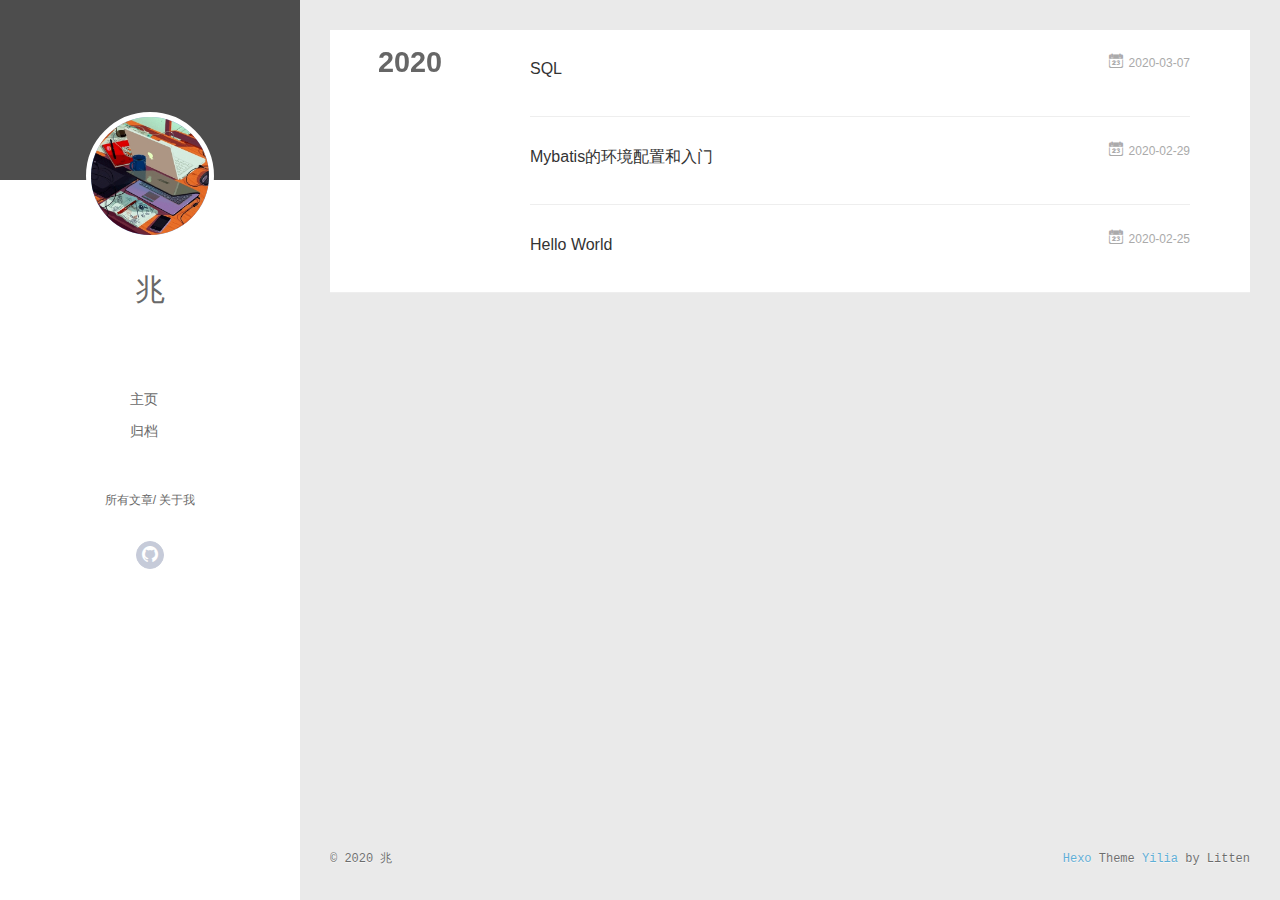
==== commit b1d60e48: "Site updated: 2020-03-07 01:02:17" ====
--- a/archives/index.html
+++ b/archives/index.html
@@ -6,17 +6,17 @@
   <meta name="renderer" content="webkit">
   <meta http-equiv="X-UA-Compatible" content="IE=edge" >
   <link rel="dns-prefetch" href="http://yoursite.com">
-  <title>Archives | Hexo</title>
+  <title>Archives | Zhao_blog</title>
   <meta name="viewport" content="width=device-width, initial-scale=1, maximum-scale=1">
   <meta property="og:type" content="website">
-<meta property="og:title" content="Hexo">
+<meta property="og:title" content="Zhao_blog">
 <meta property="og:url" content="http://yoursite.com/archives/index.html">
-<meta property="og:site_name" content="Hexo">
+<meta property="og:site_name" content="Zhao_blog">
 <meta property="og:locale" content="en_US">
-<meta property="article:author" content="John Doe">
+<meta property="article:author" content="兆">
 <meta name="twitter:card" content="summary">
   
-    <link rel="alternative" href="/atom.xml" title="Hexo" type="application/atom+xml">
+    <link rel="alternative" href="/atom.xml" title="Zhao_blog" type="application/atom+xml">
   
   
     <link rel="icon" href="/favicon.png">
@@ -25,7 +25,7 @@
   <style type="text/css">
   
     #container.show {
-      background: linear-gradient(200deg,#a0cfe4,#e8c37e);
+      background: linear-gradient(200deg,#ccc,#000);
     }
   </style>
   
@@ -43,10 +43,10 @@
 <div class="intrude-less">
 	<header id="header" class="inner">
 		<a href="/" class="profilepic">
-			<img src="" class="js-avatar">
+			<img src="/assets/img/head.jpg" class="js-avatar">
 		</a>
 		<hgroup>
-		  <h1 class="header-author"><a href="/">John Doe</a></h1>
+		  <h1 class="header-author"><a href="/">兆</a></h1>
 		</hgroup>
 		
 
@@ -55,7 +55,7 @@
 			
 				<li><a href="/">主页</a></li>
 	        
-				<li><a href="/tags/%E9%9A%8F%E7%AC%94/">随笔</a></li>
+				<li><a href="/archives/index.html">归档</a></li>
 	        
 			</ul>
 		</nav>
@@ -66,8 +66,6 @@
     			
             
     			
-    			<a q-on="click: openSlider(e, 'friends')" href="javascript:void(0)">友链</a>
-    			
             
     			
     			<a q-on="click: openSlider(e, 'aboutme')" href="javascript:void(0)">关于我</a>
@@ -77,13 +75,7 @@
 		<nav class="header-nav">
 			<div class="social">
 				
-					<a class="github" target="_blank" href="#" title="github"><i class="icon-github"></i></a>
-		        
-					<a class="weibo" target="_blank" href="#" title="weibo"><i class="icon-weibo"></i></a>
-		        
-					<a class="rss" target="_blank" href="#" title="rss"><i class="icon-rss"></i></a>
-		        
-					<a class="zhihu" target="_blank" href="#" title="zhihu"><i class="icon-zhihu"></i></a>
+					<a class="github" target="_blank" href="https://github.com/jiazhao8267" title="github"><i class="icon-github"></i></a>
 		        
 			</div>
 		</nav>
@@ -101,10 +93,10 @@
 	<div class="intrude-less">
 		<header id="header" class="inner">
 			<div class="profilepic">
-				<img src="" class="js-avatar">
+				<img src="/assets/img/head.jpg" class="js-avatar">
 			</div>
 			<hgroup>
-			  <h1 class="header-author js-header-author">John Doe</h1>
+			  <h1 class="header-author js-header-author">兆</h1>
 			</hgroup>
 			
 			
@@ -118,13 +110,7 @@
 			<nav class="header-nav">
 				<div class="social">
 					
-						<a class="github" target="_blank" href="#" title="github"><i class="icon-github"></i></a>
-			        
-						<a class="weibo" target="_blank" href="#" title="weibo"><i class="icon-weibo"></i></a>
-			        
-						<a class="rss" target="_blank" href="#" title="rss"><i class="icon-rss"></i></a>
-			        
-						<a class="zhihu" target="_blank" href="#" title="zhihu"><i class="icon-zhihu"></i></a>
+						<a class="github" target="_blank" href="https://github.com/jiazhao8267" title="github"><i class="icon-github"></i></a>
 			        
 				</div>
 			</nav>
@@ -135,7 +121,7 @@
 				
 					<li style="width: 50%"><a href="/">主页</a></li>
 		        
-					<li style="width: 50%"><a href="/tags/%E9%9A%8F%E7%AC%94/">随笔</a></li>
+					<li style="width: 50%"><a href="/archives/index.html">归档</a></li>
 		        
 				</ul>
 			</nav>
@@ -167,14 +153,41 @@
   <div class="archive-article-inner">
     <header class="archive-article-header">
       	<div class="article-meta">
-	      	<a href="/2020/02/25/%E6%88%91%E7%9A%84%E7%AC%AC%E4%B8%80%E7%AF%87%E5%8D%9A%E5%AE%A2%E6%96%87%E7%AB%A0/" class="archive-article-date">
-  	<time datetime="2020-02-25T11:41:16.000Z" itemprop="datePublished"><i class="icon-calendar icon"></i>2020-02-25</time>
+	      	<a href="/2020/03/07/SQL/" class="archive-article-date">
+  	<time datetime="2020-03-06T16:26:37.000Z" itemprop="datePublished"><i class="icon-calendar icon"></i>2020-03-07</time>
 </a>
         </div>
     	 
   
     <h1 itemprop="name">
-      <a class="archive-article-title" href="/2020/02/25/%E6%88%91%E7%9A%84%E7%AC%AC%E4%B8%80%E7%AF%87%E5%8D%9A%E5%AE%A2%E6%96%87%E7%AB%A0/">我的第一篇博客文章</a>
+      <a class="archive-article-title" href="/2020/03/07/SQL/">SQL</a>
+    </h1>
+  
+
+        <div class="article-info info-on-right">
+          
+          
+
+        </div>
+        <div class="clearfix"></div>
+    </header>
+  </div>
+</article>
+  
+    
+    
+    <article class="archive-article archive-type-post">
+  <div class="archive-article-inner">
+    <header class="archive-article-header">
+      	<div class="article-meta">
+	      	<a href="/2020/02/29/Mybatis%E7%9A%84%E7%8E%AF%E5%A2%83%E9%85%8D%E7%BD%AE%E5%92%8C%E5%85%A5%E9%97%A8/" class="archive-article-date">
+  	<time datetime="2020-02-29T14:18:05.000Z" itemprop="datePublished"><i class="icon-calendar icon"></i>2020-02-29</time>
+</a>
+        </div>
+    	 
+  
+    <h1 itemprop="name">
+      <a class="archive-article-title" href="/2020/02/29/Mybatis%E7%9A%84%E7%8E%AF%E5%A2%83%E9%85%8D%E7%BD%AE%E5%92%8C%E5%85%A5%E9%97%A8/">Mybatis的环境配置和入门</a>
     </h1>
   
 
@@ -229,7 +242,7 @@
   <div class="outer">
     <div id="footer-info">
     	<div class="footer-left">
-    		&copy; 2020 John Doe
+    		&copy; 2020 兆
     	</div>
       	<div class="footer-right">
       		<a href="http://hexo.io/" target="_blank">Hexo</a>  Theme <a href="https://github.com/litten/hexo-theme-yilia" target="_blank">Yilia</a> by Litten
@@ -237,6 +250,9 @@
     </div>
   </div>
 </footer>
+<!--页面点击小红心-->
+<script type="text/javascript" src="/love.js"></script>
+
     </div>
     <script>
 	var yiliaConfig = {
@@ -271,8 +287,6 @@
       
     
       
-      
-      
     
       
       
@@ -284,15 +298,13 @@
     
     
       
-      <li style="width: 33.333333333333336%" q-on="click: openSlider(e, 'innerArchive')"><a href="javascript:void(0)" q-class="active:innerArchive">所有文章</a></li>
+      <li style="width: 50%" q-on="click: openSlider(e, 'innerArchive')"><a href="javascript:void(0)" q-class="active:innerArchive">所有文章</a></li>
       
         
       
-      <li style="width: 33.333333333333336%" q-on="click: openSlider(e, 'friends')"><a href="javascript:void(0)" q-class="active:friends">友链</a></li>
-      
         
       
-      <li style="width: 33.333333333333336%" q-on="click: openSlider(e, 'aboutme')"><a href="javascript:void(0)" q-class="active:aboutme">关于我</a></li>
+      <li style="width: 50%" q-on="click: openSlider(e, 'aboutme')"><a href="javascript:void(0)" q-class="active:aboutme">关于我</a></li>
       
         
     </ul>
@@ -356,43 +368,11 @@
     
 
     
-    	<section class="tools-section tools-section-friends" q-show="friends">
-  		
-        <ul class="search-ul">
-          
-            <li class="search-li">
-              <a href="http://localhost:4000/" target="_blank" class="search-title"><i class="icon-quo-left icon"></i>友情链接1</a>
-            </li>
-          
-            <li class="search-li">
-              <a href="http://localhost:4000/" target="_blank" class="search-title"><i class="icon-quo-left icon"></i>友情链接2</a>
-            </li>
-          
-            <li class="search-li">
-              <a href="http://localhost:4000/" target="_blank" class="search-title"><i class="icon-quo-left icon"></i>友情链接3</a>
-            </li>
-          
-            <li class="search-li">
-              <a href="http://localhost:4000/" target="_blank" class="search-title"><i class="icon-quo-left icon"></i>友情链接4</a>
-            </li>
-          
-            <li class="search-li">
-              <a href="http://localhost:4000/" target="_blank" class="search-title"><i class="icon-quo-left icon"></i>友情链接5</a>
-            </li>
-          
-            <li class="search-li">
-              <a href="http://localhost:4000/" target="_blank" class="search-title"><i class="icon-quo-left icon"></i>友情链接6</a>
-            </li>
-          
-        </ul>
-  		
-    	</section>
-    
 
     
     	<section class="tools-section tools-section-me" q-show="aboutme">
   	  	
-  	  		<div class="aboutme-wrap" id="js-aboutme">很惭愧&lt;br&gt;&lt;br&gt;只做了一点微小的工作&lt;br&gt;谢谢大家</div>
+  	  		<div class="aboutme-wrap" id="js-aboutme">参差多态乃是幸福的本源&lt;br&gt;</div>
   	  	
     	</section>
     
--- a/main.0cf68a.css
+++ b/main.0cf68a.css
@@ -1 +1 @@
-.clearfix:after,.clearfix:before{content:"";display:table}.clearfix:after{clear:both}.left-col.show{box-shadow:0 0 6px 0 rgba(0,0,0,.75)}.mid-col,.mid-col.show .article,.tools-col,.tools-col .tools-section .search-tag.tagcloud .article-tag-list,.tools-col .tools-section .search-ul .search-tag span:hover,.tools-col .tools-section .search-ul .search-time span:hover,.tools-col .tools-section .search-ul .search-title:hover,.tools-col .tools-section .search-wrap .icon{transition:all .2s ease-in;-ms-transition:all .2s ease-in}@-webkit-keyframes leftIn{0%,60%,75%,90%,to{-webkit-animation-timing-function:cubic-bezier(.215,.61,.355,1);animation-timing-function:cubic-bezier(.215,.61,.355,1)}0%{-webkit-transform:translateZ(0);transform:translateZ(0)}60%{-webkit-transform:translate3d(358px,0,0);transform:translate3d(358px,0,0)}75%{-webkit-transform:translate3d(323px,0,0);transform:translate3d(323px,0,0)}90%{-webkit-transform:translate3d(338px,0,0);transform:translate3d(338px,0,0)}to{-webkit-transform:translate3d(333px,0,0);transform:translate3d(333px,0,0)}}@keyframes leftIn{0%,60%,75%,90%,to{-webkit-animation-timing-function:cubic-bezier(.215,.61,.355,1);animation-timing-function:cubic-bezier(.215,.61,.355,1)}0%{-webkit-transform:translateZ(0);transform:translateZ(0)}60%{-webkit-transform:translate3d(358px,0,0);transform:translate3d(358px,0,0)}75%{-webkit-transform:translate3d(323px,0,0);transform:translate3d(323px,0,0)}90%{-webkit-transform:translate3d(338px,0,0);transform:translate3d(338px,0,0)}to{-webkit-transform:translate3d(333px,0,0);transform:translate3d(333px,0,0)}}.mid-col.show{-webkit-animation-duration:.8s;animation-duration:.8s;-webkit-animation-fill-mode:both;animation-fill-mode:both;-webkit-animation-name:leftIn;animation-name:leftIn}@-webkit-keyframes leftOut{0%,60%,75%,90%,to{-webkit-animation-timing-function:cubic-bezier(.215,.61,.355,1);animation-timing-function:cubic-bezier(.215,.61,.355,1)}0%{-webkit-transform:translate3d(333px,0,0);transform:translate3d(333px,0,0)}60%{-webkit-transform:translate3d(-25px,0,0);transform:translate3d(-25px,0,0)}75%{-webkit-transform:translate3d(10px,0,0);transform:translate3d(10px,0,0)}90%{-webkit-transform:translate3d(-5px,0,0);transform:translate3d(-5px,0,0)}to{-webkit-transform:translateZ(0);transform:translateZ(0)}}@keyframes leftOut{0%,60%,75%,90%,to{-webkit-animation-timing-function:cubic-bezier(.215,.61,.355,1);animation-timing-function:cubic-bezier(.215,.61,.355,1)}0%{-webkit-transform:translate3d(333px,0,0);transform:translate3d(333px,0,0)}60%{-webkit-transform:translate3d(-25px,0,0);transform:translate3d(-25px,0,0)}75%{-webkit-transform:translate3d(10px,0,0);transform:translate3d(10px,0,0)}90%{-webkit-transform:translate3d(-5px,0,0);transform:translate3d(-5px,0,0)}to{-webkit-transform:translateZ(0);transform:translateZ(0)}}.mid-col.hide{-webkit-animation-duration:.8s;animation-duration:.8s;-webkit-animation-name:leftOut;animation-name:leftOut}@-webkit-keyframes smallLeftIn{0%,60%,75%,90%,to{-webkit-animation-timing-function:cubic-bezier(.215,.61,.355,1);animation-timing-function:cubic-bezier(.215,.61,.355,1)}0%{-webkit-transform:translateZ(0);transform:translateZ(0)}60%{-webkit-transform:translate3d(325px,0,0);transform:translate3d(325px,0,0)}75%{-webkit-transform:translate3d(290px,0,0);transform:translate3d(290px,0,0)}90%{-webkit-transform:translate3d(305px,0,0);transform:translate3d(305px,0,0)}to{-webkit-transform:translate3d(300px,0,0);transform:translate3d(300px,0,0)}}@keyframes smallLeftIn{0%,60%,75%,90%,to{-webkit-animation-timing-function:cubic-bezier(.215,.61,.355,1);animation-timing-function:cubic-bezier(.215,.61,.355,1)}0%{-webkit-transform:translateZ(0);transform:translateZ(0)}60%{-webkit-transform:translate3d(325px,0,0);transform:translate3d(325px,0,0)}75%{-webkit-transform:translate3d(290px,0,0);transform:translate3d(290px,0,0)}90%{-webkit-transform:translate3d(305px,0,0);transform:translate3d(305px,0,0)}to{-webkit-transform:translate3d(300px,0,0);transform:translate3d(300px,0,0)}}.tools-col.show{-webkit-animation-duration:.8s;animation-duration:.8s;-webkit-animation-fill-mode:both;animation-fill-mode:both;-webkit-animation-name:smallLeftIn;animation-name:smallLeftIn}@-webkit-keyframes smallleftOut{0%,60%,75%,90%,to{-webkit-animation-timing-function:cubic-bezier(.215,.61,.355,1);animation-timing-function:cubic-bezier(.215,.61,.355,1)}0%{-webkit-transform:translate3d(333px,0,0);transform:translate3d(333px,0,0)}60%{-webkit-transform:translate3d(-25px,0,0);transform:translate3d(-25px,0,0)}75%{-webkit-transform:translate3d(10px,0,0);transform:translate3d(10px,0,0)}90%{-webkit-transform:translate3d(-5px,0,0);transform:translate3d(-5px,0,0)}to{-webkit-transform:translateZ(0);transform:translateZ(0)}}@keyframes smallleftOut{0%,60%,75%,90%,to{-webkit-animation-timing-function:cubic-bezier(.215,.61,.355,1);animation-timing-function:cubic-bezier(.215,.61,.355,1)}0%{-webkit-transform:translate3d(333px,0,0);transform:translate3d(333px,0,0)}60%{-webkit-transform:translate3d(-25px,0,0);transform:translate3d(-25px,0,0)}75%{-webkit-transform:translate3d(10px,0,0);transform:translate3d(10px,0,0)}90%{-webkit-transform:translate3d(-5px,0,0);transform:translate3d(-5px,0,0)}to{-webkit-transform:translateZ(0);transform:translateZ(0)}}.tools-col.hide{-webkit-animation-duration:.8s;animation-duration:.8s;-webkit-animation-fill-mode:both;animation-fill-mode:both;-webkit-animation-name:smallleftOut;animation-name:smallleftOut}html{-ms-text-size-adjust:100%;-webkit-text-size-adjust:100%;-webkit-tap-highlight-color:transparent;height:100%}body{margin:0;font-size:14px;font-family:Helvetica Neue,Helvetica,STHeiTi,Arial,sans-serif;line-height:1.5;color:#333;background-color:#fff;min-height:100%}article,aside,details,figcaption,figure,footer,header,hgroup,main,menu,nav,section,summary{display:block}audio,canvas,progress,video{display:inline-block}audio:not([controls]){display:none;height:0}progress{vertical-align:baseline}[hidden],template{display:none}a{background:transparent;text-decoration:none;color:#08c}a:active{outline:0}abbr[title]{border-bottom:1px dotted}b,strong{font-weight:700}dfn{font-style:italic}mark{background:#ff0;color:#000}small{font-size:80%}sub,sup{font-size:75%;line-height:0;position:relative;vertical-align:baseline}sup{top:-.5em}sub{bottom:-.25em}img{border:0;vertical-align:middle;max-width:100%}svg:not(:root){overflow:hidden}pre{overflow:auto;white-space:pre;white-space:pre-wrap;word-wrap:break-word}code,kbd,pre,samp{font-family:monospace,monospace;font-size:1em}button,input,optgroup,select,textarea{color:inherit;font:inherit;margin:0;vertical-align:middle}button,input,select{overflow:visible}button,select{text-transform:none}button,html input[type=button],input[type=reset],input[type=submit]{-webkit-appearance:button;cursor:pointer}[disabled]{cursor:default}button::-moz-focus-inner,input::-moz-focus-inner{border:0;padding:0}input{line-height:normal}input[type=checkbox],input[type=radio]{box-sizing:border-box;padding:0}input[type=number]::-webkit-inner-spin-button,input[type=number]::-webkit-outer-spin-button{height:auto}input[type=search]{-webkit-appearance:textfield;box-sizing:border-box}input[type=search]::-webkit-search-cancel-button,input[type=search]::-webkit-search-decoration{-webkit-appearance:none}fieldset{border:1px solid silver;margin:0 2px;padding:.35em .625em .75em}legend{border:0;padding:0}textarea{overflow:auto;resize:vertical;vertical-align:top}optgroup{font-weight:700}button,input,select,textarea{outline:0}input,textarea{-webkit-user-modify:read-write-plaintext-only}input::-ms-clear,input::-ms-reveal{display:none}input::-moz-placeholder,textarea::-moz-placeholder{color:#999}input:-ms-input-placeholder,textarea:-ms-input-placeholder{color:#999}input::-webkit-input-placeholder,textarea::-webkit-input-placeholder{color:#999}.placeholder{color:#999}table{border-collapse:collapse;border-spacing:0}td,th{padding:0}blockquote,figure,form,h1,h2,h3,h4,h5,h6,p{margin:0}dd,dl,li,ol,ul{margin:0;padding:0}ol,ul{list-style:none outside none}h1,h2,h3{line-height:2;font-weight:400}h1{font-size:18px}h2{font-size:16px}h3{font-size:14px}i{font-style:normal}*{box-sizing:border-box}@font-face{font-family:iconfont;src:url(./fonts/iconfont.b322fa.eot);src:url(./fonts/iconfont.b322fa.eot#iefix) format("embedded-opentype"),url(./fonts/iconfont.8c627f.woff) format("woff"),url(./fonts/iconfont.16acc2.ttf) format("truetype"),url(./fonts/iconfont.45d7ee.svg#iconfont) format("svg")}[class*=" icon-"],[class^=icon-]{font-family:iconfont!important;speak:none;font-size:16px;font-style:normal;font-weight:400;font-variant:normal;text-transform:none;line-height:1;-webkit-font-smoothing:antialiased;-moz-osx-font-smoothing:grayscale}.icon-twitter:before{content:"\E600"}.icon-facebook:before{content:"\E601"}.icon-clock:before{content:"\E602"}.icon-mail:before{content:"\E609"}.icon-link:before{content:"\E6AB"}.icon-search:before{content:"\E65B"}.icon-smile:before{content:"\E64A"}.icon-roundrightfill:before{content:"\E65A"}.icon-list:before{content:"\E682"}.icon-book:before{content:"\E6FE"}.icon-home:before{content:"\E6BB"}.icon-share:before{content:"\E618"}.icon-back:before{content:"\E625"}.icon-qq:before{content:"\E62D"}.icon-weibo:before{content:"\E619"}.icon-segmentfault:before{content:"\E603"}.icon-sort:before{content:"\E700"}.icon-jianshu:before{content:"\E613"}.icon-circle-left:before{content:"\E71F"}.icon-circle-right:before{content:"\E720"}.icon-loading:before{content:"\E614"}.icon-acfun:before{content:"\E604"}.icon-close:before{content:"\E60C"}.icon-tumblr:before{content:"\E6B0"}.icon-calendar:before{content:"\E667"}.icon-rss:before{content:"\E877"}.icon-price-tags:before{content:"\E6F9"}.icon-quo-left:before{content:"\E7F5"}.icon-quo-right:before{content:"\E7F6"}.icon-back1:before{content:"\E64E"}.icon-github:before{content:"\E735"}.icon-film:before{content:"\E7B7"}.icon-weixin:before{content:"\E61F"}.icon-qzone:before{content:"\E680"}.icon-category:before{content:"\E605"}.icon-douban:before{content:"\E64C"}.icon-roundleftfill:before{content:"\E799"}.icon-tuding:before{content:"\E651"}.icon-zhihu:before{content:"\E61B"}.icon-linkedin:before{content:"\E6D4"}.icon-google:before{content:"\E635"}.icon-plane:before{content:"\E62F"}.icon-bilibili:before{content:"\E622"}.icon-psn:before{content:"\E6C7"}body,button,input,select,textarea{color:#1a1a1a;font-family:lucida grande,lucida sans unicode,lucida,helvetica,Hiragino Sans GB,Microsoft YaHei,WenQuanYi Micro Hei,sans-serif;font-size:16px;font-size:1rem;line-height:1.75}body{overflow-y:hidden;background:#eaeaea}#container,body,html{height:100%;overflow-x:hidden;overflow-y:auto}#mobile-nav{display:none}#container{position:relative;min-height:100%}#container .anm-canvas{display:none}#container.show .anm-canvas{display:block;position:fixed}.body-wrap{margin-bottom:80px}.mid-col{position:absolute;right:0;min-height:100%;background:#eaeaea;left:300px;width:auto}.mid-col.show{background:none;opacity:.9}.mid-col.show .article{background:hsla(0,0%,100%,.3)}.left-col{background:#fff;width:300px;position:fixed;opacity:1;transition:all .2s ease-in;height:100%;z-index:999}.left-col .overlay{width:100%;height:180px;position:absolute}.left-col .intrude-less{width:76%;text-align:center;margin:112px auto 0}.left-col #header{width:100%;height:300px;position:relative;border-bottom:1px solid color-border}.left-col #header a{color:#696969}.left-col #header a:hover{color:#b0a0aa}.left-col #header .header-subtitle{text-align:center;color:#999;font-size:14px;line-height:25px;overflow:hidden;text-overflow:ellipsis;display:-webkit-box;-webkit-line-clamp:2;-webkit-box-orient:vertical}.left-col #header .header-menu{font-weight:300;line-height:31px;text-transform:uppercase;float:none;min-height:150px;margin-left:-12px;text-align:center;display:-webkit-box;-webkit-box-orient:horizontal;-webkit-box-pack:center;-webkit-box-align:center}.left-col #header .header-menu li{cursor:default}.left-col #header .header-menu li a{font-size:14px;min-width:300px}.left-col #header .header-smart-menu{font-size:12px;margin-bottom:20px}.left-col #header .header-smart-menu a:after{content:"/"}.left-col #header .header-smart-menu a:last-child:after{content:""}.left-col #header .profilepic{display:block;border:5px solid #fff;border-radius:300px;width:128px;height:128px;margin:0 auto;position:relative;overflow:hidden;background:#88acdb;-webkit-transition:all .2s ease-in;display:-webkit-box;-webkit-box-orient:horizontal;-webkit-box-pack:center;-webkit-box-align:center;text-align:center}.left-col #header .profilepic img{border-radius:300px;opacity:1;-webkit-transition:all .2s ease-in}.left-col #header .profilepic img.show{width:100%;height:100%;opacity:1}.left-col #header .header-author{text-align:center;margin:.67em 0;font-family:Roboto,serif;font-size:30px;transition:.3s}::-webkit-scrollbar{width:10px;height:10px}::-webkit-scrollbar-button{width:0;height:0}::-webkit-scrollbar-button:end:decrement,::-webkit-scrollbar-button:start:increment{display:none}::-webkit-scrollbar-corner{display:block}::-webkit-scrollbar-thumb{border-radius:8px;background-color:rgba(0,0,0,.2)}::-webkit-scrollbar-thumb:hover{border-radius:8px;background-color:rgba(0,0,0,.5)}::-webkit-scrollbar-thumb,::-webkit-scrollbar-track{border-right:1px solid transparent;border-left:1px solid transparent}::-webkit-scrollbar-track:hover{background-color:rgba(0,0,0,.15)}::-webkit-scrollbar-button:start{width:10px;height:10px;background:url(./img/scrollbar_arrow.png) no-repeat 0 0}::-webkit-scrollbar-button:start:hover{background:url(./img/scrollbar_arrow.png) no-repeat -15px 0}::-webkit-scrollbar-button:start:active{background:url(./img/scrollbar_arrow.png) no-repeat -30px 0}::-webkit-scrollbar-button:end{width:10px;height:10px;background:url(./img/scrollbar_arrow.png) no-repeat 0 -18px}::-webkit-scrollbar-button:end:hover{background:url(./img/scrollbar_arrow.png) no-repeat -15px -18px}::-webkit-scrollbar-button:end:active{background:url(./img/scrollbar_arrow.png) no-repeat -30px -18px}.article-entry .highlight,.article-entry pre{background:#272822;margin:10px 0;padding:10px;overflow:auto;color:#fff;font-size:.9em;line-height:22.400000000000002px}.article-entry .gist .gist-file .gist-data .line-numbers,.article-entry .highlight .gutter pre,.article-entry .highlight .gutter pre .line{color:#666}.article-entry code,.article-entry pre{font-family:Source Code Pro,Consolas,Monaco,Menlo,monospace}.article-entry code{background:#eee;padding:0 .3em;border:none}.article-entry pre code{background:none;text-shadow:none;padding:0;color:#fff}.article-entry .highlight{border-radius:4px}.article-entry .highlight pre{border:none;margin:0;padding:0}.article-entry .highlight table{margin:0;width:auto}.article-entry .highlight td{border:none;padding:0}.article-entry .highlight figcaption{color:highlight-comment;line-height:1em;margin-bottom:1em}.article-entry .highlight figcaption:after,.article-entry .highlight figcaption:before{content:"";display:table}.article-entry .highlight figcaption:after{clear:both}.article-entry .highlight figcaption a{float:right}.article-entry .highlight .gutter pre{text-align:right;padding-right:20px}.article-entry .highlight .gutter pre .line{text-shadow:none}.article-entry .highlight .line{color:#fff;min-height:19px}.article-entry .gist{margin:0 -20px;border-style:solid;border-color:#ddd;border-width:1px 0;background:#272822;padding:15px 20px 15px 0}.article-entry .gist .gist-file{border:none;font-family:Source Code Pro,Consolas,Monaco,Menlo,monospace;margin:0}.article-entry .gist .gist-file .gist-data{background:none;border:none}.article-entry .gist .gist-file .gist-data .line-numbers{background:none;border:none;padding:0 20px 0 0}.article-entry .gist .gist-file .gist-data .line-data{padding:0!important}.article-entry .gist .gist-file .highlight{margin:0;padding:0;border:none}.article-entry .gist .gist-file .gist-meta{background:#272822;color:highlight-comment;font:.85em Helvetica Neue,Helvetica,Arial,sans-serif;text-shadow:0 0;padding:0;margin-top:1em;margin-left:20px}.article-entry .gist .gist-file .gist-meta a{color:#258fb8;font-weight:400}.article-entry .gist .gist-file .gist-meta a:hover{text-decoration:underline}pre .comment{color:#75715e}pre .class .params,pre .function .keyword,pre .keyword{color:#66d9ef}pre .css .value,pre .doctype,pre .function,pre .params,pre .tag{color:#fff}pre .at_rule,pre .at_rule .keyword,pre .css~* .tag,pre .preprocessor,pre .preprocessor .keyword,pre .title{color:#f92672}pre .attribute,pre .built_in,pre .class,pre .css~* .class,pre .function .title{color:#a6e22e}pre .string,pre .value{color:#e6db74}pre .number{color:#7163d7}pre .css~* .id,pre .id{color:#fd971f}#header .tagcloud a{color:#fff}.tagcloud a{display:inline-block;text-decoration:none;font-weight:400;font-size:10px;color:#fff;height:18px;line-height:18px;float:left;padding:0 5px 0 10px;position:relative;border-radius:0 5px 5px 0;margin:5px 9px 5px 8px;font-family:Menlo,Monaco,Andale Mono,lucida console,Courier New,monospace}.tagcloud a:hover{opacity:.8}.tagcloud a:before{content:" ";width:0;height:0;position:absolute;top:0;left:-18px;border:9px solid transparent}.tagcloud a:after{content:" ";width:4px;height:4px;background-color:#fff;border-radius:4px;box-shadow:0 0 0 1px rgba(0,0,0,.3);position:absolute;top:7px;left:2px}.tagcloud a.color1{background:#ff945c}.tagcloud a.color1:before{border-right-color:#ff945c}.tagcloud a.color2{background:#cc8167}.tagcloud a.color2:before{border-right-color:#cc8167}.tagcloud a.color3{background:#ba8f6c}.tagcloud a.color3:before{border-right-color:#ba8f6c}.tagcloud a.color4{background:#94635c}.tagcloud a.color4:before{border-right-color:#94635c}.tagcloud a.color5{background:#7b5d5f}.tagcloud a.color5:before{border-right-color:#7b5d5f}.article-tag-list .article-tag-list-item{float:left}.article-pop-out .icon-tuding{color:#999;float:left;margin-right:10px;margin-top:6px}.article-category,.article-category .article-tag-list,.article-tag,.article-tag .article-tag-list{float:left}.article-category .icon,.article-tag .icon{color:#999;float:left;margin-right:10px;margin-top:6px}.article-pop-out{float:left}.archive-article-date{color:#999;margin-right:7.6923%;float:right}.archive-article-date .icon{margin:5px 5px 5px 0}.glass{background-color:rgba(54,70,93,.9);z-index:998;transition:opacity .15s;width:100%;height:100%;display:none}.glass,.tagcloud-ctn{left:0;opacity:1;bottom:0;position:fixed;right:0;top:0}.tagcloud-ctn{z-index:90120;background-size:100% 100%}.tagcloud-ctn .tagcloud-global{position:fixed;top:50%;left:50%;margin-top:-115px;margin-left:-315px;width:630px}.tagcloud-ctn .tagcloud-global a{width:80px;height:80px;border-radius:50%;background:#f2992e;color:#fff;display:block;float:left;line-height:80px;text-align:center}.tagcloud-ctn .tagcloud-global .tab-post-types .tab-post-type:first-child .post-type-icon{background:#f2992e}.tagcloud-ctn .tagcloud-global .tab-post-types .tab-post-type:nth-child(2) .post-type-icon{background:#56bc8a}.tagcloud-ctn .tagcloud-global .tab-post-types .tab-post-type:nth-child(3) .post-type-icon{background:#4aa8d8}.tagcloud-ctn .tagcloud-global .tab-post-types .tab-post-type:nth-child(4) .post-type-icon{background:#a77dc2}.tagcloud-ctn .tagcloud-global .tab-post-types .tab-post-type:nth-child(5) .post-type-icon{background:#dd765d}#header .header-nav{width:100%;position:absolute;transition:-webkit-transform .3s ease-in;transition:transform .3s ease-in;transition:transform .3s ease-in,-webkit-transform .3s ease-in}#header .header-nav .social{margin-top:10px;text-align:center;display:-webkit-box;display:-ms-flexbox;display:flex;-ms-flex-wrap:wrap;flex-wrap:wrap;-webkit-box-pack:center;-ms-flex-pack:center;justify-content:center}#header .header-nav .social a{border-radius:50%;display:-moz-inline-stack;display:inline-block;vertical-align:middle;*vertical-align:auto;zoom:1;*display:inline;margin:0 8px 15px;transition:.3s;text-align:center;color:#fff;opacity:.7;width:28px;height:28px;line-height:26px}#header .header-nav .social a:hover{opacity:1}#header .header-nav .social a.weibo{background:#aaf;border:1px solid #aaf}#header .header-nav .social a.weibo:hover{border:1px solid #aaf}#header .header-nav .social a.segmentfault{background:#009a61;border:1px solid #009a61}#header .header-nav .social a.segmentfault:hover{border:1px solid #009a61}#header .header-nav .social a.rss{background:#ef7522;border:1px solid #ef7522}#header .header-nav .social a.rss:hover{border:1px solid #cf5d0f}#header .header-nav .social a.github{background:#afb6ca;border:1px solid #afb6ca}#header .header-nav .social a.github:hover{border:1px solid #909ab6}#header .header-nav .social a.facebook{background:#3b5998;border:1px solid #3b5998}#header .header-nav .social a.facebook:hover{border:1px solid #2d4373}#header .header-nav .social a.google{background:#c83d20;border:1px solid #c83d20}#header .header-nav .social a.google:hover{border:1px solid #9c3019}#header .header-nav .social a.twitter{background:#55cff8;border:1px solid #55cff8}#header .header-nav .social a.twitter:hover{border:1px solid #24c1f6}#header .header-nav .social a.linkedin{background:#005a87;border:1px solid #005a87}#header .header-nav .social a.linkedin:hover{border:1px solid #006b98}#header .header-nav .social a.acfun{background:#fd4c5d;border:1px solid #fd4c5d}#header .header-nav .social a.acfun:hover{border:1px solid #fd4c5d}#header .header-nav .social a.bilibili{background:#e15280;border:1px solid #e15280}#header .header-nav .social a.bilibili:hover{border:1px solid #e15280}#header .header-nav .social a.zhihu{background:#0078d8;border:1px solid #0078d8}#header .header-nav .social a.zhihu:hover{border:1px solid #0078d8}#header .header-nav .social a.douban{background:#06c611;border:1px solid #06c611}#header .header-nav .social a.douban:hover{border:1px solid #06c611}#header .header-nav .social a.mail{background:#005a87;border:1px solid #005a87}#header .header-nav .social a.mail:hover{border:1px solid #006b98}#header .header-nav .social a.jianshu{background:#ff5722;border:1px solid #ff5722}#header .header-nav .social a.jianshu:hover{border:1px solid #ff5722}#header .header-nav .social a.weixin{background:#4caf50;border:1px solid #4caf50}#header .header-nav .social a.weixin:hover{border:1px solid #4caf50}#header .header-nav .social a.qq{background:#34baad;border:1px solid #34baad}#header .header-nav .social a.qq:hover{border:1px solid #34baad}#header .header-nav .social a.psn{background:#086ef6;border:1px solid #086ef6}#header .header-nav .social a.psn:hover{border:1px solid #086ef6}#page-nav{text-align:center;margin-top:30px}#page-nav .page-number{width:20px;height:25px;background:#4d4d4d;display:inline-block;color:#fff;line-height:25px;font-size:12px;margin:0 5px 30px;border-radius:2px}#page-nav .page-number:hover{background:#5e5e5e}#page-nav .current{background:#88acdb;cursor:default}#page-nav .current:hover{background:#88acdb}#page-nav .extend{color:#4d4d4d;margin:0 27px;opacity:1}#page-nav .extend:hover{color:#5e5e5e}#page-nav:hover .extend{opacity:1}.archives-wrap{position:relative;margin:0 30px;padding-right:60px;border-bottom:1px solid #eee;background:#fff}.archives-wrap:first-child{margin-top:30px}.archives-wrap:last-child{margin-bottom:80px}.archives-wrap .archive-year-wrap{line-height:35px;width:200px;position:absolute;padding-top:15px;font-size:1.8em;z-index:1}.archives-wrap .archive-year-wrap a{color:#666;font-weight:700;padding-left:48px}.archives{position:relative}.archives .article-info{border:none}.archives .archive-article{margin-left:200px;padding:20px 0;border-bottom:1px solid #eee;border-top:1px solid #fff;position:relative}.archives .archive-article:first-child{border-top:none}.archives .archive-article:last-child{border-bottom:none}.archives .archive-article-title{font-size:16px;color:#333;transition:color .3s}.archives .archive-article-title:hover{color:#657b83}.archives .archive-article-title span{display:block;color:#a8a8a8;font-size:12px;line-height:14px;height:7px;padding-left:2px}.archives .archive-article-title span:before{display:inline-block;content:"\201C";font-family:serif;font-size:30px;float:left;margin:4px 4px 0 -12px;color:#c8c8c8}.archive-article-inner .icon-clock{margin-right:5px}.archive-article-inner .archive-article-header{position:relative;min-height:36px}.archive-article-inner .article-meta{position:relative;float:right;margin-top:-10px;color:#555;background:none;text-align:right;width:auto}.archive-article-inner .article-meta .article-date time{color:#aaa}.archive-article-inner .article-meta .archive-article-date,.archive-article-inner .article-meta .article-tag-list{margin-right:30px;display:-moz-inline-stack;display:inline-block;vertical-align:middle;zoom:1;color:#666;font-size:14px}.archive-article-inner .article-meta .archive-article-date{cursor:default;font-size:12px;margin-bottom:5px;margin-top:-10px;margin-right:0}.archive-article-inner .article-meta .article-category:before{float:left;margin-top:1px;left:15px}.archive-article-inner .article-meta .article-category .article-category-link{width:auto;max-width:83px;padding-left:10px}.archive-article-inner .article-meta .article-tag-list{margin-top:0}.archive-article-inner .article-meta .article-tag-list:before{left:15px}.archive-article-inner .article-meta .article-tag-list .article-tag-list-item{display:inline-block;width:auto;max-width:83px;padding-left:8px;font-size:12px}.tools-col{width:300px;height:100%;position:fixed;left:0;top:0;z-index:0;padding:0;opacity:0;-webkit-overflow-scrolling:touch;overflow-scrolling:touch}.tools-col.show{opacity:1}.tools-col.hide{z-index:0}.tools-col .tools-nav{display:none}.tools-col .tools-section,.tools-col .tools-wrap{height:100%;color:#e5e5e5;width:360px;overflow:hidden;overflow-y:auto}.tools-col .tools-section ::-webkit-scrollbar,.tools-col .tools-wrap ::-webkit-scrollbar{display:none}.tools-col .tools-section .search-wrap{width:310px;margin:20px 20px 10px;position:relative}.tools-col .tools-section .search-wrap .search-ipt{width:310px;color:#fff;background:none;border:none;border-bottom:2px solid #fff;font-family:Roboto,serif}.tools-col .tools-section .search-wrap .icon{position:absolute;right:0;top:7px;color:#fff;cursor:pointer}.tools-col .tools-section .search-wrap .icon:hover{-webkit-transform:scale(1.2);transform:scale(1.2)}.tools-col .tools-section .search-wrap ::-webkit-input-placeholder{color:#ededed}.tools-col .tools-section .search-tag.tagcloud{text-align:center;position:relative}.tools-col .tools-section .search-tag.tagcloud .search-tag-wording{font-size:12px;float:right;margin:4px 75px 0 0}.tools-col .tools-section .search-tag.tagcloud .search-switch{width:40px;height:25px;display:block}.tools-col .tools-section .search-tag.tagcloud .search-switch input{width:40px;height:14px;position:absolute;top:0;right:30px;z-index:2;border:0;background:0 0;-webkit-appearance:none;outline:0}.tools-col .tools-section .search-tag.tagcloud .search-switch input:before{content:"";width:40px;height:14px;border:1px solid #bdcabc;background-color:#fdfdfd;border-radius:20px;cursor:pointer;display:inline-block;position:relative;vertical-align:middle;box-sizing:content-box;box-shadow:inset 0 0 0 0 #dfdfdf;transition:border .4s,box-shadow .4s;background-clip:content-box}.tools-col .tools-section .search-tag.tagcloud .search-switch input:checked:before{border-color:#64bd63;box-shadow:inset 0 0 0 .16rem #64bd63;background-color:#64bd63;transition:border .4s,box-shadow .4s,background-color 1.2s}.tools-col .tools-section .search-tag.tagcloud .search-switch input:checked:after{left:27px;background:#fff}.tools-col .tools-section .search-tag.tagcloud .search-switch input:after{content:"";width:14px;height:14px;position:absolute;top:16px;left:2px;-webkit-transform:translateY(-50%);border-radius:100%;background-color:#91c0f1;box-shadow:0 1px 1px rgba(0,0,0,.4);transition:left .2s;cursor:pointer}.tools-col .tools-section .search-tag.tagcloud .article-tag-list{display:none;margin:15px 10px 0;padding:10px;background:hsla(0,0%,100%,.2)}.tools-col .tools-section .search-tag.tagcloud .article-tag-list.show{display:block}.tools-col .tools-section .search-tag.tagcloud .a{float:none}.tools-col .tools-section .search-ul{margin-top:10px;color:rgba(77,77,77,.75);-webkit-overflow-scrolling:touch;overflow-scrolling:touch;overflow-y:auto}.tools-col .tools-section .search-ul .search-li{padding:10px 20px;border-bottom:1px dotted #dcdcdc}.tools-col .tools-section .search-ul .search-li:hover{background:hsla(0,0%,100%,.2)}.tools-col .tools-section .search-ul .search-title{overflow:hidden;white-space:nowrap;text-overflow:ellipsis;display:block;color:#fffff8;text-shadow:1px 1px rgba(77,77,77,.25)}.tools-col .tools-section .search-ul .search-title .icon{margin-right:10px;color:#fffdd8}.tools-col .tools-section .search-ul .search-title:hover{color:#fff}.tools-col .tools-section .search-ul .search-tag,.tools-col .tools-section .search-ul .search-time{font-size:12px;color:#fffdd8;margin-right:10px}.tools-col .tools-section .search-ul .search-tag .icon,.tools-col .tools-section .search-ul .search-time .icon{margin-right:0}.tools-col .tools-section .search-ul .search-tag span,.tools-col .tools-section .search-ul .search-time span{cursor:pointer}.tools-col .tools-section .search-ul .search-tag span:hover,.tools-col .tools-section .search-ul .search-time span:hover{color:#fff}.tools-col .tools-section .search-ul .search-time{float:left}.tools-col .tools-section .search-ul .search-tag span{margin-right:5px}.tools-col .tools-section-friends{padding-top:30px}.tools-col .aboutme-wrap{display:-webkit-box;display:-ms-flexbox;display:flex;-webkit-box-align:center;-ms-flex-align:center;align-items:center;-webkit-box-pack:center;-ms-flex-pack:center;justify-content:center;width:100%;height:100%;color:#fffdd8;text-shadow:1px 1px rgba(77,77,77,.45)}.body-wrap>article{position:relative}@-webkit-keyframes cd-bounce-1{0%{opacity:0;-webkit-transform:scale(1)}60%{opacity:1;-webkit-transform:scale(1.01)}to{-webkit-transform:scale(1)}}@keyframes cd-bounce-1{0%{opacity:0;-webkit-transform:scale(1);transform:scale(1)}60%{opacity:1;-webkit-transform:scale(1.01);transform:scale(1.01)}to{-webkit-transform:scale(1);transform:scale(1)}}.article{margin:30px;position:relative;border:1px solid #ddd;border-top:1px solid #fff;border-bottom:1px solid #fff;background:#fff;transition:all .2s ease-in}.article img{max-width:100%}.article-inner h1.article-title,.article-title{color:#696969;margin-left:0;font-weight:300;line-height:35px;margin-bottom:20px;font-size:26px;transition:color .3s}.article-header{border-left:5px solid #4d4d4d;padding:30px 0 15px 25px;padding-left:7.6923%}.article-meta{width:150px;font-size:14;text-align:right;position:absolute;right:0;top:23px;text-align:center;z-index:1}.article-meta time{color:#aaa}.article-meta time .icon-clock{margin-right:8px;font-size:16px}.article-more-link{margin-top:0;text-align:left;float:right}.article-more-link a{background:#4d4d4d;color:#fff;font-size:12px;padding:5px 8px;line-height:16px;border-radius:2px;transition:background .3s}.article-more-link a:hover{background:#3c3c3c}.article-more-link a.hidden{visibility:hidden}.article-info.info-on-right{margin:10px 0 0;float:right}.article-info-index.article-info{padding-top:20px;margin:30px 7.6923% 0;min-height:72px;border-top:1px solid #ddd}.article-info-post.article-info{padding:0;border:none;margin:-30px 0 20px 7.6923%}.article-inner p{margin:0 0 1.75em}.article-inner{border-color:#d1d1d1}.article-inner h1{font-size:28px;font-size:1.75rem;line-height:1.25;margin-top:2em;margin-bottom:1em}.article-inner h2{font-size:23px;font-size:1.4375rem;line-height:1.2173913043;margin-top:2.4347826087em;margin-bottom:1.2173913043em}.article-inner h3{font-size:19px;font-size:1.1875rem;line-height:1.1052631579;margin-top:2.9473684211em;margin-bottom:1.4736842105em}.article-inner h4,.article-inner h5,.article-inner h6{font-size:16px;font-size:1rem;line-height:1.3125;margin-top:3.5em;margin-bottom:1.75em}.article-inner h4{letter-spacing:.140625em;text-transform:uppercase}.article-inner h6{font-style:italic}.article-inner h1,.article-inner h2,.article-inner h3,.article-inner h4,.article-inner h5,.article-inner h6{font-weight:900}.article-inner h1:first-child,.article-inner h2:first-child,.article-inner h3:first-child,.article-inner h4:first-child,.article-inner h5:first-child,.article-inner h6:first-child{margin-top:0}.article-inner h1:first-child{margin-bottom:10px;display:inline}.article-entry{line-height:1.8em;padding-right:7.6923%;padding-left:7.6923%}.article-entry p{margin-top:10px}.article-entry li code,.article-entry p code{padding:1px 3px;margin:0 3px;background:#ddd;border:1px solid #ccc;font-family:Menlo,Monaco,Andale Mono,lucida console,Courier New,monospace;word-wrap:break-word;font-size:14px}.article-entry blockquote{background:#ddd;border-left:5px solid #ccc;padding:15px 20px;margin-top:10px;border-left:5px solid #657b83;background:#f6f6f6}.article-entry blockquote p{margin-top:0;margin-bottom:0}.article-entry em{font-style:italic}.article-entry ul li:before{content:"";width:6px;height:6px;border:1px solid #999;border-radius:10px;background:#aaa;display:inline-block;margin-right:10px;float:left;margin-top:10px}.article-entry ol{counter-reset:item}.article-entry ol li:before{counter-increment:item;content:counter(item) ".";margin-right:10px}.article-entry ol,.article-entry ul{font-size:14px;margin:10px 0}.article-entry li ol,.article-entry li ul{margin-left:30px}.article-entry li ol li:before,.article-entry li ul li:before{content:"";background:#dedede}.article-entry h1{margin-top:30px}.article-entry h2,.article-entry h3,.article-entry h4,.article-entry h5,.article-entry h6{margin-top:20px;font-weight:700;color:#574c4c;padding-bottom:5px;border-bottom:1px solid #ddd}.article-entry video{max-width:100%}.article-entry strong{font-weight:700}.article-entry .caption{display:block;font-size:.8em;color:#aaa}.article-entry hr{height:0;margin-top:20px;margin-bottom:20px;border-left:0;border-right:0;border-top:1px solid #ddd;border-bottom:1px solid #fff}.article-entry pre{line-height:1.5;margin-top:10px;padding:5px 15px;overflow-x:auto;color:#657b83;border:1px solid #ccc;text-shadow:0 1px #444;font-family:Menlo,Monaco,Andale Mono,lucida console,Courier New,monospace}.article-entry pre code{font-size:14px}.article-entry table{width:100%;border:1px solid #dedede;margin:15px 0;border-collapse:collapse}.article-entry table td,.article-entry table tr{height:35px}.article-entry table thead tr{background:#f8f8f8}.article-entry table tbody tr:hover{background:#efefef}.article-entry table td,.article-entry table th{border:1px solid #dedede;padding:0 10px}.article-entry figure table{border:none;width:auto;margin:0}.article-entry figure table tbody tr:hover{background:none}#article-nav{margin:0 0 20px;padding:0 32px 10px;min-height:30px}#article-nav .article-nav-link-wrap{font-size:14px}#article-nav .article-nav-link-wrap .article-nav-title{display:inline-block;font-size:16px;transition:color .3s}#article-nav .article-nav-link-wrap:hover .article-nav-title,#article-nav .article-nav-link-wrap:hover i{color:#4d4d4d}#article-nav #article-nav-older{float:right}#disqus_thread,#gitment-ctn,#SOHUCS,.cloud-tie-wrapper,.duoshuo{padding:0 30px!important;min-height:20px}#SOHUCS #SOHU_MAIN .module-cmt-list .block-cont-gw{border-bottom:1px dashed #c8c8c8!important}.share-wrap{min-height:20px}.share-btn{float:right;position:relative}.share-icons{display:-webkit-box;display:-ms-flexbox;display:flex;-webkit-box-pack:center;-ms-flex-pack:center;justify-content:center;-webkit-box-align:center;-ms-flex-align:center;align-items:center;-ms-flex-wrap:wrap;flex-wrap:wrap}.share-icons a{border:1px solid #fff;border-radius:50%;display:-moz-inline-stack;display:inline-block;vertical-align:middle;zoom:1;margin:10px;transition:.3s;text-align:center;color:#fff;opacity:.7;width:28px;height:28px;line-height:26px;text-shadow:1px 1px 1px #509eb7}.share-icons a:active{color:#fff}.share-icons a:hover{-webkit-transform:scale(1.2);transform:scale(1.2)}.share-icons a.share-outer{border:none;color:#fff;background:#4d4d4d;text-shadow:none}.page-modal{position:fixed;top:24%;left:50%;z-index:1001;padding:20px;text-align:center;color:#727272;background:#fff;border-radius:4px;box-shadow:0 2px 5px 0 rgba(0,0,0,.16),0 2px 10px 0 rgba(0,0,0,.12);opacity:0;-webkit-transform:translate(-50%,-200%);transform:translate(-50%,-200%)}.page-modal p{margin-bottom:10px}.page-modal.ready{visibility:hidden;display:block;-webkit-transform:translate(-50%,-100%);transform:translate(-50%,-100%);transition:.3s}.page-modal.in{visibility:visible;opacity:1;-webkit-transform:translate(-50%);transform:translate(-50%)}.page-modal .close{position:absolute;right:15px;top:15px;color:rgba(0,0,0,.2);font-size:16px;line-height:20px}.page-modal .close:active,.page-modal .close:hover{color:rgba(0,0,0,.4)}.mask{visibility:hidden;position:fixed;top:0;left:0;bottom:0;z-index:1000;width:100%;height:100%;background:#000;opacity:0;filter:alpha(opacity=0);pointer-events:none;transition:.3s ease-in-out}.mask.in{visibility:visible;pointer-events:auto;opacity:.3}.page-reward{margin:60px 0;text-align:center}.page-reward .page-reward-btn{position:relative;display:inline-block;width:56px;height:56px;line-height:56px;font-size:20px;color:#fff;background:#f44336;border-radius:50%;box-shadow:0 2px 5px 0 rgba(0,0,0,.16),0 2px 10px 0 rgba(0,0,0,.12);transition:.4s ease-in-out}.page-reward .page-reward-btn:active,.page-reward .page-reward-btn:hover{box-shadow:0 6px 12px rgba(0,0,0,.2),0 4px 15px rgba(0,0,0,.2)}.page-reward .page-reward-btn .tooltip-item{display:block;width:56px;height:56px}.page-reward .reward-box{display:-webkit-box;display:-ms-flexbox;display:flex;-ms-flex-pack:distribute;justify-content:space-around}.page-reward .reward-p{color:#fff;font-weight:700;text-shadow:1px 1px 1px #45b9e0}.page-reward .reward-p .icon{margin:0 10px;color:#ddd}.page-reward .reward-type{font-size:16px;display:block;color:#4d4d4d;margin:20px 0 0}.page-reward .reward-img{width:130px;height:130px;border:6px solid #fff;border-radius:3px}.wrap-side-operation{position:fixed;right:40px;bottom:50px;z-index:999;font-size:14px}.wrap-side-operation .icon-plane{color:#fff;text-shadow:1px 1px 1px #509eb7;opacity:.7;font-size:52px;line-height:40px;width:40px;text-align:center;display:block}.mod-side-operation{width:40px;text-align:center}.jump-container:hover .icon-back{background:rgba(36,193,246,.9)}.jump-container,.toc-container{position:relative;cursor:pointer;width:40px;height:40px;opacity:.8}.jump-plan-container{position:absolute;top:-11px;left:-4px;width:50px;height:61px;overflow:hidden}.jump-plan-container .jump-plane{display:block;position:absolute;width:42px;height:66px;-webkit-transform:translateY(68px);transform:translateY(68px);left:-2px}.mod-side-operation__jump-to-top .icon-back{transition:.3s;color:#fff;background:#ccc;-webkit-transform:rotate(90deg);transform:rotate(90deg);font-size:32px;line-height:40px;width:40px;text-align:center;display:block}.mod-side-operation__jump-to-top .icon-back:hover{background:#24c1f6;color:#24c1f6}.toc-container.tooltip-left{background:#ccc;margin-top:10px;transition:.3s}.toc-container.tooltip-left:hover{background:rgba(36,193,246,.9)}.toc-container.tooltip-left .icon-font{font-size:22px;line-height:40px;color:#fff}.toc-container.tooltip-left .tooltip{width:40px;height:40px;top:0;left:0}.toc-container.tooltip-left .tooltip-east .tooltip-content{min-height:100px;text-align:left;padding:5px 0 5px 20px;right:4.7em;min-width:200px;width:auto;font-size:14px;text-shadow:1px 1px 1px #398199;bottom:-10px;-webkit-transform-origin:100% 100%;transform-origin:100% 100%;-webkit-transform:translate3d(0,-10px,0) rotate3d(1,1,1,-30deg);transform:translate3d(0,-10px,0) rotate3d(1,1,1,-30deg)}.toc-container.tooltip-left .tooltip-east .tooltip-content a{color:#fff}.toc-container.tooltip-left .tooltip-east .tooltip-content:after{top:auto;bottom:23px}.toc-container.tooltip-left .tooltip-east .tooltip-content .toc-article{max-height:500px;overflow-x:hidden;overflow-y:auto}.toc-container.tooltip-left .tooltip-east .tooltip-content .toc-article li ol,.toc-container.tooltip-left .tooltip-east .tooltip-content .toc-article li ul{margin-left:30px}.toc-container.tooltip-left .tooltip-east .tooltip-content .toc-article li{white-space:nowrap}.toc-container.tooltip-left .tooltip:hover .tooltip-content{bottom:-10px;-webkit-transform:translate(0);transform:translate(0)}.tooltip-left .tooltip{position:absolute;z-index:999;cursor:pointer;width:28px;height:28px;top:-10px;right:10px}.tooltip-left .tooltip:hover a.share-outer{background:#24c1f6}@-webkit-keyframes pulse{0%{-webkit-transform:scale3d(.5,.5,1)}to{-webkit-transform:scaleX(1)}}@keyframes pulse{0%{-webkit-transform:scale3d(.5,.5,1);transform:scale3d(.5,.5,1)}to{-webkit-transform:scaleX(1);transform:scaleX(1)}}.tooltip-left .tooltip-content{position:absolute;background:rgba(36,193,246,.9);z-index:9999;width:200px;bottom:50%;margin-bottom:-10px;border-radius:20px;font-size:1.1em;text-align:center;color:#fff;opacity:0;cursor:default;pointer-events:none;-webkit-font-smoothing:antialiased;transition:opacity .3s,-webkit-transform .3s;transition:opacity .3s,transform .3s;transition:opacity .3s,transform .3s,-webkit-transform .3s}.tooltip-left .tooltip-west .tooltip-content{left:3.5em;-webkit-transform-origin:-2em 50%;transform-origin:-2em 50%;-webkit-transform:translate3d(0,50%,0) rotate3d(1,1,1,30deg);transform:translate3d(0,50%,0) rotate3d(1,1,1,30deg)}.tooltip-left .tooltip-east .tooltip-content{right:3.5em;-webkit-transform-origin:calc(100% + 2em) 50%;transform-origin:calc(100% + 2em) 50%;-webkit-transform:translate3d(0,50%,0) rotate3d(1,1,1,-30deg);transform:translate3d(0,50%,0) rotate3d(1,1,1,-30deg)}.tooltip-left .tooltip:hover .tooltip-content{opacity:1;-webkit-transform:translate3d(0,50%,0) rotate3d(0,0,0,0);transform:translate3d(0,50%,0) rotate3d(0,0,0,0);pointer-events:auto}.tooltip-left .tooltip-content:after,.tooltip-left .tooltip-content:before{content:"";position:absolute}.tooltip-left .tooltip-content:before{height:100%;width:3em}.tooltip-left .tooltip-content:after{width:2em;height:2em;top:50%;margin:-1em 0 0;background:url(./fonts/tooltip.4004ff.svg) no-repeat 50%;background-size:100%}.tooltip-left .tooltip-west .tooltip-content:after,.tooltip-left .tooltip-west .tooltip-content:before{right:99%}.tooltip-left .tooltip-east .tooltip-content:after,.tooltip-left .tooltip-east .tooltip-content:before{left:99%}.tooltip-left .tooltip-east .tooltip-content:after{-webkit-transform:scaleX(-1);transform:scaleX(-1)}.tooltip-top .tooltip{display:inline;position:relative;z-index:999}.tooltip-top .tooltip:after{content:"";position:absolute;width:100%;height:20px;bottom:100%;left:50%;pointer-events:none;-webkit-transform:translateX(-50%);transform:translateX(-50%)}.tooltip-top .tooltip:hover:after{pointer-events:auto}.tooltip-top .tooltip-content{position:absolute;z-index:9999;width:370px;left:50%;bottom:100%;font-size:20px;line-height:1.4;text-align:center;font-weight:400;color:#4d4d4d;background:transparent;opacity:0;margin:0 0 -10px -185px;cursor:default;pointer-events:none;font-family:Satisfy,cursive;-webkit-font-smoothing:antialiased;transition:opacity .3s .3s;padding-bottom:80px}.tooltip-top .tooltip:hover .tooltip-content{opacity:1;pointer-events:auto;transition-delay:0s}.tooltip-top .tooltip-content span{display:block}.tooltip-top .tooltip-text{border-bottom:10px solid #4d4d4d;overflow:hidden;-webkit-transform:scaleX(0);transform:scaleX(0);transition:-webkit-transform .3s .3s;transition:transform .3s .3s;transition:transform .3s .3s,-webkit-transform .3s .3s}.tooltip-top .tooltip:hover .tooltip-text{transition-delay:0s;-webkit-transform:scaleX(1);transform:scaleX(1)}.tooltip-top .tooltip-inner{background:rgba(36,193,246,.9);padding:40px;-webkit-transform:translate3d(0,100%,0);transform:translate3d(0,100%,0);webkit-transition:-webkit-transform .3s;transition:-webkit-transform .3s;transition:transform .3s;transition:transform .3s,-webkit-transform .3s}.tooltip-top .tooltip:hover .tooltip-inner{transition-delay:.3s;-webkit-transform:translateZ(0);transform:translateZ(0)}.tooltip-top .tooltip-content:after{content:"";left:50%;border:solid transparent;height:0;width:0;position:absolute;pointer-events:none;border-color:transparent;border-top-color:#4d4d4d;border-width:10px;margin-left:-10px}#footer{font-size:12px;font-family:Menlo,Monaco,Andale Mono,lucida console,Courier New,monospace;text-shadow:0 1px #fff;position:absolute;bottom:30px;opacity:.6;width:100%;text-align:center}#footer .outer{padding:0 30px}.footer-left{float:left}.footer-right{float:right}@media screen and (max-width:800px){#container,body,html{height:auto;overflow-x:hidden;overflow-y:auto}#mobile-nav{display:block}.body-wrap{margin-bottom:0}.left-col{display:none}.mid-col{left:0}#header .header-nav,.mid-col{position:relative}.wrap-side-operation{display:none}.cloud-tie-wrapper{padding:0;min-height:20px}.tools-col{left:-300px;width:300px}.tools-col .tools-wrap{padding-top:48px}.tools-col .tools-section,.tools-col .tools-wrap{width:300px}.tools-col .tools-section .search-wrap,.tools-col .tools-wrap .search-wrap{width:280px}.tools-col .tools-section .search-tag.tagcloud,.tools-col .tools-wrap .search-tag.tagcloud{margin-right:-30px}.tools-col .tools-section .search-ul .search-li,.tools-col .tools-wrap .search-ul .search-li{padding:5px 20px}.tools-col.show .header-menu.tools-nav{display:block}#container .header-author.fixed{position:fixed;top:-29px;width:100%;color:#ddd}.mobile-mask{width:100%;height:100%;position:fixed;top:0;left:0;background:rgba(0,0,0,.85);z-index:999}.btnctn{position:fixed;width:50px;height:50px;top:-5px;z-index:4}.btnctn .slider-trigger{position:absolute;z-index:101;width:42px;height:42px;text-align:center;line-height:50px}.btnctn .slider-trigger.back{top:0;left:0}.btnctn .slider-trigger.list{bottom:0;left:0}.btnctn .slider-trigger:hover{background:#444}.btnctn .slider-trigger .icon{font-size:24px;color:#fff}.article-header{border-left:none;padding:0;border-bottom:1px dotted #ddd}.article-header h1{margin-bottom:10px}.article-header .archive-article-date{float:none}.header-subtitle .icon{margin:0 10px;color:#d0d0d0}.article-info-index.article-info{min-height:40px;padding-top:10px;margin:0;border-top:1px solid #ddd}.article-info-post.article-info{margin:0;padding-top:10px;border:none}#viewer-box .viewer-box-l{font-size:14px}.article-nav-link-wrap{margin:5px 0;display:block;clear:both}.article-nav-link-wrap .icon-circle-right{float:left;margin:6px 4px 0 0}.article{padding:10px;margin:10px 0;border:0;font-size:16px;color:#555}.article .article-more-link{margin:0}.article .article-entry{padding:10px 0 30px}.article .article-inner h1.article-title,.article .article-title{font-size:18px;font-weight:300;display:block;margin:0}.article .article-meta{width:auto;height:30px;margin-top:-5px;position:ralative}.article .article-meta .article-date{font-size:12px;border-radius:0;color:#666;background:none;height:auto;padding:0;margin:0;width:100%;text-align:left;margin-left:10px}.article .article-meta .article-date time{width:auto;float:right;margin-right:10px}.article .article-meta .article-tag-list{margin-top:7px;position:absolute;right:10px;top:0}.article .article-meta .article-tag-list:before{float:left;margin-top:1px;left:0}.article .article-meta .article-tag-list .article-tag-list-item{float:left;padding-left:0;width:auto;max-width:83px}.article .article-meta .article-category{margin-top:7px;position:absolute;right:10px;top:-30px}.article .article-meta .article-category:before{float:left;margin-top:1px;left:15px}.article .article-meta .article-category .article-category-link{max-width:83px;width:auto;padding-left:10px}.article #article-nav-older{float:none;display:block}.share{padding:3px 10px}#disqus_thread,.duoshuo{padding:0 13px}#article-nav{margin:0;padding:5px 10px 10px}#article-nav #article-nav-older{float:none}#article-nav .article-nav-link-wrap .article-nav-title{font-size:16px}#page-nav .extend{opacity:1}.instagram .open-ins{left:2px;top:-30px;color:#aaa}.info-on-right{float:none}.archives-wrap{margin:10px 10px 0;padding:10px}.archives-wrap .archive-article-title{font-size:16px}.archives-wrap .archive-year-wrap{position:relative;padding:0}.archives-wrap .archive-year-wrap a{padding:0}.archives-wrap .article-meta .archive-article-date{font-size:12px;margin-right:10px;margin-top:-5px}.archives-wrap .article-meta .article-tag-list-link{font-size:12px}.archives .archive-article{padding:10px 0;margin-left:0}#footer{position:relative;bottom:0}#footer .footer-left{float:none;margin-bottom:10px}#footer .footer-right{float:none}#mobile-nav .header-author{margin:0;position:relative;z-index:2;color:#424242}#mobile-nav .overlay{height:110px;position:absolute;width:100%;z-index:2;background:#4d4d4d}#mobile-nav #header{padding:10px 0 0}#mobile-nav #header .profilepic{display:block;position:relative;z-index:100}.header-menu{height:auto;margin:10px 0 20px}.header-menu.tools-nav{display:none;position:fixed;left:0;width:100%;z-index:9999}.header-menu.tools-nav ul{margin-right:28px}.header-menu.tools-nav li,.header-menu.tools-nav ul{border-color:#fff}.header-menu.tools-nav li a,.header-menu.tools-nav ul a{color:#fff}.header-menu.tools-nav li a.active,.header-menu.tools-nav ul a.active{background:#81b5cc}.header-menu ul{text-align:center;cursor:default;display:-webkit-box;display:-ms-flexbox;display:flex;margin:0 auto;-webkit-box-align:center;-ms-flex-align:center;align-items:center;-ms-flex-pack:distribute;justify-content:space-around;position:relative;z-index:1;border:1px solid #a0a0a0;border-radius:3px}.header-menu li{border-left:1px solid #a0a0a0}.header-menu li:first-child{border-left:0}.header-menu li:last-child{border-right:0}.header-menu li a{font-size:14px;overflow:hidden;text-overflow:ellipsis;white-space:nowrap;display:block;color:#a0a0a0}.header-menu li a.active{color:#eaeaea;background:#a0a0a0}.profilepic{display:block;border:5px solid #fff;border-radius:300px;width:128px;height:128px;margin:0 auto;position:relative;overflow:hidden;background:#88acdb;-webkit-transition:all .2s ease-in;display:-webkit-box;-webkit-box-orient:horizontal;-webkit-box-pack:center;-webkit-box-align:center;text-align:center}.header-author{text-align:center;margin:.67em 0;font-family:Roboto,serif;font-size:30px;transition:.3s}.header-subtitle{text-align:center;color:#999;font-size:14px;line-height:25px;overflow:hidden;text-overflow:ellipsis;display:-webkit-box;-webkit-line-clamp:2;-webkit-box-orient:vertical;padding:0 24px}}/*! PhotoSwipe Default UI CSS by Dmitry Semenov | photoswipe.com | MIT license */.pswp__button{width:44px;height:44px;position:relative;background:none;cursor:pointer;overflow:visible;-webkit-appearance:none;display:block;border:0;padding:0;margin:0;float:right;opacity:.75;transition:opacity .2s;box-shadow:none}.pswp__button:focus,.pswp__button:hover{opacity:1}.pswp__button:active{outline:none;opacity:.9}.pswp__button::-moz-focus-inner{padding:0;border:0}.pswp__ui--over-close .pswp__button--close{opacity:1}.pswp__button,.pswp__button--arrow--left:before,.pswp__button--arrow--right:before{background:url(./img/default-skin.png) 0 0 no-repeat;background-size:264px 88px;width:44px;height:44px}@media (-webkit-min-device-pixel-ratio:1.1),(-webkit-min-device-pixel-ratio:1.09375),(min-resolution:1.1dppx),(min-resolution:105dpi){.pswp--svg .pswp__button,.pswp--svg .pswp__button--arrow--left:before,.pswp--svg .pswp__button--arrow--right:before{background-image:url(./fonts/default-skin.b257fa.svg)}.pswp--svg .pswp__button--arrow--left,.pswp--svg .pswp__button--arrow--right{background:none}}.pswp__button--close{background-position:0 -44px}.pswp__button--share{background-position:-44px -44px}.pswp__button--fs{display:none}.pswp--supports-fs .pswp__button--fs{display:block}.pswp--fs .pswp__button--fs{background-position:-44px 0}.pswp__button--zoom{display:none;background-position:-88px 0}.pswp--zoom-allowed .pswp__button--zoom{display:block}.pswp--zoomed-in .pswp__button--zoom{background-position:-132px 0}.pswp--touch .pswp__button--arrow--left,.pswp--touch .pswp__button--arrow--right{visibility:hidden}.pswp__button--arrow--left,.pswp__button--arrow--right{background:none;top:50%;margin-top:-50px;width:70px;height:100px;position:absolute}.pswp__button--arrow--left{left:0}.pswp__button--arrow--right{right:0}.pswp__button--arrow--left:before,.pswp__button--arrow--right:before{content:"";top:35px;background-color:rgba(0,0,0,.3);height:30px;width:32px;position:absolute}.pswp__button--arrow--left:before{left:6px;background-position:-138px -44px}.pswp__button--arrow--right:before{right:6px;background-position:-94px -44px}.pswp__counter,.pswp__share-modal{-webkit-user-select:none;-moz-user-select:none;-ms-user-select:none;user-select:none}.pswp__share-modal{display:block;background:rgba(0,0,0,.5);width:100%;height:100%;top:0;left:0;padding:10px;position:absolute;z-index:1600;opacity:0;transition:opacity .25s ease-out;-webkit-backface-visibility:hidden;will-change:opacity}.pswp__share-modal--hidden{display:none}.pswp__share-tooltip{z-index:1620;position:absolute;background:#fff;top:56px;border-radius:2px;display:block;width:auto;right:44px;box-shadow:0 2px 5px rgba(0,0,0,.25);-webkit-transform:translateY(6px);transform:translateY(6px);transition:-webkit-transform .25s;transition:transform .25s;transition:transform .25s,-webkit-transform .25s;-webkit-backface-visibility:hidden;will-change:transform}.pswp__share-tooltip a{display:block;padding:8px 12px;font-size:14px;line-height:18px}.pswp__share-tooltip a,.pswp__share-tooltip a:hover{color:#000;text-decoration:none}.pswp__share-tooltip a:first-child{border-radius:2px 2px 0 0}.pswp__share-tooltip a:last-child{border-radius:0 0 2px 2px}.pswp__share-modal--fade-in{opacity:1}.pswp__share-modal--fade-in .pswp__share-tooltip{-webkit-transform:translateY(0);transform:translateY(0)}.pswp--touch .pswp__share-tooltip a{padding:16px 12px}a.pswp__share--facebook:before{content:"";display:block;width:0;height:0;position:absolute;top:-12px;right:15px;border:6px solid transparent;border-bottom-color:#fff;-webkit-pointer-events:none;-moz-pointer-events:none;pointer-events:none}a.pswp__share--facebook:hover{background:#3e5c9a;color:#fff}a.pswp__share--facebook:hover:before{border-bottom-color:#3e5c9a}a.pswp__share--twitter:hover{background:#55acee;color:#fff}a.pswp__share--pinterest:hover{background:#ccc;color:#ce272d}a.pswp__share--download:hover{background:#ddd}.pswp__counter{position:absolute;left:0;top:0;height:44px;font-size:13px;line-height:44px;color:#fff;opacity:.75;padding:0 10px}.pswp__caption{position:absolute;left:0;bottom:0;width:100%;min-height:44px}.pswp__caption small{font-size:11px;color:#bbb}.pswp__caption__center{text-align:left;max-width:420px;margin:0 auto;font-size:13px;padding:10px;line-height:20px;color:#ccc}.pswp__caption--empty{display:none}.pswp__caption--fake{visibility:hidden}.pswp__preloader{width:44px;height:44px;position:absolute;top:0;left:50%;margin-left:-22px;opacity:0;transition:opacity .25s ease-out;will-change:opacity;direction:ltr}.pswp__preloader__icn{width:20px;height:20px;margin:12px}.pswp__preloader--active{opacity:1}.pswp__preloader--active .pswp__preloader__icn{background:url(./img/preloader.gif) 0 0 no-repeat}.pswp--css_animation .pswp__preloader--active{opacity:1}.pswp--css_animation .pswp__preloader--active .pswp__preloader__icn{-webkit-animation:clockwise .5s linear infinite;animation:clockwise .5s linear infinite}.pswp--css_animation .pswp__preloader--active .pswp__preloader__donut{-webkit-animation:donut-rotate 1s cubic-bezier(.4,0,.22,1) infinite;animation:donut-rotate 1s cubic-bezier(.4,0,.22,1) infinite}.pswp--css_animation .pswp__preloader__icn{background:none;opacity:.75;width:14px;height:14px;position:absolute;left:15px;top:15px;margin:0}.pswp--css_animation .pswp__preloader__cut{position:relative;width:7px;height:14px;overflow:hidden}.pswp--css_animation .pswp__preloader__donut{box-sizing:border-box;width:14px;height:14px;border:2px solid #fff;border-radius:50%;border-left-color:transparent;border-bottom-color:transparent;position:absolute;top:0;left:0;background:none;margin:0}@media screen and (max-width:1024px){.pswp__preloader{position:relative;left:auto;top:auto;margin:0;float:right}}@-webkit-keyframes clockwise{0%{-webkit-transform:rotate(0deg);transform:rotate(0deg)}to{-webkit-transform:rotate(1turn);transform:rotate(1turn)}}@keyframes clockwise{0%{-webkit-transform:rotate(0deg);transform:rotate(0deg)}to{-webkit-transform:rotate(1turn);transform:rotate(1turn)}}@-webkit-keyframes donut-rotate{0%{-webkit-transform:rotate(0);transform:rotate(0)}50%{-webkit-transform:rotate(-140deg);transform:rotate(-140deg)}to{-webkit-transform:rotate(0);transform:rotate(0)}}@keyframes donut-rotate{0%{-webkit-transform:rotate(0);transform:rotate(0)}50%{-webkit-transform:rotate(-140deg);transform:rotate(-140deg)}to{-webkit-transform:rotate(0);transform:rotate(0)}}.pswp__ui{-webkit-font-smoothing:auto;visibility:visible;opacity:1;z-index:1550}.pswp__top-bar{position:absolute;left:0;top:0;height:44px;width:100%}.pswp--has_mouse .pswp__button--arrow--left,.pswp--has_mouse .pswp__button--arrow--right,.pswp__caption,.pswp__top-bar{-webkit-backface-visibility:hidden;will-change:opacity;transition:opacity 333ms cubic-bezier(.4,0,.22,1)}.pswp--has_mouse .pswp__button--arrow--left,.pswp--has_mouse .pswp__button--arrow--right{visibility:visible}.pswp__caption,.pswp__top-bar{background-color:rgba(0,0,0,.5)}.pswp__ui--fit .pswp__caption,.pswp__ui--fit .pswp__top-bar{background-color:rgba(0,0,0,.3)}.pswp__ui--idle .pswp__button--arrow--left,.pswp__ui--idle .pswp__button--arrow--right,.pswp__ui--idle .pswp__top-bar{opacity:0}.pswp__ui--hidden .pswp__button--arrow--left,.pswp__ui--hidden .pswp__button--arrow--right,.pswp__ui--hidden .pswp__caption,.pswp__ui--hidden .pswp__top-bar{opacity:.001}.pswp__ui--one-slide .pswp__button--arrow--left,.pswp__ui--one-slide .pswp__button--arrow--right,.pswp__ui--one-slide .pswp__counter{display:none}.pswp__element--disabled{display:none!important}.pswp--minimal--dark .pswp__top-bar{background:none}/*! PhotoSwipe main CSS by Dmitry Semenov | photoswipe.com | MIT license */.pswp{display:none;position:absolute;width:100%;height:100%;left:0;top:0;overflow:hidden;-ms-touch-action:none;touch-action:none;z-index:1500;-webkit-text-size-adjust:100%;-webkit-backface-visibility:hidden;outline:none}.pswp *{box-sizing:border-box}.pswp img{max-width:none}.pswp--animate_opacity{opacity:.001;will-change:opacity;transition:opacity 333ms cubic-bezier(.4,0,.22,1)}.pswp--open{display:block}.pswp--zoom-allowed .pswp__img{cursor:zoom-in}.pswp--zoomed-in .pswp__img{cursor:-webkit-grab;cursor:grab}.pswp--dragging .pswp__img{cursor:-webkit-grabbing;cursor:grabbing}.pswp__bg{background:#000;opacity:0;-webkit-transform:translateZ(0);transform:translateZ(0);-webkit-backface-visibility:hidden}.pswp__bg,.pswp__scroll-wrap{position:absolute;left:0;top:0;width:100%;height:100%}.pswp__scroll-wrap{overflow:hidden}.pswp__container,.pswp__zoom-wrap{-ms-touch-action:none;touch-action:none;position:absolute;left:0;right:0;top:0;bottom:0}.pswp__container,.pswp__img{-webkit-user-select:none;-moz-user-select:none;-ms-user-select:none;user-select:none;-webkit-tap-highlight-color:transparent;-webkit-touch-callout:none}.pswp__zoom-wrap{position:absolute;width:100%;-webkit-transform-origin:left top;transform-origin:left top;transition:-webkit-transform 333ms cubic-bezier(.4,0,.22,1);transition:transform 333ms cubic-bezier(.4,0,.22,1);transition:transform 333ms cubic-bezier(.4,0,.22,1),-webkit-transform 333ms cubic-bezier(.4,0,.22,1)}.pswp__bg{will-change:opacity;transition:opacity 333ms cubic-bezier(.4,0,.22,1)}.pswp--animated-in .pswp__bg,.pswp--animated-in .pswp__zoom-wrap{transition:none}.pswp__container,.pswp__zoom-wrap{-webkit-backface-visibility:hidden}.pswp__item{right:0;bottom:0;overflow:hidden}.pswp__img,.pswp__item{position:absolute;left:0;top:0}.pswp__img{width:auto;height:auto}.pswp__img--placeholder{-webkit-backface-visibility:hidden}.pswp__img--placeholder--blank{background:#222}.pswp--ie .pswp__img{width:100%!important;height:auto!important;left:0;top:0}.pswp__error-msg{position:absolute;left:0;top:50%;width:100%;text-align:center;font-size:14px;line-height:16px;margin-top:-8px;color:#ccc}.pswp__error-msg a{color:#ccc;text-decoration:underline}+.clearfix:after,.clearfix:before{content:"";display:table}.clearfix:after{clear:both}.left-col.show{box-shadow:0 0 6px 0 rgba(0,0,0,.75)}.mid-col,.mid-col.show .article,.tools-col,.tools-col .tools-section .search-tag.tagcloud .article-tag-list,.tools-col .tools-section .search-ul .search-tag span:hover,.tools-col .tools-section .search-ul .search-time span:hover,.tools-col .tools-section .search-ul .search-title:hover,.tools-col .tools-section .search-wrap .icon{transition:all .2s ease-in;-ms-transition:all .2s ease-in}@-webkit-keyframes leftIn{0%,60%,75%,90%,to{-webkit-animation-timing-function:cubic-bezier(.215,.61,.355,1);animation-timing-function:cubic-bezier(.215,.61,.355,1)}0%{-webkit-transform:translateZ(0);transform:translateZ(0)}60%{-webkit-transform:translate3d(358px,0,0);transform:translate3d(358px,0,0)}75%{-webkit-transform:translate3d(323px,0,0);transform:translate3d(323px,0,0)}90%{-webkit-transform:translate3d(338px,0,0);transform:translate3d(338px,0,0)}to{-webkit-transform:translate3d(333px,0,0);transform:translate3d(333px,0,0)}}@keyframes leftIn{0%,60%,75%,90%,to{-webkit-animation-timing-function:cubic-bezier(.215,.61,.355,1);animation-timing-function:cubic-bezier(.215,.61,.355,1)}0%{-webkit-transform:translateZ(0);transform:translateZ(0)}60%{-webkit-transform:translate3d(358px,0,0);transform:translate3d(358px,0,0)}75%{-webkit-transform:translate3d(323px,0,0);transform:translate3d(323px,0,0)}90%{-webkit-transform:translate3d(338px,0,0);transform:translate3d(338px,0,0)}to{-webkit-transform:translate3d(333px,0,0);transform:translate3d(333px,0,0)}}.mid-col.show{-webkit-animation-duration:.8s;animation-duration:.8s;-webkit-animation-fill-mode:both;animation-fill-mode:both;-webkit-animation-name:leftIn;animation-name:leftIn}@-webkit-keyframes leftOut{0%,60%,75%,90%,to{-webkit-animation-timing-function:cubic-bezier(.215,.61,.355,1);animation-timing-function:cubic-bezier(.215,.61,.355,1)}0%{-webkit-transform:translate3d(333px,0,0);transform:translate3d(333px,0,0)}60%{-webkit-transform:translate3d(-25px,0,0);transform:translate3d(-25px,0,0)}75%{-webkit-transform:translate3d(10px,0,0);transform:translate3d(10px,0,0)}90%{-webkit-transform:translate3d(-5px,0,0);transform:translate3d(-5px,0,0)}to{-webkit-transform:translateZ(0);transform:translateZ(0)}}@keyframes leftOut{0%,60%,75%,90%,to{-webkit-animation-timing-function:cubic-bezier(.215,.61,.355,1);animation-timing-function:cubic-bezier(.215,.61,.355,1)}0%{-webkit-transform:translate3d(333px,0,0);transform:translate3d(333px,0,0)}60%{-webkit-transform:translate3d(-25px,0,0);transform:translate3d(-25px,0,0)}75%{-webkit-transform:translate3d(10px,0,0);transform:translate3d(10px,0,0)}90%{-webkit-transform:translate3d(-5px,0,0);transform:translate3d(-5px,0,0)}to{-webkit-transform:translateZ(0);transform:translateZ(0)}}.mid-col.hide{-webkit-animation-duration:.8s;animation-duration:.8s;-webkit-animation-name:leftOut;animation-name:leftOut}@-webkit-keyframes smallLeftIn{0%,60%,75%,90%,to{-webkit-animation-timing-function:cubic-bezier(.215,.61,.355,1);animation-timing-function:cubic-bezier(.215,.61,.355,1)}0%{-webkit-transform:translateZ(0);transform:translateZ(0)}60%{-webkit-transform:translate3d(325px,0,0);transform:translate3d(325px,0,0)}75%{-webkit-transform:translate3d(290px,0,0);transform:translate3d(290px,0,0)}90%{-webkit-transform:translate3d(305px,0,0);transform:translate3d(305px,0,0)}to{-webkit-transform:translate3d(300px,0,0);transform:translate3d(300px,0,0)}}@keyframes smallLeftIn{0%,60%,75%,90%,to{-webkit-animation-timing-function:cubic-bezier(.215,.61,.355,1);animation-timing-function:cubic-bezier(.215,.61,.355,1)}0%{-webkit-transform:translateZ(0);transform:translateZ(0)}60%{-webkit-transform:translate3d(325px,0,0);transform:translate3d(325px,0,0)}75%{-webkit-transform:translate3d(290px,0,0);transform:translate3d(290px,0,0)}90%{-webkit-transform:translate3d(305px,0,0);transform:translate3d(305px,0,0)}to{-webkit-transform:translate3d(300px,0,0);transform:translate3d(300px,0,0)}}.tools-col.show{-webkit-animation-duration:.8s;animation-duration:.8s;-webkit-animation-fill-mode:both;animation-fill-mode:both;-webkit-animation-name:smallLeftIn;animation-name:smallLeftIn}@-webkit-keyframes smallleftOut{0%,60%,75%,90%,to{-webkit-animation-timing-function:cubic-bezier(.215,.61,.355,1);animation-timing-function:cubic-bezier(.215,.61,.355,1)}0%{-webkit-transform:translate3d(333px,0,0);transform:translate3d(333px,0,0)}60%{-webkit-transform:translate3d(-25px,0,0);transform:translate3d(-25px,0,0)}75%{-webkit-transform:translate3d(10px,0,0);transform:translate3d(10px,0,0)}90%{-webkit-transform:translate3d(-5px,0,0);transform:translate3d(-5px,0,0)}to{-webkit-transform:translateZ(0);transform:translateZ(0)}}@keyframes smallleftOut{0%,60%,75%,90%,to{-webkit-animation-timing-function:cubic-bezier(.215,.61,.355,1);animation-timing-function:cubic-bezier(.215,.61,.355,1)}0%{-webkit-transform:translate3d(333px,0,0);transform:translate3d(333px,0,0)}60%{-webkit-transform:translate3d(-25px,0,0);transform:translate3d(-25px,0,0)}75%{-webkit-transform:translate3d(10px,0,0);transform:translate3d(10px,0,0)}90%{-webkit-transform:translate3d(-5px,0,0);transform:translate3d(-5px,0,0)}to{-webkit-transform:translateZ(0);transform:translateZ(0)}}.tools-col.hide{-webkit-animation-duration:.8s;animation-duration:.8s;-webkit-animation-fill-mode:both;animation-fill-mode:both;-webkit-animation-name:smallleftOut;animation-name:smallleftOut}html{-ms-text-size-adjust:100%;-webkit-text-size-adjust:100%;-webkit-tap-highlight-color:transparent;height:100%}body{margin:0;font-size:14px;font-family:Helvetica Neue,Helvetica,STHeiTi,Arial,sans-serif;line-height:1.5;color:#333;background-color:#fff;min-height:100%}article,aside,details,figcaption,figure,footer,header,hgroup,main,menu,nav,section,summary{display:block}audio,canvas,progress,video{display:inline-block}audio:not([controls]){display:none;height:0}progress{vertical-align:baseline}[hidden],template{display:none}a{background:transparent;text-decoration:none;color:#08c}a:active{outline:0}abbr[title]{border-bottom:1px dotted}b,strong{font-weight:700}dfn{font-style:italic}mark{background:#ff0;color:#000}small{font-size:80%}sub,sup{font-size:75%;line-height:0;position:relative;vertical-align:baseline}sup{top:-.5em}sub{bottom:-.25em}img{border:0;vertical-align:middle;max-width:100%}svg:not(:root){overflow:hidden}pre{overflow:auto;white-space:pre;white-space:pre-wrap;word-wrap:break-word}code,kbd,pre,samp{font-family:monospace,monospace;font-size:1em}button,input,optgroup,select,textarea{color:inherit;font:inherit;margin:0;vertical-align:middle}button,input,select{overflow:visible}button,select{text-transform:none}button,html input[type=button],input[type=reset],input[type=submit]{-webkit-appearance:button;cursor:pointer}[disabled]{cursor:default}button::-moz-focus-inner,input::-moz-focus-inner{border:0;padding:0}input{line-height:normal}input[type=checkbox],input[type=radio]{box-sizing:border-box;padding:0}input[type=number]::-webkit-inner-spin-button,input[type=number]::-webkit-outer-spin-button{height:auto}input[type=search]{-webkit-appearance:textfield;box-sizing:border-box}input[type=search]::-webkit-search-cancel-button,input[type=search]::-webkit-search-decoration{-webkit-appearance:none}fieldset{border:1px solid silver;margin:0 2px;padding:.35em .625em .75em}legend{border:0;padding:0}textarea{overflow:auto;resize:vertical;vertical-align:top}optgroup{font-weight:700}button,input,select,textarea{outline:0}input,textarea{-webkit-user-modify:read-write-plaintext-only}input::-ms-clear,input::-ms-reveal{display:none}input::-moz-placeholder,textarea::-moz-placeholder{color:#999}input:-ms-input-placeholder,textarea:-ms-input-placeholder{color:#999}input::-webkit-input-placeholder,textarea::-webkit-input-placeholder{color:#999}.placeholder{color:#999}table{border-collapse:collapse;border-spacing:0}td,th{padding:0}blockquote,figure,form,h1,h2,h3,h4,h5,h6,p{margin:0}dd,dl,li,ol,ul{margin:0;padding:0}ol,ul{list-style:none outside none}h1,h2,h3{line-height:2;font-weight:400}h1{font-size:18px}h2{font-size:16px}h3{font-size:14px}i{font-style:normal}*{box-sizing:border-box}@font-face{font-family:iconfont;src:url(./fonts/iconfont.b322fa.eot);src:url(./fonts/iconfont.b322fa.eot#iefix) format("embedded-opentype"),url(./fonts/iconfont.8c627f.woff) format("woff"),url(./fonts/iconfont.16acc2.ttf) format("truetype"),url(./fonts/iconfont.45d7ee.svg#iconfont) format("svg")}[class*=" icon-"],[class^=icon-]{font-family:iconfont!important;speak:none;font-size:16px;font-style:normal;font-weight:400;font-variant:normal;text-transform:none;line-height:1;-webkit-font-smoothing:antialiased;-moz-osx-font-smoothing:grayscale}.icon-twitter:before{content:"\E600"}.icon-facebook:before{content:"\E601"}.icon-clock:before{content:"\E602"}.icon-mail:before{content:"\E609"}.icon-link:before{content:"\E6AB"}.icon-search:before{content:"\E65B"}.icon-smile:before{content:"\E64A"}.icon-roundrightfill:before{content:"\E65A"}.icon-list:before{content:"\E682"}.icon-book:before{content:"\E6FE"}.icon-home:before{content:"\E6BB"}.icon-share:before{content:"\E618"}.icon-back:before{content:"\E625"}.icon-qq:before{content:"\E62D"}.icon-weibo:before{content:"\E619"}.icon-segmentfault:before{content:"\E603"}.icon-sort:before{content:"\E700"}.icon-jianshu:before{content:"\E613"}.icon-circle-left:before{content:"\E71F"}.icon-circle-right:before{content:"\E720"}.icon-loading:before{content:"\E614"}.icon-acfun:before{content:"\E604"}.icon-close:before{content:"\E60C"}.icon-tumblr:before{content:"\E6B0"}.icon-calendar:before{content:"\E667"}.icon-rss:before{content:"\E877"}.icon-price-tags:before{content:"\E6F9"}.icon-quo-left:before{content:"\E7F5"}.icon-quo-right:before{content:"\E7F6"}.icon-back1:before{content:"\E64E"}.icon-github:before{content:"\E735"}.icon-film:before{content:"\E7B7"}.icon-weixin:before{content:"\E61F"}.icon-qzone:before{content:"\E680"}.icon-category:before{content:"\E605"}.icon-douban:before{content:"\E64C"}.icon-roundleftfill:before{content:"\E799"}.icon-tuding:before{content:"\E651"}.icon-zhihu:before{content:"\E61B"}.icon-linkedin:before{content:"\E6D4"}.icon-google:before{content:"\E635"}.icon-plane:before{content:"\E62F"}.icon-bilibili:before{content:"\E622"}.icon-psn:before{content:"\E6C7"}body,button,input,select,textarea{color:#1a1a1a;font-family:lucida grande,lucida sans unicode,lucida,helvetica,Hiragino Sans GB,Microsoft YaHei,WenQuanYi Micro Hei,sans-serif;font-size:16px;font-size:1rem;line-height:1.75}body{overflow-y:hidden;background:#eaeaea}#container,body,html{height:100%;overflow-x:hidden;overflow-y:auto}#mobile-nav{display:none}#container{position:relative;min-height:100%}#container .anm-canvas{display:none}#container.show .anm-canvas{display:block;position:fixed}.body-wrap{margin-bottom:80px}.mid-col{position:absolute;right:0;min-height:100%;background:#eaeaea;left:300px;width:auto}.mid-col.show{background:none;opacity:.9}.mid-col.show .article{background:hsla(0,0%,100%,.3)}.left-col{background:#fff;width:300px;position:fixed;opacity:1;transition:all .2s ease-in;height:100%;z-index:999}.left-col .overlay{width:100%;height:180px;position:absolute}.left-col .intrude-less{width:76%;text-align:center;margin:112px auto 0}.left-col #header{width:100%;height:300px;position:relative;border-bottom:1px solid color-border}.left-col #header a{color:#696969}.left-col #header a:hover{color:#b0a0aa}.left-col #header .header-subtitle{text-align:center;color:#999;font-size:14px;line-height:25px;overflow:hidden;text-overflow:ellipsis;display:-webkit-box;-webkit-line-clamp:2;-webkit-box-orient:vertical}.left-col #header .header-menu{font-weight:300;line-height:31px;text-transform:uppercase;float:none;min-height:150px;margin-left:-12px;text-align:center;display:-webkit-box;-webkit-box-orient:horizontal;-webkit-box-pack:center;-webkit-box-align:center}.left-col #header .header-menu li{cursor:default}.left-col #header .header-menu li a{font-size:14px;min-width:300px}.left-col #header .header-smart-menu{font-size:12px;margin-bottom:20px}.left-col #header .header-smart-menu a:after{content:"/"}.left-col #header .header-smart-menu a:last-child:after{content:""}.left-col #header .profilepic{display:block;border:5px solid #fff;border-radius:300px;width:128px;height:128px;margin:0 auto;position:relative;overflow:hidden;background:#88acdb;-webkit-transition:all .2s ease-in;display:-webkit-box;-webkit-box-orient:horizontal;-webkit-box-pack:center;-webkit-box-align:center;text-align:center}.left-col #header .profilepic img{border-radius:300px;opacity:1;-webkit-transition:all .2s ease-in}.left-col #header .profilepic img.show{width:100%;height:100%;opacity:1}.left-col #header .header-author{text-align:center;margin:.67em 0;font-family:Roboto,serif;font-size:30px;transition:.3s}::-webkit-scrollbar{width:10px;height:10px}::-webkit-scrollbar-button{width:0;height:0}::-webkit-scrollbar-button:end:decrement,::-webkit-scrollbar-button:start:increment{display:none}::-webkit-scrollbar-corner{display:block}::-webkit-scrollbar-thumb{border-radius:8px;background-color:rgba(0,0,0,.2)}::-webkit-scrollbar-thumb:hover{border-radius:8px;background-color:rgba(0,0,0,.5)}::-webkit-scrollbar-thumb,::-webkit-scrollbar-track{border-right:1px solid transparent;border-left:1px solid transparent}::-webkit-scrollbar-track:hover{background-color:rgba(0,0,0,.15)}::-webkit-scrollbar-button:start{width:10px;height:10px;background:url(./img/scrollbar_arrow.png) no-repeat 0 0}::-webkit-scrollbar-button:start:hover{background:url(./img/scrollbar_arrow.png) no-repeat -15px 0}::-webkit-scrollbar-button:start:active{background:url(./img/scrollbar_arrow.png) no-repeat -30px 0}::-webkit-scrollbar-button:end{width:10px;height:10px;background:url(./img/scrollbar_arrow.png) no-repeat 0 -18px}::-webkit-scrollbar-button:end:hover{background:url(./img/scrollbar_arrow.png) no-repeat -15px -18px}::-webkit-scrollbar-button:end:active{background:url(./img/scrollbar_arrow.png) no-repeat -30px -18px}.article-entry .highlight,.article-entry pre{background:#272822;margin:10px 0;padding:10px;overflow:auto;color:#fff;font-size:.9em;line-height:22.400000000000002px}.article-entry .gist .gist-file .gist-data .line-numbers,.article-entry .highlight .gutter pre,.article-entry .highlight .gutter pre .line{color:#666}.article-entry code,.article-entry pre{font-family:Source Code Pro,Consolas,Monaco,Menlo,monospace}.article-entry code{background:#eee;padding:0 .3em;border:none}.article-entry pre code{background:none;text-shadow:none;padding:0;color:#fff}.article-entry .highlight{border-radius:4px}.article-entry .highlight pre{border:none;margin:0;padding:0}.article-entry .highlight table{margin:0;width:auto}.article-entry .highlight td{border:none;padding:0}.article-entry .highlight figcaption{color:highlight-comment;line-height:1em;margin-bottom:1em}.article-entry .highlight figcaption:after,.article-entry .highlight figcaption:before{content:"";display:table}.article-entry .highlight figcaption:after{clear:both}.article-entry .highlight figcaption a{float:right}.article-entry .highlight .gutter pre{text-align:right;padding-right:20px}.article-entry .highlight .gutter pre .line{text-shadow:none}.article-entry .highlight .line{color:rgb(182, 182, 182);font:Console;min-height:19px}.article-entry .gist{margin:0 -20px;border-style:solid;border-color:#ddd;border-width:1px 0;background:#272822;padding:15px 20px 15px 0}.article-entry .gist .gist-file{border:none;font-family:Source Code Pro,Consolas,Monaco,Menlo,monospace;margin:0}.article-entry .gist .gist-file .gist-data{background:none;border:none}.article-entry .gist .gist-file .gist-data .line-numbers{background:none;border:none;padding:0 20px 0 0}.article-entry .gist .gist-file .gist-data .line-data{padding:0!important}.article-entry .gist .gist-file .highlight{margin:0;padding:0;border:none}.article-entry .gist .gist-file .gist-meta{background:#272822;color:highlight-comment;font:.85em Helvetica Neue,Helvetica,Arial,sans-serif;text-shadow:0 0;padding:0;margin-top:1em;margin-left:20px}.article-entry .gist .gist-file .gist-meta a{color:#258fb8;font-weight:400}.article-entry .gist .gist-file .gist-meta a:hover{text-decoration:underline}pre .comment{color:#75715e}pre .class .params,pre .function .keyword,pre .keyword{color:#66d9ef}pre .css .value,pre .doctype,pre .function,pre .params,pre .tag{color:#fff}pre .at_rule,pre .at_rule .keyword,pre .css~* .tag,pre .preprocessor,pre .preprocessor .keyword,pre .title{color:#f92672}pre .attribute,pre .built_in,pre .class,pre .css~* .class,pre .function .title{color:#a6e22e}pre .string,pre .value{color:#e6db74}pre .number{color:#7163d7}pre .css~* .id,pre .id{color:#fd971f}#header .tagcloud a{color:#fff}.tagcloud a{display:inline-block;text-decoration:none;font-weight:400;font-size:10px;color:#fff;height:18px;line-height:18px;float:left;padding:0 5px 0 10px;position:relative;border-radius:0 5px 5px 0;margin:5px 9px 5px 8px;font-family:Menlo,Monaco,Andale Mono,lucida console,Courier New,monospace}.tagcloud a:hover{opacity:.8}.tagcloud a:before{content:" ";width:0;height:0;position:absolute;top:0;left:-18px;border:9px solid transparent}.tagcloud a:after{content:" ";width:4px;height:4px;background-color:#fff;border-radius:4px;box-shadow:0 0 0 1px rgba(0,0,0,.3);position:absolute;top:7px;left:2px}.tagcloud a.color1{background:#ff945c}.tagcloud a.color1:before{border-right-color:#ff945c}.tagcloud a.color2{background:#cc8167}.tagcloud a.color2:before{border-right-color:#cc8167}.tagcloud a.color3{background:#ba8f6c}.tagcloud a.color3:before{border-right-color:#ba8f6c}.tagcloud a.color4{background:#94635c}.tagcloud a.color4:before{border-right-color:#94635c}.tagcloud a.color5{background:#7b5d5f}.tagcloud a.color5:before{border-right-color:#7b5d5f}.article-tag-list .article-tag-list-item{float:left}.article-pop-out .icon-tuding{color:#999;float:left;margin-right:10px;margin-top:6px}.article-category,.article-category .article-tag-list,.article-tag,.article-tag .article-tag-list{float:left}.article-category .icon,.article-tag .icon{color:#999;float:left;margin-right:10px;margin-top:6px}.article-pop-out{float:left}.archive-article-date{color:#999;margin-right:7.6923%;float:right}.archive-article-date .icon{margin:5px 5px 5px 0}.glass{background-color:rgba(54,70,93,.9);z-index:998;transition:opacity .15s;width:100%;height:100%;display:none}.glass,.tagcloud-ctn{left:0;opacity:1;bottom:0;position:fixed;right:0;top:0}.tagcloud-ctn{z-index:90120;background-size:100% 100%}.tagcloud-ctn .tagcloud-global{position:fixed;top:50%;left:50%;margin-top:-115px;margin-left:-315px;width:630px}.tagcloud-ctn .tagcloud-global a{width:80px;height:80px;border-radius:50%;background:#f2992e;color:#fff;display:block;float:left;line-height:80px;text-align:center}.tagcloud-ctn .tagcloud-global .tab-post-types .tab-post-type:first-child .post-type-icon{background:#f2992e}.tagcloud-ctn .tagcloud-global .tab-post-types .tab-post-type:nth-child(2) .post-type-icon{background:#56bc8a}.tagcloud-ctn .tagcloud-global .tab-post-types .tab-post-type:nth-child(3) .post-type-icon{background:#4aa8d8}.tagcloud-ctn .tagcloud-global .tab-post-types .tab-post-type:nth-child(4) .post-type-icon{background:#a77dc2}.tagcloud-ctn .tagcloud-global .tab-post-types .tab-post-type:nth-child(5) .post-type-icon{background:#dd765d}#header .header-nav{width:100%;position:absolute;transition:-webkit-transform .3s ease-in;transition:transform .3s ease-in;transition:transform .3s ease-in,-webkit-transform .3s ease-in}#header .header-nav .social{margin-top:10px;text-align:center;display:-webkit-box;display:-ms-flexbox;display:flex;-ms-flex-wrap:wrap;flex-wrap:wrap;-webkit-box-pack:center;-ms-flex-pack:center;justify-content:center}#header .header-nav .social a{border-radius:50%;display:-moz-inline-stack;display:inline-block;vertical-align:middle;*vertical-align:auto;zoom:1;*display:inline;margin:0 8px 15px;transition:.3s;text-align:center;color:#fff;opacity:.7;width:28px;height:28px;line-height:26px}#header .header-nav .social a:hover{opacity:1}#header .header-nav .social a.weibo{background:#aaf;border:1px solid #aaf}#header .header-nav .social a.weibo:hover{border:1px solid #aaf}#header .header-nav .social a.segmentfault{background:#009a61;border:1px solid #009a61}#header .header-nav .social a.segmentfault:hover{border:1px solid #009a61}#header .header-nav .social a.rss{background:#ef7522;border:1px solid #ef7522}#header .header-nav .social a.rss:hover{border:1px solid #cf5d0f}#header .header-nav .social a.github{background:#afb6ca;border:1px solid #afb6ca}#header .header-nav .social a.github:hover{border:1px solid #909ab6}#header .header-nav .social a.facebook{background:#3b5998;border:1px solid #3b5998}#header .header-nav .social a.facebook:hover{border:1px solid #2d4373}#header .header-nav .social a.google{background:#c83d20;border:1px solid #c83d20}#header .header-nav .social a.google:hover{border:1px solid #9c3019}#header .header-nav .social a.twitter{background:#55cff8;border:1px solid #55cff8}#header .header-nav .social a.twitter:hover{border:1px solid #24c1f6}#header .header-nav .social a.linkedin{background:#005a87;border:1px solid #005a87}#header .header-nav .social a.linkedin:hover{border:1px solid #006b98}#header .header-nav .social a.acfun{background:#fd4c5d;border:1px solid #fd4c5d}#header .header-nav .social a.acfun:hover{border:1px solid #fd4c5d}#header .header-nav .social a.bilibili{background:#e15280;border:1px solid #e15280}#header .header-nav .social a.bilibili:hover{border:1px solid #e15280}#header .header-nav .social a.zhihu{background:#0078d8;border:1px solid #0078d8}#header .header-nav .social a.zhihu:hover{border:1px solid #0078d8}#header .header-nav .social a.douban{background:#06c611;border:1px solid #06c611}#header .header-nav .social a.douban:hover{border:1px solid #06c611}#header .header-nav .social a.mail{background:#005a87;border:1px solid #005a87}#header .header-nav .social a.mail:hover{border:1px solid #006b98}#header .header-nav .social a.jianshu{background:#ff5722;border:1px solid #ff5722}#header .header-nav .social a.jianshu:hover{border:1px solid #ff5722}#header .header-nav .social a.weixin{background:#4caf50;border:1px solid #4caf50}#header .header-nav .social a.weixin:hover{border:1px solid #4caf50}#header .header-nav .social a.qq{background:#34baad;border:1px solid #34baad}#header .header-nav .social a.qq:hover{border:1px solid #34baad}#header .header-nav .social a.psn{background:#086ef6;border:1px solid #086ef6}#header .header-nav .social a.psn:hover{border:1px solid #086ef6}#page-nav{text-align:center;margin-top:30px}#page-nav .page-number{width:20px;height:25px;background:#4d4d4d;display:inline-block;color:#fff;line-height:25px;font-size:12px;margin:0 5px 30px;border-radius:2px}#page-nav .page-number:hover{background:#5e5e5e}#page-nav .current{background:#88acdb;cursor:default}#page-nav .current:hover{background:#88acdb}#page-nav .extend{color:#4d4d4d;margin:0 27px;opacity:1}#page-nav .extend:hover{color:#5e5e5e}#page-nav:hover .extend{opacity:1}.archives-wrap{position:relative;margin:0 30px;padding-right:60px;border-bottom:1px solid #eee;background:#fff}.archives-wrap:first-child{margin-top:30px}.archives-wrap:last-child{margin-bottom:80px}.archives-wrap .archive-year-wrap{line-height:35px;width:200px;position:absolute;padding-top:15px;font-size:1.8em;z-index:1}.archives-wrap .archive-year-wrap a{color:#666;font-weight:700;padding-left:48px}.archives{position:relative}.archives .article-info{border:none}.archives .archive-article{margin-left:200px;padding:20px 0;border-bottom:1px solid #eee;border-top:1px solid #fff;position:relative}.archives .archive-article:first-child{border-top:none}.archives .archive-article:last-child{border-bottom:none}.archives .archive-article-title{font-size:16px;color:#333;transition:color .3s}.archives .archive-article-title:hover{color:#657b83}.archives .archive-article-title span{display:block;color:#a8a8a8;font-size:12px;line-height:14px;height:7px;padding-left:2px}.archives .archive-article-title span:before{display:inline-block;content:"\201C";font-family:serif;font-size:30px;float:left;margin:4px 4px 0 -12px;color:#c8c8c8}.archive-article-inner .icon-clock{margin-right:5px}.archive-article-inner .archive-article-header{position:relative;min-height:36px}.archive-article-inner .article-meta{position:relative;float:right;margin-top:-10px;color:#555;background:none;text-align:right;width:auto}.archive-article-inner .article-meta .article-date time{color:#aaa}.archive-article-inner .article-meta .archive-article-date,.archive-article-inner .article-meta .article-tag-list{margin-right:30px;display:-moz-inline-stack;display:inline-block;vertical-align:middle;zoom:1;color:#666;font-size:14px}.archive-article-inner .article-meta .archive-article-date{cursor:default;font-size:12px;margin-bottom:5px;margin-top:-10px;margin-right:0}.archive-article-inner .article-meta .article-category:before{float:left;margin-top:1px;left:15px}.archive-article-inner .article-meta .article-category .article-category-link{width:auto;max-width:83px;padding-left:10px}.archive-article-inner .article-meta .article-tag-list{margin-top:0}.archive-article-inner .article-meta .article-tag-list:before{left:15px}.archive-article-inner .article-meta .article-tag-list .article-tag-list-item{display:inline-block;width:auto;max-width:83px;padding-left:8px;font-size:12px}.tools-col{width:300px;height:100%;position:fixed;left:0;top:0;z-index:0;padding:0;opacity:0;-webkit-overflow-scrolling:touch;overflow-scrolling:touch}.tools-col.show{opacity:1}.tools-col.hide{z-index:0}.tools-col .tools-nav{display:none}.tools-col .tools-section,.tools-col .tools-wrap{height:100%;color:#e5e5e5;width:360px;overflow:hidden;overflow-y:auto}.tools-col .tools-section ::-webkit-scrollbar,.tools-col .tools-wrap ::-webkit-scrollbar{display:none}.tools-col .tools-section .search-wrap{width:310px;margin:20px 20px 10px;position:relative}.tools-col .tools-section .search-wrap .search-ipt{width:310px;color:#fff;background:none;border:none;border-bottom:2px solid #fff;font-family:Roboto,serif}.tools-col .tools-section .search-wrap .icon{position:absolute;right:0;top:7px;color:#fff;cursor:pointer}.tools-col .tools-section .search-wrap .icon:hover{-webkit-transform:scale(1.2);transform:scale(1.2)}.tools-col .tools-section .search-wrap ::-webkit-input-placeholder{color:#ededed}.tools-col .tools-section .search-tag.tagcloud{text-align:center;position:relative}.tools-col .tools-section .search-tag.tagcloud .search-tag-wording{font-size:12px;float:right;margin:4px 75px 0 0}.tools-col .tools-section .search-tag.tagcloud .search-switch{width:40px;height:25px;display:block}.tools-col .tools-section .search-tag.tagcloud .search-switch input{width:40px;height:14px;position:absolute;top:0;right:30px;z-index:2;border:0;background:0 0;-webkit-appearance:none;outline:0}.tools-col .tools-section .search-tag.tagcloud .search-switch input:before{content:"";width:40px;height:14px;border:1px solid #bdcabc;background-color:#fdfdfd;border-radius:20px;cursor:pointer;display:inline-block;position:relative;vertical-align:middle;box-sizing:content-box;box-shadow:inset 0 0 0 0 #dfdfdf;transition:border .4s,box-shadow .4s;background-clip:content-box}.tools-col .tools-section .search-tag.tagcloud .search-switch input:checked:before{border-color:#64bd63;box-shadow:inset 0 0 0 .16rem #64bd63;background-color:#64bd63;transition:border .4s,box-shadow .4s,background-color 1.2s}.tools-col .tools-section .search-tag.tagcloud .search-switch input:checked:after{left:27px;background:#fff}.tools-col .tools-section .search-tag.tagcloud .search-switch input:after{content:"";width:14px;height:14px;position:absolute;top:16px;left:2px;-webkit-transform:translateY(-50%);border-radius:100%;background-color:#91c0f1;box-shadow:0 1px 1px rgba(0,0,0,.4);transition:left .2s;cursor:pointer}.tools-col .tools-section .search-tag.tagcloud .article-tag-list{display:none;margin:15px 10px 0;padding:10px;background:hsla(0,0%,100%,.2)}.tools-col .tools-section .search-tag.tagcloud .article-tag-list.show{display:block}.tools-col .tools-section .search-tag.tagcloud .a{float:none}.tools-col .tools-section .search-ul{margin-top:10px;color:rgba(77,77,77,.75);-webkit-overflow-scrolling:touch;overflow-scrolling:touch;overflow-y:auto}.tools-col .tools-section .search-ul .search-li{padding:10px 20px;border-bottom:1px dotted #dcdcdc}.tools-col .tools-section .search-ul .search-li:hover{background:hsla(0,0%,100%,.2)}.tools-col .tools-section .search-ul .search-title{overflow:hidden;white-space:nowrap;text-overflow:ellipsis;display:block;color:#fffff8;text-shadow:1px 1px rgba(77,77,77,.25)}.tools-col .tools-section .search-ul .search-title .icon{margin-right:10px;color:#fffdd8}.tools-col .tools-section .search-ul .search-title:hover{color:#fff}.tools-col .tools-section .search-ul .search-tag,.tools-col .tools-section .search-ul .search-time{font-size:12px;color:#fffdd8;margin-right:10px}.tools-col .tools-section .search-ul .search-tag .icon,.tools-col .tools-section .search-ul .search-time .icon{margin-right:0}.tools-col .tools-section .search-ul .search-tag span,.tools-col .tools-section .search-ul .search-time span{cursor:pointer}.tools-col .tools-section .search-ul .search-tag span:hover,.tools-col .tools-section .search-ul .search-time span:hover{color:#fff}.tools-col .tools-section .search-ul .search-time{float:left}.tools-col .tools-section .search-ul .search-tag span{margin-right:5px}.tools-col .tools-section-friends{padding-top:30px}.tools-col .aboutme-wrap{display:-webkit-box;display:-ms-flexbox;display:flex;-webkit-box-align:center;-ms-flex-align:center;align-items:center;-webkit-box-pack:center;-ms-flex-pack:center;justify-content:center;width:100%;height:100%;color:#fffdd8;text-shadow:1px 1px rgba(77,77,77,.45)}.body-wrap>article{position:relative}@-webkit-keyframes cd-bounce-1{0%{opacity:0;-webkit-transform:scale(1)}60%{opacity:1;-webkit-transform:scale(1.01)}to{-webkit-transform:scale(1)}}@keyframes cd-bounce-1{0%{opacity:0;-webkit-transform:scale(1);transform:scale(1)}60%{opacity:1;-webkit-transform:scale(1.01);transform:scale(1.01)}to{-webkit-transform:scale(1);transform:scale(1)}}.article{margin:30px;position:relative;border:1px solid #ddd;border-top:1px solid #fff;border-bottom:1px solid #fff;background:#fff;transition:all .2s ease-in}.article img{max-width:100%}.article-inner h1.article-title,.article-title{color:#696969;margin-left:0;font-weight:300;line-height:35px;margin-bottom:20px;font-size:26px;transition:color .3s}.article-header{border-left:5px solid #4d4d4d;padding:30px 0 15px 25px;padding-left:7.6923%}.article-meta{width:150px;font-size:14;text-align:right;position:absolute;right:0;top:23px;text-align:center;z-index:1}.article-meta time{color:#aaa}.article-meta time .icon-clock{margin-right:8px;font-size:16px}.article-more-link{margin-top:0;text-align:left;float:right}.article-more-link a{background:#4d4d4d;color:#fff;font-size:12px;padding:5px 8px;line-height:16px;border-radius:2px;transition:background .3s}.article-more-link a:hover{background:#3c3c3c}.article-more-link a.hidden{visibility:hidden}.article-info.info-on-right{margin:10px 0 0;float:right}.article-info-index.article-info{padding-top:20px;margin:30px 7.6923% 0;min-height:72px;border-top:1px solid #ddd}.article-info-post.article-info{padding:0;border:none;margin:-30px 0 20px 7.6923%}.article-inner p{margin:0 0 1.75em}.article-inner{border-color:#d1d1d1}.article-inner h1{font-size:28px;font-size:1.75rem;line-height:1.25;margin-top:2em;margin-bottom:1em}.article-inner h2{font-size:23px;font-size:1.4375rem;line-height:1.2173913043;margin-top:2.4347826087em;margin-bottom:1.2173913043em}.article-inner h3{font-size:19px;font-size:1.1875rem;line-height:1.1052631579;margin-top:2.9473684211em;margin-bottom:1.4736842105em}.article-inner h4,.article-inner h5,.article-inner h6{font-size:16px;font-size:1rem;line-height:1.3125;margin-top:3.5em;margin-bottom:1.75em}.article-inner h4{letter-spacing:.140625em;text-transform:uppercase}.article-inner h6{font-style:italic}.article-inner h1,.article-inner h2,.article-inner h3,.article-inner h4,.article-inner h5,.article-inner h6{font-weight:900}.article-inner h1:first-child,.article-inner h2:first-child,.article-inner h3:first-child,.article-inner h4:first-child,.article-inner h5:first-child,.article-inner h6:first-child{margin-top:0}.article-inner h1:first-child{margin-bottom:10px;display:inline}.article-entry{line-height:1.8em;padding-right:7.6923%;padding-left:7.6923%}.article-entry p{margin-top:10px}.article-entry li code,.article-entry p code{padding:1px 3px;margin:0 3px;background:#ddd;border:1px solid #ccc;font-family:Menlo,Monaco,Andale Mono,lucida console,Courier New,monospace;word-wrap:break-word;font-size:14px}.article-entry blockquote{background:#ddd;border-left:5px solid #ccc;padding:15px 20px;margin-top:10px;border-left:5px solid #657b83;background:#f6f6f6}.article-entry blockquote p{margin-top:0;margin-bottom:0}.article-entry em{font-style:italic}.article-entry ul li:before{content:"";width:6px;height:6px;border:1px solid #999;border-radius:10px;background:#aaa;display:inline-block;margin-right:10px;float:left;margin-top:10px}.article-entry ol{counter-reset:item}.article-entry ol li:before{counter-increment:item;content:counter(item) ".";margin-right:10px}.article-entry ol,.article-entry ul{font-size:14px;margin:10px 0}.article-entry li ol,.article-entry li ul{margin-left:30px}.article-entry li ol li:before,.article-entry li ul li:before{content:"";background:#dedede}.article-entry h1{margin-top:30px}.article-entry h2,.article-entry h3,.article-entry h4,.article-entry h5,.article-entry h6{margin-top:20px;font-weight:700;color:#574c4c;padding-bottom:5px;border-bottom:1px solid #ddd}.article-entry video{max-width:100%}.article-entry strong{font-weight:700}.article-entry .caption{display:block;font-size:.8em;color:#aaa}.article-entry hr{height:0;margin-top:20px;margin-bottom:20px;border-left:0;border-right:0;border-top:1px solid #ddd;border-bottom:1px solid #fff}.article-entry pre{line-height:1.5;margin-top:10px;padding:5px 15px;overflow-x:auto;color:#657b83;border:1px solid #ccc;text-shadow:0 1px #444;font-family:Menlo,Monaco,Andale Mono,lucida console,Courier New,monospace}.article-entry pre code{font-size:14px}.article-entry table{width:100%;border:1px solid #dedede;margin:15px 0;border-collapse:collapse}.article-entry table td,.article-entry table tr{height:35px}.article-entry table thead tr{background:#f8f8f8}.article-entry table tbody tr:hover{background:#efefef}.article-entry table td,.article-entry table th{border:1px solid #dedede;padding:0 10px}.article-entry figure table{border:none;width:auto;margin:0}.article-entry figure table tbody tr:hover{background:none}#article-nav{margin:0 0 20px;padding:0 32px 10px;min-height:30px}#article-nav .article-nav-link-wrap{font-size:14px}#article-nav .article-nav-link-wrap .article-nav-title{display:inline-block;font-size:16px;transition:color .3s}#article-nav .article-nav-link-wrap:hover .article-nav-title,#article-nav .article-nav-link-wrap:hover i{color:#4d4d4d}#article-nav #article-nav-older{float:right}#disqus_thread,#gitment-ctn,#SOHUCS,.cloud-tie-wrapper,.duoshuo{padding:0 30px!important;min-height:20px}#SOHUCS #SOHU_MAIN .module-cmt-list .block-cont-gw{border-bottom:1px dashed #c8c8c8!important}.share-wrap{min-height:20px}.share-btn{float:right;position:relative}.share-icons{display:-webkit-box;display:-ms-flexbox;display:flex;-webkit-box-pack:center;-ms-flex-pack:center;justify-content:center;-webkit-box-align:center;-ms-flex-align:center;align-items:center;-ms-flex-wrap:wrap;flex-wrap:wrap}.share-icons a{border:1px solid #fff;border-radius:50%;display:-moz-inline-stack;display:inline-block;vertical-align:middle;zoom:1;margin:10px;transition:.3s;text-align:center;color:#fff;opacity:.7;width:28px;height:28px;line-height:26px;text-shadow:1px 1px 1px #509eb7}.share-icons a:active{color:#fff}.share-icons a:hover{-webkit-transform:scale(1.2);transform:scale(1.2)}.share-icons a.share-outer{border:none;color:#fff;background:#4d4d4d;text-shadow:none}.page-modal{position:fixed;top:24%;left:50%;z-index:1001;padding:20px;text-align:center;color:#727272;background:#fff;border-radius:4px;box-shadow:0 2px 5px 0 rgba(0,0,0,.16),0 2px 10px 0 rgba(0,0,0,.12);opacity:0;-webkit-transform:translate(-50%,-200%);transform:translate(-50%,-200%)}.page-modal p{margin-bottom:10px}.page-modal.ready{visibility:hidden;display:block;-webkit-transform:translate(-50%,-100%);transform:translate(-50%,-100%);transition:.3s}.page-modal.in{visibility:visible;opacity:1;-webkit-transform:translate(-50%);transform:translate(-50%)}.page-modal .close{position:absolute;right:15px;top:15px;color:rgba(0,0,0,.2);font-size:16px;line-height:20px}.page-modal .close:active,.page-modal .close:hover{color:rgba(0,0,0,.4)}.mask{visibility:hidden;position:fixed;top:0;left:0;bottom:0;z-index:1000;width:100%;height:100%;background:#000;opacity:0;filter:alpha(opacity=0);pointer-events:none;transition:.3s ease-in-out}.mask.in{visibility:visible;pointer-events:auto;opacity:.3}.page-reward{margin:60px 0;text-align:center}.page-reward .page-reward-btn{position:relative;display:inline-block;width:56px;height:56px;line-height:56px;font-size:20px;color:#fff;background:#f44336;border-radius:50%;box-shadow:0 2px 5px 0 rgba(0,0,0,.16),0 2px 10px 0 rgba(0,0,0,.12);transition:.4s ease-in-out}.page-reward .page-reward-btn:active,.page-reward .page-reward-btn:hover{box-shadow:0 6px 12px rgba(0,0,0,.2),0 4px 15px rgba(0,0,0,.2)}.page-reward .page-reward-btn .tooltip-item{display:block;width:56px;height:56px}.page-reward .reward-box{display:-webkit-box;display:-ms-flexbox;display:flex;-ms-flex-pack:distribute;justify-content:space-around}.page-reward .reward-p{color:#fff;font-weight:700;text-shadow:1px 1px 1px #45b9e0}.page-reward .reward-p .icon{margin:0 10px;color:#ddd}.page-reward .reward-type{font-size:16px;display:block;color:#4d4d4d;margin:20px 0 0}.page-reward .reward-img{width:130px;height:130px;border:6px solid #fff;border-radius:3px}.wrap-side-operation{position:fixed;right:40px;bottom:50px;z-index:999;font-size:14px}.wrap-side-operation .icon-plane{color:#fff;text-shadow:1px 1px 1px #509eb7;opacity:.7;font-size:52px;line-height:40px;width:40px;text-align:center;display:block}.mod-side-operation{width:40px;text-align:center}.jump-container:hover .icon-back{background:rgba(36,193,246,.9)}.jump-container,.toc-container{position:relative;cursor:pointer;width:40px;height:40px;opacity:.8}.jump-plan-container{position:absolute;top:-11px;left:-4px;width:50px;height:61px;overflow:hidden}.jump-plan-container .jump-plane{display:block;position:absolute;width:42px;height:66px;-webkit-transform:translateY(68px);transform:translateY(68px);left:-2px}.mod-side-operation__jump-to-top .icon-back{transition:.3s;color:#fff;background:#ccc;-webkit-transform:rotate(90deg);transform:rotate(90deg);font-size:32px;line-height:40px;width:40px;text-align:center;display:block}.mod-side-operation__jump-to-top .icon-back:hover{background:#24c1f6;color:#24c1f6}.toc-container.tooltip-left{background:#ccc;margin-top:10px;transition:.3s}.toc-container.tooltip-left:hover{background:rgba(36,193,246,.9)}.toc-container.tooltip-left .icon-font{font-size:22px;line-height:40px;color:#fff}.toc-container.tooltip-left .tooltip{width:40px;height:40px;top:0;left:0}.toc-container.tooltip-left .tooltip-east .tooltip-content{min-height:100px;text-align:left;padding:5px 0 5px 20px;right:4.7em;min-width:200px;width:auto;font-size:14px;text-shadow:1px 1px 1px #398199;bottom:-10px;-webkit-transform-origin:100% 100%;transform-origin:100% 100%;-webkit-transform:translate3d(0,-10px,0) rotate3d(1,1,1,-30deg);transform:translate3d(0,-10px,0) rotate3d(1,1,1,-30deg)}.toc-container.tooltip-left .tooltip-east .tooltip-content a{color:#fff}.toc-container.tooltip-left .tooltip-east .tooltip-content:after{top:auto;bottom:23px}.toc-container.tooltip-left .tooltip-east .tooltip-content .toc-article{max-height:500px;overflow-x:hidden;overflow-y:auto}.toc-container.tooltip-left .tooltip-east .tooltip-content .toc-article li ol,.toc-container.tooltip-left .tooltip-east .tooltip-content .toc-article li ul{margin-left:30px}.toc-container.tooltip-left .tooltip-east .tooltip-content .toc-article li{white-space:nowrap}.toc-container.tooltip-left .tooltip:hover .tooltip-content{bottom:-10px;-webkit-transform:translate(0);transform:translate(0)}.tooltip-left .tooltip{position:absolute;z-index:999;cursor:pointer;width:28px;height:28px;top:-10px;right:10px}.tooltip-left .tooltip:hover a.share-outer{background:#24c1f6}@-webkit-keyframes pulse{0%{-webkit-transform:scale3d(.5,.5,1)}to{-webkit-transform:scaleX(1)}}@keyframes pulse{0%{-webkit-transform:scale3d(.5,.5,1);transform:scale3d(.5,.5,1)}to{-webkit-transform:scaleX(1);transform:scaleX(1)}}.tooltip-left .tooltip-content{position:absolute;background:rgba(36,193,246,.9);z-index:9999;width:200px;bottom:50%;margin-bottom:-10px;border-radius:20px;font-size:1.1em;text-align:center;color:#fff;opacity:0;cursor:default;pointer-events:none;-webkit-font-smoothing:antialiased;transition:opacity .3s,-webkit-transform .3s;transition:opacity .3s,transform .3s;transition:opacity .3s,transform .3s,-webkit-transform .3s}.tooltip-left .tooltip-west .tooltip-content{left:3.5em;-webkit-transform-origin:-2em 50%;transform-origin:-2em 50%;-webkit-transform:translate3d(0,50%,0) rotate3d(1,1,1,30deg);transform:translate3d(0,50%,0) rotate3d(1,1,1,30deg)}.tooltip-left .tooltip-east .tooltip-content{right:3.5em;-webkit-transform-origin:calc(100% + 2em) 50%;transform-origin:calc(100% + 2em) 50%;-webkit-transform:translate3d(0,50%,0) rotate3d(1,1,1,-30deg);transform:translate3d(0,50%,0) rotate3d(1,1,1,-30deg)}.tooltip-left .tooltip:hover .tooltip-content{opacity:1;-webkit-transform:translate3d(0,50%,0) rotate3d(0,0,0,0);transform:translate3d(0,50%,0) rotate3d(0,0,0,0);pointer-events:auto}.tooltip-left .tooltip-content:after,.tooltip-left .tooltip-content:before{content:"";position:absolute}.tooltip-left .tooltip-content:before{height:100%;width:3em}.tooltip-left .tooltip-content:after{width:2em;height:2em;top:50%;margin:-1em 0 0;background:url(./fonts/tooltip.4004ff.svg) no-repeat 50%;background-size:100%}.tooltip-left .tooltip-west .tooltip-content:after,.tooltip-left .tooltip-west .tooltip-content:before{right:99%}.tooltip-left .tooltip-east .tooltip-content:after,.tooltip-left .tooltip-east .tooltip-content:before{left:99%}.tooltip-left .tooltip-east .tooltip-content:after{-webkit-transform:scaleX(-1);transform:scaleX(-1)}.tooltip-top .tooltip{display:inline;position:relative;z-index:999}.tooltip-top .tooltip:after{content:"";position:absolute;width:100%;height:20px;bottom:100%;left:50%;pointer-events:none;-webkit-transform:translateX(-50%);transform:translateX(-50%)}.tooltip-top .tooltip:hover:after{pointer-events:auto}.tooltip-top .tooltip-content{position:absolute;z-index:9999;width:370px;left:50%;bottom:100%;font-size:20px;line-height:1.4;text-align:center;font-weight:400;color:#4d4d4d;background:transparent;opacity:0;margin:0 0 -10px -185px;cursor:default;pointer-events:none;font-family:Satisfy,cursive;-webkit-font-smoothing:antialiased;transition:opacity .3s .3s;padding-bottom:80px}.tooltip-top .tooltip:hover .tooltip-content{opacity:1;pointer-events:auto;transition-delay:0s}.tooltip-top .tooltip-content span{display:block}.tooltip-top .tooltip-text{border-bottom:10px solid #4d4d4d;overflow:hidden;-webkit-transform:scaleX(0);transform:scaleX(0);transition:-webkit-transform .3s .3s;transition:transform .3s .3s;transition:transform .3s .3s,-webkit-transform .3s .3s}.tooltip-top .tooltip:hover .tooltip-text{transition-delay:0s;-webkit-transform:scaleX(1);transform:scaleX(1)}.tooltip-top .tooltip-inner{background:rgba(36,193,246,.9);padding:40px;-webkit-transform:translate3d(0,100%,0);transform:translate3d(0,100%,0);webkit-transition:-webkit-transform .3s;transition:-webkit-transform .3s;transition:transform .3s;transition:transform .3s,-webkit-transform .3s}.tooltip-top .tooltip:hover .tooltip-inner{transition-delay:.3s;-webkit-transform:translateZ(0);transform:translateZ(0)}.tooltip-top .tooltip-content:after{content:"";left:50%;border:solid transparent;height:0;width:0;position:absolute;pointer-events:none;border-color:transparent;border-top-color:#4d4d4d;border-width:10px;margin-left:-10px}#footer{font-size:12px;font-family:Menlo,Monaco,Andale Mono,lucida console,Courier New,monospace;text-shadow:0 1px #fff;position:absolute;bottom:30px;opacity:.6;width:100%;text-align:center}#footer .outer{padding:0 30px}.footer-left{float:left}.footer-right{float:right}@media screen and (max-width:800px){#container,body,html{height:auto;overflow-x:hidden;overflow-y:auto}#mobile-nav{display:block}.body-wrap{margin-bottom:0}.left-col{display:none}.mid-col{left:0}#header .header-nav,.mid-col{position:relative}.wrap-side-operation{display:none}.cloud-tie-wrapper{padding:0;min-height:20px}.tools-col{left:-300px;width:300px}.tools-col .tools-wrap{padding-top:48px}.tools-col .tools-section,.tools-col .tools-wrap{width:300px}.tools-col .tools-section .search-wrap,.tools-col .tools-wrap .search-wrap{width:280px}.tools-col .tools-section .search-tag.tagcloud,.tools-col .tools-wrap .search-tag.tagcloud{margin-right:-30px}.tools-col .tools-section .search-ul .search-li,.tools-col .tools-wrap .search-ul .search-li{padding:5px 20px}.tools-col.show .header-menu.tools-nav{display:block}#container .header-author.fixed{position:fixed;top:-29px;width:100%;color:#ddd}.mobile-mask{width:100%;height:100%;position:fixed;top:0;left:0;background:rgba(0,0,0,.85);z-index:999}.btnctn{position:fixed;width:50px;height:50px;top:-5px;z-index:4}.btnctn .slider-trigger{position:absolute;z-index:101;width:42px;height:42px;text-align:center;line-height:50px}.btnctn .slider-trigger.back{top:0;left:0}.btnctn .slider-trigger.list{bottom:0;left:0}.btnctn .slider-trigger:hover{background:#444}.btnctn .slider-trigger .icon{font-size:24px;color:#fff}.article-header{border-left:none;padding:0;border-bottom:1px dotted #ddd}.article-header h1{margin-bottom:10px}.article-header .archive-article-date{float:none}.header-subtitle .icon{margin:0 10px;color:#d0d0d0}.article-info-index.article-info{min-height:40px;padding-top:10px;margin:0;border-top:1px solid #ddd}.article-info-post.article-info{margin:0;padding-top:10px;border:none}#viewer-box .viewer-box-l{font-size:14px}.article-nav-link-wrap{margin:5px 0;display:block;clear:both}.article-nav-link-wrap .icon-circle-right{float:left;margin:6px 4px 0 0}.article{padding:10px;margin:10px 0;border:0;font-size:16px;color:#555}.article .article-more-link{margin:0}.article .article-entry{padding:10px 0 30px}.article .article-inner h1.article-title,.article .article-title{font-size:18px;font-weight:300;display:block;margin:0}.article .article-meta{width:auto;height:30px;margin-top:-5px;position:ralative}.article .article-meta .article-date{font-size:12px;border-radius:0;color:#666;background:none;height:auto;padding:0;margin:0;width:100%;text-align:left;margin-left:10px}.article .article-meta .article-date time{width:auto;float:right;margin-right:10px}.article .article-meta .article-tag-list{margin-top:7px;position:absolute;right:10px;top:0}.article .article-meta .article-tag-list:before{float:left;margin-top:1px;left:0}.article .article-meta .article-tag-list .article-tag-list-item{float:left;padding-left:0;width:auto;max-width:83px}.article .article-meta .article-category{margin-top:7px;position:absolute;right:10px;top:-30px}.article .article-meta .article-category:before{float:left;margin-top:1px;left:15px}.article .article-meta .article-category .article-category-link{max-width:83px;width:auto;padding-left:10px}.article #article-nav-older{float:none;display:block}.share{padding:3px 10px}#disqus_thread,.duoshuo{padding:0 13px}#article-nav{margin:0;padding:5px 10px 10px}#article-nav #article-nav-older{float:none}#article-nav .article-nav-link-wrap .article-nav-title{font-size:16px}#page-nav .extend{opacity:1}.instagram .open-ins{left:2px;top:-30px;color:#aaa}.info-on-right{float:none}.archives-wrap{margin:10px 10px 0;padding:10px}.archives-wrap .archive-article-title{font-size:16px}.archives-wrap .archive-year-wrap{position:relative;padding:0}.archives-wrap .archive-year-wrap a{padding:0}.archives-wrap .article-meta .archive-article-date{font-size:12px;margin-right:10px;margin-top:-5px}.archives-wrap .article-meta .article-tag-list-link{font-size:12px}.archives .archive-article{padding:10px 0;margin-left:0}#footer{position:relative;bottom:0}#footer .footer-left{float:none;margin-bottom:10px}#footer .footer-right{float:none}#mobile-nav .header-author{margin:0;position:relative;z-index:2;color:#424242}#mobile-nav .overlay{height:110px;position:absolute;width:100%;z-index:2;background:#4d4d4d}#mobile-nav #header{padding:10px 0 0}#mobile-nav #header .profilepic{display:block;position:relative;z-index:100}.header-menu{height:auto;margin:10px 0 20px}.header-menu.tools-nav{display:none;position:fixed;left:0;width:100%;z-index:9999}.header-menu.tools-nav ul{margin-right:28px}.header-menu.tools-nav li,.header-menu.tools-nav ul{border-color:#fff}.header-menu.tools-nav li a,.header-menu.tools-nav ul a{color:#fff}.header-menu.tools-nav li a.active,.header-menu.tools-nav ul a.active{background:#81b5cc}.header-menu ul{text-align:center;cursor:default;display:-webkit-box;display:-ms-flexbox;display:flex;margin:0 auto;-webkit-box-align:center;-ms-flex-align:center;align-items:center;-ms-flex-pack:distribute;justify-content:space-around;position:relative;z-index:1;border:1px solid #a0a0a0;border-radius:3px}.header-menu li{border-left:1px solid #a0a0a0}.header-menu li:first-child{border-left:0}.header-menu li:last-child{border-right:0}.header-menu li a{font-size:14px;overflow:hidden;text-overflow:ellipsis;white-space:nowrap;display:block;color:#a0a0a0}.header-menu li a.active{color:#eaeaea;background:#a0a0a0}.profilepic{display:block;border:5px solid #fff;border-radius:300px;width:128px;height:128px;margin:0 auto;position:relative;overflow:hidden;background:#88acdb;-webkit-transition:all .2s ease-in;display:-webkit-box;-webkit-box-orient:horizontal;-webkit-box-pack:center;-webkit-box-align:center;text-align:center}.header-author{text-align:center;margin:.67em 0;font-family:Roboto,serif;font-size:30px;transition:.3s}.header-subtitle{text-align:center;color:#999;font-size:14px;line-height:25px;overflow:hidden;text-overflow:ellipsis;display:-webkit-box;-webkit-line-clamp:2;-webkit-box-orient:vertical;padding:0 24px}}/*! PhotoSwipe Default UI CSS by Dmitry Semenov | photoswipe.com | MIT license */.pswp__button{width:44px;height:44px;position:relative;background:none;cursor:pointer;overflow:visible;-webkit-appearance:none;display:block;border:0;padding:0;margin:0;float:right;opacity:.75;transition:opacity .2s;box-shadow:none}.pswp__button:focus,.pswp__button:hover{opacity:1}.pswp__button:active{outline:none;opacity:.9}.pswp__button::-moz-focus-inner{padding:0;border:0}.pswp__ui--over-close .pswp__button--close{opacity:1}.pswp__button,.pswp__button--arrow--left:before,.pswp__button--arrow--right:before{background:url(./img/default-skin.png) 0 0 no-repeat;background-size:264px 88px;width:44px;height:44px}@media (-webkit-min-device-pixel-ratio:1.1),(-webkit-min-device-pixel-ratio:1.09375),(min-resolution:1.1dppx),(min-resolution:105dpi){.pswp--svg .pswp__button,.pswp--svg .pswp__button--arrow--left:before,.pswp--svg .pswp__button--arrow--right:before{background-image:url(./fonts/default-skin.b257fa.svg)}.pswp--svg .pswp__button--arrow--left,.pswp--svg .pswp__button--arrow--right{background:none}}.pswp__button--close{background-position:0 -44px}.pswp__button--share{background-position:-44px -44px}.pswp__button--fs{display:none}.pswp--supports-fs .pswp__button--fs{display:block}.pswp--fs .pswp__button--fs{background-position:-44px 0}.pswp__button--zoom{display:none;background-position:-88px 0}.pswp--zoom-allowed .pswp__button--zoom{display:block}.pswp--zoomed-in .pswp__button--zoom{background-position:-132px 0}.pswp--touch .pswp__button--arrow--left,.pswp--touch .pswp__button--arrow--right{visibility:hidden}.pswp__button--arrow--left,.pswp__button--arrow--right{background:none;top:50%;margin-top:-50px;width:70px;height:100px;position:absolute}.pswp__button--arrow--left{left:0}.pswp__button--arrow--right{right:0}.pswp__button--arrow--left:before,.pswp__button--arrow--right:before{content:"";top:35px;background-color:rgba(0,0,0,.3);height:30px;width:32px;position:absolute}.pswp__button--arrow--left:before{left:6px;background-position:-138px -44px}.pswp__button--arrow--right:before{right:6px;background-position:-94px -44px}.pswp__counter,.pswp__share-modal{-webkit-user-select:none;-moz-user-select:none;-ms-user-select:none;user-select:none}.pswp__share-modal{display:block;background:rgba(0,0,0,.5);width:100%;height:100%;top:0;left:0;padding:10px;position:absolute;z-index:1600;opacity:0;transition:opacity .25s ease-out;-webkit-backface-visibility:hidden;will-change:opacity}.pswp__share-modal--hidden{display:none}.pswp__share-tooltip{z-index:1620;position:absolute;background:#fff;top:56px;border-radius:2px;display:block;width:auto;right:44px;box-shadow:0 2px 5px rgba(0,0,0,.25);-webkit-transform:translateY(6px);transform:translateY(6px);transition:-webkit-transform .25s;transition:transform .25s;transition:transform .25s,-webkit-transform .25s;-webkit-backface-visibility:hidden;will-change:transform}.pswp__share-tooltip a{display:block;padding:8px 12px;font-size:14px;line-height:18px}.pswp__share-tooltip a,.pswp__share-tooltip a:hover{color:#000;text-decoration:none}.pswp__share-tooltip a:first-child{border-radius:2px 2px 0 0}.pswp__share-tooltip a:last-child{border-radius:0 0 2px 2px}.pswp__share-modal--fade-in{opacity:1}.pswp__share-modal--fade-in .pswp__share-tooltip{-webkit-transform:translateY(0);transform:translateY(0)}.pswp--touch .pswp__share-tooltip a{padding:16px 12px}a.pswp__share--facebook:before{content:"";display:block;width:0;height:0;position:absolute;top:-12px;right:15px;border:6px solid transparent;border-bottom-color:#fff;-webkit-pointer-events:none;-moz-pointer-events:none;pointer-events:none}a.pswp__share--facebook:hover{background:#3e5c9a;color:#fff}a.pswp__share--facebook:hover:before{border-bottom-color:#3e5c9a}a.pswp__share--twitter:hover{background:#55acee;color:#fff}a.pswp__share--pinterest:hover{background:#ccc;color:#ce272d}a.pswp__share--download:hover{background:#ddd}.pswp__counter{position:absolute;left:0;top:0;height:44px;font-size:13px;line-height:44px;color:#fff;opacity:.75;padding:0 10px}.pswp__caption{position:absolute;left:0;bottom:0;width:100%;min-height:44px}.pswp__caption small{font-size:11px;color:#bbb}.pswp__caption__center{text-align:left;max-width:420px;margin:0 auto;font-size:13px;padding:10px;line-height:20px;color:#ccc}.pswp__caption--empty{display:none}.pswp__caption--fake{visibility:hidden}.pswp__preloader{width:44px;height:44px;position:absolute;top:0;left:50%;margin-left:-22px;opacity:0;transition:opacity .25s ease-out;will-change:opacity;direction:ltr}.pswp__preloader__icn{width:20px;height:20px;margin:12px}.pswp__preloader--active{opacity:1}.pswp__preloader--active .pswp__preloader__icn{background:url(./img/preloader.gif) 0 0 no-repeat}.pswp--css_animation .pswp__preloader--active{opacity:1}.pswp--css_animation .pswp__preloader--active .pswp__preloader__icn{-webkit-animation:clockwise .5s linear infinite;animation:clockwise .5s linear infinite}.pswp--css_animation .pswp__preloader--active .pswp__preloader__donut{-webkit-animation:donut-rotate 1s cubic-bezier(.4,0,.22,1) infinite;animation:donut-rotate 1s cubic-bezier(.4,0,.22,1) infinite}.pswp--css_animation .pswp__preloader__icn{background:none;opacity:.75;width:14px;height:14px;position:absolute;left:15px;top:15px;margin:0}.pswp--css_animation .pswp__preloader__cut{position:relative;width:7px;height:14px;overflow:hidden}.pswp--css_animation .pswp__preloader__donut{box-sizing:border-box;width:14px;height:14px;border:2px solid #fff;border-radius:50%;border-left-color:transparent;border-bottom-color:transparent;position:absolute;top:0;left:0;background:none;margin:0}@media screen and (max-width:1024px){.pswp__preloader{position:relative;left:auto;top:auto;margin:0;float:right}}@-webkit-keyframes clockwise{0%{-webkit-transform:rotate(0deg);transform:rotate(0deg)}to{-webkit-transform:rotate(1turn);transform:rotate(1turn)}}@keyframes clockwise{0%{-webkit-transform:rotate(0deg);transform:rotate(0deg)}to{-webkit-transform:rotate(1turn);transform:rotate(1turn)}}@-webkit-keyframes donut-rotate{0%{-webkit-transform:rotate(0);transform:rotate(0)}50%{-webkit-transform:rotate(-140deg);transform:rotate(-140deg)}to{-webkit-transform:rotate(0);transform:rotate(0)}}@keyframes donut-rotate{0%{-webkit-transform:rotate(0);transform:rotate(0)}50%{-webkit-transform:rotate(-140deg);transform:rotate(-140deg)}to{-webkit-transform:rotate(0);transform:rotate(0)}}.pswp__ui{-webkit-font-smoothing:auto;visibility:visible;opacity:1;z-index:1550}.pswp__top-bar{position:absolute;left:0;top:0;height:44px;width:100%}.pswp--has_mouse .pswp__button--arrow--left,.pswp--has_mouse .pswp__button--arrow--right,.pswp__caption,.pswp__top-bar{-webkit-backface-visibility:hidden;will-change:opacity;transition:opacity 333ms cubic-bezier(.4,0,.22,1)}.pswp--has_mouse .pswp__button--arrow--left,.pswp--has_mouse .pswp__button--arrow--right{visibility:visible}.pswp__caption,.pswp__top-bar{background-color:rgba(0,0,0,.5)}.pswp__ui--fit .pswp__caption,.pswp__ui--fit .pswp__top-bar{background-color:rgba(0,0,0,.3)}.pswp__ui--idle .pswp__button--arrow--left,.pswp__ui--idle .pswp__button--arrow--right,.pswp__ui--idle .pswp__top-bar{opacity:0}.pswp__ui--hidden .pswp__button--arrow--left,.pswp__ui--hidden .pswp__button--arrow--right,.pswp__ui--hidden .pswp__caption,.pswp__ui--hidden .pswp__top-bar{opacity:.001}.pswp__ui--one-slide .pswp__button--arrow--left,.pswp__ui--one-slide .pswp__button--arrow--right,.pswp__ui--one-slide .pswp__counter{display:none}.pswp__element--disabled{display:none!important}.pswp--minimal--dark .pswp__top-bar{background:none}/*! PhotoSwipe main CSS by Dmitry Semenov | photoswipe.com | MIT license */.pswp{display:none;position:absolute;width:100%;height:100%;left:0;top:0;overflow:hidden;-ms-touch-action:none;touch-action:none;z-index:1500;-webkit-text-size-adjust:100%;-webkit-backface-visibility:hidden;outline:none}.pswp *{box-sizing:border-box}.pswp img{max-width:none}.pswp--animate_opacity{opacity:.001;will-change:opacity;transition:opacity 333ms cubic-bezier(.4,0,.22,1)}.pswp--open{display:block}.pswp--zoom-allowed .pswp__img{cursor:zoom-in}.pswp--zoomed-in .pswp__img{cursor:-webkit-grab;cursor:grab}.pswp--dragging .pswp__img{cursor:-webkit-grabbing;cursor:grabbing}.pswp__bg{background:#000;opacity:0;-webkit-transform:translateZ(0);transform:translateZ(0);-webkit-backface-visibility:hidden}.pswp__bg,.pswp__scroll-wrap{position:absolute;left:0;top:0;width:100%;height:100%}.pswp__scroll-wrap{overflow:hidden}.pswp__container,.pswp__zoom-wrap{-ms-touch-action:none;touch-action:none;position:absolute;left:0;right:0;top:0;bottom:0}.pswp__container,.pswp__img{-webkit-user-select:none;-moz-user-select:none;-ms-user-select:none;user-select:none;-webkit-tap-highlight-color:transparent;-webkit-touch-callout:none}.pswp__zoom-wrap{position:absolute;width:100%;-webkit-transform-origin:left top;transform-origin:left top;transition:-webkit-transform 333ms cubic-bezier(.4,0,.22,1);transition:transform 333ms cubic-bezier(.4,0,.22,1);transition:transform 333ms cubic-bezier(.4,0,.22,1),-webkit-transform 333ms cubic-bezier(.4,0,.22,1)}.pswp__bg{will-change:opacity;transition:opacity 333ms cubic-bezier(.4,0,.22,1)}.pswp--animated-in .pswp__bg,.pswp--animated-in .pswp__zoom-wrap{transition:none}.pswp__container,.pswp__zoom-wrap{-webkit-backface-visibility:hidden}.pswp__item{right:0;bottom:0;overflow:hidden}.pswp__img,.pswp__item{position:absolute;left:0;top:0}.pswp__img{width:auto;height:auto}.pswp__img--placeholder{-webkit-backface-visibility:hidden}.pswp__img--placeholder--blank{background:#222}.pswp--ie .pswp__img{width:100%!important;height:auto!important;left:0;top:0}.pswp__error-msg{position:absolute;left:0;top:50%;width:100%;text-align:center;font-size:14px;line-height:16px;margin-top:-8px;color:#ccc}.pswp__error-msg a{color:#ccc;text-decoration:underline}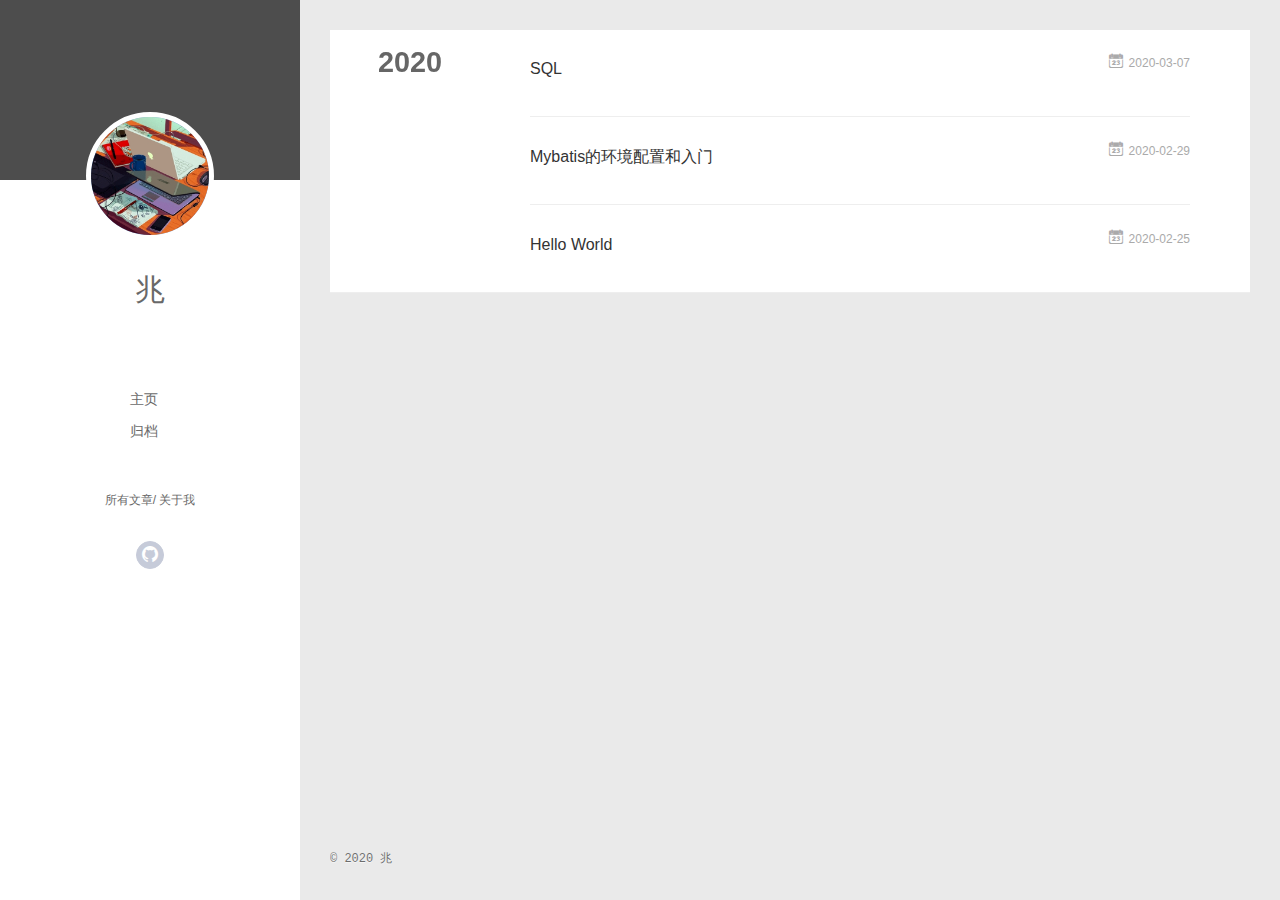
==== commit 1e620fcc: "Site updated: 2020-03-07 01:47:51" ====
--- a/archives/index.html
+++ b/archives/index.html
@@ -244,9 +244,6 @@
     	<div class="footer-left">
     		&copy; 2020 兆
     	</div>
-      	<div class="footer-right">
-      		<a href="http://hexo.io/" target="_blank">Hexo</a>  Theme <a href="https://github.com/litten/hexo-theme-yilia" target="_blank">Yilia</a> by Litten
-      	</div>
     </div>
   </div>
 </footer>
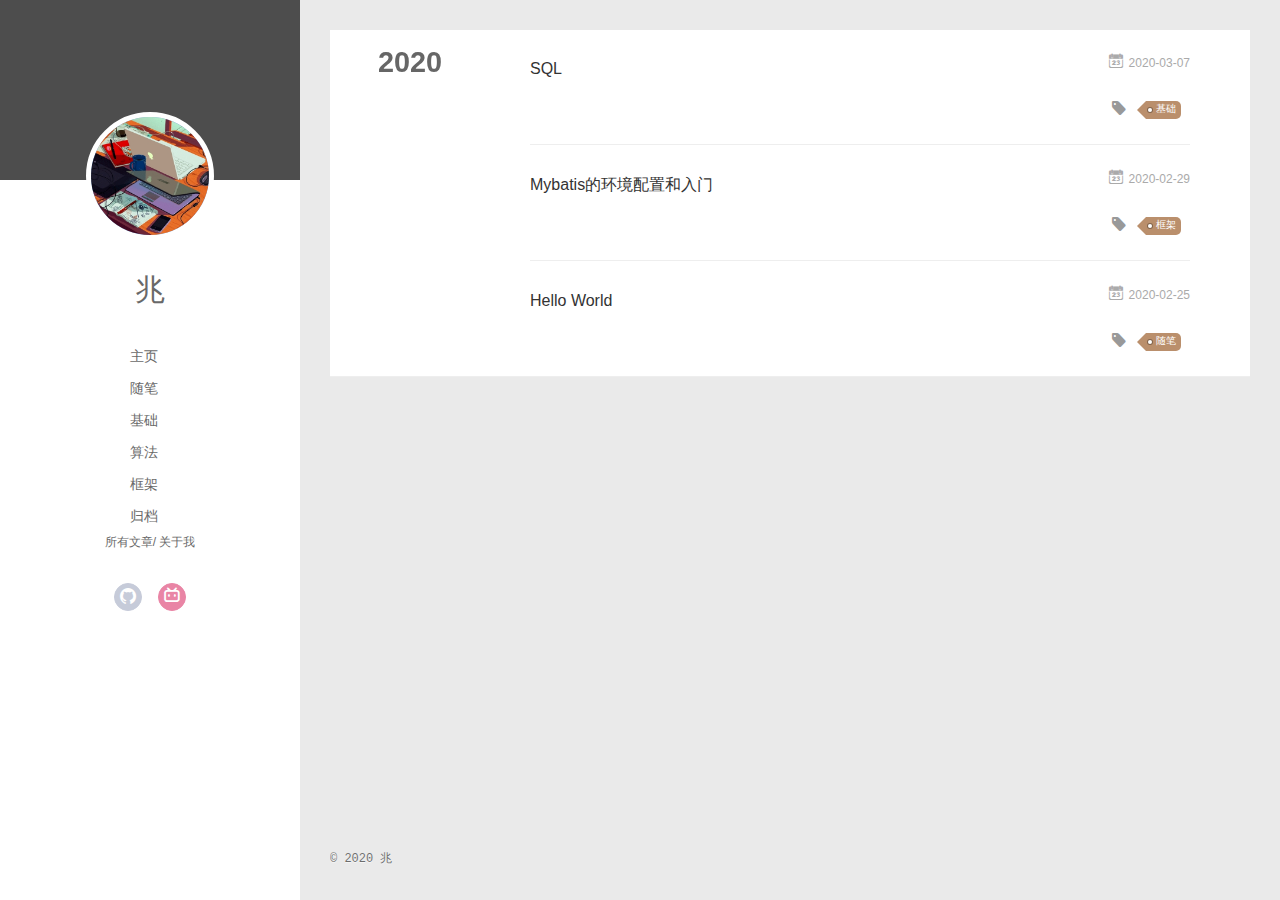
==== commit 14ee2fac: "Site updated: 2020-06-01 23:44:04" ====
--- a/archives/index.html
+++ b/archives/index.html
@@ -19,7 +19,7 @@
     <link rel="alternative" href="/atom.xml" title="Zhao_blog" type="application/atom+xml">
   
   
-    <link rel="icon" href="/favicon.png">
+    <link rel="icon" href="/assets/img/head.jpg">
   
   <link rel="stylesheet" type="text/css" href="/./main.0cf68a.css">
   <style type="text/css">
@@ -54,6 +54,14 @@
 			<ul>
 			
 				<li><a href="/">主页</a></li>
+	        
+				<li><a href="/tags/%E9%9A%8F%E7%AC%94/">随笔</a></li>
+	        
+				<li><a href="/tags/%E5%9F%BA%E7%A1%80/">基础</a></li>
+	        
+				<li><a href="/tags/%E7%AE%97%E6%B3%95/">算法</a></li>
+	        
+				<li><a href="/tags/%E6%A1%86%E6%9E%B6/">框架</a></li>
 	        
 				<li><a href="/archives/index.html">归档</a></li>
 	        
@@ -77,6 +85,8 @@
 				
 					<a class="github" target="_blank" href="https://github.com/jiazhao8267" title="github"><i class="icon-github"></i></a>
 		        
+					<a class="bilibili" target="_blank" href="https://space.bilibili.com/45314910" title="bilibili"><i class="icon-bilibili"></i></a>
+		        
 			</div>
 		</nav>
 	</header>		
@@ -105,6 +115,14 @@
 			
 				
 			
+				
+			
+				
+			
+				
+			
+				
+			
 			
 			
 			<nav class="header-nav">
@@ -112,16 +130,26 @@
 					
 						<a class="github" target="_blank" href="https://github.com/jiazhao8267" title="github"><i class="icon-github"></i></a>
 			        
+						<a class="bilibili" target="_blank" href="https://space.bilibili.com/45314910" title="bilibili"><i class="icon-bilibili"></i></a>
+			        
 				</div>
 			</nav>
 
 			<nav class="header-menu js-header-menu">
-				<ul style="width: 50%">
-				
-				
-					<li style="width: 50%"><a href="/">主页</a></li>
-		        
-					<li style="width: 50%"><a href="/archives/index.html">归档</a></li>
+				<ul style="width: 70%">
+				
+				
+					<li style="width: 16.666666666666668%"><a href="/">主页</a></li>
+		        
+					<li style="width: 16.666666666666668%"><a href="/tags/%E9%9A%8F%E7%AC%94/">随笔</a></li>
+		        
+					<li style="width: 16.666666666666668%"><a href="/tags/%E5%9F%BA%E7%A1%80/">基础</a></li>
+		        
+					<li style="width: 16.666666666666668%"><a href="/tags/%E7%AE%97%E6%B3%95/">算法</a></li>
+		        
+					<li style="width: 16.666666666666668%"><a href="/tags/%E6%A1%86%E6%9E%B6/">框架</a></li>
+		        
+					<li style="width: 16.666666666666668%"><a href="/archives/index.html">归档</a></li>
 		        
 				</ul>
 			</nav>
@@ -166,6 +194,17 @@
 
         <div class="article-info info-on-right">
           
+	<div class="article-tag tagcloud">
+		<i class="icon-price-tags icon"></i>
+		<ul class="article-tag-list">
+			 
+        		<li class="article-tag-list-item">
+        			<a href="javascript:void(0)" class="js-tag article-tag-list-link color3">基础</a>
+        		</li>
+      		
+		</ul>
+	</div>
+
           
 
         </div>
@@ -193,6 +232,17 @@
 
         <div class="article-info info-on-right">
           
+	<div class="article-tag tagcloud">
+		<i class="icon-price-tags icon"></i>
+		<ul class="article-tag-list">
+			 
+        		<li class="article-tag-list-item">
+        			<a href="javascript:void(0)" class="js-tag article-tag-list-link color3">框架</a>
+        		</li>
+      		
+		</ul>
+	</div>
+
           
 
         </div>
@@ -220,6 +270,17 @@
 
         <div class="article-info info-on-right">
           
+	<div class="article-tag tagcloud">
+		<i class="icon-price-tags icon"></i>
+		<ul class="article-tag-list">
+			 
+        		<li class="article-tag-list-item">
+        			<a href="javascript:void(0)" class="js-tag article-tag-list-link color3">随笔</a>
+        		</li>
+      		
+		</ul>
+	</div>
+
           
 
         </div>
@@ -320,6 +381,18 @@
             <input type="checkbox" q-on="click:toggleTag(e)" q-attr="checked:showTags">
           </label>
           <ul class="article-tag-list" q-show="showTags">
+             
+              <li class="article-tag-list-item">
+                <a href="javascript:void(0)" class="js-tag color3">随笔</a>
+              </li>
+             
+              <li class="article-tag-list-item">
+                <a href="javascript:void(0)" class="js-tag color3">框架</a>
+              </li>
+             
+              <li class="article-tag-list-item">
+                <a href="javascript:void(0)" class="js-tag color3">基础</a>
+              </li>
             
             <div class="clearfix"></div>
           </ul>
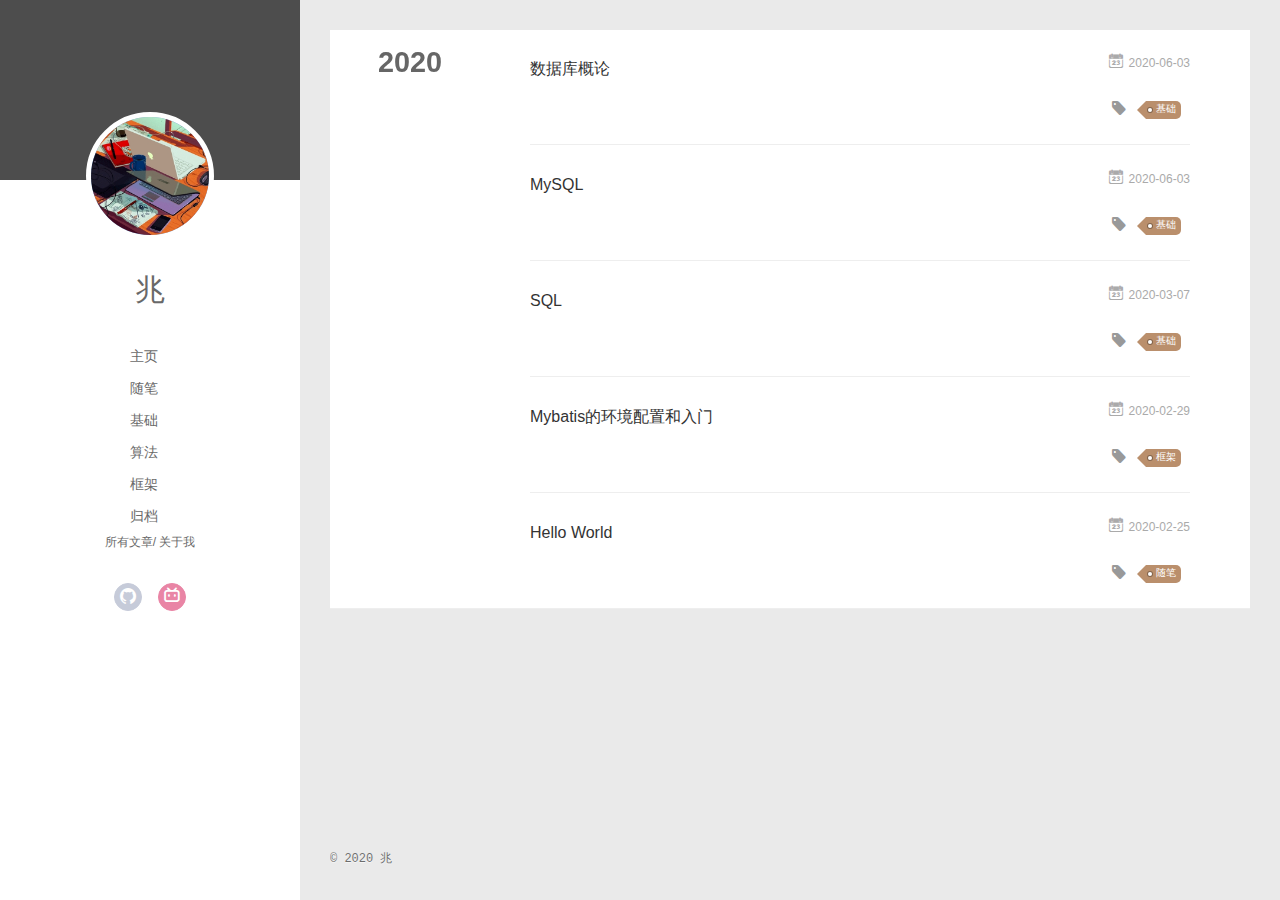
==== commit 481a1064: "Site updated: 2020-06-03 00:51:28" ====
--- a/archives/index.html
+++ b/archives/index.html
@@ -181,6 +181,82 @@
   <div class="archive-article-inner">
     <header class="archive-article-header">
       	<div class="article-meta">
+	      	<a href="/2020/06/03/%E6%95%B0%E6%8D%AE%E5%BA%93%E6%A6%82%E8%AE%BA/" class="archive-article-date">
+  	<time datetime="2020-06-02T16:38:38.000Z" itemprop="datePublished"><i class="icon-calendar icon"></i>2020-06-03</time>
+</a>
+        </div>
+    	 
+  
+    <h1 itemprop="name">
+      <a class="archive-article-title" href="/2020/06/03/%E6%95%B0%E6%8D%AE%E5%BA%93%E6%A6%82%E8%AE%BA/">数据库概论</a>
+    </h1>
+  
+
+        <div class="article-info info-on-right">
+          
+	<div class="article-tag tagcloud">
+		<i class="icon-price-tags icon"></i>
+		<ul class="article-tag-list">
+			 
+        		<li class="article-tag-list-item">
+        			<a href="javascript:void(0)" class="js-tag article-tag-list-link color3">基础</a>
+        		</li>
+      		
+		</ul>
+	</div>
+
+          
+
+        </div>
+        <div class="clearfix"></div>
+    </header>
+  </div>
+</article>
+  
+    
+    
+    <article class="archive-article archive-type-post">
+  <div class="archive-article-inner">
+    <header class="archive-article-header">
+      	<div class="article-meta">
+	      	<a href="/2020/06/03/MySQL/" class="archive-article-date">
+  	<time datetime="2020-06-02T16:35:10.000Z" itemprop="datePublished"><i class="icon-calendar icon"></i>2020-06-03</time>
+</a>
+        </div>
+    	 
+  
+    <h1 itemprop="name">
+      <a class="archive-article-title" href="/2020/06/03/MySQL/">MySQL</a>
+    </h1>
+  
+
+        <div class="article-info info-on-right">
+          
+	<div class="article-tag tagcloud">
+		<i class="icon-price-tags icon"></i>
+		<ul class="article-tag-list">
+			 
+        		<li class="article-tag-list-item">
+        			<a href="javascript:void(0)" class="js-tag article-tag-list-link color3">基础</a>
+        		</li>
+      		
+		</ul>
+	</div>
+
+          
+
+        </div>
+        <div class="clearfix"></div>
+    </header>
+  </div>
+</article>
+  
+    
+    
+    <article class="archive-article archive-type-post">
+  <div class="archive-article-inner">
+    <header class="archive-article-header">
+      	<div class="article-meta">
 	      	<a href="/2020/03/07/SQL/" class="archive-article-date">
   	<time datetime="2020-03-06T16:26:37.000Z" itemprop="datePublished"><i class="icon-calendar icon"></i>2020-03-07</time>
 </a>
@@ -383,7 +459,7 @@
           <ul class="article-tag-list" q-show="showTags">
              
               <li class="article-tag-list-item">
-                <a href="javascript:void(0)" class="js-tag color3">随笔</a>
+                <a href="javascript:void(0)" class="js-tag color3">基础</a>
               </li>
              
               <li class="article-tag-list-item">
@@ -391,7 +467,7 @@
               </li>
              
               <li class="article-tag-list-item">
-                <a href="javascript:void(0)" class="js-tag color3">基础</a>
+                <a href="javascript:void(0)" class="js-tag color3">随笔</a>
               </li>
             
             <div class="clearfix"></div>
